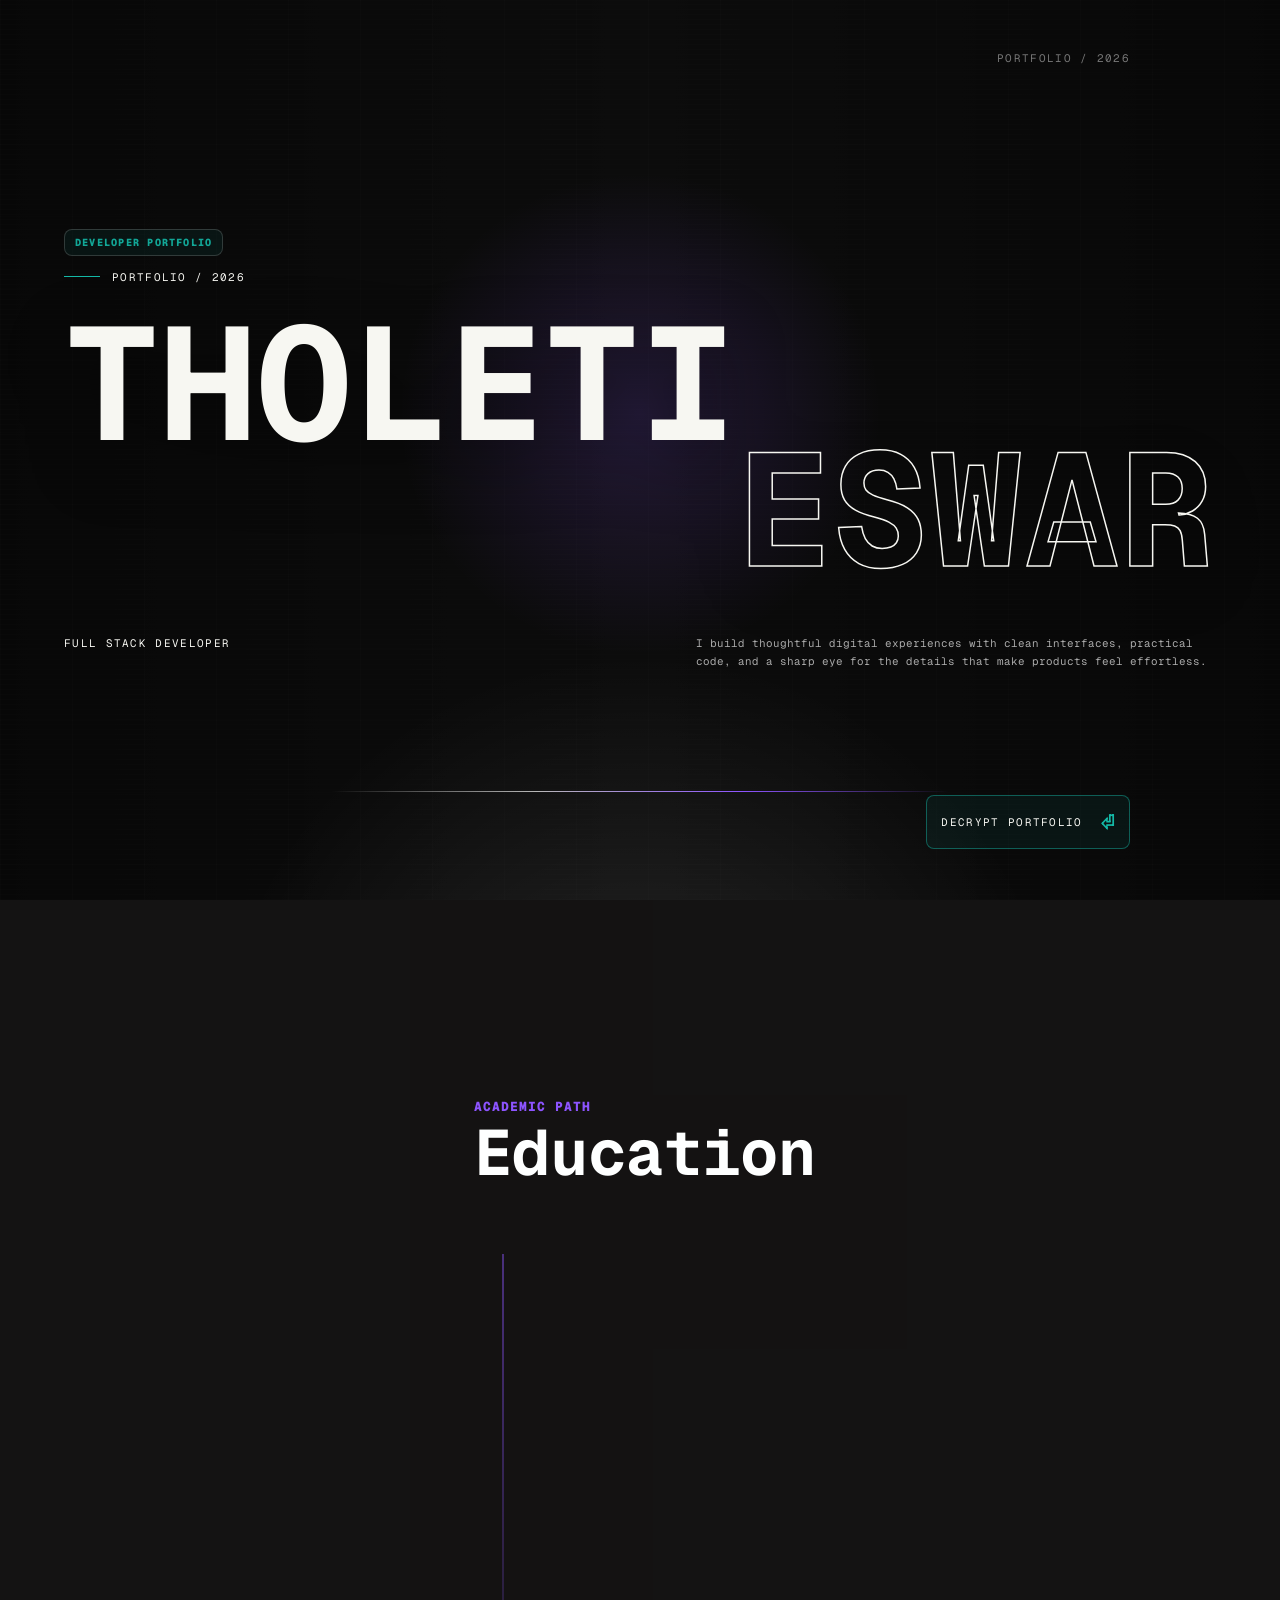
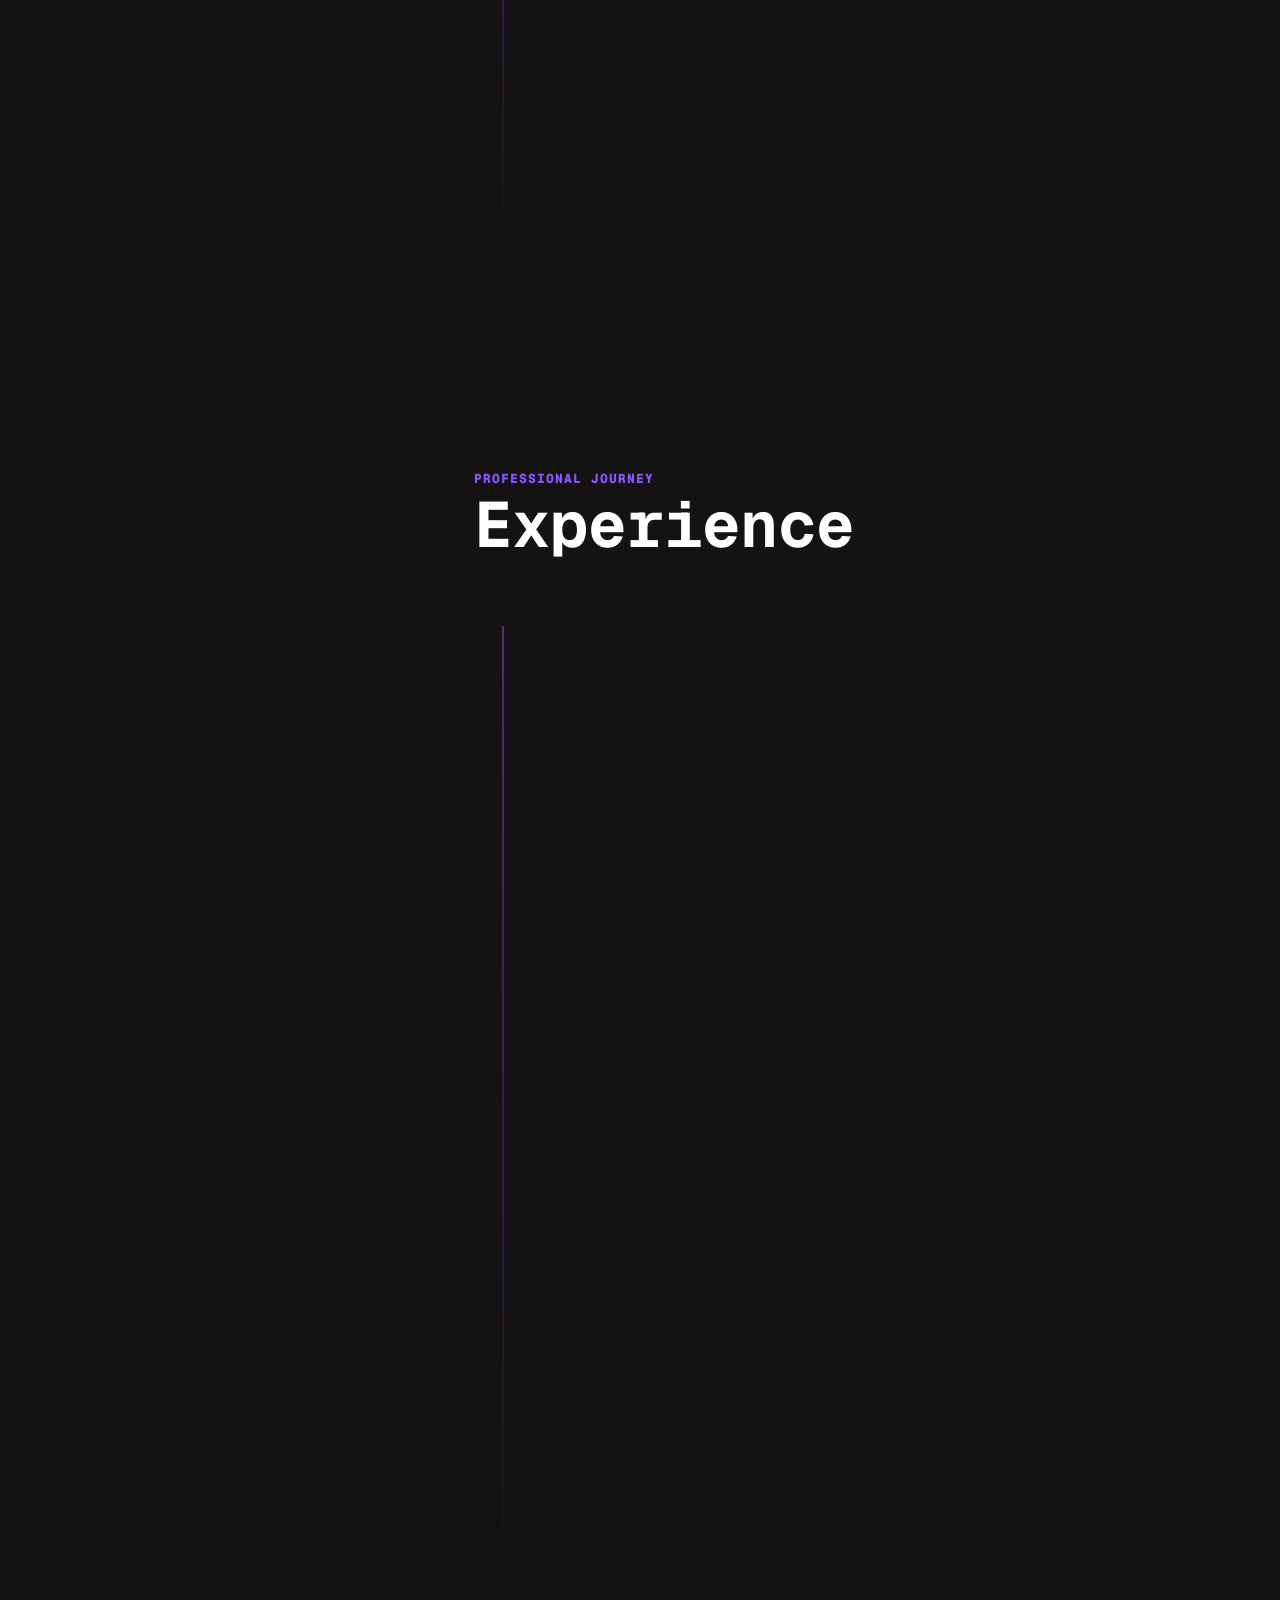
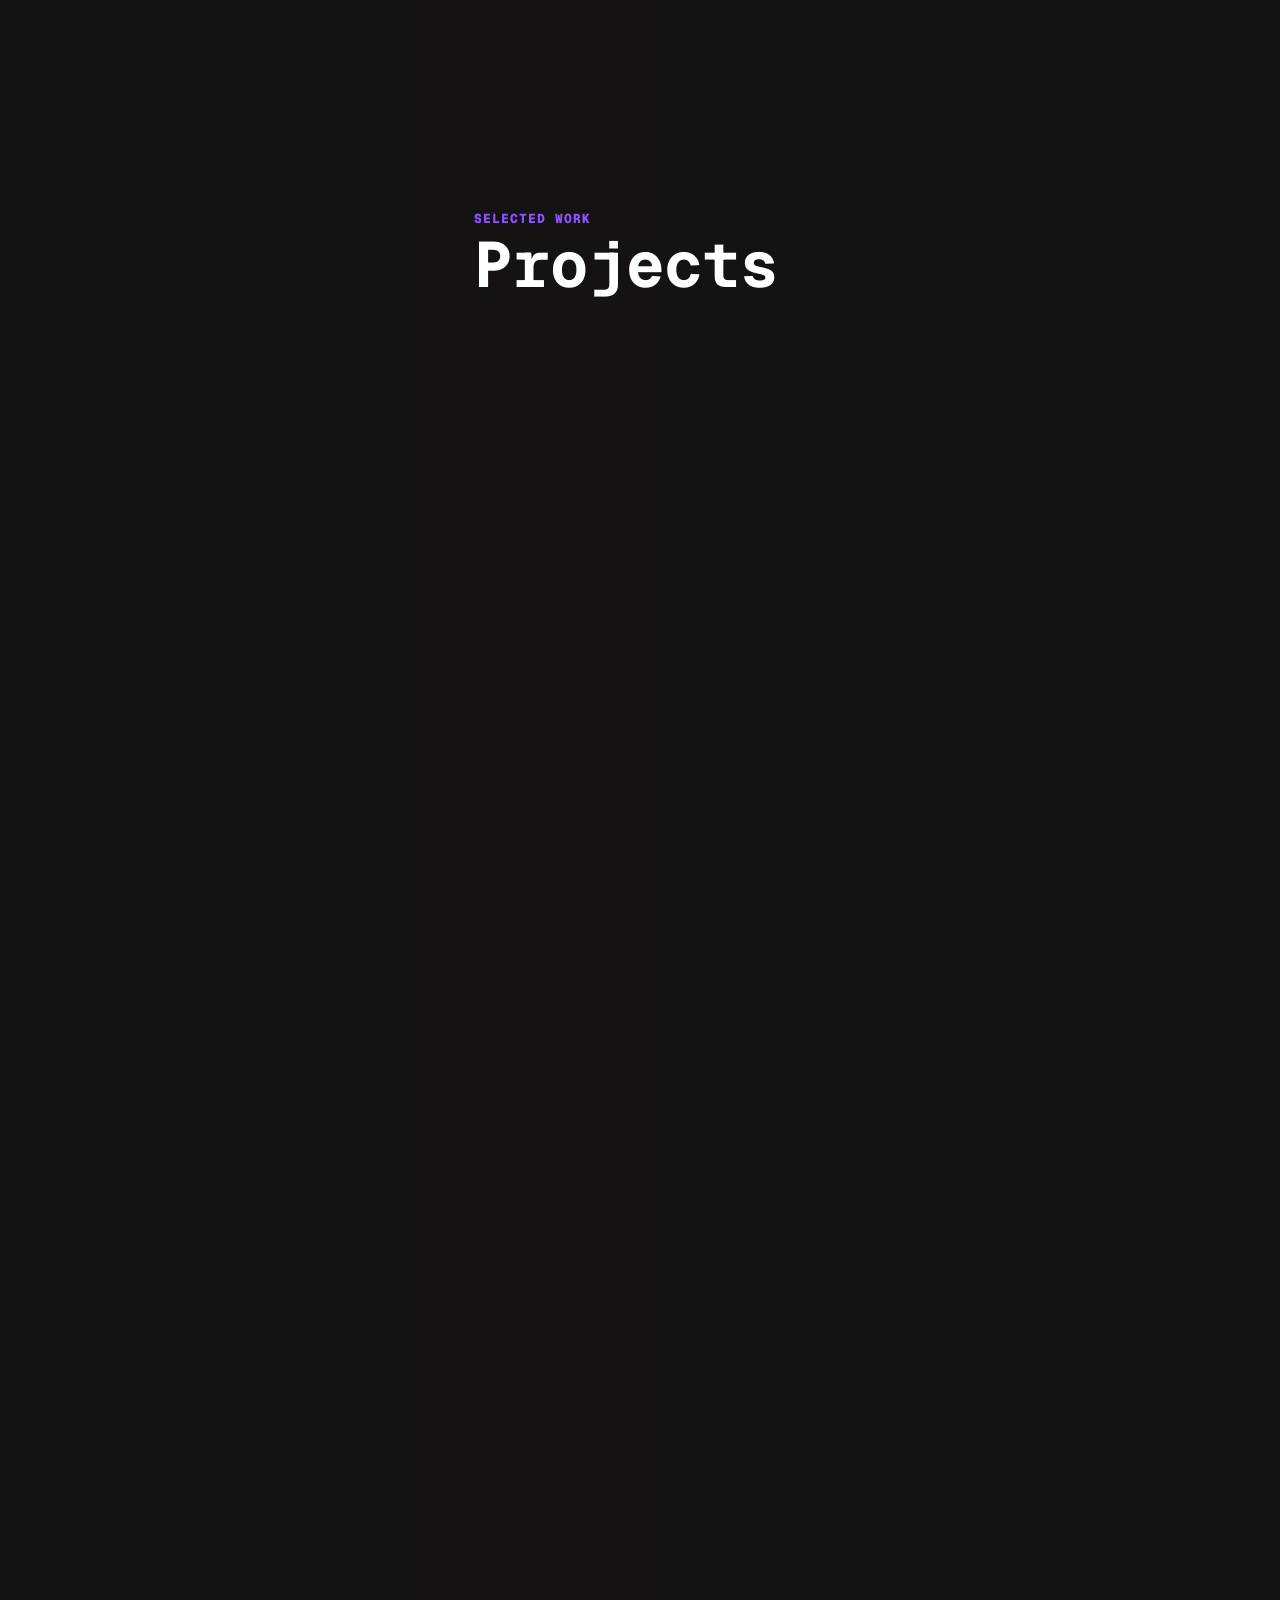
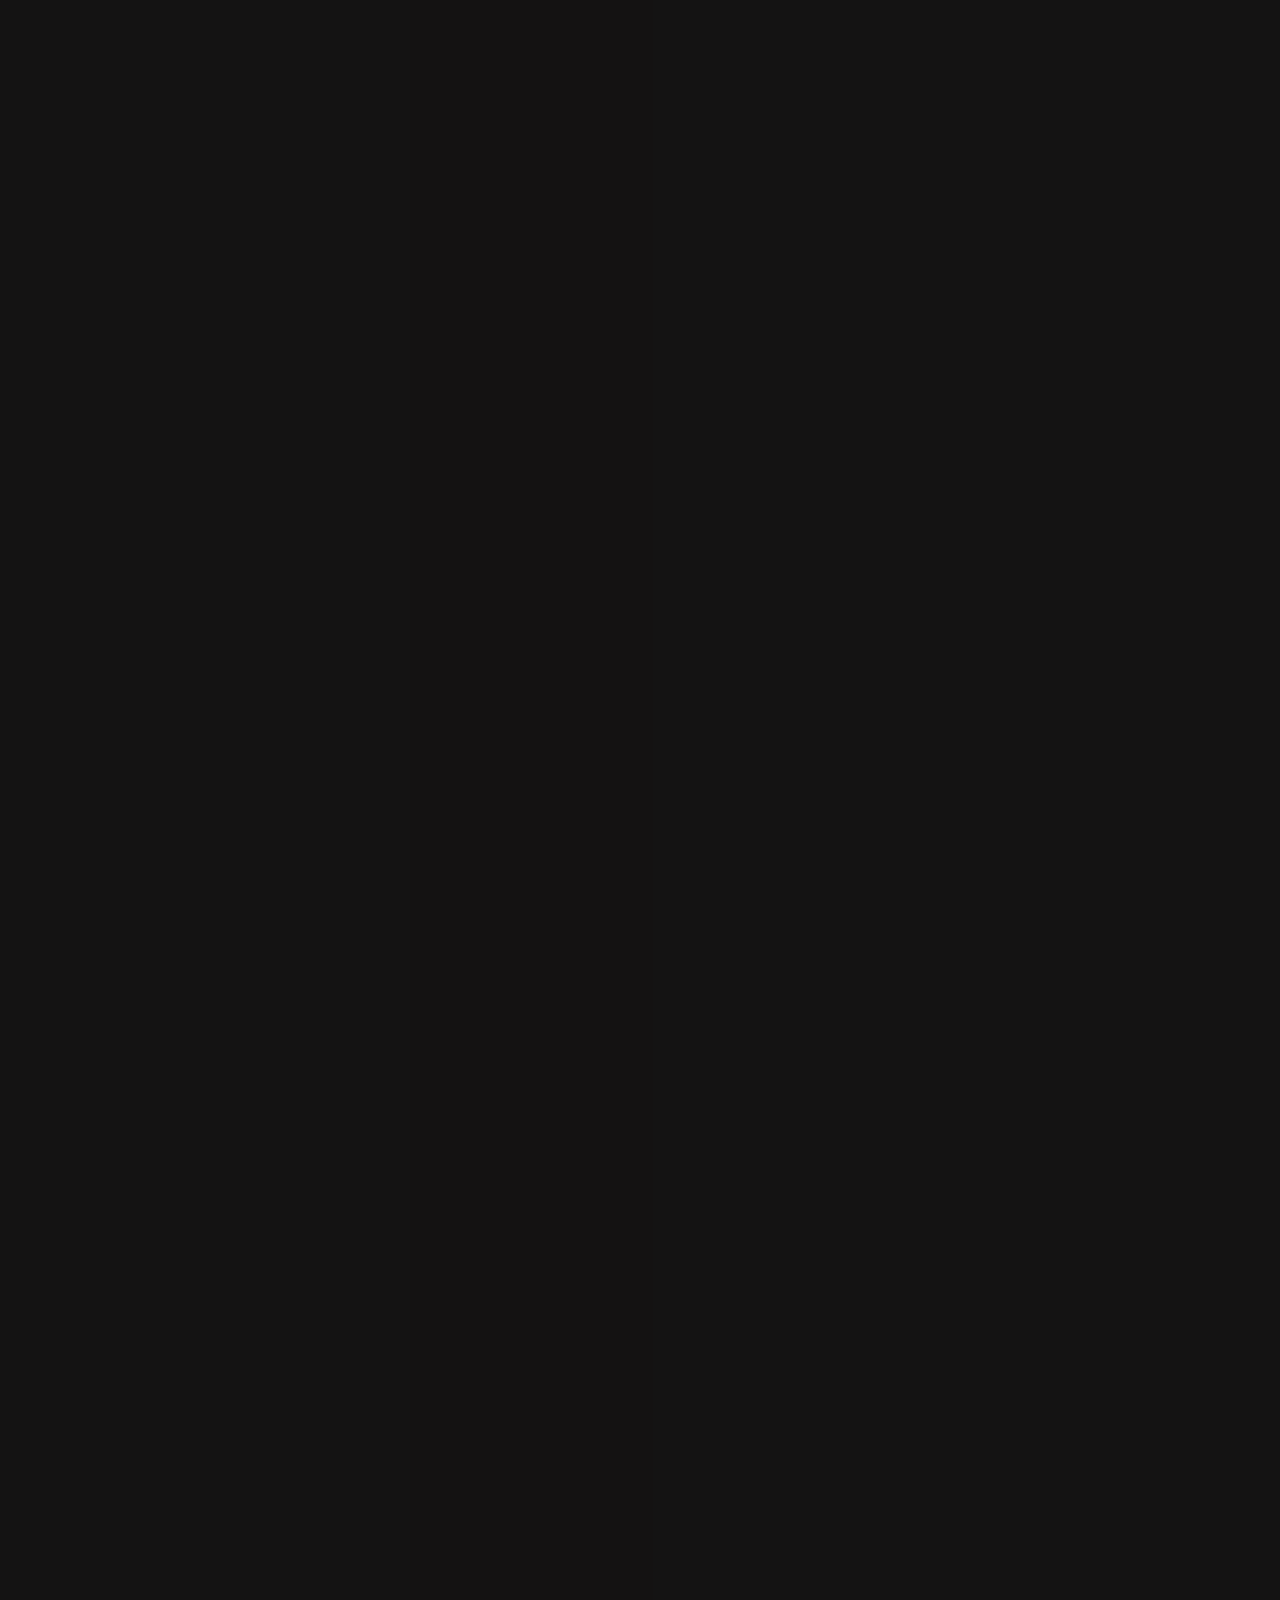
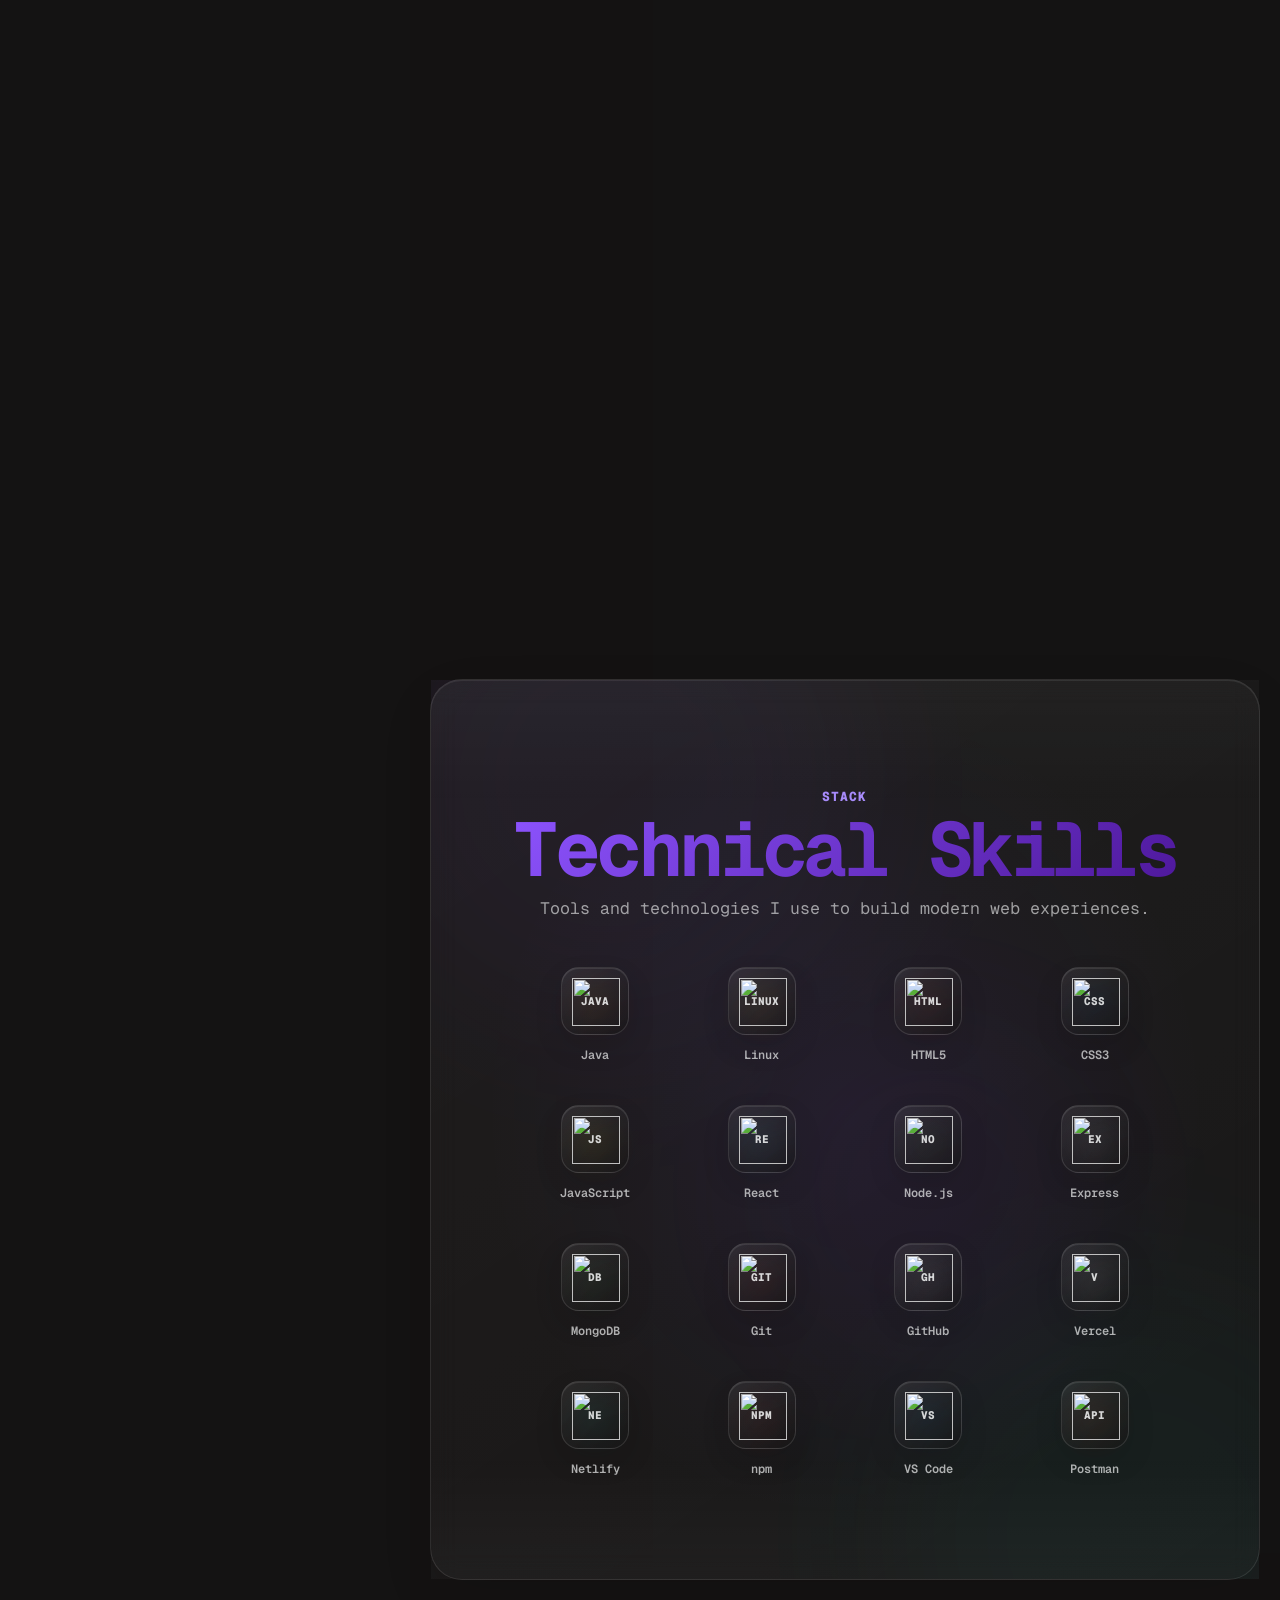
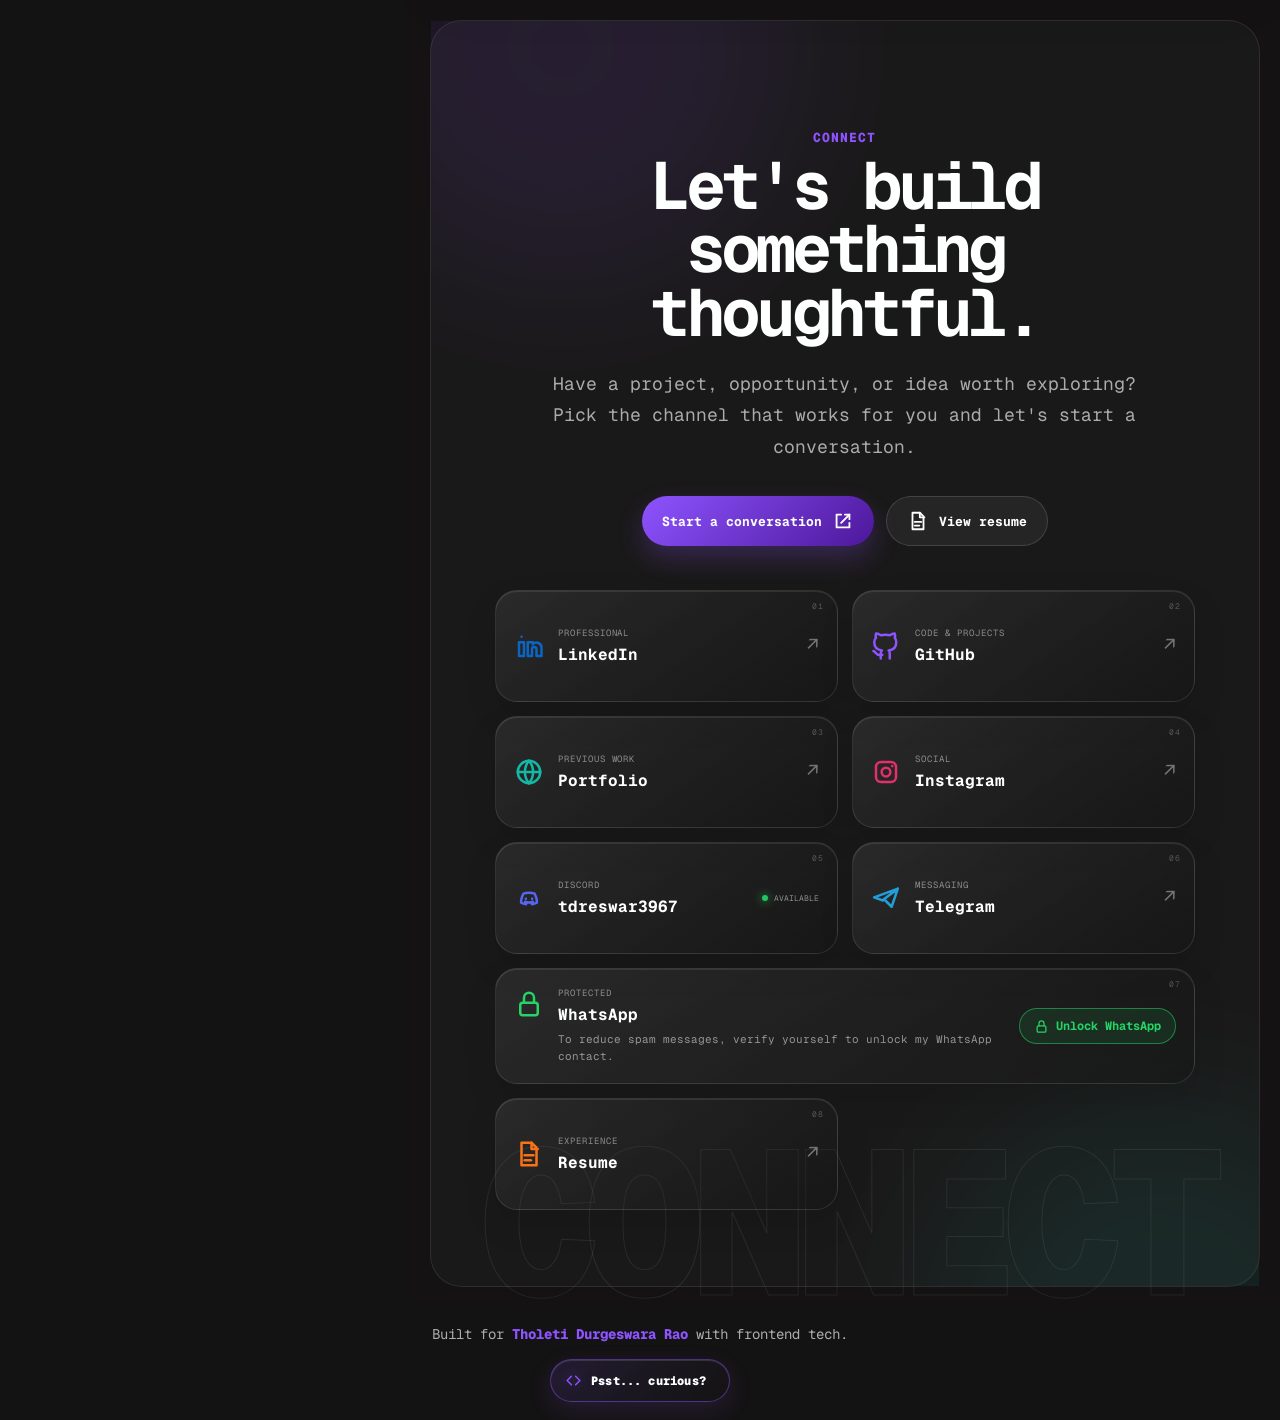
==== index.html @ 2bb083f6 "Update index.html" ====
<!DOCTYPE html>
<html lang="en">
  <head>
    <meta charset="UTF-8" />
    <meta name="viewport" content="width=device-width, initial-scale=1.0" />
    <meta
      name="description"
      content="Portfolio of Tholeti Durgeswara Rao, a web developer building clean frontend and MERN applications."
    />
    <meta name="keywords" content="//Andhralo Manchoodu,Andharo Manchi Vaaldu,Lakkavaram ki Manchodu,Eswar Tholeti, Durgesh, Tholeti Eswar, Tholeti Durgeswara Rao, Durgeswara Rao, Tholeti, Full Stack Developer, Battelanka, Java Developer, React Developer, MERN Stack Developer, Pitapuram MLA Gaari Taluka">
    <link rel="canonical" href="https://tholeti-eswar.vercel.app/" />
    <title>Tholeti Durgeswara Rao | Full Stack Dev</title>
    <link rel="preconnect" href="https://fonts.googleapis.com" />
    <link rel="preconnect" href="https://fonts.gstatic.com" crossorigin />
    <link
      href="https://fonts.googleapis.com/css2?family=Geist+Mono:wght@400;500;600;700;800&display=swap"
      rel="stylesheet"
    />
    <link rel="stylesheet" href="styles.css" />
  </head>
    <!--
      ╭──────────────────────────────────────────────────────────────╮
      │  HELLO, SOURCE EXPLORER ✦                                    │
      │  You found the layer most visitors never open.               │
      │  Curiosity is a developer superpower.                        │
      │  Open Console and try: portfolio.matrix()                     │
      ╰──────────────────────────────────────────────────────────────╯
    -->  <body class="bg-mode-particles dark">
    <section class="opening" id="opening" aria-label="Portfolio introduction">
      <div class="opening-grid" aria-hidden="true"></div>
      <div class="opening-stage-line" aria-hidden="true"></div>
      <div class="opening-index" aria-hidden="true">Portfolio / 2026</div>
      <div class="opening-content">
        <p class="opening-pretitle">Developer portfolio</p>
        <p class="opening-label"><span></span> Portfolio / 2026</p>
        <h1 class="opening-name" aria-label="Tholeti Durgeswara Rao">
          <span>Tholeti</span>
          <span>Eswar</span>
        </h1>
        <div class="opening-meta">
          <p>Full Stack Developer</p>
          <p>I build thoughtful digital experiences with clean interfaces, practical code, and a sharp eye for the details that make products feel effortless.</p>
          <!--Andhralo Manchoodu
          Andharo Manchi Vaaldu
          Lakkavaram ki Manchodu 
          -->
        </div>
      </div>
      <button class="opening-enter" id="openingEnter" type="button" aria-label="Enter portfolio">
        <span>decrypt portfolio</span>
        <span aria-hidden="true">&#9166;</span>
      </button>
      <div class="opening-challenge" id="decryptChallenge" aria-live="polite" hidden>
        <p class="challenge-eyebrow">Random decrypt challenge</p>
        <p class="challenge-prompt" id="challengePrompt">Solve the key to enter</p>
        <div class="challenge-options" id="challengeOptions" aria-label="Decrypt answer options"></div>
        <p class="challenge-feedback" id="challengeFeedback">Choose the correct key.</p>
      </div>
      <div class="opening-decrypt" aria-hidden="true">
        <span>decrypting access</span>
        <i></i><i></i><i></i>
      </div>
    </section>
    <div class="theme-background" aria-hidden="true"></div>
    <canvas class="cursor-field" id="cursorField" aria-hidden="true"></canvas>

    <svg class="icon-sprite" aria-hidden="true">
      <symbol id="icon-home" viewBox="0 0 24 24"><path d="M3 11.5 12 4l9 7.5"/><path d="M5 10.5V20h5v-6h4v6h5v-9.5"/></symbol>
      <symbol id="icon-folder" viewBox="0 0 24 24"><path d="M3 6.5A2.5 2.5 0 0 1 5.5 4H9l2.2 2.5h7.3A2.5 2.5 0 0 1 21 9v8.5a2.5 2.5 0 0 1-2.5 2.5h-13A2.5 2.5 0 0 1 3 17.5Z"/></symbol>
      <symbol id="icon-tool" viewBox="0 0 24 24"><path d="M14.5 6.5 17 4l3 3-2.5 2.5"/><path d="m14 7 3 3-8.5 8.5H5.5v-3Z"/></symbol>
      <symbol id="icon-mail" viewBox="0 0 24 24"><path d="M4 6h16v12H4Z"/><path d="m4 7 8 6 8-6"/></symbol>
      <symbol id="icon-moon" viewBox="0 0 24 24"><path d="M20 15.5A8.5 8.5 0 0 1 8.5 4 8.8 8.8 0 1 0 20 15.5Z"/></symbol>
      <symbol id="icon-linkedin" viewBox="0 0 24 24"><path d="M4 9h4v11H4Z"/><path d="M6 4.5v.1"/><path d="M11 9h4v1.7A4 4 0 0 1 22 13.5V20h-4v-5.5a1.8 1.8 0 0 0-3.6 0V20H11Z"/></symbol>
      <symbol id="icon-github" viewBox="0 0 24 24"><path d="M9 19c-5 1.5-5-2.5-7-3"/><path d="M15 22v-3.9a3.3 3.3 0 0 0-.9-2.6c3-.3 6.1-1.5 6.1-6.6A5.1 5.1 0 0 0 19 5.4 4.7 4.7 0 0 0 18.9 2s-1.1-.3-3.9 1.4a13.4 13.4 0 0 0-7 0C5.2 1.7 4.1 2 4.1 2A4.7 4.7 0 0 0 4 5.4a5.1 5.1 0 0 0-1.4 3.5c0 5.1 3.1 6.3 6.1 6.6a3.3 3.3 0 0 0-.9 2.6V22"/></symbol>
      <symbol id="icon-globe" viewBox="0 0 24 24"><circle cx="12" cy="12" r="9"/><path d="M3 12h18"/><path d="M12 3a14 14 0 0 1 0 18"/><path d="M12 3a14 14 0 0 0 0 18"/></symbol>
      <symbol id="icon-instagram" viewBox="0 0 24 24"><rect x="4" y="4" width="16" height="16" rx="4"/><circle cx="12" cy="12" r="3.5"/><path d="M17 7.2v.1"/></symbol>
      <symbol id="icon-file" viewBox="0 0 24 24"><path d="M6 3h8l4 4v14H6Z"/><path d="M14 3v5h5"/><path d="M8.5 13h7"/><path d="M8.5 17h5"/></symbol>
      <symbol id="icon-external" viewBox="0 0 24 24"><path d="M14 5h5v5"/><path d="m19 5-9 9"/><path d="M19 14v5H5V5h5"/></symbol>
      <symbol id="icon-discord" viewBox="0 0 24 24"><path d="M7.5 8.5A14 14 0 0 1 12 7.8a14 14 0 0 1 4.5.7l1.2 2.9c.5 1.4.7 2.8.6 4.3A12 12 0 0 1 14.5 17l-.8-1.3a7 7 0 0 0 1.4-.7 8.8 8.8 0 0 1-6.2 0c.4.3.9.5 1.4.7L9.5 17a12 12 0 0 1-3.8-1.3 10.8 10.8 0 0 1 .6-4.3Z"/><path d="M9.5 12.5v.1"/><path d="M14.5 12.5v.1"/></symbol>
      <symbol id="icon-code" viewBox="0 0 24 24"><path d="m9 18-6-6 6-6"/><path d="m15 6 6 6-6 6"/></symbol>
      <symbol id="icon-server" viewBox="0 0 24 24"><rect x="4" y="4" width="16" height="6" rx="2"/><rect x="4" y="14" width="16" height="6" rx="2"/><path d="M8 7h.1"/><path d="M8 17h.1"/></symbol>
      <symbol id="icon-database" viewBox="0 0 24 24"><ellipse cx="12" cy="5" rx="7" ry="3"/><path d="M5 5v6c0 1.7 3.1 3 7 3s7-1.3 7-3V5"/><path d="M5 11v6c0 1.7 3.1 3 7 3s7-1.3 7-3v-6"/></symbol>
      <symbol id="icon-cloud" viewBox="0 0 24 24"><path d="M6.5 18h10.8A4 4 0 0 0 18 10a6 6 0 0 0-11.2 2A3 3 0 0 0 6.5 18Z"/></symbol>
      <symbol id="icon-arrow-up" viewBox="0 0 24 24"><path d="m6 15 6-6 6 6"/></symbol>
      <symbol id="icon-telegram" viewBox="0 0 24 24"><path d="M21.5 4.5 2.5 11.5l7 2.5m12-9.5-5 14.5-5-5m10-9.5-12 9"/></symbol>
      <symbol id="icon-whatsapp" viewBox="0 0 24 24"><path d="M12 2a10 10 0 0 1 8.66 15l1.34 5-5.18-1.34A10 10 0 1 1 12 2Z"/><path d="M8.5 9.5c.5 1 1.5 3 3.5 4.5s3.5 1.5 4.5 1.5"/></symbol>
      <symbol id="icon-lock" viewBox="0 0 24 24"><rect x="5" y="11" width="14" height="10" rx="2"/><path d="M8 11V7a4 4 0 0 1 8 0v4"/></symbol>
    </svg>

    <div class="progress" aria-hidden="true"><span id="progressBar"></span></div>

    <header class="top-nav glass3d" aria-label="Primary navigation">
      <a class="nav-brand" href="#home" aria-label="Tholeti Durgeswara Rao | Full Stack Developer">
        <span class="brand-mark" aria-hidden="true">TE</span>
        <span class="brand-name">Tholeti Durgeswara Rao <span>| Full Stack Developer</span></span>
      </a>

      <div class="nav-actions">
        <nav class="nav-links" aria-label="Main navigation">
          <a class="nav-pill active" href="#home" data-section="home">Home</a>
          <a class="nav-pill" href="#education" data-section="education">Education</a>
          <a class="nav-pill" href="#experience" data-section="experience">Experience</a>
          <a class="nav-pill" href="#work" data-section="work">Work</a>
          <a class="nav-pill" href="#certificates" data-section="certificates">Certificates</a>
          <a class="nav-pill" href="#tools" data-section="tools">Tools</a>
          <a class="nav-pill" href="#contact" data-section="contact">Contact</a>
        </nav>

        <button id="themeToggle" class="nav-icon" type="button" aria-label="Toggle theme">
          <svg class="icon"><use href="#icon-moon"></use></svg>
        </button>

        <button id="menuToggle" class="nav-icon menu-toggle" type="button" aria-label="Toggle menu" aria-expanded="false" aria-controls="mobileMenu">
          <svg class="menu-icon" viewBox="0 0 24 24" aria-hidden="true">
            <path d="M4 7h16M4 12h16M4 17h16"></path>
          </svg>
        </button>
      </div>

      <nav class="mobile-menu" id="mobileMenu" aria-label="Mobile navigation">
        <a href="#home" data-section="home"><span>01</span>Home</a>
        <a href="#education" data-section="education"><span>02</span>Education</a>
        <a href="#experience" data-section="experience"><span>03</span>Experience</a>
        <a href="#work" data-section="work"><span>04</span>Work</a>
        <a href="#certificates" data-section="certificates"><span>05</span>Certificates</a>
        <a href="#tools" data-section="tools"><span>06</span>Tools</a>
        <a href="#contact" data-section="contact"><span>07</span>Contact</a>
      </nav>
    </header>

    <aside class="prefs" id="themePanel" aria-label="Appearance preferences">
      <button class="theme-launcher" id="themeLauncher" type="button" aria-label="Open appearance themes" aria-expanded="false" aria-controls="themePanel">
        <svg viewBox="0 0 24 24" aria-hidden="true">
          <defs>
            <linearGradient id="themeIconGradient" x1="3" y1="3" x2="21" y2="21">
              <stop offset="0" stop-color="#a78bfa"/>
              <stop offset=".52" stop-color="#22d3ee"/>
              <stop offset="1" stop-color="#fb7185"/>
            </linearGradient>
          </defs>
          <circle cx="12" cy="12" r="3.6"/>
          <path d="M12 2.5v2M12 19.5v2M2.5 12h2M19.5 12h2M5.3 5.3l1.4 1.4M17.3 17.3l1.4 1.4M18.7 5.3l-1.4 1.4M6.7 17.3l-1.4 1.4"/>
        </svg>
      </button>
      <span class="appearance-title">Appearance</span>
      <span class="palette-label">Accent gradient</span>
      <div class="swatches" aria-label="Gradient themes">
        <button class="swatch active" type="button" data-color="#8d54ff" data-dark="#4d179a" data-gradient="linear-gradient(135deg, #8d54ff, #4d179a)" style="--swatch-gradient:linear-gradient(135deg,#8d54ff,#4d179a)" aria-label="Violet gradient"></button>
        <button class="swatch" type="button" data-color="#14b8a6" data-dark="#0f766e" data-gradient="linear-gradient(135deg, #2dd4bf, #0f766e)" style="--swatch-gradient:linear-gradient(135deg,#2dd4bf,#0f766e)" aria-label="Teal gradient"></button>
        <button class="swatch" type="button" data-color="#f97316" data-dark="#c2410c" data-gradient="linear-gradient(135deg, #fb923c, #ea580c)" style="--swatch-gradient:linear-gradient(135deg,#fb923c,#ea580c)" aria-label="Sunset gradient"></button>
        <button class="swatch" type="button" data-color="#22c55e" data-dark="#15803d" data-gradient="linear-gradient(135deg, #4ade80, #15803d)" style="--swatch-gradient:linear-gradient(135deg,#4ade80,#15803d)" aria-label="Emerald gradient"></button>
        <button class="swatch" type="button" data-color="#ec4899" data-dark="#9d174d" data-gradient="linear-gradient(135deg, #f472b6, #9d174d)" style="--swatch-gradient:linear-gradient(135deg,#f472b6,#9d174d)" aria-label="Rose gradient"></button>
        <button class="swatch" type="button" data-color="#0ea5e9" data-dark="#1d4ed8" data-gradient="linear-gradient(135deg, #38bdf8, #1d4ed8)" style="--swatch-gradient:linear-gradient(135deg,#38bdf8,#1d4ed8)" aria-label="Ocean gradient"></button>
      </div>
          <span class="palette-label background-label">Background</span>
      <div class="background-modes" role="group" aria-label="Background theme">
        <button class="background-mode active" type="button" data-bg-mode="particles" data-label="Particles" aria-label="Particle background" aria-pressed="true"><svg viewBox="0 0 24 24" aria-hidden="true"><circle cx="7" cy="8" r="1.5"/><circle cx="16.5" cy="6.5" r="1"/><circle cx="17" cy="16" r="1.5"/><circle cx="8" cy="17" r="1"/><circle cx="12" cy="12" r="2"/></svg></button>
        <button class="background-mode" type="button" data-bg-mode="silk" data-label="Silk" aria-label="Silk background" aria-pressed="false"><svg viewBox="0 0 24 24" aria-hidden="true"><path d="M3 8c3-3 6 3 9 0s6 3 9 0"/><path d="M3 15c3-3 6 3 9 0s6 3 9 0"/></svg></button>
        <button class="background-mode" type="button" data-bg-mode="rays" data-label="Light rays" aria-label="Light rays background" aria-pressed="false"><svg viewBox="0 0 24 24" aria-hidden="true"><path d="m12 3-2 8h4l-2 10"/><path d="m4 6 4 5M20 6l-4 5"/></svg></button>
        <button class="background-mode" type="button" data-bg-mode="minimal" data-label="Minimal" aria-label="Minimal background" aria-pressed="false"><svg viewBox="0 0 24 24" aria-hidden="true"><circle cx="12" cy="12" r="7"/></svg></button>
      </div>    </aside>

    <main class="layout">
      <section class="profile-panel" id="profile" aria-label="Profile">
        <div class="profile-inner">
          <div class="profile-glow" aria-hidden="true"></div>

          <div class="profile-meta">
            <span>Profile / 01</span>
            <span class="profile-availability"><i></i> Available</span>
          </div>

          <div class="avatar-shell">
            <div class="avatar-ring" aria-hidden="true"></div>
            <div class="avatar">
              <img src="assets/profile.jpg" alt="Tholeti Durgeswara Rao" />
            </div>
            <span class="avatar-badge" aria-hidden="true">&lt;/&gt;</span>
          </div>

          <p class="eyebrow">Full Stack Developer</p>
          <h1 class="profile-name">Tholeti Durgeswara Rao</h1>
          <p class="intro">
            I build responsive web experiences and MERN applications with practical UI,
            clean structure, and a focus on real user flows.
          </p>

          <div class="quick-links" aria-label="Social links">
            <a class="icon-link" href="https://www.linkedin.com/in/tholeti-eswar57" target="_blank" rel="noreferrer" aria-label="LinkedIn" data-tooltip="LinkedIn"><svg class="icon"><use href="#icon-linkedin"></use></svg></a>
            <a class="icon-link" href="https://github.com/ESWAR8357" target="_blank" rel="noreferrer" aria-label="GitHub" data-tooltip="GitHub"><svg class="icon"><use href="#icon-github"></use></svg></a>
            <a class="icon-link" href="https://eswarprofile7.netlify.app" target="_blank" rel="noreferrer" aria-label="Portfolio" data-tooltip="Portfolio"><svg class="icon"><use href="#icon-globe"></use></svg></a>
            <a class="icon-link" href="https://www.instagram.com/eswar_eternal" target="_blank" rel="noreferrer" aria-label="Instagram" data-tooltip="Instagram"><svg class="icon"><use href="#icon-instagram"></use></svg></a>
            <a class="icon-link" href="https://t.me/bangaram82" target="_blank" rel="noopener noreferrer" aria-label="Telegram" data-tooltip="Telegram"><svg class="icon"><use href="#icon-telegram"></use></svg></a>
            <a class="icon-link" href="assets/Tholeti_Eswar_Resume.pdf" target="_blank" rel="noreferrer" aria-label="Resume" data-tooltip="Resume"><svg class="icon"><use href="#icon-file"></use></svg></a>
          </div>

          <div class="status-card">
            <span class="dot"></span>
            <div>
              <small>Current status</small>
              <p>Open to internships, web projects, and collaborative builds.</p>
            </div>
          </div>

          <div class="inspect-hint profile-inspect-hint" tabindex="0" role="note" aria-label="Developer tools easter egg hint">
            <svg class="icon" aria-hidden="true"><use href="#icon-code"></use></svg>
            <span class="inspect-hint-teaser">Psst... curious?</span>
            <span class="inspect-hint-reveal">Open Console with <kbd>F12</kbd> and follow the clue.</span>
          </div>        </div>
      </section>

      <div class="content">
        <section class="section hero" id="home">
          <p class="section-kicker">Hello, I am</p>
          <h2>Tholeti Durgeswara Rao</h2>
          <p>
            A developer shaping portfolio sites, placement systems, and frontend products
            that feel fast, readable, and easy to use.
          </p>
          <div class="hero-actions">
            <a class="primary-action" href="#work"><svg class="icon"><use href="#icon-folder"></use></svg><span>View Work</span></a>
            <a class="secondary-action" href="assets/Tholeti_Eswar_Resume.pdf" target="_blank" rel="noreferrer"><svg class="icon"><use href="#icon-file"></use></svg><span>Resume</span></a>
            <a class="secondary-action" href="#contact"><svg class="icon"><use href="#icon-mail"></use></svg><span>Contact Me</span></a>
          </div>
        </section>

        <section class="section education-section" id="education" aria-labelledby="educationTitle">
          <div class="section-head">
            <p class="section-kicker">Academic path</p>
            <h2 id="educationTitle">Education</h2>
          </div>

          <div class="education-timeline">
            <article class="education-card">
              <div class="education-marker" aria-hidden="true">01</div>
              <div class="education-content">
                <p class="education-period">2022 - 2026</p>
                <h3>Bachelor of Technology in Computer Science Engineering</h3>
                <p>Bonam Venkata Chalamayya Engineering College, Odalarevu</p>
                <button class="education-score magic-score" type="button" aria-label="View B.Tech CGPA 8.08">
                  <span class="score-label">CGPA</span>
                  <span class="score-teaser">View</span>
                  <span class="score-value">8.08</span>
                </button>
              </div>
            </article>

            <article class="education-card">
              <div class="education-marker" aria-hidden="true">02</div>
              <div class="education-content">
                <p class="education-period">2021 - 2022</p>
                <h3>Intermediate</h3>
                <p>SASI Junior College, Palakollu</p>
                <button class="education-score magic-score score-percent" type="button" aria-label="View Intermediate percentage 78%">
                  <span class="score-label">Percent</span>
                  <span class="score-teaser">View</span>
                  <span class="score-value">78%</span>
                </button>
              </div>
            </article>

            <article class="education-card">
              <div class="education-marker" aria-hidden="true">03</div>
              <div class="education-content">
                <p class="education-period">2019 - 2020</p>
                <h3>Secondary Education</h3>
                <p>ZPHS School, Battelanka</p>
                <button class="education-score magic-score" type="button" aria-label="View Secondary Education CGPA 9.7">
                  <span class="score-label">CGPA</span>
                  <span class="score-teaser">View</span>
                  <span class="score-value">9.7</span>
                </button>
              </div>
            </article>
          </div>
        </section>

        <section class="section experience-section" id="experience" aria-labelledby="experienceTitle">
          <div class="section-head">
            <p class="section-kicker">Professional journey</p>
            <h2 id="experienceTitle">Experience</h2>
          </div>

          <div class="experience-timeline">

            <article class="experience-card">
              <div class="experience-marker" aria-hidden="true">01</div>
              <div class="experience-content">
                <div class="experience-header">
                  <div class="experience-thumb">
                    <a href="assets/Experience/Internship Certificate Next24tech.jpg" target="_blank" rel="noreferrer" aria-label="View Next24tech internship certificate">
                      <img src="assets/Experience/Internship Certificate Next24tech.webp" alt="Next24tech Internship Certificate" loading="lazy" />
                    </a>
                  </div>
                  <div class="experience-meta">
                    <p class="experience-period">2024</p>
                    <h3>Web Development Intern</h3>
                    <p class="experience-org">Next24tech</p>
                  </div>
                </div>
                <ul class="experience-points">
                  <li>Completed an industry internship program in Web Development at Next24tech.</li>
                  <li>Gained hands-on experience building and working with web technologies.</li>
                  <li>Developed practical skills in frontend and web development workflows.</li>
                </ul>
                <div class="experience-footer">
                  <a class="experience-cert-link" href="assets/Experience/Internship Certificate Next24tech.jpg" target="_blank" rel="noreferrer">
                    <svg class="icon"><use href="#icon-external"></use></svg>
                    View Certificate
                  </a>
                </div>
              </div>
            </article>

            <article class="experience-card">
              <div class="experience-marker" aria-hidden="true">02</div>
              <div class="experience-content">
                <div class="experience-header">
                  <div class="experience-thumb">
                    <a href="assets/Experience/Internship Merit certificate IIDT.pdf" target="_blank" rel="noreferrer" aria-label="View IIDT Full Stack Development internship merit certificate">
                      <img src="assets/Experience/Internship Merit certificate IIDT.webp" alt="IIDT Full Stack Development Internship Merit Certificate" loading="lazy" />
                    </a>
                  </div>
                  <div class="experience-meta">
                    <p class="experience-period">8 Weeks &mdash; 2024</p>
                    <h3>Full Stack Development Intern</h3>
                    <p class="experience-org">IIDT &amp; APSCHE &mdash; Blackbuck Engineers</p>
                  </div>
                </div>
                <ul class="experience-points">
                  <li>Completed an 8-week Full Stack Development internship conducted by IIDT, Tirupati in partnership with Blackbuck Engineers and APSCHE.</li>
                  <li>Scored <strong>75 out of 100</strong> with a performance rating of <strong>Excellent</strong>.</li>
                  <li>Trained in full stack technologies covering both frontend and backend development.</li>
                  <li>Certificate ID: BBAPSCHEIIDT2024STM102542 &mdash; issued by IIDT &amp; APSCHE.</li>
                </ul>
                <div class="experience-footer">
                  <a class="experience-cert-link" href="assets/Experience/Internship Merit certificate IIDT.pdf" target="_blank" rel="noreferrer">
                    <svg class="icon"><use href="#icon-external"></use></svg>
                    View Certificate
                  </a>
                </div>
              </div>
            </article>

            <article class="experience-card">
              <div class="experience-marker" aria-hidden="true">03</div>
              <div class="experience-content">
                <div class="experience-header">
                  <div class="experience-thumb">
                    <a href="assets/Experience/Internship Certificate - ServiceNow.pdf" target="_blank" rel="noreferrer" aria-label="View ServiceNow Virtual Internship Program certificate">
                      <img src="assets/Experience/Internship Certificate - ServiceNow.webp" alt="ServiceNow Virtual Internship Program Certificate" loading="lazy" />
                    </a>
                  </div>
                  <div class="experience-meta">
                    <p class="experience-period">Issued October 10, 2025</p>
                    <h3>Virtual Internship Program</h3>
                    <p class="experience-org">ServiceNow &mdash; SmartBridge &amp; AICTE</p>
                  </div>
                </div>
                <ul class="experience-points">
                  <li>Completed the ServiceNow Virtual Internship Program in collaboration with SmartBridge and AICTE, Ministry of Education.</li>
                  <li>Covered modules: ServiceNow Administration Fundamentals, Introduction to Flows, Automated Test Framework (ATF), Reports, and CSA Exam Preparation.</li>
                  <li>Earned micro-certifications in Welcome to ServiceNow and Introduction to Agentic AI.</li>
                  <li>Certificate ID: SNU2006613 &mdash; issued by ServiceNow University.</li>
                </ul>
                <div class="experience-footer">
                  <a class="experience-cert-link" href="assets/Experience/Internship Certificate - ServiceNow.pdf" target="_blank" rel="noreferrer">
                    <svg class="icon"><use href="#icon-external"></use></svg>
                    View Certificate
                  </a>
                </div>
              </div>
            </article>

          </div>
        </section>

        <section class="section" id="work">
          <div class="section-head">
            <p class="section-kicker">Selected work</p>
            <h2>Projects</h2>
          </div>

          <article class="project-card">
            <div>
              <p class="project-type">MERN</p>
              <h3>Placement_Portal</h3>
              <p>
                A full-stack placement management platform designed to connect students,
                recruiters, and administrators through a structured hiring workflow.
                It focuses on posting opportunities, tracking applications, and keeping
                placement data organized in one place.
              </p>
            </div>
            <div class="project-links">
              <a href="https://placement-portal-eswar.vercel.app/" target="_blank" rel="noreferrer"><svg class="icon"><use href="#icon-external"></use></svg><span>Live</span></a>
              <a href="https://github.com/ESWAR8357/placement_portal_eswar" target="_blank" rel="noreferrer"><svg class="icon"><use href="#icon-github"></use></svg><span>GitHub</span></a>
            </div>
          </article>

          <article class="project-card">
            <div>
              <p class="project-type">REACT</p>
              <h3>15 Projects using React</h3>
              <p>
                15 Projects using REACT useful for improve knowledge on REACT.
              </p>
            </div>
            <div class="project-links">
              <a href="https://eswarprojects15.netlify.app/" target="_blank" rel="noreferrer"><svg class="icon"><use href="#icon-external"></use></svg><span>Live</span></a>
              <a href="https://github.com/ESWAR8357/Projects_15" target="_blank" rel="noreferrer"><svg class="icon"><use href="#icon-github"></use></svg><span>GitHub</span></a>
            </div>
          </article>

          <article class="project-card">
            <div>
              <p class="project-type">Frontend</p>
              <h3>E-Learn Platform</h3>
              <p>
                A full-stack placement management platform designed to Learn different Technologies
              </p>
            </div>
            <div class="project-links">
              <a href="https://eswarlearn.netlify.app/" target="_blank" rel="noreferrer"><svg class="icon"><use href="#icon-external"></use></svg><span>Live</span></a>
              <a href="https://github.com/ESWAR8357/eswarlearn" target="_blank" rel="noreferrer"><svg class="icon"><use href="#icon-github"></use></svg><span>GitHub</span></a>
            </div>
          </article>

          <article class="project-card">
            <div>
              <p class="project-type">Frontend Tech</p>
              <h3>Portfolio</h3>
              <p>
                A personal portfolio experience built to present projects, developer
                identity, and contact channels with a clean visual style and responsive
                frontend interactions.
              </p>
            </div>
            <div class="project-links">
              <a href="https://tholeti-eswar.vercel.app/" target="_blank" rel="noreferrer"><svg class="icon"><use href="#icon-external"></use></svg><span>Live</span></a>
              <a href="https://github.com/ESWAR8357/NEW_PORTFOLIO" target="_blank" rel="noreferrer"><svg class="icon"><use href="#icon-github"></use></svg><span>GitHub</span></a>
            </div>
          </article>
        </section>

        <section class="section certificates-section" id="certificates" aria-labelledby="certificatesTitle">
          <div class="section-head certificates-heading">
            <p class="section-kicker">Professional credentials</p>
            <h2 id="certificatesTitle">Certificates</h2>
            <p>Industry-recognized certifications and internships demonstrating practical skills across software development and enterprise platforms.</p>
          </div>

          <div class="certificate-grid">
            <article class="certificate-card">
              <a class="certificate-preview" href="assets/certificates/servicenow-cad.pdf" target="_blank" rel="noreferrer" aria-label="Open ServiceNow Certified Application Developer certificate">
                <img src="assets/certificates/servicenow-cad.webp" alt="ServiceNow Certified Application Developer certificate awarded to Tholeti Durgeswara Rao" loading="lazy" />
                <span class="certificate-open"><svg class="icon"><use href="#icon-external"></use></svg> View certificate</span>
              </a>
              <div class="certificate-body">
                <div class="certificate-brand"><span>ServiceNow</span><i aria-hidden="true"></i></div>
                <p class="certificate-code">CAD</p>
                <h3>Certified Application Developer</h3>
                <p>Issued January 27, 2026</p>
                <a href="assets/certificates/servicenow-cad.pdf" target="_blank" rel="noreferrer">Open PDF <span aria-hidden="true">&#8599;</span></a>
              </div>
            </article>

            <article class="certificate-card">
              <a class="certificate-preview" href="assets/certificates/servicenow-csa.pdf" target="_blank" rel="noreferrer" aria-label="Open ServiceNow Certified System Administrator certificate">
                <img src="assets/certificates/servicenow-csa.webp" alt="ServiceNow Certified System Administrator certificate awarded to Tholeti Durgeswara Rao" loading="lazy" />
                <span class="certificate-open"><svg class="icon"><use href="#icon-external"></use></svg> View certificate</span>
              </a>
              <div class="certificate-body">
                <div class="certificate-brand"><span>ServiceNow</span><i aria-hidden="true"></i></div>
                <p class="certificate-code">CSA</p>
                <h3>Certified System Administrator</h3>
                <p>Issued January 27, 2026 - Credential 27312714</p>
                <a href="assets/certificates/servicenow-csa.pdf" target="_blank" rel="noreferrer">Open PDF <span aria-hidden="true">&#8599;</span></a>
              </div>
            </article>

            <article class="certificate-card" style="--certificate-accent:#b42318">
              <a class="certificate-preview" href="assets/certificates/nptel-programming-c.pdf" target="_blank" rel="noreferrer" aria-label="Open NPTEL Problem Solving through Programming in C certificate">
                <img src="assets/certificates/nptel-programming-c.webp" alt="NPTEL Elite certificate for Problem Solving through Programming in C awarded to Tholeti Durgeswara Rao" loading="lazy" />
                <span class="certificate-open"><svg class="icon"><use href="#icon-external"></use></svg> View certificate</span>
              </a>
              <div class="certificate-body">
                <div class="certificate-brand"><span>NPTEL - IIT Kharagpur</span><i aria-hidden="true"></i></div>
                <p class="certificate-code">C</p>
                <h3>Problem Solving through Programming in C</h3>
                <p>Elite - Jan-Apr 2023 - 12 weeks - Score 60%</p>
                <a href="assets/certificates/nptel-programming-c.pdf" target="_blank" rel="noreferrer">Open PDF <span aria-hidden="true">&#8599;</span></a>
              </div>
            </article>

            <article class="certificate-card" style="--certificate-accent:#18a999">
              <a class="certificate-preview" href="assets/certificates/iidt-full-stack.pdf" target="_blank" rel="noreferrer" aria-label="Open IIDT Full Stack Development internship certificate">
                <img src="assets/certificates/iidt-full-stack.webp" alt="IIDT and APSCHE Full Stack Development internship certificate awarded to Tholeti Durgeswara Rao" loading="lazy" />
                <span class="certificate-open"><svg class="icon"><use href="#icon-external"></use></svg> View certificate</span>
              </a>
              <div class="certificate-body">
                <div class="certificate-brand"><span>IIDT - APSCHE</span><i aria-hidden="true"></i></div>
                <p class="certificate-code">FSD</p>
                <h3>Full Stack Development Internship</h3>
                <p>8 weeks - Score 75/100 - Performance: Excellent</p>
                <a href="assets/certificates/iidt-full-stack.pdf" target="_blank" rel="noreferrer">Open PDF <span aria-hidden="true">&#8599;</span></a>
              </div>
            </article>

            <article class="certificate-card" style="--certificate-accent:#5dff63">
              <a class="certificate-preview" href="assets/certificates/servicenow-virtual-internship.pdf" target="_blank" rel="noreferrer" aria-label="Open ServiceNow Virtual Internship Program certificate">
                <img src="assets/certificates/servicenow-virtual-internship.webp" alt="ServiceNow University Virtual Internship Program certificate awarded to Tholeti Durgeswara Rao" loading="lazy" />
                <span class="certificate-open"><svg class="icon"><use href="#icon-external"></use></svg> View certificate</span>
              </a>
              <div class="certificate-body">
                <div class="certificate-brand"><span>ServiceNow University</span><i aria-hidden="true"></i></div>
                <p class="certificate-code">VIP</p>
                <h3>Virtual Internship Program</h3>
                <p>Issued October 10, 2025 - Credential SNU2006613</p>
                <a href="assets/certificates/servicenow-virtual-internship.pdf" target="_blank" rel="noreferrer">Open PDF <span aria-hidden="true">&#8599;</span></a>
              </div>
            </article>

            <article class="certificate-card" style="--certificate-accent:#61dafb">
              <a class="certificate-preview" href="assets/certificates/REACTJS_GFG.pdf" target="_blank" rel="noreferrer" aria-label="Open ReactJS GeeksforGeeks certificate">
                <img src="assets/certificates/REACTJS_GFG.webp" alt="ReactJS course completion certificate by GeeksforGeeks awarded to Tholeti Durgeswara Rao" loading="lazy" />
                <span class="certificate-open"><svg class="icon"><use href="#icon-external"></use></svg> View certificate</span>
              </a>
              <div class="certificate-body">
                <div class="certificate-brand"><span>GeeksforGeeks</span><i aria-hidden="true"></i></div>
                <p class="certificate-code">GFG</p>
                <h3>ReactJS</h3>
                <p>ReactJS course completion certificate by GeeksforGeeks.</p>
                <a href="assets/certificates/REACTJS_GFG.pdf" target="_blank" rel="noreferrer">Open PDF <span aria-hidden="true">&#8599;</span></a>
              </div>
            </article>

            <article class="certificate-card" style="--certificate-accent:#ff9900">
              <a class="certificate-preview" href="assets/certificates/AWS Cloud Practitioner.pdf" target="_blank" rel="noreferrer" aria-label="Open AWS Cloud Practitioner certificate">
                <img src="assets/certificates/AWS Cloud Practitioner.webp" alt="AWS Cloud Practitioner certificate awarded to Tholeti Durgeswara Rao" loading="lazy" />
                <span class="certificate-open"><svg class="icon"><use href="#icon-external"></use></svg> View certificate</span>
              </a>
              <div class="certificate-body">
                <div class="certificate-brand"><span>Amazon Web Services</span><i aria-hidden="true"></i></div>
                <p class="certificate-code">AWS</p>
                <h3>Cloud Practitioner</h3>
                <p>AWS Cloud Practitioner certification demonstrating foundational cloud knowledge.</p>
                <a href="assets/certificates/AWS Cloud Practitioner.pdf" target="_blank" rel="noreferrer">Open PDF <span aria-hidden="true">&#8599;</span></a>
              </div>
            </article>
          </div>
        </section>
        <section class="skills-showcase" id="tools" aria-labelledby="skillsTitle">
          <div class="skills-sticky">
            <div class="skills-pointer-glow" aria-hidden="true"></div>
            <div class="skills-ambient" aria-hidden="true">
              <span></span><span></span><span></span>
            </div>

            <div class="skills-heading">
              <p class="section-kicker">Stack</p>
              <h2 id="skillsTitle">Technical Skills</h2>
              <p>Tools and technologies I use to build modern web experiences.</p>
            </div>

            <div class="skills-stage">
              <div class="skills-track">
                <a class="skill-card" href="https://dev.java/learn/" target="_blank" rel="noreferrer" style="--skill-color:#f89820">
                  <div class="skill-logo"><span>JAVA</span><img src="https://skillicons.dev/icons?i=java" alt="" loading="lazy"></div>
                  <h3>Java</h3>
                </a>
                <a class="skill-card" href="https://www.kernel.org/" target="_blank" rel="noreferrer" style="--skill-color:#fcc624">
                  <div class="skill-logo"><span>LINUX</span><img src="https://skillicons.dev/icons?i=linux" alt="" loading="lazy"></div>
                  <h3>Linux</h3>
                </a>                <a class="skill-card" href="https://developer.mozilla.org/en-US/docs/Web/HTML" target="_blank" rel="noreferrer" style="--skill-color:#e34f26">
                  <div class="skill-logo"><span>HTML</span><img src="https://skillicons.dev/icons?i=html" alt="" loading="lazy"></div>
                  <h3>HTML5</h3>
                </a>
                <a class="skill-card" href="https://developer.mozilla.org/en-US/docs/Web/CSS" target="_blank" rel="noreferrer" style="--skill-color:#1572b6">
                  <div class="skill-logo"><span>CSS</span><img src="https://skillicons.dev/icons?i=css" alt="" loading="lazy"></div>
                  <h3>CSS3</h3>
                </a>
                <a class="skill-card" href="https://developer.mozilla.org/en-US/docs/Web/JavaScript" target="_blank" rel="noreferrer" style="--skill-color:#f7df1e">
                  <div class="skill-logo"><span>JS</span><img src="https://skillicons.dev/icons?i=js" alt="" loading="lazy"></div>
                  <h3>JavaScript</h3>
                </a>
                <a class="skill-card" href="https://react.dev/" target="_blank" rel="noreferrer" style="--skill-color:#61dafb">
                  <div class="skill-logo"><span>RE</span><img src="https://skillicons.dev/icons?i=react" alt="" loading="lazy"></div>
                  <h3>React</h3>
                </a>
                <a class="skill-card" href="https://nodejs.org/" target="_blank" rel="noreferrer" style="--skill-color:#5fa04e">
                  <div class="skill-logo"><span>NO</span><img src="https://skillicons.dev/icons?i=nodejs" alt="" loading="lazy"></div>
                  <h3>Node.js</h3>
                </a>
                <a class="skill-card" href="https://expressjs.com/" target="_blank" rel="noreferrer" style="--skill-color:#eeeeee">
                  <div class="skill-logo"><span>EX</span><img src="https://skillicons.dev/icons?i=express&theme=dark" alt="" loading="lazy"></div>
                  <h3>Express</h3>
                </a>
                <a class="skill-card" href="https://www.mongodb.com/docs/" target="_blank" rel="noreferrer" style="--skill-color:#47a248">
                  <div class="skill-logo"><span>DB</span><img src="https://skillicons.dev/icons?i=mongodb" alt="" loading="lazy"></div>
                  <h3>MongoDB</h3>
                </a>
                <a class="skill-card" href="https://git-scm.com/doc" target="_blank" rel="noreferrer" style="--skill-color:#f05032">
                  <div class="skill-logo"><span>GIT</span><img src="https://skillicons.dev/icons?i=git" alt="" loading="lazy"></div>
                  <h3>Git</h3>
                </a>
                <a class="skill-card" href="https://github.com/" target="_blank" rel="noreferrer" style="--skill-color:#f5f5f5">
                  <div class="skill-logo"><span>GH</span><img src="https://skillicons.dev/icons?i=github&theme=dark" alt="" loading="lazy"></div>
                  <h3>GitHub</h3>
                </a>
                <a class="skill-card" href="https://vercel.com/docs" target="_blank" rel="noreferrer" style="--skill-color:#ffffff">
                  <div class="skill-logo"><span>V</span><img src="https://skillicons.dev/icons?i=vercel&theme=dark" alt="" loading="lazy"></div>
                  <h3>Vercel</h3>
                </a>
                <a class="skill-card" href="https://docs.netlify.com/" target="_blank" rel="noreferrer" style="--skill-color:#00c7b7">
                  <div class="skill-logo"><span>NE</span><img src="https://skillicons.dev/icons?i=netlify" alt="" loading="lazy"></div>
                  <h3>Netlify</h3>
                </a>
                <a class="skill-card" href="https://docs.npmjs.com/" target="_blank" rel="noreferrer" style="--skill-color:#cb3837">
                  <div class="skill-logo"><span>NPM</span><img src="https://skillicons.dev/icons?i=npm" alt="" loading="lazy"></div>
                  <h3>npm</h3>
                </a>
                <a class="skill-card" href="https://code.visualstudio.com/docs" target="_blank" rel="noreferrer" style="--skill-color:#007acc">
                  <div class="skill-logo"><span>VS</span><img src="https://skillicons.dev/icons?i=vscode" alt="" loading="lazy"></div>
                  <h3>VS Code</h3>
                </a>
                <a class="skill-card" href="https://learning.postman.com/docs/" target="_blank" rel="noreferrer" style="--skill-color:#ff6c37">
                  <div class="skill-logo"><span>API</span><img src="https://skillicons.dev/icons?i=postman" alt="" loading="lazy"></div>
                  <h3>Postman</h3>
                </a>
              </div>
            </div>

            <div class="skills-scroll-cue" aria-hidden="true">
              <span></span>
              Scroll to arrange
            </div>
          </div>
        </section>

        <section class="contact-showcase" id="contact" aria-labelledby="contactTitle">
          <div class="contact-sticky">
            <div class="contact-word" aria-hidden="true">CONNECT</div>
            <div class="contact-ambient" aria-hidden="true"><span></span><span></span></div>

            <div class="contact-heading">
              <p class="section-kicker">Connect</p>
              <h2 id="contactTitle">Let&apos;s build something thoughtful.</h2>
              <p>
                Have a project, opportunity, or idea worth exploring? Pick the channel
                that works for you and let&apos;s start a conversation.
              </p>
              <div class="contact-actions">
                <a class="contact-primary" href="https://www.linkedin.com/in/tholeti-eswar57" target="_blank" rel="noreferrer">
                  <span>Start a conversation</span>
                  <svg class="icon"><use href="#icon-external"></use></svg>
                </a>
                <a class="contact-secondary" href="assets/Tholeti_Eswar_Resume.pdf" target="_blank" rel="noreferrer">
                  <svg class="icon"><use href="#icon-file"></use></svg>
                  <span>View resume</span>
                </a>
              </div>
            </div>

            <div class="contact-cards">
              <a class="contact-card" href="https://www.linkedin.com/in/tholeti-eswar57" target="_blank" rel="noreferrer" style="--card-accent:#0a66c2">
                <span class="contact-card-index">01</span>
                <svg class="icon"><use href="#icon-linkedin"></use></svg>
                <div><small>Professional</small><h3>LinkedIn</h3></div>
                <span class="contact-arrow">&#8599;</span>
              </a>

              <a class="contact-card" href="https://github.com/ESWAR8357" target="_blank" rel="noreferrer" style="--card-accent:#8d54ff">
                <span class="contact-card-index">02</span>
                <svg class="icon"><use href="#icon-github"></use></svg>
                <div><small>Code &amp; projects</small><h3>GitHub</h3></div>
                <span class="contact-arrow">&#8599;</span>
              </a>

              <a class="contact-card" href="https://eswarprofile7.netlify.app" target="_blank" rel="noreferrer" style="--card-accent:#14b8a6">
                <span class="contact-card-index">03</span>
                <svg class="icon"><use href="#icon-globe"></use></svg>
                <div><small>Previous work</small><h3>Portfolio</h3></div>
                <span class="contact-arrow">&#8599;</span>
              </a>

              <a class="contact-card" href="https://www.instagram.com/eswar_eternal" target="_blank" rel="noreferrer" style="--card-accent:#e1306c">
                <span class="contact-card-index">04</span>
                <svg class="icon"><use href="#icon-instagram"></use></svg>
                <div><small>Social</small><h3>Instagram</h3></div>
                <span class="contact-arrow">&#8599;</span>
              </a>

              <div class="contact-card contact-card-static" style="--card-accent:#5865f2">
                <span class="contact-card-index">05</span>
                <svg class="icon"><use href="#icon-discord"></use></svg>
                <div><small>Discord</small><h3>tdreswar3967</h3></div>
                <span class="contact-status"><i></i> Available</span>
              </div>

              <a class="contact-card" href="https://t.me/bangaram82" target="_blank" rel="noopener noreferrer" style="--card-accent:#229ed9">
                <span class="contact-card-index">06</span>
                <svg class="icon"><use href="#icon-telegram"></use></svg>
                <div><small>Messaging</small><h3>Telegram</h3></div>
                <span class="contact-arrow">&#8599;</span>
              </a>

              <div class="contact-card contact-card-whatsapp" id="whatsappCard" style="--card-accent:#25d366">
                <span class="contact-card-index">07</span>
                <svg class="icon"><use href="#icon-lock"></use></svg>
                <div>
                  <small>Protected</small>
                  <h3>WhatsApp</h3>
                  <p class="whatsapp-desc">To reduce spam messages, verify yourself to unlock my WhatsApp contact.</p>
                </div>
                <button class="unlock-btn" id="unlockWhatsappBtn" type="button" aria-label="Unlock WhatsApp contact">
                  <svg class="icon"><use href="#icon-lock"></use></svg>
                  Unlock WhatsApp
                </button>
              </div>

              <a class="contact-card" href="assets/Tholeti_Eswar_Resume.pdf" target="_blank" rel="noreferrer" style="--card-accent:#f97316">
                <span class="contact-card-index">08</span>
                <svg class="icon"><use href="#icon-file"></use></svg>
                <div><small>Experience</small><h3>Resume</h3></div>
                <span class="contact-arrow">&#8599;</span>
              </a>
            </div>
          </div>
        </section>
      </div>
    </main>

    <button id="backTop" class="back-top icon-only" type="button" aria-label="Back to top" data-tooltip="Top">
      <svg class="icon"><use href="#icon-arrow-up"></use></svg>
    </button>

    <footer>
      <p>Built for <a href="https://github.com/ESWAR8357" target="_blank" rel="noreferrer">Tholeti Durgeswara Rao</a> with frontend tech.</p>
      <div class="inspect-hint" tabindex="0" role="note" aria-label="Developer tools easter egg hint">
        <svg class="icon" aria-hidden="true"><use href="#icon-code"></use></svg>
        <span class="inspect-hint-teaser">Psst... curious?</span>
        <span class="inspect-hint-reveal">Open Console with <kbd>F12</kbd> and follow the clue.</span>
      </div>
    </footer>

    <!-- WhatsApp Verification Modal -->
    <div class="wa-modal-overlay" id="waModalOverlay" role="dialog" aria-modal="true" aria-labelledby="waModalTitle" hidden>
      <div class="wa-modal" id="waModal">
        <h2 class="wa-modal-title" id="waModalTitle">Verify to Continue</h2>
        <p class="wa-modal-desc">This verification helps reduce spam and automated messages.<br>Enter the verification code below to unlock my WhatsApp contact.</p>
        <label class="wa-modal-label" for="waCodeInput">Verification Code</label>
        <input class="wa-modal-input" id="waCodeInput" type="text" placeholder="Enter verification code" autocomplete="off" aria-describedby="waCodeError" />
        <p class="wa-modal-error" id="waCodeError" aria-live="polite" hidden>Incorrect verification code.</p>
        <div class="wa-modal-actions">
          <button class="wa-modal-cancel" id="waModalCancel" type="button">Cancel</button>
          <button class="wa-modal-verify" id="waModalVerify" type="button">Verify</button>
        </div>
      </div>
    </div>

    <script src="script.js"></script>
  </body>
</html>
---- styles.css ----
:root {
  --dark: #141313;
  --light: #feffff;
  --muted: #737373;
  --primary: #8d54ff;
  --secondary: #4d179a;
  --panel: rgba(20, 19, 19, 0.05);
  --glass: rgba(20, 19, 19, 0.33);
  --text: var(--dark);
  --bg: var(--light);
  --soft: rgba(20, 19, 19, 0.08);
}

body.dark {
  --text: var(--light);
  --bg: var(--dark);
  --panel: rgba(254, 255, 255, 0.05);
  --glass: rgba(254, 255, 255, 0.33);
  --soft: rgba(254, 255, 255, 0.1);
}

* {
  box-sizing: border-box;
}

html {
  scroll-behavior: smooth;
}

body {
  margin: 0;
  color: var(--text);
  background: var(--bg);
  font-family: "Geist Mono", Consolas, monospace;
  transition: color 0.6s ease, background 0.6s ease;
}

.cursor-field {
  position: fixed;
  inset: 0;
  z-index: 0;
  width: 100%;
  height: 100%;
  opacity: 0.72;
  pointer-events: none;
}

body.dark .cursor-field {
  opacity: 0.95;
}

.layout,
footer {
  position: relative;
  z-index: 1;
}
body.opening-active {
  overflow: hidden;
}

.opening {
  position: fixed;
  inset: 0;
  z-index: 1000;
  display: grid;
  min-height: 100svh;
  overflow: hidden;
  color: #f7f7f2;
  background:
    radial-gradient(circle at 50% 46%, rgba(141, 84, 255, 0.18), transparent 30%),
    radial-gradient(circle at 50% 120%, rgba(255, 255, 255, 0.1), transparent 34%),
    #070707;
  will-change: opacity, transform;
  transform: scale(1);
  transition:
    opacity 0.28s cubic-bezier(0.16, 1, 0.3, 1),
    transform 0.28s cubic-bezier(0.16, 1, 0.3, 1),
    visibility 0s linear 0.28s;
}

.opening::before {
  content: "";
  position: absolute;
  inset: 0;
  z-index: 0;
  background:
    linear-gradient(90deg, transparent, rgba(255, 255, 255, 0.08), transparent),
    repeating-linear-gradient(0deg, rgba(255, 255, 255, 0.025) 0 1px, transparent 1px 5px);
  mix-blend-mode: screen;
  opacity: 0.22;
  pointer-events: none;
}

.opening::after {
  content: "";
  position: absolute;
  inset: 0;
  z-index: 4;
  background:
    radial-gradient(circle at 50% 50%, rgba(20, 184, 166, 0.6), rgba(141, 84, 255, 0.26) 20%, transparent 44%);
  opacity: 0;
  transform: scale(0.35);
  pointer-events: none;
}

.opening-grid {
  position: absolute;
  inset: 0;
  opacity: 0.12;
  background-image:
    linear-gradient(to right, rgba(255, 255, 255, 0.08) 1px, transparent 1px),
    linear-gradient(to bottom, rgba(255, 255, 255, 0.06) 1px, transparent 1px);
  background-size: 72px 72px;
  pointer-events: none;
}

.opening-stage-line {
  position: absolute;
  left: 50%;
  bottom: clamp(88px, 12vh, 132px);
  z-index: 1;
  width: min(620px, 72vw);
  height: 1px;
  background: linear-gradient(90deg, transparent, rgba(255, 255, 255, 0.7), var(--primary), transparent);
  opacity: 0;
  transform: translateX(-50%) scaleX(0);
  transform-origin: center;
  animation: openingStageLine 0.42s 0.38s cubic-bezier(0.16, 1, 0.3, 1) forwards;
}

.opening-content {
  position: relative;
  z-index: 1;
  display: flex;
  flex-direction: column;
  justify-content: center;
  width: min(1400px, 100%);
  margin: auto;
  padding: clamp(28px, 5vw, 80px);
  text-align: left;
}

.opening-pretitle {
  width: fit-content;
  margin: 0 0 14px;
  padding: 6px 10px;
  border: 1px solid rgba(255, 255, 255, 0.16);
  border-radius: 8px;
  color: rgba(20, 184, 166, 0.9);
  background: rgba(20, 184, 166, 0.07);
  font-size: clamp(10px, 0.8vw, 12px);
  font-weight: 800;
  letter-spacing: 0.12em;
  text-transform: uppercase;
  opacity: 0;
  transform: translateY(14px);
  animation: openingFadeUp 0.32s 0.12s forwards;
}

.opening-label,
.opening-meta,
.opening-enter,
.opening-challenge,
.opening-index {
  font-size: clamp(10px, 0.85vw, 13px);
  letter-spacing: 0.12em;
  text-transform: uppercase;
}

.opening-label {
  display: flex;
  align-items: center;
  gap: 12px;
  margin: 0 0 clamp(22px, 4vh, 44px);
  opacity: 0;
  transform: translateY(14px);
  animation: openingFadeUp 0.34s 0.18s forwards;
}

.opening-label span {
  width: 36px;
  height: 1px;
  background: #14b8a6;
}

.opening-name {
  display: flex;
  flex-direction: column;
  margin: 0;
  font-size: clamp(68px, 12.5vw, 190px);
  font-weight: 700;
  line-height: 0.79;
  letter-spacing: 0;
  text-transform: uppercase;
  filter: drop-shadow(0 22px 34px rgba(0, 0, 0, 0.4));
}

.opening-name span {
  display: block;
  opacity: 0;
  transform: translateY(22px);
  animation: openingRise 0.44s 0.24s cubic-bezier(0.16, 1, 0.3, 1) forwards;
}

.opening-name span:nth-child(2) {
  align-self: flex-end;
  color: transparent;
  -webkit-text-stroke: 1.5px #f7f7f2;
  animation-delay: 0.34s;
}

.opening-meta {
  display: grid;
  grid-template-columns: 1fr minmax(260px, 520px);
  gap: 32px;
  margin-top: clamp(38px, 7vh, 76px);
  opacity: 0;
  transform: translateY(18px);
  animation: openingFadeUp 0.36s 0.48s forwards;
}

.opening-meta p {
  margin: 0;
  line-height: 1.65;
}

.opening-meta p:last-child {
  color: #aaa;
  text-transform: none;
  letter-spacing: 0;
}

.opening-enter {
  position: absolute;
  right: max(24px, calc((100vw - 980px) / 2));
  bottom: clamp(24px, 4vw, 56px);
  z-index: 2;
  display: flex;
  align-items: center;
  gap: 18px;
  padding: 12px 0;
  border: 0;
  border: 1px solid rgba(20, 184, 166, 0.45);
  border-radius: 8px;
  padding: 12px 14px;
  color: inherit;
  background: rgba(20, 184, 166, 0.07);
  cursor: pointer;
  opacity: 0;
  transform: translateY(12px);
  animation: openingFadeUp 0.34s 0.58s forwards;
}

.opening-enter span:last-child {
  color: #14b8a6;
  font-size: 22px;
  transition: transform 0.25s ease;
}

.opening-enter:hover span:last-child,
.opening-enter:focus-visible span:last-child {
  transform: translateY(5px);
}

.opening-challenge {
  position: absolute;
  right: max(24px, calc((100vw - 980px) / 2));
  bottom: clamp(78px, 7vw, 112px);
  z-index: 3;
  display: grid;
  grid-template-columns: 1fr;
  gap: 10px;
  width: min(360px, calc(100% - 48px));
  padding: 14px;
  border: 1px solid rgba(20, 184, 166, 0.38);
  border-radius: 10px;
  background:
    linear-gradient(180deg, rgba(6, 14, 12, 0.9), rgba(3, 8, 7, 0.78)),
    repeating-linear-gradient(90deg, rgba(20, 184, 166, 0.06) 0 1px, transparent 1px 8px);
  color: rgba(244, 255, 252, 0.92);
  box-shadow:
    0 16px 44px rgba(0, 0, 0, 0.28),
    0 0 24px rgba(20, 184, 166, 0.1),
    inset 0 1px 0 rgba(255, 255, 255, 0.08);
  opacity: 0;
  transform: translateY(10px);
  pointer-events: none;
}

.opening-challenge[hidden] {
  display: none;
}

.opening.challenge-active .opening-challenge {
  pointer-events: auto;
  animation: challengeIn 0.36s cubic-bezier(0.16, 1, 0.3, 1) forwards;
}

.challenge-eyebrow,
.challenge-prompt,
.challenge-feedback {
  margin: 0;
}

.challenge-eyebrow {
  color: rgba(20, 184, 166, 0.86);
  font-size: 10px;
  font-weight: 900;
  letter-spacing: 0.16em;
}

.challenge-prompt {
  color: #ffffff;
  font-size: clamp(14px, 1.2vw, 17px);
  font-weight: 900;
  letter-spacing: 0;
  text-transform: none;
}

.challenge-options {
  display: grid;
  grid-template-columns: repeat(3, 1fr);
  gap: 8px;
}

.challenge-option {
  min-height: 42px;
  border: 1px solid rgba(20, 184, 166, 0.36);
  border-radius: 8px;
  color: rgba(94, 255, 219, 0.96);
  background: rgba(20, 184, 166, 0.08);
  cursor: pointer;
  font-size: 15px;
  font-weight: 900;
  transition: transform 0.18s ease, border-color 0.18s ease, background 0.18s ease, box-shadow 0.18s ease;
}

.challenge-option:hover,
.challenge-option:focus-visible {
  border-color: rgba(94, 255, 219, 0.88);
  background: rgba(20, 184, 166, 0.16);
  box-shadow: 0 0 20px rgba(20, 184, 166, 0.18);
  transform: translateY(-2px);
}

.challenge-option.is-wrong {
  border-color: rgba(255, 91, 91, 0.72);
  color: #ffb4b4;
  animation: challengeWrong 0.32s ease;
}

.challenge-feedback {
  min-height: 16px;
  color: rgba(255, 255, 255, 0.58);
  font-size: 10px;
  letter-spacing: 0.08em;
}

.opening-challenge.is-wrong {
  border-color: rgba(255, 91, 91, 0.48);
}

.opening-challenge.is-solved {
  border-color: rgba(94, 255, 219, 0.88);
  box-shadow:
    0 20px 70px rgba(0, 0, 0, 0.35),
    0 0 42px rgba(20, 184, 166, 0.28),
    inset 0 1px 0 rgba(255, 255, 255, 0.12);
}

.opening-decrypt {
  position: absolute;
  left: 50%;
  top: 50%;
  z-index: 5;
  display: inline-flex;
  align-items: center;
  gap: 10px;
  padding: 13px 16px;
  border: 1px solid rgba(20, 184, 166, 0.62);
  border-radius: 10px;
  background:
    linear-gradient(180deg, rgba(5, 12, 10, 0.94), rgba(2, 7, 6, 0.86)),
    repeating-linear-gradient(90deg, rgba(20, 184, 166, 0.08) 0 1px, transparent 1px 7px);
  color: rgba(94, 255, 219, 0.98);
  font-size: clamp(11px, 1vw, 14px);
  font-weight: 900;
  letter-spacing: 0.14em;
  text-transform: uppercase;
  opacity: 0;
  pointer-events: none;
  transform: translate(-50%, -34%) scale(0.92);
  box-shadow:
    0 0 0 1px rgba(255, 255, 255, 0.05) inset,
    0 0 34px rgba(20, 184, 166, 0.24),
    0 18px 60px rgba(0, 0, 0, 0.42);
  overflow: hidden;
}

.opening-decrypt::before {
  content: "";
  position: absolute;
  inset: -40% -25%;
  background: linear-gradient(110deg, transparent 34%, rgba(94, 255, 219, 0.34), transparent 62%);
  opacity: 0;
  transform: translateX(-55%);
}

.opening-decrypt::after {
  content: "ACCESS UNLOCKED";
  position: absolute;
  left: 50%;
  top: calc(100% + 9px);
  width: max-content;
  color: rgba(255, 255, 255, 0.62);
  font-size: 9px;
  letter-spacing: 0.18em;
  transform: translateX(-50%);
  opacity: 0;
}

.opening-decrypt i {
  width: 5px;
  height: 5px;
  border-radius: 50%;
  background: currentColor;
  opacity: 0.35;
}

.opening.is-leaving .opening-decrypt {
  animation: decryptStatus 0.58s cubic-bezier(0.16, 1, 0.3, 1) both;
}

.opening.is-leaving .opening-decrypt::before {
  animation: decryptSweep 0.48s 0.04s ease both;
}

.opening.is-leaving .opening-decrypt::after {
  animation: decryptUnlocked 0.58s 0.04s ease both;
}

.opening.is-leaving .opening-decrypt i {
  animation: decryptDot 0.34s ease infinite alternate;
}

.opening.is-leaving .opening-decrypt i:nth-child(3) {
  animation-delay: 0.08s;
}

.opening.is-leaving .opening-decrypt i:nth-child(4) {
  animation-delay: 0.16s;
}

.opening-index {
  position: absolute;
  top: clamp(24px, 4vw, 56px);
  right: max(24px, calc((100vw - 980px) / 2));
  z-index: 2;
  color: #777;
  opacity: 0;
  animation: openingFade 0.3s 0.12s forwards;
}


.opening.is-leaving {
  pointer-events: none;
  animation: openingLeave 0.62s cubic-bezier(0.16, 1, 0.3, 1) forwards;
}

.opening.is-leaving::after {
  animation: openingExitPulse 0.58s cubic-bezier(0.16, 1, 0.3, 1) forwards;
}

.opening.is-leaving .opening-content,
.opening.is-leaving .opening-enter,
.opening.is-leaving .opening-challenge,
.opening.is-leaving .opening-index,
.opening.is-leaving .opening-stage-line {
  opacity: 0;
  transform: translateY(-10px) scale(0.99);
  transition: opacity 0.18s ease, transform 0.18s ease;
}

.opening.is-hidden {
  visibility: hidden;
  pointer-events: none;
}

@keyframes openingRise {
  to {
    opacity: 1;
    transform: translateY(0);
  }
}

@keyframes openingFade {
  to {
    opacity: 1;
  }
}

@keyframes openingFadeUp {
  to {
    opacity: 1;
    transform: translateY(0);
  }
}

@keyframes challengeIn {
  to {
    opacity: 1;
    transform: translateY(0);
  }
}

@keyframes challengeWrong {
  0%,
  100% {
    transform: translateX(0);
  }

  30% {
    transform: translateX(-4px);
  }

  60% {
    transform: translateX(4px);
  }
}

@keyframes openingStageLine {
  to {
    opacity: 1;
    transform: translateX(-50%) scaleX(1);
  }
}

@keyframes openingExitPulse {
  0% {
    opacity: 0;
    transform: scale(0.3);
  }

  35% {
    opacity: 0.72;
  }

  100% {
    opacity: 0;
    transform: scale(1.5);
  }
}

@keyframes openingLeave {
  0% {
    opacity: 1;
    transform: scale(1);
  }

  68% {
    opacity: 1;
    transform: scale(1.01);
  }

  100% {
    opacity: 0;
    transform: scale(1.035);
  }
}

@keyframes decryptStatus {
  0% {
    opacity: 0;
    transform: translate(-50%, -26%) scale(0.88);
  }

  18%,
  72% {
    opacity: 1;
    transform: translate(-50%, -50%) scale(1);
  }

  100% {
    opacity: 0;
    transform: translate(-50%, -62%) scale(0.98);
  }
}

@keyframes decryptSweep {
  0% {
    opacity: 0;
    transform: translateX(-55%);
  }

  22%,
  62% {
    opacity: 1;
  }

  100% {
    opacity: 0;
    transform: translateX(55%);
  }
}

@keyframes decryptUnlocked {
  0%,
  42% {
    opacity: 0;
    transform: translate(-50%, -4px);
  }

  55%,
  78% {
    opacity: 1;
    transform: translate(-50%, 0);
  }

  100% {
    opacity: 0;
    transform: translate(-50%, -3px);
  }
}

@keyframes decryptDot {
  to {
    opacity: 1;
    transform: translateY(-2px);
  }
}

@keyframes decryptStatusMobile {
  0% {
    opacity: 0;
    transform: translate(-50%, -24%) scale(0.9);
  }

  18%,
  72% {
    opacity: 1;
    transform: translate(-50%, -50%) scale(1);
  }

  100% {
    opacity: 0;
    transform: translate(-50%, -62%) scale(0.98);
  }
}

@media (prefers-reduced-motion: reduce) {
  .opening::before,
  .opening-grid,
  .opening-stage-line,
  .opening-pretitle,
  .opening-label,
  .opening-name span,
  .opening-meta,
  .opening-enter,
  .opening-challenge,
  .opening-decrypt,
  .opening-index {
    animation: none;
  }

  .opening-grid,
  .opening-stage-line,
  .opening-pretitle,
  .opening-label,
  .opening-name span,
  .opening-meta,
  .opening-enter,
  .opening-challenge,
  .opening-decrypt,
  .opening-index {
    opacity: 1;
    transform: none;
    clip-path: none;
  }
}

a {
  color: inherit;
  text-decoration: none;
}

button {
  font: inherit;
}

.icon-sprite {
  position: absolute;
  width: 0;
  height: 0;
  overflow: hidden;
}

.icon {
  width: 22px;
  height: 22px;
  flex: none;
  fill: none;
  stroke: currentColor;
  stroke-width: 2;
  stroke-linecap: round;
  stroke-linejoin: round;
}

.progress {
  position: fixed;
  inset: 0 auto auto 0;
  z-index: 50;
  width: 100%;
  height: 4px;
  background: transparent;
}

.progress span {
  display: block;
  width: 100%;
  height: 100%;
  background: var(--primary);
  transform: scaleX(0);
  transform-origin: left;
  transition: transform 0.1s linear;
}

body.opening-active .top-nav,
body.opening-active .profile-inner,
body.opening-active .hero > *,
body.opening-active .education-card,
body.opening-active .experience-card,
body.opening-active .project-card,
body.opening-active .certificates-heading,
body.opening-active .certificate-card {
  opacity: 0;
}

body.portfolio-ready .top-nav {
  animation: portfolioNavDrop 0.44s 0.04s ease both;
}

body.portfolio-ready .profile-inner {
  animation: portfolioCardIn 0.5s 0.1s ease both;
}

body.portfolio-ready .hero .section-kicker {
  animation: portfolioRevealUp 0.42s 0.14s ease both;
}

body.portfolio-ready .hero h2 {
  animation: portfolioTitleIn 0.48s 0.18s ease both;
}

body.portfolio-ready .hero p {
  animation: portfolioRevealUp 0.42s 0.24s ease both;
}

body.portfolio-ready .hero-actions {
  animation: portfolioRevealUp 0.42s 0.3s ease both;
}

body.portfolio-ready .education-card,
body.portfolio-ready .experience-card,
body.portfolio-ready .project-card,
body.portfolio-ready .certificate-card {
  animation: portfolioRevealUp 0.42s ease both;
}

body.portfolio-ready .education-card:nth-child(1) { animation-delay: 0.12s; }
body.portfolio-ready .education-card:nth-child(2) { animation-delay: 0.18s; }
body.portfolio-ready .education-card:nth-child(3) { animation-delay: 0.24s; }

body.portfolio-ready .experience-card:nth-child(1) { animation-delay: 0.12s; }
body.portfolio-ready .experience-card:nth-child(2) { animation-delay: 0.18s; }
body.portfolio-ready .experience-card:nth-child(3) { animation-delay: 0.24s; }

body.portfolio-ready .project-card:nth-of-type(1) { animation-delay: 0.12s; }
body.portfolio-ready .project-card:nth-of-type(2) { animation-delay: 0.18s; }
body.portfolio-ready .project-card:nth-of-type(3) { animation-delay: 0.24s; }
body.portfolio-ready .project-card:nth-of-type(4) { animation-delay: 0.3s; }

body.portfolio-ready .certificate-card:nth-child(1) { animation-delay: 0.12s; }
body.portfolio-ready .certificate-card:nth-child(2) { animation-delay: 0.18s; }
body.portfolio-ready .certificate-card:nth-child(3) { animation-delay: 0.24s; }
body.portfolio-ready .certificate-card:nth-child(4) { animation-delay: 0.3s; }
body.portfolio-ready .certificate-card:nth-child(5) { animation-delay: 0.36s; }
body.portfolio-ready .certificate-card:nth-child(6) { animation-delay: 0.42s; }
body.portfolio-ready .certificate-card:nth-child(7) { animation-delay: 0.48s; }

@keyframes portfolioNavDrop {
  from {
    opacity: 0;
    transform: translateY(-10px);
  }

  to {
    opacity: 1;
    transform: translateY(0);
  }
}

@keyframes portfolioCardIn {
  from {
    opacity: 0;
    transform: translateY(12px);
  }

  to {
    opacity: 1;
    transform: translateY(0);
  }
}

@keyframes portfolioRevealUp {
  from {
    opacity: 0;
    transform: translateY(12px);
  }

  to {
    opacity: 1;
    transform: translateY(0);
  }
}

@keyframes portfolioTitleIn {
  from {
    opacity: 0;
    transform: translateY(14px);
  }

  to {
    opacity: 1;
    transform: translateY(0);
  }
}

@keyframes portfolioShimmer {
  from {
    transform: translateX(-100%);
  }

  to {
    transform: translateX(100%);
  }
}

@media (prefers-reduced-motion: reduce) {
  body.portfolio-ready .top-nav,
  body.portfolio-ready .profile-inner,
  body.portfolio-ready .hero .section-kicker,
  body.portfolio-ready .hero h2,
  body.portfolio-ready .hero p,
  body.portfolio-ready .hero-actions,
  body.portfolio-ready .education-card,
  body.portfolio-ready .project-card,
  body.portfolio-ready .certificate-card,
  .education-card:hover .education-content::before,
  .education-card:focus-within .education-content::before {
    animation: none;
  }

  body.opening-active .top-nav,
  body.opening-active .profile-inner,
  body.opening-active .hero > *,
  body.opening-active .education-card,
  body.opening-active .project-card,
  body.opening-active .certificates-heading,
  body.opening-active .certificate-card {
    opacity: 1;
  }
}

.top-nav {
  --nav-glass: color-mix(in srgb, var(--bg) 22%, transparent);
  position: sticky;
  z-index: 200;
  top: 16px;
  display: flex;
  align-items: center;
  justify-content: space-between;
  width: min(92%, 1180px);
  min-height: 64px;
  margin: 16px auto 0;
  padding: 8px 24px 8px 18px;
  border-radius: 999px;
  color: var(--text);
  background: transparent;
}

.glass3d {
  --filter-glass3d: blur(10px) brightness(0.8) saturate(1.9);
  --color-glass3d: rgba(22, 29, 27, 0.2);
  position: sticky;
  box-shadow:
    0 0 0.75px rgba(20, 26, 31, 0.2),
    0.7px 0.8px 1.2px -0.4px rgba(20, 26, 31, 0.1),
    1.3px 1.5px 2.2px -0.8px rgba(20, 26, 31, 0.1),
    2.3px 2.6px 3.9px -1.2px rgba(20, 26, 31, 0.1),
    3.9px 4.4px 6.6px -1.7px rgba(20, 26, 31, 0.1),
    6.5px 7.2px 10.9px -2.1px rgba(20, 26, 31, 0.1),
    8px 9px 14px -2.5px rgba(20, 26, 31, 0.2);
}

.glass3d::before,
.glass3d::after {
  content: "";
  position: absolute;
  inset: 0;
  overflow: hidden;
  border-radius: inherit;
  pointer-events: none;
}

.glass3d::before {
  z-index: -2;
  background-color: var(--color-glass3d);
  background-image:
    radial-gradient(circle at 20% 20%, rgba(255,255,255,0.08) 0 1px, transparent 1.5px);
  background-size: 6px 6px;
  -webkit-backdrop-filter: var(--filter-glass3d);
  backdrop-filter: var(--filter-glass3d);
}

.glass3d::after {
  z-index: -1;
  box-shadow:
    inset 2px 2px 1px -3px rgba(224,230,235,0.8),
    inset 4px 4px 2px -6px rgba(224,230,235,0.3),
    inset 1.5px 1.5px 1.5px -0.75px rgba(224,230,235,0.15),
    inset 1.5px 1.5px 0.25px rgba(224,230,235,0.03),
    inset 0 0 0.25px 0.5px rgba(224,230,235,0.03);
}

.nav-brand,
.nav-actions,
.nav-links {
  display: flex;
  align-items: center;
}

.nav-brand {
  min-width: 0;
  gap: 12px;
  outline-color: var(--primary);
}

.brand-mark {
  display: grid;
  place-items: center;
  width: 45px;
  height: 45px;
  flex: none;
  border: 1px solid color-mix(in srgb, var(--text) 18%, transparent);
  border-radius: 50%;
  color: var(--primary);
  background: color-mix(in srgb, var(--bg) 55%, transparent);
  font-size: 14px;
  font-weight: 800;
  letter-spacing: -0.08em;
}

.brand-name {
  overflow: hidden;
  color: var(--text);
  font-size: clamp(15px, 1.45vw, 22px);
  font-weight: 600;
  line-height: 1;
  white-space: nowrap;
  text-overflow: ellipsis;
}

.nav-actions {
  gap: 20px;
  margin-right: -8px;
}

.nav-links {
  gap: 14px;
  max-width: 390px;
  overflow-x: auto;
  scrollbar-width: none;
}

.nav-links::-webkit-scrollbar {
  display: none;
}

.nav-pill {
  position: relative;
  margin: 4px;
  padding: 8px 2px;
  color: color-mix(in srgb, var(--text) 82%, transparent);
  font-size: 15px;
  font-weight: 600;
  outline-color: var(--primary);
  transition: color 0.2s ease;
}

.nav-pill::after {
  content: "";
  position: absolute;
  left: 2px;
  right: 2px;
  bottom: 3px;
  height: 1px;
  background: var(--primary);
  transform: scaleX(0);
  transform-origin: right;
  transition: transform 0.25s ease;
}

.nav-pill:hover,
.nav-pill:focus-visible,
.nav-pill.active {
  color: var(--primary);
}

.nav-pill:hover::after,
.nav-pill:focus-visible::after,
.nav-pill.active::after {
  transform: scaleX(1);
  transform-origin: left;
}

.nav-icon {
  display: grid;
  place-items: center;
  width: 40px;
  height: 40px;
  flex: none;
  padding: 0;
  border: 0;
  border-radius: 50%;
  color: var(--text);
  background: transparent;
  cursor: pointer;
  outline-color: var(--primary);
  transition: color 0.2s ease, background 0.2s ease;
}

.nav-icon:hover,
.nav-icon:focus-visible {
  color: var(--primary);
  background: color-mix(in srgb, var(--text) 8%, transparent);
}

.menu-toggle {
  display: none;
}

.menu-icon {
  width: 24px;
  height: 24px;
  fill: none;
  stroke: currentColor;
  stroke-width: 1.8;
  stroke-linecap: round;
}

.mobile-menu {
  position: absolute;
  top: calc(100% + 12px);
  left: 0;
  right: 0;
  display: grid;
  padding: 12px;
  border: 1px solid color-mix(in srgb, var(--text) 12%, transparent);
  border-radius: 24px;
  background: color-mix(in srgb, var(--bg) 88%, transparent);
  box-shadow: 8px 12px 30px rgba(0,0,0,0.16);
  -webkit-backdrop-filter: blur(18px) saturate(1.4);
  backdrop-filter: blur(18px) saturate(1.4);
  opacity: 0;
  visibility: hidden;
  transform: translateY(-10px) scale(0.98);
  transform-origin: top;
  transition: opacity 0.2s ease, transform 0.2s ease, visibility 0.2s;
}

.top-nav.menu-open .mobile-menu {
  opacity: 1;
  visibility: visible;
  transform: translateY(0) scale(1);
}

.mobile-menu a {
  display: flex;
  align-items: baseline;
  gap: 18px;
  padding: 14px 12px;
  border-radius: 14px;
  font-size: 20px;
  font-weight: 600;
  transition: color 0.2s ease, background 0.2s ease;
}

.mobile-menu a:hover,
.mobile-menu a:focus-visible {
  color: var(--primary);
  background: color-mix(in srgb, var(--text) 6%, transparent);
}

.mobile-menu a span {
  color: color-mix(in srgb, var(--text) 45%, transparent);
  font-size: 10px;
  letter-spacing: 0.12em;
}
.prefs {
  position: fixed;
  z-index: 30;
  top: 20px;
  right: 20px;
  display: flex;
  flex-direction: column;
  gap: 8px;
  align-items: flex-end;
}

.pref-button,
.swatches {
  border: 0;
  border-radius: 999px;
  background: var(--glass);
  color: var(--light);
  box-shadow: 0 0 1px rgba(0, 0, 0, 0.33);
}

.pref-button {
  position: relative;
  display: grid;
  place-items: center;
  width: 42px;
  height: 42px;
  padding: 0;
  cursor: pointer;
}

.icon-only::after,
.icon-link::after {
  content: attr(data-tooltip);
  position: absolute;
  left: 50%;
  bottom: calc(100% + 8px);
  padding: 4px 8px;
  border-radius: 999px;
  background: var(--glass);
  color: var(--light);
  font-size: 12px;
  font-weight: 700;
  white-space: nowrap;
  opacity: 0;
  pointer-events: none;
  transform: translate(-50%, 6px);
  transition: opacity 0.25s ease, transform 0.25s ease;
}

.icon-only:hover::after,
.icon-only:focus-visible::after,
.icon-link:hover::after,
.icon-link:focus-visible::after {
  opacity: 1;
  transform: translate(-50%, 0);
}

.prefs .icon-only::after {
  left: auto;
  right: calc(100% + 8px);
  bottom: 50%;
  transform: translate(6px, 50%);
}

.prefs .icon-only:hover::after,
.prefs .icon-only:focus-visible::after {
  transform: translate(0, 50%);
}

.swatches {
  display: grid;
  grid-template-columns: repeat(4, 22px);
  gap: 4px;
  padding: 6px;
}

.swatch {
  width: 22px;
  height: 22px;
  border: 2px solid transparent;
  border-radius: 999px;
  background: var(--primary);
  cursor: pointer;
}

.swatch:nth-child(2) { background: #14b8a6; }
.swatch:nth-child(3) { background: #f97316; }
.swatch:nth-child(4) { background: #22c55e; }
.swatch.active {
  border-color: var(--light);
}

.layout {
  display: grid;
  grid-template-columns: 40% 60%;
  min-height: 100vh;
}

.profile-panel {
  position: fixed;
  inset: 96px auto 0 0;
  width: 40%;
  height: calc(100svh - 96px);
  min-height: 0;
  display: flex;
  align-items: center;
  justify-content: center;
  overflow-y: auto;
  padding: 24px 48px 40px;
}

.profile-inner {
  width: min(420px, 100%);
  text-align: center;
}

.avatar {
  width: 240px;
  height: 240px;
  overflow: hidden;
  margin: 0 auto 28px;
  border: 2px solid var(--primary);
  border-radius: 999px;
  background: var(--panel);
  box-shadow: 0 0 32px rgba(141, 84, 255, 0.28);
}

.avatar img {
  width: 100%;
  height: 100%;
  object-fit: cover;
  object-position: center 18%;
}

.eyebrow,
.section-kicker,
.project-type {
  margin: 0 0 8px;
  color: var(--primary);
  font-size: 13px;
  font-weight: 800;
  letter-spacing: 0.08em;
  text-transform: uppercase;
}

h1,
h2,
h3,
p {
  margin-top: 0;
}

h1 {
  margin-bottom: 16px;
  font-size: clamp(36px, 5vw, 72px);
  line-height: 0.95;
  letter-spacing: 0;
}

.intro,
.hero p,
.project-card p,
.contact p {
  color: color-mix(in srgb, var(--text) 75%, transparent);
  line-height: 1.8;
}

.quick-links {
  display: flex;
  flex-wrap: wrap;
  gap: 10px;
  justify-content: center;
  margin: 28px 0;
}

.quick-links a,
.project-links a,
.contact-list a,
.contact-list > span,
.primary-action,
.secondary-action {
  position: relative;
  overflow: hidden;
  border-radius: 8px;
  outline-color: var(--primary);
  transition: transform 0.25s ease, background 0.25s ease, color 0.25s ease;
}

.quick-links a {
  width: 42px;
  height: 42px;
  display: grid;
  place-items: center;
  padding: 0;
  background: var(--panel);
  color: var(--text);
}

.quick-links a:hover,
.quick-links a:focus-visible {
  background: var(--primary);
  color: var(--light);
}

.status-card {
  display: flex;
  gap: 12px;
  align-items: center;
  padding: 14px 16px;
  border-left: 2px solid var(--primary);
  border-radius: 8px;
  background: var(--panel);
  text-align: left;
}

.status-card p {
  margin: 0;
  color: color-mix(in srgb, var(--text) 78%, transparent);
  font-size: 13px;
  line-height: 1.6;
}

.dot {
  width: 10px;
  height: 10px;
  flex: none;
  border-radius: 999px;
  background: #22c55e;
  box-shadow: 0 0 16px #22c55e;
}

.content {
  grid-column: 2;
  min-width: 0;
}

.section {
  min-height: 100vh;
  scroll-margin-top: 64px;
  padding: 128px 10vw 96px 32px;
}

.section:not(.hero) {
  display: flex;
  flex-direction: column;
  justify-content: center;
}

.hero {
  display: flex;
  flex-direction: column;
  justify-content: center;
}

.section h2 {
  margin-bottom: 20px;
  font-size: clamp(42px, 7vw, 88px);
  line-height: 0.95;
  letter-spacing: 0;
}

.hero p {
  max-width: 680px;
  font-size: 18px;
}

.hero-actions,
.project-links {
  display: flex;
  flex-wrap: wrap;
  gap: 12px;
  margin-top: 28px;
}

.primary-action,
.secondary-action,
.project-links a {
  position: relative;
  isolation: isolate;
  display: inline-flex;
  align-items: center;
  gap: 8px;
  padding: 12px 18px;
  border: 1px solid var(--primary);
  font-weight: 800;
  overflow: hidden;
}

.primary-action,
.project-links a:hover,
.project-links a:focus-visible {
  background: var(--primary);
  color: var(--light);
}

.secondary-action,
.project-links a {
  color: var(--primary);
}

.primary-action:hover,
.secondary-action:hover,
.primary-action:focus-visible,
.secondary-action:focus-visible {
  transform: translateY(-2px);
}

.project-links a {
  min-height: 42px;
  border-color: color-mix(in srgb, var(--primary) 48%, transparent);
  background: linear-gradient(135deg, color-mix(in srgb, var(--primary) 8%, transparent), color-mix(in srgb, var(--secondary) 7%, transparent));
  box-shadow: 0 10px 24px color-mix(in srgb, var(--primary) 0%, transparent);
  transition: transform 0.24s ease, box-shadow 0.24s ease, border-color 0.24s ease, background 0.24s ease;
}

.project-links a::before {
  content: "";
  position: absolute;
  inset: -1px;
  z-index: -1;
  border-radius: inherit;
  background: conic-gradient(from var(--score-angle, 0deg), transparent, color-mix(in srgb, var(--primary) 70%, white 30%), transparent 38%);
  filter: blur(10px);
  opacity: 0;
  transition: opacity 0.24s ease;
  animation: scoreOrbit 2.4s linear infinite;
}

.project-links a::after {
  content: "";
  position: absolute;
  inset: 0;
  border-radius: inherit;
  background: linear-gradient(110deg, transparent 8%, rgba(255, 255, 255, 0.62) 34%, transparent 58%);
  opacity: 0;
  transform: translateX(-130%);
  pointer-events: none;
}

.project-links a .icon,
.project-links a span {
  position: relative;
  z-index: 1;
}

.project-links a:hover,
.project-links a:focus-visible {
  border-color: color-mix(in srgb, var(--primary) 70%, white 30%);
  background: linear-gradient(135deg, color-mix(in srgb, var(--primary) 62%, #111111 38%), color-mix(in srgb, var(--secondary) 44%, #050505 56%));
  box-shadow:
    0 16px 34px color-mix(in srgb, var(--primary) 28%, transparent),
    0 0 0 4px color-mix(in srgb, var(--primary) 12%, transparent);
  transform: translateY(-3px) scale(1.03);
}

.project-links a:hover::before,
.project-links a:focus-visible::before {
  opacity: 0.72;
}

.project-links a:hover::after,
.project-links a:focus-visible::after {
  animation: scoreShine 0.8s ease;
}

.section-head {
  margin-bottom: 32px;
}

.education-section {
  min-height: auto;
}

.education-timeline {
  position: relative;
  display: grid;
  gap: 18px;
  max-width: 880px;
}

.education-timeline::before {
  content: "";
  position: absolute;
  top: 18px;
  bottom: 18px;
  left: 28px;
  width: 2px;
  background: linear-gradient(180deg, var(--primary), transparent);
  opacity: 0.45;
}

.education-card {
  position: relative;
  display: grid;
  grid-template-columns: 58px 1fr;
  gap: 18px;
  align-items: stretch;
}

.education-card:hover .education-marker,
.education-card:focus-within .education-marker {
  background: color-mix(in srgb, var(--primary) 18%, var(--bg) 82%);
  color: color-mix(in srgb, var(--primary) 86%, var(--text) 14%);
  box-shadow: 0 0 0 4px color-mix(in srgb, var(--primary) 7%, transparent);
  transform: scale(1.02);
}

.education-marker {
  position: relative;
  z-index: 1;
  width: 58px;
  height: 58px;
  display: grid;
  place-items: center;
  border: 1px solid var(--primary);
  border-radius: 50%;
  background: var(--bg);
  color: var(--primary);
  font-size: 13px;
  font-weight: 900;
  transition: transform 0.22s ease, box-shadow 0.22s ease, background 0.22s ease, color 0.22s ease;
}

.education-content {
  position: relative;
  overflow: hidden;
  padding: 22px 24px;
  border-left: 2px solid var(--primary);
  border-radius: 8px;
  background: var(--panel);
  box-shadow: 0 20px 60px rgba(0, 0, 0, 0.05);
  transition: transform 0.28s ease, box-shadow 0.28s ease, border-color 0.28s ease;
}

.education-content::before {
  content: "";
  position: absolute;
  inset: 0;
  background: linear-gradient(110deg, transparent, color-mix(in srgb, var(--primary) 6%, transparent), transparent);
  opacity: 0;
  transform: translateX(-100%);
  transition: opacity 0.25s ease;
  pointer-events: none;
}

.education-card:hover .education-content,
.education-card:focus-within .education-content {
  border-color: color-mix(in srgb, var(--primary) 45%, transparent);
  box-shadow: 0 18px 46px color-mix(in srgb, var(--primary) 8%, rgba(0, 0, 0, 0.08));
  transform: translateY(-2px);
}

.education-card:hover .education-content::before,
.education-card:focus-within .education-content::before {
  opacity: 1;
  animation: portfolioShimmer 0.9s ease;
}

.education-period {
  margin-bottom: 8px;
  color: var(--primary);
  font-size: 13px;
  font-weight: 900;
  text-transform: uppercase;
}

.education-content h3 {
  margin-bottom: 10px;
  font-size: 24px;
}

.education-content p:last-of-type {
  margin-bottom: 14px;
}

.education-score {
  --score-glow: color-mix(in srgb, var(--primary) 58%, #ffffff 42%);
  position: relative;
  isolation: isolate;
  display: inline-flex;
  align-items: center;
  gap: 8px;
  width: 136px;
  min-height: 38px;
  padding: 8px 12px;
  border: 1px solid color-mix(in srgb, var(--primary) 48%, transparent);
  border-radius: 8px;
  background:
    linear-gradient(135deg, color-mix(in srgb, var(--primary) 8%, var(--panel) 92%), color-mix(in srgb, var(--secondary) 7%, var(--panel) 93%));
  color: var(--text);
  font: inherit;
  font-size: 14px;
  font-weight: 900;
  overflow: hidden;
  cursor: default;
  box-shadow:
    0 12px 28px rgba(0, 0, 0, 0.06),
    inset 0 1px 0 rgba(255, 255, 255, 0.18);
  transform: translateZ(0);
  transition: transform 0.22s ease, box-shadow 0.22s ease, border-color 0.22s ease, background 0.22s ease;
}

.education-score.score-percent {
  width: 142px;
}

@property --score-angle {
  syntax: "<angle>";
  inherits: false;
  initial-value: 0deg;
}

.education-score::before {
  content: "";
  position: absolute;
  inset: -1px;
  z-index: -1;
  border-radius: inherit;
  background: conic-gradient(from var(--score-angle, 0deg), transparent, var(--score-glow), transparent 38%);
  filter: blur(10px);
  opacity: 0;
  transition: opacity 0.25s ease;
  animation: scoreOrbit 2.4s linear infinite;
}

.education-score::after {
  content: "";
  position: absolute;
  inset: 0;
  border-radius: inherit;
  background: linear-gradient(110deg, transparent 8%, rgba(255, 255, 255, 0.62) 34%, transparent 58%);
  opacity: 0;
  transform: translateX(-130%);
  pointer-events: none;
}

.education-score:hover,
.education-score:focus-visible,
.education-score:active,
.education-card:hover .education-score,
.education-card:focus-within .education-score {
  border-color: color-mix(in srgb, var(--primary) 48%, transparent);
  background: linear-gradient(135deg, color-mix(in srgb, var(--primary) 38%, #111111 62%), color-mix(in srgb, var(--secondary) 26%, #050505 74%));
  box-shadow:
    0 10px 24px color-mix(in srgb, var(--primary) 13%, transparent),
    0 0 0 2px color-mix(in srgb, var(--primary) 7%, transparent);
  color: var(--light);
  transform: translateY(-1px);
}

.education-score:hover::before,
.education-score:focus-visible::before,
.education-score:active::before,
.education-card:hover .education-score::before,
.education-card:focus-within .education-score::before {
  opacity: 0.34;
}

.education-score:hover::after,
.education-score:focus-visible::after,
.education-score:active::after,
.education-card:hover .education-score::after,
.education-card:focus-within .education-score::after {
  animation: scoreShine 0.8s ease;
}

.score-label {
  position: relative;
  z-index: 1;
  color: color-mix(in srgb, var(--text) 58%, transparent);
  font-size: 11px;
  letter-spacing: 0.04em;
  text-transform: uppercase;
  transition: color 0.22s ease;
}

.score-teaser {
  position: relative;
  z-index: 1;
  color: var(--primary);
  font-size: 14px;
  line-height: 1;
  white-space: nowrap;
  transition: opacity 0.2s ease, transform 0.2s ease, max-width 0.2s ease, color 0.22s ease;
}

.score-value {
  position: relative;
  z-index: 1;
  max-width: 0;
  display: inline-flex;
  align-items: center;
  justify-content: center;
  min-width: 48px;
  min-height: 26px;
  padding: 0 9px;
  border-radius: 999px;
  background: #ffffff;
  color: #111111;
  font-size: 20px;
  font-weight: 950;
  line-height: 1;
  letter-spacing: 0;
  opacity: 0;
  overflow: hidden;
  white-space: nowrap;
  text-shadow: none;
  transform: translateY(6px) scale(0.9);
  transition: opacity 0.22s ease, transform 0.22s ease, max-width 0.22s ease;
}

.education-score:hover .score-label,
.education-score:focus-visible .score-label,
.education-score:active .score-label,
.education-card:hover .score-label,
.education-card:focus-within .score-label {
  color: rgba(255, 255, 255, 0.7);
}

.education-score:hover .score-teaser,
.education-score:focus-visible .score-teaser,
.education-score:active .score-teaser,
.education-card:hover .score-teaser,
.education-card:focus-within .score-teaser {
  max-width: 0;
  opacity: 0;
  transform: translateY(-6px) scale(0.9);
  overflow: hidden;
}

.education-score:hover .score-value,
.education-score:focus-visible .score-value,
.education-score:active .score-value,
.education-card:hover .score-value,
.education-card:focus-within .score-value {
  max-width: 74px;
  opacity: 1;
  transform: translateY(0) scale(1);
}

.score-percent .score-value {
  min-width: 52px;
}

@keyframes scoreOrbit {
  to {
    --score-angle: 360deg;
  }
}

@keyframes scoreSweep {
  0%,
  46% {
    transform: translateX(-110%);
  }

  72%,
  100% {
    transform: translateX(110%);
  }
}

@keyframes scoreShine {
  0% {
    opacity: 0;
    transform: translateX(-125%);
  }

  25%,
  70% {
    opacity: 1;
  }

  100% {
    opacity: 0;
    transform: translateX(125%);
  }
}

@media (prefers-reduced-motion: reduce) {
  .project-links a::before,
  .project-links a::after,
  .education-score,
  .education-score::before,
  .education-score::after {
    animation: none;
  }
}

.project-card {
  position: relative;
  display: grid;
  grid-template-columns: 1fr auto;
  gap: 24px;
  align-items: end;
  padding: 24px;
  border-left: 2px solid var(--primary);
  border-radius: 8px;
  background: var(--panel);
  box-shadow: 0 20px 60px rgba(0, 0, 0, 0.05);
  overflow: hidden;
  transition: transform 0.28s ease, box-shadow 0.28s ease, border-color 0.28s ease;
}

.project-card::before {
  content: "";
  position: absolute;
  inset: 0;
  background: radial-gradient(circle at 18% 0%, color-mix(in srgb, var(--primary) 16%, transparent), transparent 34%);
  opacity: 0;
  transition: opacity 0.28s ease;
  pointer-events: none;
}

.project-card:hover,
.project-card:focus-within {
  border-color: color-mix(in srgb, var(--primary) 68%, white 32%);
  box-shadow: 0 26px 70px color-mix(in srgb, var(--primary) 16%, rgba(0, 0, 0, 0.08));
  transform: translateY(-5px);
}

.project-card:hover::before,
.project-card:focus-within::before {
  opacity: 1;
}

.project-card > * {
  position: relative;
  z-index: 1;
}

.project-card + .project-card {
  margin-top: 24px;
}

.project-card h3 {
  margin-bottom: 12px;
  font-size: 28px;
}

.project-card p:last-child {
  margin-bottom: 0;
}

.tools-grid {
  display: grid;
  grid-template-columns: repeat(2, minmax(0, 1fr));
  gap: 14px;
  max-width: 680px;
}

.tools-grid span {
  min-height: 54px;
  display: flex;
  gap: 10px;
  align-items: center;
  padding: 12px 16px;
  border-left: 2px solid var(--primary);
  border-radius: 8px;
  background: var(--panel);
  font-weight: 800;
}

.contact-list {
  display: flex;
  flex-wrap: wrap;
  gap: 12px;
  margin-top: 28px;
}

.contact-list a,
.contact-list > span {
  min-height: 48px;
  display: inline-flex;
  align-items: center;
  justify-content: center;
  gap: 8px;
  padding: 12px 14px;
  background: var(--panel);
  color: var(--text);
  font-weight: 700;
}

.contact-list .icon-link {
  position: relative;
  width: 48px;
  padding: 0;
}

.discord-link .icon {
  color: var(--primary);
}

.contact-list a:hover,
.contact-list a:focus-visible {
  background: var(--primary);
  color: var(--light);
}

.resume-note {
  margin-top: 32px;
  padding: 16px;
  border-radius: 8px;
  background: var(--soft);
  color: color-mix(in srgb, var(--text) 75%, transparent);
}

.back-top {
  position: fixed;
  right: 20px;
  bottom: 20px;
  z-index: 30;
  width: 48px;
  height: 48px;
  border: 0;
  border-radius: 999px;
  background: var(--glass);
  color: var(--light);
  cursor: pointer;
  display: grid;
  place-items: center;
  padding: 0;
  opacity: 0;
  pointer-events: none;
  transform: translateY(24px);
  transition: all 0.3s ease;
}

.back-top.show {
  opacity: 1;
  pointer-events: auto;
  transform: translateY(0);
}

footer {
  padding: 18px;
  text-align: center;
  background: var(--bg);
}

footer p {
  margin: 0;
  color: color-mix(in srgb, var(--text) 75%, transparent);
  font-size: 14px;
}

footer a {
  color: var(--primary);
  font-weight: 800;
}

@media (max-width: 1024px) {
  .layout {
    grid-template-columns: 1fr;
  }

  .profile-panel {
    position: static;
    inset: auto;
    height: auto;
    overflow: visible;
    width: auto;
    min-height: calc(100svh - 84px);
    padding: 56px 24px 48px;
  }

  .content {
    grid-column: auto;
  }

  .section {
    padding: 104px 24px;
  }

  .hero {
    min-height: 80vh;
  }
}

@media (max-width: 640px) {
  .opening-index {
    top: 18px;
    right: 16px;
    font-size: 10px;
  }

  .opening-content {
    justify-content: flex-start;
    width: 100%;
    padding: 22vh 24px 28px;
  }

  .opening-label {
    align-items: flex-start;
    gap: 8px;
    line-height: 1.5;
  }

  .opening-label span {
    width: 22px;
    margin-top: 0.7em;
  }

  .opening-name {
    font-size: clamp(58px, 21vw, 92px);
    line-height: 0.82;
  }

  .opening-name span:nth-child(2) {
    align-self: flex-start;
  }

  .opening-meta {
    grid-template-columns: 1fr;
    gap: 14px;
    max-width: 92%;
    margin-top: 24px;
    font-size: 11px;
  }

  .opening-enter {
    left: 24px;
    right: auto;
    bottom: 24px;
    padding: 10px 12px;
    font-size: 10px;
  }

  .opening-challenge {
    left: 24px;
    right: 24px;
    bottom: 78px;
    grid-template-columns: 1fr;
    gap: 10px;
    width: auto;
    padding: 14px;
  }

  .challenge-prompt {
    font-size: 16px;
  }

  .challenge-option {
    min-height: 40px;
    font-size: 14px;
  }

  .challenge-options {
    min-width: 0;
  }

  .challenge-feedback {
    text-align: left;
  }

  .opening-decrypt {
    left: 50%;
    top: 50%;
    right: auto;
    bottom: auto;
    padding: 9px 10px;
    font-size: 10px;
    transform: translate(-50%, -34%) scale(0.92);
  }

  .opening.is-leaving .opening-decrypt {
    animation-name: decryptStatusMobile;
  }
  .prefs {
    top: auto;
    right: 16px;
    bottom: 16px;
  }

  .avatar {
    width: 190px;
    height: 190px;
  }

  .section h2 {
    font-size: 42px;
  }

  .project-card {
    grid-template-columns: 1fr;
  }

  .education-timeline::before {
    left: 22px;
  }

  .education-card {
    grid-template-columns: 46px 1fr;
    gap: 14px;
  }

  .education-marker {
    width: 46px;
    height: 46px;
    font-size: 12px;
  }

  .education-content {
    padding: 18px;
  }

  .education-content h3 {
    font-size: 20px;
  }

  .tools-grid {
    grid-template-columns: 1fr;
  }

  .back-top {
    left: 16px;
    right: auto;
  }
}
@media (max-width: 900px) {
  .top-nav {
    top: 10px;
    width: calc(100% - 20px);
    min-height: 56px;
    margin: 10px auto 0;
    padding: 6px 8px 6px 10px;
  }

  .brand-name {
    font-size: 16px;
  }

  .brand-name span {
    display: none;
  }

  .nav-links {
    display: none;
  }

  .nav-actions {
    gap: 4px;
    margin-right: 0;
  }

  .menu-toggle {
    display: grid;
  }
}

@media (max-width: 480px) {
  .brand-mark {
    width: 42px;
    height: 42px;
  }

  .brand-name {
    max-width: 118px;
    font-size: 14px;
  }
}
/* Dark glossy navbar */
.top-nav.glass3d {
  color: #f7f8fb;
  border: 1px solid rgba(255, 255, 255, 0.16);
  background: rgba(8, 10, 14, 0.12);
  box-shadow:
    inset 0 1px 0 rgba(255, 255, 255, 0.18),
    inset 0 -1px 0 rgba(255, 255, 255, 0.04),
    0 10px 32px rgba(0, 0, 0, 0.24),
    0 2px 8px rgba(0, 0, 0, 0.16);
}

.top-nav.glass3d::before {
  background-color: rgba(8, 10, 14, 0.62);
  background-image:
    linear-gradient(115deg, rgba(255, 255, 255, 0.13), transparent 28%, transparent 70%, rgba(141, 84, 255, 0.1)),
    radial-gradient(circle at 18% 0%, rgba(255, 255, 255, 0.16), transparent 34%),
    radial-gradient(circle at 82% 120%, rgba(20, 184, 166, 0.11), transparent 38%);
  background-size: auto;
  -webkit-backdrop-filter: blur(22px) saturate(1.7);
  backdrop-filter: blur(22px) saturate(1.7);
}

.top-nav.glass3d::after {
  background:
    linear-gradient(
      180deg,
      rgba(255, 255, 255, 0.14) 0,
      rgba(255, 255, 255, 0.035) 28%,
      transparent 54%
    );
  box-shadow:
    inset 0 1px 0 rgba(255, 255, 255, 0.22),
    inset 1px 0 0 rgba(255, 255, 255, 0.06),
    inset -1px 0 0 rgba(255, 255, 255, 0.04),
    inset 0 -1px 0 rgba(0, 0, 0, 0.3);
}

.top-nav .brand-name,
.top-nav .nav-icon {
  color: inherit;
}

.top-nav .brand-mark {
  color: #c4a7ff;
  border-color: rgba(255, 255, 255, 0.16);
  background:
    linear-gradient(145deg, rgba(255, 255, 255, 0.12), rgba(255, 255, 255, 0.035));
  box-shadow:
    inset 0 1px 0 rgba(255, 255, 255, 0.16),
    0 4px 14px rgba(0, 0, 0, 0.2);
}

.top-nav .nav-pill {
  color: rgba(247, 248, 251, 0.78);
}

.top-nav .nav-pill:hover,
.top-nav .nav-pill:focus-visible,
.top-nav .nav-pill.active {
  color: #c4a7ff;
}

.top-nav .nav-icon:hover,
.top-nav .nav-icon:focus-visible {
  color: #c4a7ff;
  background: rgba(255, 255, 255, 0.09);
}

.top-nav .mobile-menu {
  color: #f7f8fb;
  border-color: rgba(255, 255, 255, 0.14);
  background:
    linear-gradient(145deg, rgba(20, 22, 30, 0.94), rgba(8, 10, 14, 0.9));
  box-shadow:
    inset 0 1px 0 rgba(255, 255, 255, 0.12),
    0 18px 42px rgba(0, 0, 0, 0.34);
  -webkit-backdrop-filter: blur(24px) saturate(1.6);
  backdrop-filter: blur(24px) saturate(1.6);
}
/* Scroll-driven technical skills showcase */
.skills-showcase {
  position: relative;
  height: 200svh;
  scroll-margin-top: 0;
  color: #f8fafc;
  background: #06070a;
}

.skills-sticky {
  position: sticky;
  top: 0;
  display: flex;
  flex-direction: column;
  justify-content: center;
  width: 100%;
  height: 100svh;
  min-height: 660px;
  overflow: hidden;
  padding: 104px clamp(24px, 5vw, 64px) 58px;
  isolation: isolate;
}

.skills-sticky::before {
  content: "";
  position: absolute;
  inset: 0;
  z-index: -3;
  background:
    radial-gradient(circle at center, rgba(0, 0, 0, 0.55), transparent 74%),
    linear-gradient(180deg, #050609, #080910 48%, #050609);
}

.skills-sticky::after {
  content: "";
  position: absolute;
  inset: 0;
  z-index: 4;
  pointer-events: none;
  background:
    linear-gradient(180deg, #06070a 0, transparent 13%, transparent 87%, #06070a 100%);
}

.skills-ambient {
  position: absolute;
  inset: 0;
  z-index: -2;
  overflow: hidden;
  pointer-events: none;
}

.skills-ambient span {
  position: absolute;
  width: min(42vw, 520px);
  aspect-ratio: 1;
  border-radius: 50%;
  filter: blur(80px);
  opacity: 0.13;
  animation: skillsFloat 12s ease-in-out infinite alternate;
}

.skills-ambient span:nth-child(1) {
  top: -18%;
  left: -10%;
  background: #8d54ff;
}

.skills-ambient span:nth-child(2) {
  right: -16%;
  bottom: -24%;
  background: #14b8a6;
  animation-delay: -4s;
}

.skills-ambient span:nth-child(3) {
  top: 38%;
  left: 40%;
  width: min(28vw, 340px);
  background: #4d179a;
  animation-delay: -8s;
}

.skills-heading {
  position: relative;
  z-index: 2;
  margin-bottom: clamp(34px, 6vh, 66px);
  text-align: center;
}

.skills-heading .section-kicker {
  color: #a78bfa;
}

.skills-heading h2 {
  margin: 4px 0 12px;
  font-size: clamp(46px, 6vw, 76px);
  line-height: 0.95;
  letter-spacing: -0.06em;
  background: linear-gradient(100deg, #ffffff 15%, #c4a7ff 52%, #68e1d1 88%);
  -webkit-background-clip: text;
  background-clip: text;
  color: transparent;
}

.skills-heading > p:last-child {
  margin: 0;
  color: #8f96a3;
  font-size: clamp(13px, 1.3vw, 17px);
}

.skills-stage {
  position: relative;
  z-index: 2;
  display: flex;
  align-items: center;
  width: 100%;
  min-height: 260px;
  overflow: visible;
}

.skills-track {
  display: flex;
  flex-flow: row nowrap;
  align-items: center;
  gap: clamp(26px, 4vw, 52px);
  width: max-content;
  padding: 18px 0;
  will-change: transform;
}

.skill-card {
  --skill-color: #8d54ff;
  position: relative;
  display: flex;
  flex: 0 0 78px;
  flex-direction: column;
  align-items: center;
  gap: 12px;
  width: 78px;
  min-height: 108px;
  text-align: center;
  transition: transform 0.35s cubic-bezier(0.16, 1, 0.3, 1), opacity 0.3s ease;
}

.skill-card::before {
  content: "";
  position: absolute;
  top: 0;
  width: 76px;
  height: 76px;
  border-radius: 50%;
  background: var(--skill-color);
  filter: blur(22px);
  opacity: 0.08;
  transform: scale(0.65);
  transition: opacity 0.3s ease, transform 0.3s ease;
}

.skill-logo {
  position: relative;
  display: grid;
  place-items: center;
  width: 68px;
  height: 68px;
  border: 1px solid rgba(255,255,255,0.1);
  border-radius: 18px;
  color: #d7dbe2;
  background:
    linear-gradient(145deg, rgba(255,255,255,0.1), rgba(255,255,255,0.025));
  box-shadow:
    inset 0 1px 0 rgba(255,255,255,0.1),
    0 12px 26px rgba(0,0,0,0.3);
  overflow: hidden;
  transition: border-color 0.3s ease, box-shadow 0.3s ease;
}

.skill-logo span {
  font-size: 11px;
  font-weight: 800;
}

.skill-logo img {
  position: absolute;
  inset: 10px;
  width: 48px;
  height: 48px;
  object-fit: contain;
}

.skill-card h3 {
  margin: 0;
  color: #aeb4bf;
  font-size: 12px;
  font-weight: 600;
  white-space: nowrap;
  transition: color 0.3s ease;
}

.skill-card:hover {
  z-index: 3;
  transform: translateY(-10px) scale(1.08);
}

.skill-card:hover::before {
  opacity: 0.28;
  transform: scale(1.05);
}

.skill-card:hover .skill-logo {
  border-color: color-mix(in srgb, var(--skill-color) 72%, white);
  box-shadow:
    inset 0 1px 0 rgba(255,255,255,0.16),
    0 0 0 1px color-mix(in srgb, var(--skill-color) 26%, transparent),
    0 18px 38px rgba(0,0,0,0.38);
}

.skill-card:hover h3 {
  color: #ffffff;
}

.skills-showcase.is-grid .skills-stage {
  justify-content: center;
}

.skills-showcase.is-grid .skills-track {
  display: grid;
  grid-template-columns: repeat(8, 78px);
  justify-content: center;
  gap: 26px 34px;
  width: min(100%, 820px);
  transform: none !important;
  animation: skillsGridReveal 0.55s cubic-bezier(0.16, 1, 0.3, 1);
}

.skills-showcase.is-grid .skill-card {
  animation: skillCardSettle 0.55s both;
}

.skills-showcase.is-grid .skill-card:nth-child(3n+2) {
  animation-delay: 0.04s;
}

.skills-showcase.is-grid .skill-card:nth-child(3n) {
  animation-delay: 0.08s;
}

.skills-scroll-cue {
  position: absolute;
  z-index: 3;
  right: clamp(20px, 3vw, 42px);
  bottom: 24px;
  display: flex;
  align-items: center;
  gap: 10px;
  color: #686f7c;
  font-size: 10px;
  letter-spacing: 0.14em;
  text-transform: uppercase;
  transition: opacity 0.3s ease;
}

.skills-scroll-cue span {
  display: block;
  width: 34px;
  height: 1px;
  background: linear-gradient(90deg, transparent, #8d54ff);
}

.skills-showcase.is-grid .skills-scroll-cue {
  opacity: 0;
}

@keyframes skillsFloat {
  to { transform: translate3d(7%, 5%, 0) scale(1.08); }
}

@keyframes skillsGridReveal {
  from { opacity: 0.35; transform: translateY(20px) scale(0.96); }
}

@keyframes skillCardSettle {
  from { opacity: 0; transform: translateY(18px) scale(0.9); }
  to { opacity: 1; transform: translateY(0) scale(1); }
}

@media (max-width: 1500px) {
  .skills-showcase.is-grid .skills-track {
    grid-template-columns: repeat(4, 78px);
  }

  .skills-heading {
    margin-bottom: 30px;
  }
}

@media (max-width: 760px), (prefers-reduced-motion: reduce) {
  .skills-showcase {
    height: auto;
  }

  .skills-sticky {
    position: relative;
    top: auto;
    height: auto;
    min-height: 100svh;
    padding: 120px 24px 76px;
  }

  .skills-stage {
    min-height: 0;
    justify-content: center;
  }

  .skills-track,
  .skills-showcase.is-grid .skills-track {
    display: grid;
    grid-template-columns: repeat(3, minmax(72px, 1fr));
    gap: 28px 18px;
    width: min(100%, 420px);
    transform: none !important;
    animation: none;
  }

  .skill-card {
    justify-self: center;
  }

  .skills-scroll-cue {
    display: none;
  }

  .skills-ambient span {
    animation: none;
  }
}

@media (max-width: 420px) {
  .skills-heading h2 {
    font-size: 42px;
  }

  .skills-track,
  .skills-showcase.is-grid .skills-track {
    grid-template-columns: repeat(2, minmax(72px, 1fr));
  }
}
/* Transparent skills section theme integration */
.skills-showcase {
  color: var(--text);
  background: transparent;
}

.skills-sticky::before {
  background:
    radial-gradient(circle at 52% 48%, color-mix(in srgb, var(--primary) 7%, transparent), transparent 72%);
}

.skills-sticky::after {
  background: none;
}

.skills-heading h2 {
  background: linear-gradient(
    100deg,
    var(--text) 12%,
    color-mix(in srgb, var(--primary) 82%, var(--text)) 54%,
    #14b8a6 90%
  );
  -webkit-background-clip: text;
  background-clip: text;
  color: transparent;
}

.skills-heading > p:last-child {
  color: color-mix(in srgb, var(--text) 58%, transparent);
}

.skill-logo {
  color: color-mix(in srgb, var(--text) 82%, transparent);
  border-color: color-mix(in srgb, var(--text) 13%, transparent);
  background:
    linear-gradient(
      145deg,
      color-mix(in srgb, var(--text) 9%, transparent),
      color-mix(in srgb, var(--bg) 45%, transparent)
    );
  box-shadow:
    inset 0 1px 0 color-mix(in srgb, var(--text) 10%, transparent),
    0 12px 26px rgba(0, 0, 0, 0.14);
}

.skill-card h3 {
  color: color-mix(in srgb, var(--text) 68%, transparent);
}

.skill-card:hover h3 {
  color: var(--text);
}

.skills-scroll-cue {
  color: color-mix(in srgb, var(--text) 42%, transparent);
}
/* Scroll-driven contact showcase */
.contact-showcase {
  position: relative;
  height: 155svh;
  scroll-margin-top: 0;
  color: var(--text);
  background: transparent;
}

.contact-sticky {
  position: sticky;
  top: 0;
  display: grid;
  grid-template-columns: minmax(0, 0.9fr) minmax(380px, 1.1fr);
  align-items: center;
  gap: clamp(32px, 6vw, 84px);
  width: 100%;
  height: 100svh;
  min-height: 680px;
  overflow: hidden;
  padding: 110px clamp(28px, 6vw, 82px) 64px;
  isolation: isolate;
}

.contact-word {
  position: absolute;
  left: 50%;
  bottom: -0.08em;
  z-index: -3;
  color: transparent;
  font-size: clamp(110px, 16vw, 250px);
  font-weight: 800;
  line-height: 0.78;
  letter-spacing: -0.09em;
  white-space: nowrap;
  -webkit-text-stroke: 1px color-mix(in srgb, var(--text) 8%, transparent);
  transform: translateX(-50%);
  pointer-events: none;
}

.contact-ambient {
  position: absolute;
  inset: 0;
  z-index: -2;
  overflow: hidden;
  pointer-events: none;
}

.contact-ambient span {
  position: absolute;
  width: min(46vw, 560px);
  aspect-ratio: 1;
  border-radius: 50%;
  filter: blur(90px);
  opacity: 0.1;
  transform: scale(calc(0.82 + var(--contact-progress, 0) * 0.18));
  transition: transform 0.15s linear;
}

.contact-ambient span:first-child {
  top: -20%;
  left: -18%;
  background: var(--primary);
}

.contact-ambient span:last-child {
  right: -22%;
  bottom: -26%;
  background: #14b8a6;
}

.contact-heading {
  position: relative;
  z-index: 2;
  opacity: 0;
  transform: translateY(34px);
  transition: opacity 0.7s ease, transform 0.7s cubic-bezier(0.16, 1, 0.3, 1);
}

.contact-showcase.is-active .contact-heading {
  opacity: 1;
  transform: translateY(0);
}

.contact-heading h2 {
  max-width: 680px;
  margin: 8px 0 24px;
  font-size: clamp(48px, 6.4vw, 86px);
  line-height: 0.95;
  letter-spacing: -0.07em;
  text-wrap: balance;
}

.contact-heading > p:last-of-type {
  max-width: 600px;
  margin: 0;
  color: color-mix(in srgb, var(--text) 64%, transparent);
  font-size: clamp(15px, 1.45vw, 18px);
  line-height: 1.75;
}

.contact-actions {
  display: flex;
  flex-wrap: wrap;
  gap: 12px;
  margin-top: 34px;
}

.contact-primary,
.contact-secondary {
  display: inline-flex;
  align-items: center;
  justify-content: center;
  gap: 10px;
  min-height: 50px;
  padding: 0 20px;
  border-radius: 999px;
  font-size: 13px;
  font-weight: 700;
  transition: transform 0.25s ease, box-shadow 0.25s ease, background 0.25s ease;
}

.contact-primary {
  color: #fff;
  background: linear-gradient(115deg, var(--primary), color-mix(in srgb, var(--primary) 72%, #14b8a6));
  box-shadow: 0 12px 26px color-mix(in srgb, var(--primary) 24%, transparent);
}

.contact-secondary {
  border: 1px solid color-mix(in srgb, var(--text) 14%, transparent);
  background: color-mix(in srgb, var(--text) 5%, transparent);
}

.contact-primary:hover,
.contact-primary:focus-visible,
.contact-secondary:hover,
.contact-secondary:focus-visible {
  transform: translateY(-3px);
}

.contact-primary:hover,
.contact-primary:focus-visible {
  box-shadow: 0 18px 34px color-mix(in srgb, var(--primary) 35%, transparent);
}

.contact-cards {
  position: relative;
  z-index: 2;
  display: grid;
  grid-template-columns: repeat(2, minmax(0, 1fr));
  gap: 14px;
}

.contact-card {
  --card-accent: var(--primary);
  position: relative;
  display: grid;
  grid-template-columns: auto 1fr auto;
  align-items: center;
  gap: 14px;
  min-height: 112px;
  padding: 18px;
  border: 1px solid color-mix(in srgb, var(--text) 11%, transparent);
  border-radius: 22px;
  background:
    linear-gradient(
      145deg,
      color-mix(in srgb, var(--text) 8%, transparent),
      color-mix(in srgb, var(--bg) 36%, transparent)
    );
  box-shadow:
    inset 0 1px 0 color-mix(in srgb, var(--text) 9%, transparent),
    0 14px 34px rgba(0,0,0,0.1);
  opacity: 0;
  transform: translateY(34px) scale(0.96);
  transition:
    opacity 0.55s ease,
    transform 0.55s cubic-bezier(0.16, 1, 0.3, 1),
    border-color 0.25s ease,
    box-shadow 0.25s ease;
  transition-delay: calc(var(--card-order, 0) * 55ms);
  overflow: hidden;
}

.contact-card:nth-child(1) { --card-order: 1; }
.contact-card:nth-child(2) { --card-order: 2; }
.contact-card:nth-child(3) { --card-order: 3; }
.contact-card:nth-child(4) { --card-order: 4; }
.contact-card:nth-child(5) { --card-order: 5; }
.contact-card:nth-child(6) { --card-order: 6; }

.contact-card::before {
  content: "";
  position: absolute;
  inset: auto -20% -70% 30%;
  height: 130%;
  background: radial-gradient(circle, color-mix(in srgb, var(--card-accent) 22%, transparent), transparent 68%);
  opacity: 0;
  transition: opacity 0.3s ease, transform 0.3s ease;
}

.contact-showcase.is-active .contact-card {
  opacity: 1;
  transform: translateY(0) scale(1);
}

.contact-card:hover,
.contact-card:focus-visible {
  z-index: 3;
  border-color: color-mix(in srgb, var(--card-accent) 52%, transparent);
  box-shadow:
    inset 0 1px 0 color-mix(in srgb, var(--text) 12%, transparent),
    0 20px 42px rgba(0,0,0,0.16);
  transform: translateY(-7px) scale(1.015);
}

.contact-card:hover::before,
.contact-card:focus-visible::before {
  opacity: 1;
  transform: translateY(-10%);
}

.contact-card > .icon {
  position: relative;
  z-index: 1;
  width: 30px;
  height: 30px;
  color: var(--card-accent);
}

.contact-card small {
  display: block;
  margin-bottom: 5px;
  color: color-mix(in srgb, var(--text) 48%, transparent);
  font-size: 9px;
  letter-spacing: 0.11em;
  text-transform: uppercase;
}

.contact-card h3 {
  margin: 0;
  overflow: hidden;
  font-size: clamp(14px, 1.25vw, 18px);
  white-space: nowrap;
  text-overflow: ellipsis;
}

.contact-card-index {
  position: absolute;
  top: 10px;
  right: 13px;
  color: color-mix(in srgb, var(--text) 26%, transparent);
  font-size: 8px;
  letter-spacing: 0.1em;
}

.contact-arrow {
  position: relative;
  z-index: 1;
  color: color-mix(in srgb, var(--text) 40%, transparent);
  font-size: 20px;
  transition: color 0.25s ease, transform 0.25s ease;
}

.contact-card:hover .contact-arrow,
.contact-card:focus-visible .contact-arrow {
  color: var(--card-accent);
  transform: translate(3px, -3px);
}

.contact-status {
  display: flex;
  align-items: center;
  gap: 6px;
  color: color-mix(in srgb, var(--text) 50%, transparent);
  font-size: 8px;
  text-transform: uppercase;
}

.contact-status i {
  width: 6px;
  height: 6px;
  border-radius: 50%;
  background: #22c55e;
  box-shadow: 0 0 10px #22c55e;
}

@media (max-width: 1280px) {
  .contact-sticky {
    grid-template-columns: 1fr;
    align-content: center;
    gap: 36px;
    padding-inline: clamp(26px, 7vw, 72px);
  }

  .contact-heading {
    text-align: center;
  }

  .contact-heading h2,
  .contact-heading > p:last-of-type {
    margin-inline: auto;
  }

  .contact-actions {
    justify-content: center;
  }

  .contact-cards {
    width: min(100%, 760px);
    margin-inline: auto;
  }
}

@media (max-width: 760px), (prefers-reduced-motion: reduce) {
  .contact-showcase {
    height: auto;
  }

  .contact-sticky {
    position: relative;
    top: auto;
    display: block;
    height: auto;
    min-height: 100svh;
    overflow: visible;
    padding: 120px 24px 78px;
  }

  .contact-heading,
  .contact-card {
    opacity: 1;
    transform: none;
  }

  .contact-cards {
    grid-template-columns: 1fr;
    margin-top: 48px;
  }

  .contact-card {
    min-height: 104px;
  }

  .contact-word {
    display: none;
  }
}

@media (max-width: 420px) {
  .contact-heading h2 {
    font-size: 44px;
  }

  .contact-actions {
    flex-direction: column;
  }

  .contact-primary,
  .contact-secondary {
    width: 100%;
  }
}
/* Premium profile card */
.profile-inner {
  position: relative;
  width: min(430px, 100%);
  padding: clamp(22px, 3vw, 34px);
  border: 1px solid color-mix(in srgb, var(--text) 12%, transparent);
  border-radius: 32px;
  background:
    linear-gradient(
      145deg,
      color-mix(in srgb, var(--text) 8%, transparent),
      color-mix(in srgb, var(--bg) 38%, transparent)
    );
  box-shadow:
    inset 0 1px 0 color-mix(in srgb, var(--text) 11%, transparent),
    inset 0 -1px 0 color-mix(in srgb, var(--text) 3%, transparent),
    0 28px 70px rgba(0, 0, 0, 0.13);
  -webkit-backdrop-filter: blur(20px) saturate(1.35);
  backdrop-filter: blur(20px) saturate(1.35);
  overflow: hidden;
  isolation: isolate;
  animation: profileReveal 0.8s cubic-bezier(0.16, 1, 0.3, 1) both;
}

.profile-inner::before {
  content: "";
  position: absolute;
  inset: 0;
  z-index: -1;
  border-radius: inherit;
  background:
    linear-gradient(115deg, color-mix(in srgb, var(--text) 8%, transparent), transparent 28%),
    radial-gradient(circle at 85% 112%, color-mix(in srgb, var(--primary) 15%, transparent), transparent 40%);
  pointer-events: none;
}

.profile-glow {
  position: absolute;
  top: -130px;
  left: 50%;
  z-index: -2;
  width: 300px;
  height: 300px;
  border-radius: 50%;
  background: color-mix(in srgb, var(--primary) 18%, transparent);
  filter: blur(70px);
  transform: translateX(-50%);
  pointer-events: none;
}

.profile-meta {
  display: flex;
  align-items: center;
  justify-content: space-between;
  margin-bottom: 18px;
  color: color-mix(in srgb, var(--text) 42%, transparent);
  font-size: 9px;
  font-weight: 700;
  letter-spacing: 0.12em;
  text-transform: uppercase;
}

.profile-availability {
  display: flex;
  align-items: center;
  gap: 7px;
  color: color-mix(in srgb, var(--text) 60%, transparent);
}

.profile-availability i {
  width: 6px;
  height: 6px;
  border-radius: 50%;
  background: #22c55e;
  box-shadow: 0 0 10px #22c55e;
}

.avatar-shell {
  position: relative;
  width: fit-content;
  margin: 0 auto 24px;
}

.avatar-ring {
  position: absolute;
  inset: -8px;
  border-radius: 50%;
  background:
    conic-gradient(
      from 210deg,
      transparent 0 12%,
      var(--primary) 26%,
      #14b8a6 43%,
      transparent 56% 72%,
      color-mix(in srgb, var(--primary) 72%, #fff) 86%,
      transparent
    );
  opacity: 0.8;
  -webkit-mask: radial-gradient(circle, transparent 67%, #000 68%);
  mask: radial-gradient(circle, transparent 67%, #000 68%);
  filter: drop-shadow(0 0 10px color-mix(in srgb, var(--primary) 35%, transparent));
  transition: transform 0.65s cubic-bezier(0.16, 1, 0.3, 1);
}

.avatar-shell:hover .avatar-ring {
  transform: rotate(34deg) scale(1.025);
}

.profile-inner .avatar {
  position: relative;
  width: clamp(168px, 15vw, 214px);
  height: clamp(168px, 15vw, 214px);
  margin: 0;
  border: 4px solid color-mix(in srgb, var(--bg) 82%, transparent);
  box-shadow:
    0 0 0 1px color-mix(in srgb, var(--text) 13%, transparent),
    0 18px 38px rgba(0,0,0,0.2);
}

.profile-inner .avatar img {
  transition: transform 0.65s cubic-bezier(0.16, 1, 0.3, 1), filter 0.4s ease;
}

.avatar-shell:hover .avatar img {
  transform: scale(1.055);
  filter: saturate(1.08) contrast(1.03);
}

.avatar-badge {
  position: absolute;
  right: -8px;
  bottom: 16px;
  display: grid;
  place-items: center;
  width: 42px;
  height: 42px;
  border: 1px solid color-mix(in srgb, var(--text) 13%, transparent);
  border-radius: 14px;
  color: #fff;
  background: linear-gradient(145deg, var(--primary), color-mix(in srgb, var(--primary) 68%, #14b8a6));
  box-shadow:
    inset 0 1px 0 rgba(255,255,255,0.22),
    0 10px 22px color-mix(in srgb, var(--primary) 30%, transparent);
  font-size: 11px;
  font-weight: 800;
}

.profile-inner .eyebrow {
  margin-bottom: 10px;
  font-size: 10px;
  letter-spacing: 0.15em;
}

.profile-name {
  max-width: 360px;
  margin: 0 auto 16px;
  font-size: clamp(31px, 3.4vw, 49px);
  line-height: 0.94;
  letter-spacing: -0.055em;
  text-wrap: balance;
}

.profile-inner .intro {
  max-width: 350px;
  margin: 0 auto;
  font-size: 13px;
  line-height: 1.72;
}

.profile-inner .quick-links {
  gap: 9px;
  margin: 22px 0;
}

.profile-inner .quick-links a {
  width: 40px;
  height: 40px;
  border: 1px solid color-mix(in srgb, var(--text) 11%, transparent);
  border-radius: 13px;
  background:
    linear-gradient(
      145deg,
      color-mix(in srgb, var(--text) 8%, transparent),
      color-mix(in srgb, var(--bg) 42%, transparent)
    );
  box-shadow: inset 0 1px 0 color-mix(in srgb, var(--text) 8%, transparent);
}

.profile-inner .quick-links a:hover,
.profile-inner .quick-links a:focus-visible {
  border-color: color-mix(in srgb, var(--primary) 58%, transparent);
  background: var(--primary);
  box-shadow: 0 10px 20px color-mix(in srgb, var(--primary) 25%, transparent);
  transform: translateY(-4px);
}

.profile-inner .status-card {
  gap: 12px;
  margin: 0;
  padding: 14px 15px;
  border: 1px solid color-mix(in srgb, var(--text) 10%, transparent);
  border-left: 1px solid color-mix(in srgb, var(--text) 10%, transparent);
  border-radius: 16px;
  background:
    linear-gradient(
      110deg,
      color-mix(in srgb, #22c55e 8%, transparent),
      color-mix(in srgb, var(--text) 4%, transparent)
    );
  box-shadow: inset 0 1px 0 color-mix(in srgb, var(--text) 7%, transparent);
}

.profile-inner .status-card small {
  display: block;
  margin-bottom: 3px;
  color: color-mix(in srgb, var(--text) 42%, transparent);
  font-size: 8px;
  font-weight: 700;
  letter-spacing: 0.12em;
  text-transform: uppercase;
}

.profile-inner .status-card p {
  font-size: 11px;
  line-height: 1.5;
}

@keyframes profileReveal {
  from {
    opacity: 0;
    transform: translateY(22px) scale(0.98);
  }
}

@media (max-width: 1024px) {
  .profile-inner {
    width: min(460px, 100%);
  }

  .profile-inner .avatar {
    width: 200px;
    height: 200px;
  }
}

@media (max-width: 480px) {
  .profile-inner {
    padding: 20px 17px;
    border-radius: 26px;
  }

  .profile-meta {
    margin-bottom: 16px;
  }

  .profile-inner .avatar {
    width: 170px;
    height: 170px;
  }

  .profile-name {
    font-size: 33px;
  }
}

@media (prefers-reduced-motion: reduce) {
  .profile-inner {
    animation: none;
  }

  .avatar-ring,
  .profile-inner .avatar img {
    transition: none;
  }
}
/* Profile icon hover labels */
.profile-inner .quick-links .icon-link {
  overflow: visible;
}

.profile-inner .quick-links .icon-link::after {
  z-index: 20;
  bottom: calc(100% + 10px);
  padding: 6px 10px;
  border: 1px solid rgba(255,255,255,0.12);
  border-radius: 9px;
  color: #f8fafc;
  background: rgba(8, 10, 14, 0.9);
  box-shadow:
    inset 0 1px 0 rgba(255,255,255,0.1),
    0 9px 20px rgba(0,0,0,0.24);
  -webkit-backdrop-filter: blur(12px);
  backdrop-filter: blur(12px);
  font-size: 10px;
  letter-spacing: 0.04em;
  opacity: 0;
  visibility: hidden;
  transform: translate(-50%, 7px) scale(0.96);
  transition: opacity 0.18s ease, transform 0.18s ease, visibility 0s linear 0.18s;
}

.profile-inner .quick-links .icon-link:hover,
.profile-inner .quick-links .icon-link:focus-visible {
  z-index: 10;
}

.profile-inner .quick-links .icon-link:hover::after,
.profile-inner .quick-links .icon-link:focus-visible::after {
  opacity: 1;
  visibility: visible;
  transform: translate(-50%, 0) scale(1);
  transition-delay: 0s;
}
/* DevTools easter egg celebration */
.inspect-surprise {
  position: fixed;
  inset: 0;
  z-index: 5000;
  display: grid;
  place-items: center;
  overflow: hidden;
  color: #fff;
  background:
    radial-gradient(circle at 50% 45%, rgba(141,84,255,0.32), transparent 34%),
    rgba(5,6,10,0.82);
  -webkit-backdrop-filter: blur(16px);
  backdrop-filter: blur(16px);
  pointer-events: none;
  animation: inspectSurprise 3.2s both;
}

.inspect-surprise-message {
  position: relative;
  z-index: 2;
  max-width: min(760px, 88vw);
  text-align: center;
}

.inspect-surprise-message small {
  display: block;
  margin-bottom: 18px;
  color: #72e7d8;
  font-size: 11px;
  font-weight: 800;
  letter-spacing: 0.22em;
  text-transform: uppercase;
}

.inspect-surprise-message strong {
  display: block;
  font-size: clamp(48px, 9vw, 116px);
  line-height: 0.84;
  letter-spacing: -0.075em;
  text-transform: uppercase;
  text-shadow: 0 0 40px rgba(141,84,255,0.35);
}

.inspect-surprise-message em {
  display: block;
  margin-top: 24px;
  color: rgba(255,255,255,0.66);
  font-size: clamp(13px, 1.5vw, 17px);
  font-style: normal;
}

.inspect-confetti {
  --x: 50vw;
  --delay: 0s;
  --drift: 0vw;
  --hue: 260;
  position: absolute;
  top: -20px;
  left: var(--x);
  width: 8px;
  height: 18px;
  border-radius: 3px;
  background: hsl(var(--hue) 88% 64%);
  box-shadow: 0 0 12px hsl(var(--hue) 88% 64% / 0.5);
  animation: inspectConfetti 2.4s var(--delay) cubic-bezier(.2,.7,.3,1) both;
}

@keyframes inspectSurprise {
  0% { opacity: 0; }
  10%, 78% { opacity: 1; }
  100% { opacity: 0; }
}

@keyframes inspectConfetti {
  0% { transform: translate3d(0,-8vh,0) rotate(0); }
  100% { transform: translate3d(var(--drift),110vh,0) rotate(720deg); }
}

@media (prefers-reduced-motion: reduce) {
  .inspect-surprise {
    animation-duration: 1.5s;
  }

  .inspect-confetti {
    display: none;
  }
}
/* Console matrix command */
.inspect-matrix {
  position: fixed;
  inset: 0;
  z-index: 5100;
  overflow: hidden;
  color: #8dffb2;
  background:
    radial-gradient(circle at 50% 45%, rgba(34,197,94,0.12), transparent 34%),
    #020604;
  font-family: "Geist Mono", Consolas, monospace;
  pointer-events: none;
  animation: matrixOverlay 4.2s both;
}

.inspect-matrix::after {
  content: "";
  position: absolute;
  inset: 0;
  background: repeating-linear-gradient(180deg, transparent 0 3px, rgba(0,0,0,0.2) 4px);
  mix-blend-mode: multiply;
}

.inspect-matrix-title {
  position: absolute;
  inset: 0;
  z-index: 3;
  display: grid;
  place-content: center;
  padding: 24px;
  text-align: center;
}

.inspect-matrix-title small {
  margin-bottom: 14px;
  color: rgba(141,255,178,0.66);
  font-size: 10px;
  letter-spacing: 0.25em;
  text-transform: uppercase;
}

.inspect-matrix-title strong {
  font-size: clamp(52px, 11vw, 150px);
  line-height: 0.8;
  letter-spacing: -0.08em;
  text-shadow: 0 0 24px rgba(34,197,94,0.5);
}

.inspect-matrix-title em {
  margin-top: 24px;
  color: rgba(255,255,255,0.56);
  font-size: 12px;
  font-style: normal;
}

.matrix-column {
  --left: 0%;
  --speed: 3s;
  --delay: 0s;
  position: absolute;
  top: -130%;
  left: var(--left);
  width: 16px;
  color: rgba(71,255,132,0.38);
  font-size: 13px;
  line-height: 1.1;
  overflow-wrap: anywhere;
  text-shadow: 0 0 8px rgba(34,197,94,0.6);
  animation: matrixRain var(--speed) var(--delay) linear infinite;
}

@keyframes matrixRain {
  to { transform: translateY(250vh); }
}

@keyframes matrixOverlay {
  0% { opacity: 0; }
  8%, 84% { opacity: 1; }
  100% { opacity: 0; }
}

@media (prefers-reduced-motion: reduce) {
  .matrix-column {
    animation: none;
    top: 0;
    opacity: 0.25;
  }

  .inspect-matrix {
    animation-duration: 2s;
  }
}
/* Subtle DevTools easter egg hint */
.inspect-hint {
  display: inline-flex;
  align-items: center;
  gap: 9px;
  max-width: 180px;
  margin-top: 13px;
  padding: 8px 12px;
  border: 1px solid color-mix(in srgb, var(--text) 11%, transparent);
  border-radius: 999px;
  color: color-mix(in srgb, var(--text) 52%, transparent);
  background:
    linear-gradient(
      145deg,
      color-mix(in srgb, var(--text) 6%, transparent),
      color-mix(in srgb, var(--bg) 36%, transparent)
    );
  box-shadow: inset 0 1px 0 color-mix(in srgb, var(--text) 7%, transparent);
  font-size: 10px;
  cursor: help;
  outline-color: var(--primary);
  overflow: hidden;
  transition: max-width 0.45s cubic-bezier(0.16, 1, 0.3, 1), border-color 0.25s ease, color 0.25s ease;
}

.inspect-hint .icon {
  width: 15px;
  height: 15px;
  color: var(--primary);
}

.inspect-hint-teaser {
  flex: none;
  font-weight: 700;
  white-space: nowrap;
}

.inspect-hint-reveal {
  max-width: 0;
  opacity: 0;
  white-space: nowrap;
  transform: translateX(-8px);
  transition: max-width 0.45s cubic-bezier(0.16, 1, 0.3, 1), opacity 0.25s ease, transform 0.35s ease;
}

.inspect-hint:hover,
.inspect-hint:focus-visible {
  max-width: 520px;
  border-color: color-mix(in srgb, var(--primary) 42%, transparent);
  color: color-mix(in srgb, var(--text) 72%, transparent);
}

.inspect-hint:hover .inspect-hint-reveal,
.inspect-hint:focus-visible .inspect-hint-reveal {
  max-width: 340px;
  opacity: 1;
  transform: translateX(0);
}

.inspect-hint kbd {
  display: inline-block;
  margin-inline: 3px;
  padding: 2px 6px;
  border: 1px solid color-mix(in srgb, var(--text) 18%, transparent);
  border-bottom-width: 2px;
  border-radius: 5px;
  color: var(--text);
  background: color-mix(in srgb, var(--bg) 72%, transparent);
  font: inherit;
  font-weight: 800;
}

@media (max-width: 760px) {
  .inspect-hint {
    display: none;
  }
}
/* Footer theme integration and stronger inspect hint */
footer {
  border-top: 1px solid color-mix(in srgb, var(--text) 8%, transparent);
  background: transparent;
  -webkit-backdrop-filter: none;
  backdrop-filter: none;
}

footer p {
  color: color-mix(in srgb, var(--text) 66%, transparent);
}

.inspect-hint {
  max-width: 196px;
  margin-top: 16px;
  padding: 10px 14px;
  border-color: color-mix(in srgb, var(--primary) 46%, transparent);
  color: var(--text);
  background:
    linear-gradient(
      135deg,
      color-mix(in srgb, var(--primary) 14%, transparent),
      color-mix(in srgb, var(--bg) 42%, transparent)
    );
  box-shadow:
    inset 0 1px 0 color-mix(in srgb, var(--text) 12%, transparent),
    0 8px 24px color-mix(in srgb, var(--primary) 14%, transparent);
  font-size: 11px;
}

.inspect-hint .icon {
  width: 17px;
  height: 17px;
  filter: drop-shadow(0 0 7px color-mix(in srgb, var(--primary) 48%, transparent));
}

.inspect-hint-teaser {
  color: var(--text);
  font-size: 12px;
  font-weight: 900;
  letter-spacing: 0.015em;
}

.inspect-hint:hover,
.inspect-hint:focus-visible {
  max-width: 540px;
  border-color: var(--primary);
  box-shadow:
    inset 0 1px 0 color-mix(in srgb, var(--text) 14%, transparent),
    0 12px 30px color-mix(in srgb, var(--primary) 22%, transparent);
}
/* Profile hint placement and clean footer */
footer {
  border-top: 0;
}

.profile-inspect-hint {
  display: inline-flex;
  width: auto;
  margin: 18px auto 0;
}

.profile-inspect-hint:hover,
.profile-inspect-hint:focus-visible {
  max-width: 100%;
}

.profile-inspect-hint .inspect-hint-reveal {
  white-space: normal;
  text-align: left;
}
/* Stable profile hint and profile-safe desktop navigation */
.profile-inspect-hint,
.profile-inspect-hint:hover,
.profile-inspect-hint:focus-visible {
  position: relative;
  width: 196px;
  max-width: 196px;
  justify-content: center;
  overflow: visible;
}

.profile-inspect-hint .inspect-hint-reveal {
  position: absolute;
  left: 50%;
  bottom: calc(100% + 9px);
  width: max-content;
  max-width: 280px;
  padding: 7px 10px;
  border: 1px solid rgba(255,255,255,0.12);
  border-radius: 9px;
  color: #f8fafc;
  background: rgba(8,10,14,0.92);
  box-shadow: 0 10px 24px rgba(0,0,0,0.24);
  -webkit-backdrop-filter: blur(12px);
  backdrop-filter: blur(12px);
  white-space: nowrap;
  opacity: 0;
  visibility: hidden;
  transform: translate(-50%, 7px) scale(0.96);
  transition: opacity 0.18s ease, transform 0.18s ease, visibility 0s linear 0.18s;
}

.profile-inspect-hint:hover .inspect-hint-reveal,
.profile-inspect-hint:focus-visible .inspect-hint-reveal {
  max-width: 280px;
  opacity: 1;
  visibility: visible;
  transform: translate(-50%, 0) scale(1);
  transition-delay: 0s;
}

@media (min-width: 1025px) {
  .top-nav {
    width: min(calc(60% - 48px), 920px);
    margin: 16px 24px 0 auto;
  }
}

@media (max-width: 1024px) {
  .top-nav {
    width: calc(100% - 24px);
    margin-inline: auto;
  }
}
@media (min-width: 1025px) and (max-width: 1500px) {
  .top-nav .brand-name {
    max-width: 180px;
    font-size: 15px;
  }

  .top-nav .brand-name span {
    display: none;
  }

  .top-nav .nav-actions {
    gap: 12px;
  }

  .top-nav .nav-links {
    gap: 10px;
  }
}
/* Linked skills, cursor spotlight, and overlap isolation */
.skills-showcase {
  z-index: 2;
  isolation: isolate;
}

.skills-sticky {
  background: var(--bg);
}

.skills-pointer-glow {
  --pointer-x: 50%;
  --pointer-y: 50%;
  position: absolute;
  left: var(--pointer-x);
  top: var(--pointer-y);
  z-index: -1;
  width: min(460px, 46vw);
  aspect-ratio: 1;
  border-radius: 50%;
  background:
    radial-gradient(
      circle,
      color-mix(in srgb, var(--primary) 16%, transparent) 0,
      color-mix(in srgb, #14b8a6 8%, transparent) 34%,
      transparent 70%
    );
  filter: blur(18px);
  opacity: 0;
  transform: translate(-50%, -50%) scale(0.84);
  pointer-events: none;
  transition: opacity 0.24s ease, transform 0.32s cubic-bezier(0.16, 1, 0.3, 1);
  will-change: left, top, transform;
}

.skills-sticky.is-pointer-active .skills-pointer-glow {
  opacity: 1;
  transform: translate(-50%, -50%) scale(1);
}

.skill-card {
  color: inherit;
  cursor: pointer;
  outline-color: var(--skill-color);
}

.skill-card .skill-logo {
  transition:
    transform 0.32s cubic-bezier(0.16, 1, 0.3, 1),
    border-color 0.3s ease,
    box-shadow 0.3s ease;
}

.skill-card:hover .skill-logo,
.skill-card:focus-visible .skill-logo {
  transform: perspective(400px) rotateX(7deg) rotateY(-7deg) scale(1.05);
}

.skill-card:focus-visible {
  border-radius: 18px;
  outline: 2px solid var(--skill-color);
  outline-offset: 8px;
}

#work {
  position: relative;
  z-index: 1;
  isolation: isolate;
}

@media (max-width: 760px), (prefers-reduced-motion: reduce) {
  .skills-pointer-glow {
    display: none;
  }
}
/* Unified large-screen profile and content layout */
@media (min-width: 1025px) {
  .layout {
    grid-template-columns: clamp(400px, 36vw, 620px) minmax(0, 1fr);
    background: color-mix(in srgb, var(--bg) 94%, transparent);
  }

  .profile-panel {
    width: clamp(400px, 36vw, 620px);
    background: color-mix(in srgb, var(--bg) 94%, transparent);
  }

  .content {
    grid-column: 2;
    background: color-mix(in srgb, var(--bg) 94%, transparent);
  }

  .skills-sticky {
    background: color-mix(in srgb, var(--bg) 94%, transparent);
  }

  .top-nav {
    width: min(calc(100vw - clamp(400px, 36vw, 620px) - 48px), 1100px);
    margin-right: 24px;
  }

  .layout::after {
    content: "";
    position: fixed;
    top: 96px;
    bottom: 0;
    left: clamp(400px, 36vw, 620px);
    z-index: 0;
    width: 180px;
    background:
      linear-gradient(
        90deg,
        color-mix(in srgb, var(--primary) 3%, transparent),
        transparent
      );
    transform: translateX(-50%);
    pointer-events: none;
  }

  .profile-panel,
  .content {
    position: relative;
    z-index: 1;
  }

  .profile-panel {
    position: fixed;
  }
}
/* Visible gradient accent palette */
:root {
  --accent-gradient: linear-gradient(135deg, var(--primary), var(--secondary));
}

.prefs {
  z-index: 260;
  top: 94px;
  right: 24px;
  gap: 7px;
}

.palette-label {
  align-self: flex-end;
  padding-right: 8px;
  color: color-mix(in srgb, var(--text) 48%, transparent);
  font-size: 8px;
  font-weight: 800;
  letter-spacing: 0.14em;
  text-transform: uppercase;
}

.prefs .swatches {
  grid-template-columns: repeat(6, 24px);
  gap: 5px;
  padding: 7px;
  border: 1px solid color-mix(in srgb, var(--text) 12%, transparent);
  background:
    linear-gradient(
      145deg,
      color-mix(in srgb, var(--text) 8%, transparent),
      color-mix(in srgb, var(--bg) 54%, transparent)
    );
  box-shadow:
    inset 0 1px 0 color-mix(in srgb, var(--text) 10%, transparent),
    0 12px 28px rgba(0,0,0,0.13);
  -webkit-backdrop-filter: blur(18px) saturate(1.4);
  backdrop-filter: blur(18px) saturate(1.4);
}

.prefs .swatch {
  width: 24px;
  height: 24px;
  border: 2px solid transparent;
  background: var(--swatch-gradient);
  box-shadow: 0 4px 10px rgba(0,0,0,0.16);
  transition: transform 0.22s ease, border-color 0.22s ease, box-shadow 0.22s ease;
}

.prefs .swatch:hover,
.prefs .swatch:focus-visible {
  z-index: 2;
  transform: translateY(-3px) scale(1.12);
}

.prefs .swatch.active {
  border-color: var(--text);
  box-shadow:
    0 0 0 2px var(--bg),
    0 0 0 4px color-mix(in srgb, var(--primary) 42%, transparent);
  transform: scale(1.08);
}

.progress span,
.nav-pill::after,
.primary-action,
.contact-primary,
.avatar-badge {
  background: var(--accent-gradient);
}

.hero h2,
.profile-name {
  background: var(--accent-gradient);
  -webkit-background-clip: text;
  background-clip: text;
  color: transparent;
}

@media (max-width: 640px) {
  .prefs {
    top: auto;
    right: 12px;
    bottom: 12px;
  }

  .palette-label {
    display: none;
  }

  .prefs .swatches {
    grid-template-columns: repeat(3, 24px);
  }
}
/* Mouse interaction performance pass */
.skills-pointer-glow {
  left: 0;
  top: 0;
  filter: blur(10px);
  transform:
    translate3d(var(--pointer-x), var(--pointer-y), 0)
    translate(-50%, -50%)
    scale(0.84);
  will-change: transform, opacity;
}

.skills-sticky.is-pointer-active .skills-pointer-glow {
  transform:
    translate3d(var(--pointer-x), var(--pointer-y), 0)
    translate(-50%, -50%)
    scale(1);
}

.cursor-field {
  contain: strict;
}

.skill-card,
.contact-card,
.profile-inner .quick-links a,
.inspect-hint {
  backface-visibility: hidden;
}
/* Lightweight Silk, Light Rays, Particles, and Minimal themes */
.theme-background {
  position: fixed;
  inset: 0;
  z-index: 0;
  overflow: hidden;
  opacity: 0;
  pointer-events: none;
  transition: opacity 0.45s ease;
  contain: strict;
}

.theme-background::before,
.theme-background::after {
  content: "";
  position: absolute;
  pointer-events: none;
}

body.bg-mode-particles .cursor-field { opacity: 0.72; }
body.dark.bg-mode-particles .cursor-field { opacity: 0.95; }

body.bg-mode-silk .cursor-field,
body.bg-mode-rays .cursor-field,
body.bg-mode-minimal .cursor-field { opacity: 0; }

body.bg-mode-silk .theme-background,
body.bg-mode-rays .theme-background { opacity: 1; }

body.bg-mode-silk .theme-background::before {
  inset: -24%;
  background:
    radial-gradient(ellipse at 18% 42%, color-mix(in srgb, var(--primary) 26%, transparent), transparent 42%),
    radial-gradient(ellipse at 76% 28%, color-mix(in srgb, #14b8a6 18%, transparent), transparent 40%),
    radial-gradient(ellipse at 62% 82%, color-mix(in srgb, var(--secondary) 22%, transparent), transparent 46%),
    repeating-linear-gradient(118deg, transparent 0 9%, color-mix(in srgb, var(--primary) 5%, transparent) 12%, transparent 17% 28%);
  filter: blur(26px) saturate(1.15);
  transform: translate3d(-2%, -1%, 0) rotate(-3deg) scale(1.04);
  animation: silkDrift 18s ease-in-out infinite alternate;
}

body.bg-mode-silk .theme-background::after {
  inset: 0;
  background: linear-gradient(115deg, transparent 8%, color-mix(in srgb, var(--text) 4%, transparent) 34%, transparent 58%, color-mix(in srgb, var(--primary) 5%, transparent) 78%, transparent);
  opacity: 0.72;
}

body.bg-mode-rays .theme-background::before {
  top: -18%;
  left: 50%;
  width: min(1300px, 120vw);
  height: 120vh;
  background: repeating-conic-gradient(from 198deg at 50% 0%, color-mix(in srgb, var(--primary) 15%, transparent) 0deg 3deg, transparent 5deg 13deg, color-mix(in srgb, #14b8a6 7%, transparent) 15deg 17deg, transparent 19deg 28deg);
  -webkit-mask-image: linear-gradient(to bottom, rgba(0,0,0,0.9), transparent 78%);
  mask-image: linear-gradient(to bottom, rgba(0,0,0,0.9), transparent 78%);
  filter: blur(5px);
  transform: translateX(-50%) perspective(700px) rotateX(6deg);
  transform-origin: top center;
  animation: raysBreathe 7s ease-in-out infinite alternate;
}

body.bg-mode-rays .theme-background::after {
  inset: 0;
  background: radial-gradient(ellipse at 50% 0%, color-mix(in srgb, var(--primary) 18%, transparent), transparent 54%);
}

body.bg-mode-minimal .theme-background,
body.bg-mode-minimal .cursor-field { display: none; }

.background-label { margin-top: 2px; }

.background-modes {
  display: grid;
  grid-template-columns: repeat(4, 30px);
  gap: 5px;
  padding: 6px;
  border: 1px solid color-mix(in srgb, var(--text) 12%, transparent);
  border-radius: 999px;
  background: linear-gradient(145deg, color-mix(in srgb, var(--text) 8%, transparent), color-mix(in srgb, var(--bg) 54%, transparent));
  box-shadow: inset 0 1px 0 color-mix(in srgb, var(--text) 10%, transparent), 0 12px 28px rgba(0,0,0,0.12);
  -webkit-backdrop-filter: blur(18px) saturate(1.4);
  backdrop-filter: blur(18px) saturate(1.4);
}

.background-mode {
  display: grid;
  place-items: center;
  width: 30px;
  height: 30px;
  padding: 0;
  border: 1px solid transparent;
  border-radius: 50%;
  color: color-mix(in srgb, var(--text) 62%, transparent);
  background: color-mix(in srgb, var(--text) 6%, transparent);
  cursor: pointer;
  transition: color 0.2s ease, background 0.2s ease, transform 0.2s ease, border-color 0.2s ease;
}

.background-mode span { font-size: 14px; line-height: 1; }
.background-mode:hover,
.background-mode:focus-visible { color: var(--primary); transform: translateY(-2px); }

.background-mode.active {
  color: #fff;
  border-color: color-mix(in srgb, var(--text) 18%, transparent);
  background: var(--accent-gradient);
  box-shadow: 0 6px 15px color-mix(in srgb, var(--primary) 24%, transparent);
}

@keyframes silkDrift {
  to { transform: translate3d(3%, 2%, 0) rotate(3deg) scale(1.08); }
}

@keyframes raysBreathe {
  to { opacity: 0.68; transform: translateX(-50%) perspective(700px) rotateX(8deg) scaleX(1.04); }
}

@media (max-width: 640px) {
  .background-modes { grid-template-columns: repeat(4, 28px); }
  .background-mode { width: 28px; height: 28px; }
}

@media (prefers-reduced-motion: reduce) {
  body.bg-mode-silk .theme-background::before,
  body.bg-mode-rays .theme-background::before { animation: none; }
}
/* Theme visibility through unified surfaces */
@media (min-width: 1025px) {
  body.bg-mode-silk .layout,
  body.bg-mode-silk .profile-panel,
  body.bg-mode-silk .content,
  body.bg-mode-rays .layout,
  body.bg-mode-rays .profile-panel,
  body.bg-mode-rays .content {
    background: color-mix(in srgb, var(--bg) 80%, transparent);
  }

  body.bg-mode-silk .skills-sticky,
  body.bg-mode-rays .skills-sticky {
    background: color-mix(in srgb, var(--bg) 93%, transparent);
  }

  body.bg-mode-minimal .layout,
  body.bg-mode-minimal .profile-panel,
  body.bg-mode-minimal .content,
  body.bg-mode-minimal .skills-sticky {
    background: var(--bg);
  }
}

@media (max-width: 760px) {
  body.bg-mode-silk .theme-background::before,
  body.bg-mode-rays .theme-background::before {
    animation: none;
  }
}
/* Professional appearance control refinement */
.prefs {
  align-items: stretch;
  gap: 7px;
  min-width: 190px;
  padding: 11px;
  border: 1px solid color-mix(in srgb, var(--text) 11%, transparent);
  border-radius: 22px;
  background:
    linear-gradient(
      145deg,
      color-mix(in srgb, var(--text) 7%, transparent),
      color-mix(in srgb, var(--bg) 68%, transparent)
    );
  box-shadow:
    inset 0 1px 0 color-mix(in srgb, var(--text) 10%, transparent),
    0 16px 38px rgba(0,0,0,0.13);
  -webkit-backdrop-filter: blur(22px) saturate(1.35);
  backdrop-filter: blur(22px) saturate(1.35);
}

.appearance-title {
  color: var(--text);
  font-size: 11px;
  font-weight: 850;
  letter-spacing: -0.01em;
}

.palette-label {
  align-self: flex-start;
  padding: 0;
  color: color-mix(in srgb, var(--text) 42%, transparent);
  font-size: 7px;
  letter-spacing: 0.16em;
}

.prefs .swatches,
.prefs .background-modes {
  border: 0;
  background: transparent;
  box-shadow: none;
  -webkit-backdrop-filter: none;
  backdrop-filter: none;
}

.prefs .swatches {
  grid-template-columns: repeat(6, 22px);
  gap: 6px;
  padding: 2px 0 5px;
}

.prefs .swatch {
  width: 22px;
  height: 22px;
  box-shadow: 0 3px 8px rgba(0,0,0,0.14);
}

.prefs .background-modes {
  grid-template-columns: repeat(4, 34px);
  gap: 7px;
  padding: 2px 0 0;
}

.prefs .background-mode {
  position: relative;
  width: 34px;
  height: 34px;
  border-color: color-mix(in srgb, var(--text) 8%, transparent);
  border-radius: 11px;
  background: color-mix(in srgb, var(--text) 5%, transparent);
}

.background-mode svg {
  width: 18px;
  height: 18px;
  fill: none;
  stroke: currentColor;
  stroke-width: 1.6;
  stroke-linecap: round;
  stroke-linejoin: round;
}

.background-mode svg circle:not(:last-child) {
  fill: currentColor;
  stroke: none;
}

.background-mode::after {
  content: attr(data-label);
  position: absolute;
  right: calc(100% + 9px);
  top: 50%;
  z-index: 20;
  padding: 5px 8px;
  border: 1px solid rgba(255,255,255,0.1);
  border-radius: 7px;
  color: #f8fafc;
  background: rgba(8,10,14,0.92);
  box-shadow: 0 8px 20px rgba(0,0,0,0.2);
  font-size: 9px;
  font-weight: 700;
  white-space: nowrap;
  opacity: 0;
  visibility: hidden;
  transform: translate(5px, -50%);
  transition: opacity 0.18s ease, transform 0.18s ease, visibility 0s linear 0.18s;
  pointer-events: none;
}

.background-mode:hover::after,
.background-mode:focus-visible::after {
  opacity: 1;
  visibility: visible;
  transform: translate(0, -50%);
  transition-delay: 0s;
}

.background-mode.active {
  border-color: color-mix(in srgb, var(--primary) 42%, transparent);
  box-shadow:
    inset 0 1px 0 rgba(255,255,255,0.16),
    0 7px 16px color-mix(in srgb, var(--primary) 18%, transparent);
}

body.bg-mode-silk .theme-background::before {
  opacity: 0.82;
}

body.bg-mode-rays .theme-background::before {
  opacity: 0.78;
}

@media (max-width: 640px) {
  .prefs {
    min-width: 0;
    padding: 8px;
    border-radius: 18px;
  }

  .appearance-title,
  .prefs .palette-label {
    display: none;
  }

  .prefs .swatches {
    grid-template-columns: repeat(3, 22px);
  }

  .prefs .background-modes {
    grid-template-columns: repeat(4, 30px);
  }

  .prefs .background-mode {
    width: 30px;
    height: 30px;
  }

  .background-mode::after {
    display: none;
  }
}
/* Richer theme artwork */
.theme-background {
  transition: opacity 0.65s ease;
}

body.bg-mode-particles .theme-background {
  opacity: 1;
  background:
    radial-gradient(circle at 72% 42%, color-mix(in srgb, var(--primary) 13%, transparent), transparent 28%),
    radial-gradient(circle at 52% 78%, color-mix(in srgb, #14b8a6 7%, transparent), transparent 30%),
    linear-gradient(125deg, transparent 35%, color-mix(in srgb, var(--secondary) 4%, transparent), transparent 70%);
}

body.bg-mode-particles .theme-background::before {
  inset: 0;
  background-image:
    radial-gradient(circle at 15% 22%, color-mix(in srgb, var(--text) 22%, transparent) 0 0.6px, transparent 1px),
    radial-gradient(circle at 78% 68%, color-mix(in srgb, var(--primary) 30%, transparent) 0 0.8px, transparent 1.2px);
  background-size: 72px 72px, 112px 112px;
  opacity: 0.42;
}

body.bg-mode-silk .theme-background {
  background:
    radial-gradient(ellipse at 48% 36%, color-mix(in srgb, var(--primary) 9%, transparent), transparent 44%),
    linear-gradient(145deg, color-mix(in srgb, var(--secondary) 4%, transparent), transparent 48%, color-mix(in srgb, #14b8a6 4%, transparent));
}

body.bg-mode-silk .theme-background::before {
  background:
    radial-gradient(ellipse at 12% 38%, color-mix(in srgb, var(--primary) 34%, transparent), transparent 38%),
    radial-gradient(ellipse at 82% 24%, color-mix(in srgb, #14b8a6 22%, transparent), transparent 36%),
    radial-gradient(ellipse at 62% 84%, color-mix(in srgb, var(--secondary) 30%, transparent), transparent 42%),
    repeating-linear-gradient(
      118deg,
      transparent 0 7%,
      color-mix(in srgb, var(--text) 5%, transparent) 10%,
      color-mix(in srgb, var(--primary) 8%, transparent) 12%,
      transparent 16% 27%
    );
  filter: blur(22px) saturate(1.22);
}

body.bg-mode-silk .theme-background::after {
  inset: -20%;
  background:
    repeating-linear-gradient(
      102deg,
      transparent 0 32px,
      color-mix(in srgb, var(--text) 3%, transparent) 34px,
      transparent 37px 74px
    ),
    linear-gradient(
      120deg,
      transparent 16%,
      color-mix(in srgb, var(--text) 7%, transparent) 36%,
      transparent 48%,
      color-mix(in srgb, var(--primary) 7%, transparent) 68%,
      transparent 82%
    );
  opacity: 0.72;
  transform: rotate(-4deg);
  -webkit-mask-image: radial-gradient(ellipse at center, #000 18%, transparent 76%);
  mask-image: radial-gradient(ellipse at center, #000 18%, transparent 76%);
}

body.bg-mode-rays .theme-background {
  background:
    radial-gradient(ellipse at 50% -8%, color-mix(in srgb, var(--primary) 22%, transparent), transparent 42%),
    radial-gradient(circle at 86% 68%, color-mix(in srgb, #14b8a6 6%, transparent), transparent 27%);
}

body.bg-mode-rays .theme-background::before {
  background:
    repeating-conic-gradient(
      from 198deg at 50% 0%,
      color-mix(in srgb, var(--primary) 20%, transparent) 0deg 2.6deg,
      transparent 4.5deg 12deg,
      color-mix(in srgb, #14b8a6 10%, transparent) 14deg 16deg,
      transparent 18deg 28deg
    );
  filter: blur(4px) saturate(1.15);
}

body.bg-mode-rays .theme-background::after {
  inset: 0;
  background:
    radial-gradient(circle at 50% 3%, color-mix(in srgb, var(--text) 34%, transparent) 0 2px, transparent 4px),
    radial-gradient(circle at 27% 28%, color-mix(in srgb, var(--primary) 18%, transparent) 0 1px, transparent 3px),
    radial-gradient(circle at 76% 34%, color-mix(in srgb, #14b8a6 16%, transparent) 0 1px, transparent 3px),
    radial-gradient(ellipse at 50% 0%, color-mix(in srgb, var(--primary) 22%, transparent), transparent 58%);
  filter: drop-shadow(0 0 16px color-mix(in srgb, var(--primary) 18%, transparent));
}

body.bg-mode-minimal {
  background:
    linear-gradient(var(--bg), var(--bg)),
    radial-gradient(circle at 75% 22%, color-mix(in srgb, var(--primary) 3%, transparent), transparent 34%);
}

@media (min-width: 1025px) {
  body.bg-mode-silk .layout,
  body.bg-mode-silk .profile-panel,
  body.bg-mode-silk .content {
    background: color-mix(in srgb, var(--bg) 74%, transparent);
  }

  body.bg-mode-rays .layout,
  body.bg-mode-rays .profile-panel,
  body.bg-mode-rays .content {
    background: color-mix(in srgb, var(--bg) 78%, transparent);
  }
}

@media (max-width: 760px), (prefers-reduced-motion: reduce) {
  body.bg-mode-silk .theme-background::after {
    transform: none;
  }
}
/* Theme-integrated Technical Skills section */
.skills-showcase {
  color: var(--text);
  background: transparent;
}

.skills-sticky {
  color: var(--text);
  background: color-mix(in srgb, var(--bg) 88%, transparent);
  -webkit-backdrop-filter: blur(10px) saturate(1.08);
  backdrop-filter: blur(10px) saturate(1.08);
}

.skills-sticky::before {
  background:
    radial-gradient(
      ellipse at 50% 48%,
      color-mix(in srgb, var(--primary) 7%, transparent),
      transparent 62%
    );
}

.skills-sticky::after {
  display: block;
  background:
    linear-gradient(
      180deg,
      color-mix(in srgb, var(--bg) 94%, transparent) 0,
      transparent 13%,
      transparent 87%,
      color-mix(in srgb, var(--bg) 94%, transparent) 100%
    );
}

.skills-ambient {
  opacity: 0.36;
}

.skills-heading h2 {
  background: var(--accent-gradient);
  -webkit-background-clip: text;
  background-clip: text;
  color: transparent;
}

.skills-heading > p:last-child {
  color: color-mix(in srgb, var(--text) 58%, transparent);
}

.skill-logo {
  border-color: color-mix(in srgb, var(--text) 12%, transparent);
  background:
    linear-gradient(
      145deg,
      color-mix(in srgb, var(--text) 8%, transparent),
      color-mix(in srgb, var(--bg) 52%, transparent)
    );
  box-shadow:
    inset 0 1px 0 color-mix(in srgb, var(--text) 9%, transparent),
    0 12px 28px rgba(0,0,0,0.12);
}

.skill-card h3 {
  color: color-mix(in srgb, var(--text) 68%, transparent);
}

body.bg-mode-particles .skills-sticky {
  background: color-mix(in srgb, var(--bg) 88%, transparent);
}

body.bg-mode-silk .skills-sticky {
  background: color-mix(in srgb, var(--bg) 76%, transparent);
}

body.bg-mode-rays .skills-sticky {
  background: color-mix(in srgb, var(--bg) 80%, transparent);
}

body.bg-mode-minimal .skills-sticky {
  background: var(--bg);
  -webkit-backdrop-filter: none;
  backdrop-filter: none;
}

body.bg-mode-silk .skills-ambient,
body.bg-mode-rays .skills-ambient,
body.bg-mode-minimal .skills-ambient {
  display: none;
}

body.bg-mode-silk .skills-sticky::before {
  background:
    linear-gradient(
      118deg,
      transparent 12%,
      color-mix(in srgb, var(--primary) 8%, transparent) 38%,
      transparent 58%,
      color-mix(in srgb, #14b8a6 5%, transparent) 76%,
      transparent
    );
}

body.bg-mode-rays .skills-sticky::before {
  background:
    radial-gradient(
      ellipse at 50% 0%,
      color-mix(in srgb, var(--primary) 13%, transparent),
      transparent 58%
    );
}

body.bg-mode-minimal .skills-sticky::before {
  background: none;
}

@media (max-width: 760px) {
  .skills-sticky {
    background: color-mix(in srgb, var(--bg) 94%, transparent);
    -webkit-backdrop-filter: blur(7px);
    backdrop-filter: blur(7px);
  }
}
/* Padded transparent Skills surface */
.skills-showcase {
  padding: 24px;
  background: transparent;
}

.skills-showcase .skills-sticky {
  top: 24px;
  height: calc(100svh - 48px);
  min-height: 620px;
  border: 1px solid color-mix(in srgb, var(--text) 10%, transparent);
  border-radius: 32px;
  background:
    linear-gradient(
      145deg,
      color-mix(in srgb, var(--text) 5%, transparent),
      color-mix(in srgb, var(--text) 2%, transparent)
    );
  box-shadow:
    inset 0 1px 0 color-mix(in srgb, var(--text) 8%, transparent),
    0 20px 54px rgba(0,0,0,0.08);
  -webkit-backdrop-filter: blur(14px) saturate(1.08);
  backdrop-filter: blur(14px) saturate(1.08);
}

.skills-showcase .skills-sticky::after {
  background:
    linear-gradient(
      180deg,
      color-mix(in srgb, var(--text) 3%, transparent),
      transparent 14%,
      transparent 86%,
      color-mix(in srgb, var(--text) 3%, transparent)
    );
}

body.bg-mode-particles .skills-showcase .skills-sticky,
body.bg-mode-silk .skills-showcase .skills-sticky,
body.bg-mode-rays .skills-showcase .skills-sticky {
  background:
    linear-gradient(
      145deg,
      color-mix(in srgb, var(--text) 5%, transparent),
      color-mix(in srgb, var(--text) 2%, transparent)
    );
}

body.bg-mode-minimal .skills-showcase .skills-sticky {
  background: color-mix(in srgb, var(--text) 3%, transparent);
}

@media (max-width: 760px) {
  .skills-showcase {
    padding: 12px;
  }

  .skills-showcase .skills-sticky {
    top: 0;
    height: auto;
    min-height: calc(100svh - 24px);
    border-radius: 24px;
    padding-inline: 18px;
  }
}

/* Responsive layout stabilization */
html,
body {
  max-width: 100%;
  overflow-x: clip;
}

.layout,
.content,
.section,
.skills-showcase,
.contact-showcase {
  min-width: 0;
}

.section {
  padding-inline: clamp(32px, 5vw, 80px);
}

@media (min-width: 1025px) and (max-width: 1500px) {
  .layout {
    grid-template-columns: clamp(360px, 32vw, 440px) minmax(0, 1fr);
  }

  .profile-panel {
    inset: 88px auto 0 0;
    width: clamp(360px, 32vw, 440px);
    height: calc(100svh - 88px);
    padding: 16px 24px 24px;
  }

  .content {
    grid-column: 2;
    width: 100%;
  }

  .top-nav {
    width: calc(100vw - clamp(360px, 32vw, 440px) - 36px);
    max-width: none;
    margin-right: 18px;
  }

  .layout::after {
    left: clamp(360px, 32vw, 440px);
  }

  .section {
    min-height: 100svh;
    padding: 120px clamp(36px, 5vw, 72px) 80px;
  }

  .section h2 {
    font-size: clamp(46px, 5vw, 70px);
  }

  .project-card {
    gap: 18px;
    padding: 22px;
  }

  .skills-showcase,
  .contact-showcase {
    height: auto;
    padding: 20px;
  }

  .skills-showcase .skills-sticky,
  .contact-sticky {
    position: relative;
    top: auto;
    height: auto;
    min-height: 0;
    overflow: visible;
  }

  .skills-showcase .skills-sticky {
    padding: 108px clamp(34px, 5vw, 64px) 72px;
  }

  .skills-stage {
    min-height: 0;
    justify-content: center;
  }

  .skills-track,
  .skills-showcase.is-grid .skills-track {
    display: grid;
    grid-template-columns: repeat(4, minmax(72px, 1fr));
    gap: 30px clamp(24px, 4vw, 46px);
    width: min(100%, 620px);
    transform: none !important;
    animation: none;
  }

  .skill-card {
    justify-self: center;
  }

  .skills-scroll-cue {
    display: none;
  }

  .contact-sticky {
    display: block;
    padding: 108px clamp(34px, 5vw, 64px) 76px;
    border: 1px solid color-mix(in srgb, var(--text) 9%, transparent);
    border-radius: 32px;
    background: color-mix(in srgb, var(--text) 3%, transparent);
  }

  .contact-heading {
    max-width: 760px;
    margin-inline: auto;
    text-align: center;
    opacity: 1;
    transform: none;
  }

  .contact-heading h2 {
    margin-inline: auto;
    font-size: clamp(48px, 5.2vw, 68px);
  }

  .contact-heading > p:last-of-type {
    margin-inline: auto;
  }

  .contact-actions {
    justify-content: center;
  }

  .contact-cards {
    grid-template-columns: repeat(2, minmax(0, 1fr));
    width: min(100%, 820px);
    margin: 44px auto 0;
  }

  .contact-card {
    opacity: 1;
    transform: none;
  }
}

@media (min-width: 1025px) and (max-height: 820px) {
  .profile-panel {
    align-items: flex-start;
  }

  .profile-inner {
    padding: 18px 22px;
    border-radius: 26px;
  }

  .profile-meta {
    margin-bottom: 10px;
  }

  .avatar-shell {
    margin-bottom: 14px;
  }

  .profile-inner .avatar {
    width: 140px;
    height: 140px;
  }

  .profile-name {
    margin-bottom: 10px;
    font-size: 31px;
  }

  .profile-inner .intro {
    font-size: 11px;
    line-height: 1.55;
  }

  .profile-inner .quick-links {
    margin: 13px 0;
  }

  .profile-inner .quick-links a {
    width: 36px;
    height: 36px;
  }

  .profile-inner .status-card {
    padding: 10px 12px;
  }

  .profile-inspect-hint,
  .profile-inspect-hint:hover,
  .profile-inspect-hint:focus-visible {
    min-height: 36px;
    margin-top: 10px;
  }
}

@media (min-width: 761px) and (max-width: 1024px) {
  .profile-panel {
    min-height: auto;
    padding: 112px 32px 64px;
  }

  .section {
    min-height: auto;
    padding: 108px clamp(34px, 7vw, 72px) 82px;
  }

  .hero {
    min-height: 78svh;
  }

  .skills-showcase,
  .contact-showcase {
    height: auto;
    padding: 18px;
  }

  .skills-showcase .skills-sticky,
  .contact-sticky {
    position: relative;
    top: auto;
    height: auto;
    min-height: 0;
    overflow: visible;
  }

  .skills-showcase .skills-sticky {
    padding: 104px 36px 72px;
  }

  .skills-stage {
    min-height: 0;
    justify-content: center;
  }

  .skills-track,
  .skills-showcase.is-grid .skills-track {
    display: grid;
    grid-template-columns: repeat(4, minmax(72px, 1fr));
    gap: 28px 22px;
    width: min(100%, 600px);
    transform: none !important;
  }

  .skills-scroll-cue {
    display: none;
  }

  .contact-sticky {
    display: block;
    padding: 104px 38px 72px;
  }

  .contact-heading,
  .contact-card {
    opacity: 1;
    transform: none;
  }

  .contact-cards {
    grid-template-columns: repeat(2, minmax(0, 1fr));
    margin-top: 42px;
  }
}

@media (max-width: 760px) {
  .profile-panel {
    min-height: auto;
    padding: 104px 14px 48px;
  }

  .section {
    min-height: auto;
    padding: 96px 18px 64px;
  }

  .hero {
    min-height: 76svh;
  }

  .project-card {
    gap: 16px;
    padding: 19px;
  }

  .skills-heading {
    margin-bottom: 38px;
  }

  .contact-sticky {
    padding-inline: 18px;
  }
}
/* One-button appearance menu */
.prefs {
  width: 54px;
  min-width: 54px;
  height: 54px;
  padding: 0;
  gap: 7px;
  align-items: stretch;
  overflow: hidden;
  transition: width .34s cubic-bezier(.16,1,.3,1), height .34s cubic-bezier(.16,1,.3,1), padding .34s cubic-bezier(.16,1,.3,1), border-radius .34s ease, box-shadow .34s ease;
}

.theme-launcher {
  position: absolute;
  top: 5px;
  right: 5px;
  z-index: 3;
  display: grid;
  place-items: center;
  width: 44px;
  height: 44px;
  padding: 0;
  border: 1px solid color-mix(in srgb, var(--text) 12%, transparent);
  border-radius: 15px;
  color: var(--text);
  background: linear-gradient(145deg, color-mix(in srgb, var(--text) 9%, transparent), color-mix(in srgb, var(--bg) 58%, transparent));
  box-shadow: inset 0 1px 0 color-mix(in srgb, var(--text) 11%, transparent);
  cursor: pointer;
  transition: color .22s ease, border-color .22s ease, transform .22s ease;
}

.theme-launcher svg {
  width: 21px;
  height: 21px;
  fill: none;
  stroke: currentColor;
  stroke-width: 1.7;
  stroke-linecap: round;
  stroke-linejoin: round;
}

.theme-launcher span {
  position: absolute;
  right: calc(100% + 10px);
  padding: 5px 8px;
  border-radius: 8px;
  color: #f8fafc;
  background: rgba(8,10,14,.92);
  font-size: 9px;
  font-weight: 750;
  white-space: nowrap;
  opacity: 0;
  pointer-events: none;
  transform: translateX(5px);
  transition: opacity .18s ease, transform .18s ease;
}

.prefs:not(:hover):not(:focus-within):not(.is-open) .theme-launcher:hover span {
  opacity: 1;
  transform: translateX(0);
}

.theme-launcher:hover,
.theme-launcher:focus-visible,
.prefs.is-open .theme-launcher {
  border-color: color-mix(in srgb, var(--primary) 48%, transparent);
  color: var(--primary);
  transform: scale(1.04);
}

.prefs > :not(.theme-launcher) {
  opacity: 0;
  visibility: hidden;
  transform: translateY(-8px);
  pointer-events: none;
  transition: opacity .18s ease, transform .24s ease, visibility 0s linear .24s;
}

.prefs:hover,
.prefs:focus-within,
.prefs.is-open {
  width: 190px;
  height: 218px;
  padding: 62px 11px 11px;
  border-radius: 22px;
  box-shadow: inset 0 1px 0 color-mix(in srgb, var(--text) 10%, transparent), 0 22px 48px rgba(0,0,0,.18);
}

.prefs:hover > :not(.theme-launcher),
.prefs:focus-within > :not(.theme-launcher),
.prefs.is-open > :not(.theme-launcher) {
  opacity: 1;
  visibility: visible;
  transform: translateY(0);
  pointer-events: auto;
  transition-delay: .08s;
}

@media (max-width: 640px) {
  .prefs {
    top: auto;
    right: 16px;
    bottom: 16px;
    width: 52px;
    min-width: 52px;
    height: 52px;
    padding: 0;
  }

  .theme-launcher {
    top: auto;
    right: 4px;
    bottom: 4px;
  }

  .prefs:hover,
  .prefs:focus-within,
  .prefs.is-open {
    width: 174px;
    height: 178px;
    padding: 10px 10px 62px;
  }
}

@media (prefers-reduced-motion: reduce) {
  .prefs,
  .theme-launcher,
  .prefs > :not(.theme-launcher) {
    transition-duration: .01ms;
  }
}
/* Polished theme launcher artwork */
.theme-launcher svg > circle,
.theme-launcher svg > path {
  stroke: url(#themeIconGradient);
}

.theme-launcher svg {
  width: 23px;
  height: 23px;
  filter: drop-shadow(0 0 7px color-mix(in srgb, var(--primary) 38%, transparent));
  transition: transform .35s cubic-bezier(.16,1,.3,1), filter .25s ease;
}

.theme-launcher:hover svg,
.theme-launcher:focus-visible svg,
.prefs.is-open .theme-launcher svg {
  transform: rotate(18deg) scale(1.08);
  filter: drop-shadow(0 0 10px color-mix(in srgb, var(--primary) 58%, transparent));
}
/* Continuous desktop header */
@media (min-width: 901px) {
  .top-nav {
    width: min(calc(100% - 32px), 1480px);
    max-width: 1480px;
    min-height: 64px;
    margin: 14px auto 0;
    padding-inline: 18px;
    border-radius: 22px;
  }

  .top-nav .brand-name {
    max-width: none;
  }

  .profile-panel {
    inset-block-start: 94px;
    height: calc(100svh - 94px);
  }
}

@media (min-width: 1200px) and (max-width: 1500px) {
  .top-nav .brand-name span {
    display: inline;
  }
}

@media (min-width: 901px) and (max-width: 1199px) {
  .top-nav .brand-name {
    font-size: 14px;
  }

  .top-nav .brand-name span {
    display: none;
  }

  .top-nav .nav-links {
    gap: 6px;
  }

  .top-nav .nav-pill {
    padding-inline: 11px;
  }
}
/* Keep interactive background effects visible through the page */
.section,
.contact-showcase,
.skills-showcase {
  background-color: transparent;
}

@media (min-width: 1025px) {
  body.bg-mode-particles .layout,
  body.bg-mode-particles .profile-panel,
  body.bg-mode-particles .content {
    background: color-mix(in srgb, var(--bg) 60%, transparent);
  }

  body.bg-mode-silk .layout,
  body.bg-mode-silk .profile-panel,
  body.bg-mode-silk .content {
    background: color-mix(in srgb, var(--bg) 48%, transparent);
  }

  body.bg-mode-rays .layout,
  body.bg-mode-rays .profile-panel,
  body.bg-mode-rays .content {
    background: color-mix(in srgb, var(--bg) 52%, transparent);
  }

  body.bg-mode-minimal .layout,
  body.bg-mode-minimal .profile-panel,
  body.bg-mode-minimal .content {
    background: var(--bg);
  }
}

body.bg-mode-particles .cursor-field {
  opacity: .92;
}

body.dark.bg-mode-particles .cursor-field {
  opacity: 1;
}
/* Professional certificates */
.certificates-section {
  position: relative;
  min-height: 100svh;
  isolation: isolate;
}

.certificates-heading {
  max-width: 760px;
}

.certificates-heading > p:last-child {
  max-width: 680px;
  color: color-mix(in srgb, var(--text) 64%, transparent);
  line-height: 1.75;
}

.certificate-grid {
  display: grid;
  grid-template-columns: repeat(2, minmax(0, 1fr));
  gap: clamp(18px, 2.4vw, 30px);
  width: 100%;
  max-width: 1040px;
}

.certificate-card {
  position: relative;
  overflow: hidden;
  border: 1px solid color-mix(in srgb, var(--text) 11%, transparent);
  border-radius: 26px;
  background: linear-gradient(145deg, color-mix(in srgb, var(--text) 7%, transparent), color-mix(in srgb, var(--bg) 48%, transparent));
  box-shadow: inset 0 1px 0 color-mix(in srgb, var(--text) 9%, transparent), 0 22px 50px rgba(0,0,0,.1);
  transition: transform .35s cubic-bezier(.16,1,.3,1), border-color .3s ease, box-shadow .3s ease;
}

.certificate-card:hover,
.certificate-card:focus-within {
  border-color: color-mix(in srgb, #81b5a1 55%, transparent);
  box-shadow: inset 0 1px 0 color-mix(in srgb, var(--text) 12%, transparent), 0 28px 62px rgba(0,0,0,.16);
  transform: translateY(-8px);
}

.certificate-preview {
  position: relative;
  display: block;
  aspect-ratio: 1.414 / 1;
  overflow: hidden;
  background: #06364a;
}

.certificate-preview::after {
  content: "";
  position: absolute;
  inset: 0;
  background: linear-gradient(180deg, transparent 58%, rgba(2,18,28,.78));
  opacity: 0;
  transition: opacity .3s ease;
}

.certificate-preview img {
  width: 100%;
  height: 100%;
  display: block;
  object-fit: cover;
  transition: transform .55s cubic-bezier(.16,1,.3,1), filter .3s ease;
}

.certificate-card:hover .certificate-preview img,
.certificate-card:focus-within .certificate-preview img {
  transform: scale(1.035);
  filter: saturate(1.05) contrast(1.02);
}

.certificate-card:hover .certificate-preview::after,
.certificate-card:focus-within .certificate-preview::after {
  opacity: 1;
}

.certificate-open {
  position: absolute;
  left: 18px;
  bottom: 16px;
  z-index: 2;
  display: inline-flex;
  align-items: center;
  gap: 8px;
  color: #fff;
  font-size: 11px;
  font-weight: 800;
  opacity: 0;
  transform: translateY(8px);
  transition: opacity .3s ease, transform .3s ease;
}

.certificate-open .icon {
  width: 16px;
  height: 16px;
}

.certificate-card:hover .certificate-open,
.certificate-card:focus-within .certificate-open {
  opacity: 1;
  transform: translateY(0);
}

.certificate-body {
  position: relative;
  min-height: 210px;
  padding: 24px;
}

.certificate-brand {
  display: flex;
  align-items: center;
  gap: 9px;
  margin-bottom: 22px;
  color: color-mix(in srgb, var(--text) 62%, transparent);
  font-size: 10px;
  font-weight: 800;
  letter-spacing: .08em;
  text-transform: uppercase;
}

.certificate-brand i {
  width: 8px;
  height: 8px;
  border-radius: 50%;
  background: #81b5a1;
  box-shadow: 0 0 12px rgba(129,181,161,.5);
}

.certificate-code {
  position: absolute;
  top: 20px;
  right: 22px;
  margin: 0;
  color: color-mix(in srgb, var(--text) 22%, transparent);
  font-size: 34px;
  font-weight: 850;
  letter-spacing: -.06em;
}

.certificate-body h3 {
  max-width: 360px;
  margin-bottom: 10px;
  font-size: clamp(20px, 2vw, 28px);
  line-height: 1.12;
  letter-spacing: -.035em;
}

.certificate-body > p:not(.certificate-code) {
  min-height: 38px;
  margin-bottom: 18px;
  color: color-mix(in srgb, var(--text) 55%, transparent);
  font-size: 11px;
  line-height: 1.55;
}

.certificate-body > a {
  display: inline-flex;
  gap: 7px;
  align-items: center;
  color: #81b5a1;
  font-size: 11px;
  font-weight: 800;
}

.certificate-body > a:hover,
.certificate-body > a:focus-visible {
  color: var(--primary);
}

@media (max-width: 760px) {
  .certificates-section {
    padding-top: 104px;
  }

  .certificate-grid {
    grid-template-columns: 1fr;
  }

  .certificate-card:hover,
  .certificate-card:focus-within {
    transform: translateY(-4px);
  }

  .certificate-open {
    opacity: 1;
    transform: none;
  }

  .certificate-preview::after {
    opacity: .72;
  }
}

@media (prefers-reduced-motion: reduce) {
  .certificate-card,
  .certificate-preview img,
  .certificate-open {
    transition-duration: .01ms;
  }
}
/* Expanded certificate collection */
.certificate-grid {
  grid-template-columns: repeat(auto-fit, minmax(min(100%, 280px), 1fr));
  max-width: 1120px;
}

.certificate-card {
  --certificate-accent: #81b5a1;
}

.certificate-card:hover,
.certificate-card:focus-within {
  border-color: color-mix(in srgb, var(--certificate-accent) 58%, transparent);
}

.certificate-preview {
  aspect-ratio: 1.45 / 1;
  background: #fff;
}

.certificate-preview img {
  object-fit: contain;
}

.certificate-brand i {
  background: var(--certificate-accent);
  box-shadow: 0 0 12px color-mix(in srgb, var(--certificate-accent) 55%, transparent);
}

.certificate-body > a {
  color: var(--certificate-accent);
}

@media (min-width: 1025px) and (max-width: 1500px) {
  .certificates-section {
    min-height: auto;
  }

  .certificate-grid {
    grid-template-columns: repeat(2, minmax(0, 1fr));
  }
}

/* WhatsApp protected card */
.contact-card-whatsapp {
  grid-column: 1 / -1;
  display: grid;
  grid-template-columns: auto 1fr auto;
  align-items: start;
  gap: 14px;
  cursor: default;
}

.contact-card-whatsapp > .icon {
  margin-top: 2px;
}

.whatsapp-desc {
  margin: 6px 0 0;
  color: color-mix(in srgb, var(--text) 52%, transparent);
  font-size: 11px;
  line-height: 1.55;
  white-space: normal;
}

.unlock-btn {
  position: relative;
  z-index: 2;
  display: inline-flex;
  align-items: center;
  gap: 7px;
  align-self: center;
  padding: 9px 14px;
  border: 1px solid color-mix(in srgb, #25d366 52%, transparent);
  border-radius: 999px;
  color: #25d366;
  background: color-mix(in srgb, #25d366 10%, transparent);
  font: inherit;
  font-size: 12px;
  font-weight: 700;
  cursor: pointer;
  white-space: nowrap;
  transition: background 0.22s ease, border-color 0.22s ease, transform 0.22s ease, box-shadow 0.22s ease;
  outline-color: #25d366;
}

.unlock-btn .icon {
  width: 15px;
  height: 15px;
}

.unlock-btn:hover,
.unlock-btn:focus-visible {
  background: color-mix(in srgb, #25d366 22%, transparent);
  border-color: #25d366;
  box-shadow: 0 8px 20px color-mix(in srgb, #25d366 22%, transparent);
  transform: translateY(-2px);
}

/* WhatsApp unlocked state */
.contact-card-whatsapp.is-unlocked {
  cursor: pointer;
  grid-template-columns: auto 1fr auto;
  align-items: center;
}

.contact-card-whatsapp.is-unlocked .whatsapp-desc,
.contact-card-whatsapp.is-unlocked .unlock-btn {
  display: none;
}

.contact-card-whatsapp.is-unlocked .wa-unlocked-label {
  display: block;
}

.wa-unlocked-label {
  display: none;
  margin: 4px 0 0;
  color: color-mix(in srgb, var(--text) 52%, transparent);
  font-size: 10px;
  letter-spacing: 0.06em;
}

@keyframes waUnlock {
  0% { opacity: 0; transform: scale(0.94) translateY(6px); }
  100% { opacity: 1; transform: scale(1) translateY(0); }
}

.contact-card-whatsapp.is-unlocked {
  animation: waUnlock 0.38s cubic-bezier(0.16, 1, 0.3, 1);
}

/* Verification modal */
.wa-modal-overlay {
  position: fixed;
  inset: 0;
  z-index: 2000;
  display: grid;
  place-items: center;
  padding: 24px;
  background: rgba(0, 0, 0, 0.62);
  -webkit-backdrop-filter: blur(8px);
  backdrop-filter: blur(8px);
  animation: waOverlayIn 0.22s ease;
}

.wa-modal-overlay[hidden] {
  display: none;
}

@keyframes waOverlayIn {
  from { opacity: 0; }
  to { opacity: 1; }
}

.wa-modal {
  width: min(460px, 100%);
  padding: 32px;
  border: 1px solid color-mix(in srgb, var(--text) 13%, transparent);
  border-radius: 24px;
  background: var(--bg);
  box-shadow:
    inset 0 1px 0 color-mix(in srgb, var(--text) 10%, transparent),
    0 28px 70px rgba(0, 0, 0, 0.32);
  animation: waModalIn 0.3s cubic-bezier(0.16, 1, 0.3, 1);
}

@keyframes waModalIn {
  from { opacity: 0; transform: translateY(18px) scale(0.97); }
  to { opacity: 1; transform: translateY(0) scale(1); }
}

.wa-modal-title {
  margin: 0 0 10px;
  font-size: clamp(22px, 3vw, 28px);
  letter-spacing: -0.04em;
}

.wa-modal-desc {
  margin: 0 0 22px;
  color: color-mix(in srgb, var(--text) 64%, transparent);
  font-size: 13px;
  line-height: 1.7;
}

.wa-modal-label {
  display: block;
  margin-bottom: 8px;
  color: color-mix(in srgb, var(--text) 58%, transparent);
  font-size: 10px;
  font-weight: 800;
  letter-spacing: 0.12em;
  text-transform: uppercase;
}

.wa-modal-input {
  width: 100%;
  padding: 12px 14px;
  border: 1px solid color-mix(in srgb, var(--text) 16%, transparent);
  border-radius: 10px;
  color: var(--text);
  background: color-mix(in srgb, var(--text) 5%, transparent);
  font: inherit;
  font-size: 15px;
  outline-color: var(--primary);
  transition: border-color 0.2s ease, box-shadow 0.2s ease;
}

.wa-modal-input:focus {
  border-color: color-mix(in srgb, var(--primary) 58%, transparent);
  box-shadow: 0 0 0 3px color-mix(in srgb, var(--primary) 14%, transparent);
}

.wa-modal-input.is-error {
  border-color: #ef4444;
  box-shadow: 0 0 0 3px rgba(239, 68, 68, 0.14);
  animation: waShake 0.32s ease;
}

@keyframes waShake {
  0%, 100% { transform: translateX(0); }
  25% { transform: translateX(-5px); }
  75% { transform: translateX(5px); }
}

.wa-modal-error {
  margin: 8px 0 0;
  color: #ef4444;
  font-size: 12px;
  font-weight: 700;
}

.wa-modal-error[hidden] {
  display: none;
}

.wa-modal-actions {
  display: flex;
  justify-content: flex-end;
  gap: 10px;
  margin-top: 24px;
}

.wa-modal-cancel,
.wa-modal-verify {
  padding: 10px 20px;
  border-radius: 999px;
  font: inherit;
  font-size: 13px;
  font-weight: 700;
  cursor: pointer;
  transition: background 0.2s ease, transform 0.2s ease, box-shadow 0.2s ease;
}

.wa-modal-cancel {
  border: 1px solid color-mix(in srgb, var(--text) 16%, transparent);
  color: var(--text);
  background: color-mix(in srgb, var(--text) 6%, transparent);
  outline-color: var(--primary);
}

.wa-modal-cancel:hover,
.wa-modal-cancel:focus-visible {
  background: color-mix(in srgb, var(--text) 12%, transparent);
}

.wa-modal-verify {
  border: 0;
  color: #fff;
  background: var(--accent-gradient);
  box-shadow: 0 8px 20px color-mix(in srgb, var(--primary) 28%, transparent);
  outline-color: var(--primary);
}

.wa-modal-verify:hover,
.wa-modal-verify:focus-visible {
  transform: translateY(-2px);
  box-shadow: 0 12px 26px color-mix(in srgb, var(--primary) 38%, transparent);
}

@media (max-width: 480px) {
  .wa-modal {
    padding: 22px 18px;
    border-radius: 18px;
  }

  .contact-card-whatsapp {
    grid-template-columns: auto 1fr;
  }

  .unlock-btn {
    grid-column: 1 / -1;
    justify-content: center;
  }
}


/* Certificate cards without preview images */
.certificate-preview-pdf {
  display: flex;
  align-items: center;
  justify-content: center;
  background: linear-gradient(145deg, color-mix(in srgb, var(--certificate-accent) 14%, var(--bg)), color-mix(in srgb, var(--certificate-accent) 5%, var(--bg)));
  border-bottom: 1px solid color-mix(in srgb, var(--certificate-accent) 18%, transparent);
}

.certificate-pdf-placeholder {
  display: flex;
  flex-direction: column;
  align-items: center;
  justify-content: center;
  gap: 12px;
  width: 100%;
  height: 100%;
  padding: 24px;
  color: color-mix(in srgb, var(--certificate-accent) 90%, white);
  text-align: center;
  transition: opacity 0.3s ease;
}

.certificate-pdf-placeholder .icon {
  width: 48px;
  height: 48px;
  opacity: 0.9;
}

.certificate-pdf-placeholder span {
  font-size: 18px;
  font-weight: 800;
  letter-spacing: -0.03em;
  opacity: 0.92;
}

.certificate-pdf-placeholder small {
  font-size: 10px;
  font-weight: 700;
  letter-spacing: 0.12em;
  text-transform: uppercase;
  opacity: 0.52;
}

.certificate-card:hover .certificate-pdf-placeholder,
.certificate-card:focus-within .certificate-pdf-placeholder {
  opacity: 0.25;
}

/* Experience section */
.experience-section {
  min-height: auto;
}

.experience-timeline {
  position: relative;
  display: grid;
  gap: 18px;
  max-width: 880px;
}

.experience-timeline::before {
  content: "";
  position: absolute;
  top: 18px;
  bottom: 18px;
  left: 28px;
  width: 2px;
  background: linear-gradient(180deg, var(--primary), transparent);
  opacity: 0.45;
}

.experience-card {
  position: relative;
  display: grid;
  grid-template-columns: 58px 1fr;
  gap: 18px;
  align-items: stretch;
}

.experience-marker {
  position: relative;
  z-index: 1;
  width: 58px;
  height: 58px;
  display: grid;
  place-items: center;
  border: 1px solid var(--primary);
  border-radius: 50%;
  background: var(--bg);
  color: var(--primary);
  font-size: 13px;
  font-weight: 900;
  flex: none;
  transition: transform 0.22s ease, box-shadow 0.22s ease, background 0.22s ease, color 0.22s ease;
}

.experience-card:hover .experience-marker,
.experience-card:focus-within .experience-marker {
  background: color-mix(in srgb, var(--primary) 18%, var(--bg) 82%);
  color: color-mix(in srgb, var(--primary) 86%, var(--text) 14%);
  box-shadow: 0 0 0 4px color-mix(in srgb, var(--primary) 7%, transparent);
  transform: scale(1.02);
}

.experience-content {
  position: relative;
  overflow: hidden;
  padding: 22px 24px;
  border-left: 2px solid var(--primary);
  border-radius: 8px;
  background: var(--panel);
  box-shadow: 0 20px 60px rgba(0, 0, 0, 0.05);
  transition: transform 0.28s ease, box-shadow 0.28s ease, border-color 0.28s ease;
}

.experience-content::before {
  content: "";
  position: absolute;
  inset: 0;
  background: linear-gradient(110deg, transparent, color-mix(in srgb, var(--primary) 6%, transparent), transparent);
  opacity: 0;
  transform: translateX(-100%);
  transition: opacity 0.25s ease;
  pointer-events: none;
}

.experience-card:hover .experience-content,
.experience-card:focus-within .experience-content {
  border-color: color-mix(in srgb, var(--primary) 45%, transparent);
  box-shadow: 0 18px 46px color-mix(in srgb, var(--primary) 8%, rgba(0, 0, 0, 0.08));
  transform: translateY(-2px);
}

.experience-card:hover .experience-content::before,
.experience-card:focus-within .experience-content::before {
  opacity: 1;
  animation: portfolioShimmer 0.9s ease;
}

.experience-header {
  display: flex;
  gap: 18px;
  align-items: flex-start;
  margin-bottom: 16px;
}

.experience-thumb {
  flex: none;
  width: 90px;
  height: 64px;
  border-radius: 8px;
  overflow: hidden;
  border: 1px solid color-mix(in srgb, var(--text) 12%, transparent);
  background: var(--panel);
  transition: transform 0.28s ease, box-shadow 0.28s ease;
}

.experience-thumb a {
  display: block;
  width: 100%;
  height: 100%;
}

.experience-thumb img {
  width: 100%;
  height: 100%;
  object-fit: cover;
  object-position: top center;
  transition: transform 0.4s ease;
}

.experience-card:hover .experience-thumb {
  box-shadow: 0 8px 20px color-mix(in srgb, var(--primary) 18%, transparent);
  transform: scale(1.03);
}

.experience-card:hover .experience-thumb img {
  transform: scale(1.06);
}

.experience-meta {
  flex: 1;
  min-width: 0;
}

.experience-period {
  margin-bottom: 6px;
  color: var(--primary);
  font-size: 13px;
  font-weight: 900;
  text-transform: uppercase;
}

.experience-content h3 {
  margin-bottom: 4px;
  font-size: 22px;
  line-height: 1.15;
}

.experience-org {
  margin: 0;
  color: color-mix(in srgb, var(--text) 62%, transparent);
  font-size: 13px;
  font-weight: 700;
}

.experience-points {
  margin: 0 0 16px;
  padding-left: 18px;
  display: grid;
  gap: 6px;
}

.experience-points li {
  color: color-mix(in srgb, var(--text) 75%, transparent);
  font-size: 14px;
  line-height: 1.7;
}

.experience-points li strong {
  color: var(--text);
  font-weight: 800;
}

.experience-footer {
  display: flex;
  gap: 10px;
  flex-wrap: wrap;
}

.experience-cert-link {
  display: inline-flex;
  align-items: center;
  gap: 7px;
  padding: 8px 14px;
  border: 1px solid color-mix(in srgb, var(--primary) 48%, transparent);
  border-radius: 8px;
  color: var(--primary);
  background: color-mix(in srgb, var(--primary) 7%, transparent);
  font-size: 12px;
  font-weight: 800;
  transition: background 0.22s ease, border-color 0.22s ease, transform 0.22s ease;
  outline-color: var(--primary);
}

.experience-cert-link .icon {
  width: 14px;
  height: 14px;
}

.experience-cert-link:hover,
.experience-cert-link:focus-visible {
  background: var(--primary);
  color: var(--light);
  transform: translateY(-2px);
}

@media (max-width: 640px) {
  .experience-timeline::before {
    left: 22px;
  }

  .experience-card {
    grid-template-columns: 46px 1fr;
    gap: 14px;
  }

  .experience-marker {
    width: 46px;
    height: 46px;
    font-size: 12px;
  }

  .experience-content {
    padding: 18px;
  }

  .experience-content h3 {
    font-size: 18px;
  }

  .experience-header {
    flex-direction: column;
    gap: 12px;
  }

  .experience-thumb {
    width: 100%;
    height: 120px;
  }
}

@media (prefers-reduced-motion: reduce) {
  .experience-card:hover .experience-content::before,
  .experience-card:focus-within .experience-content::before {
    animation: none;
  }
}
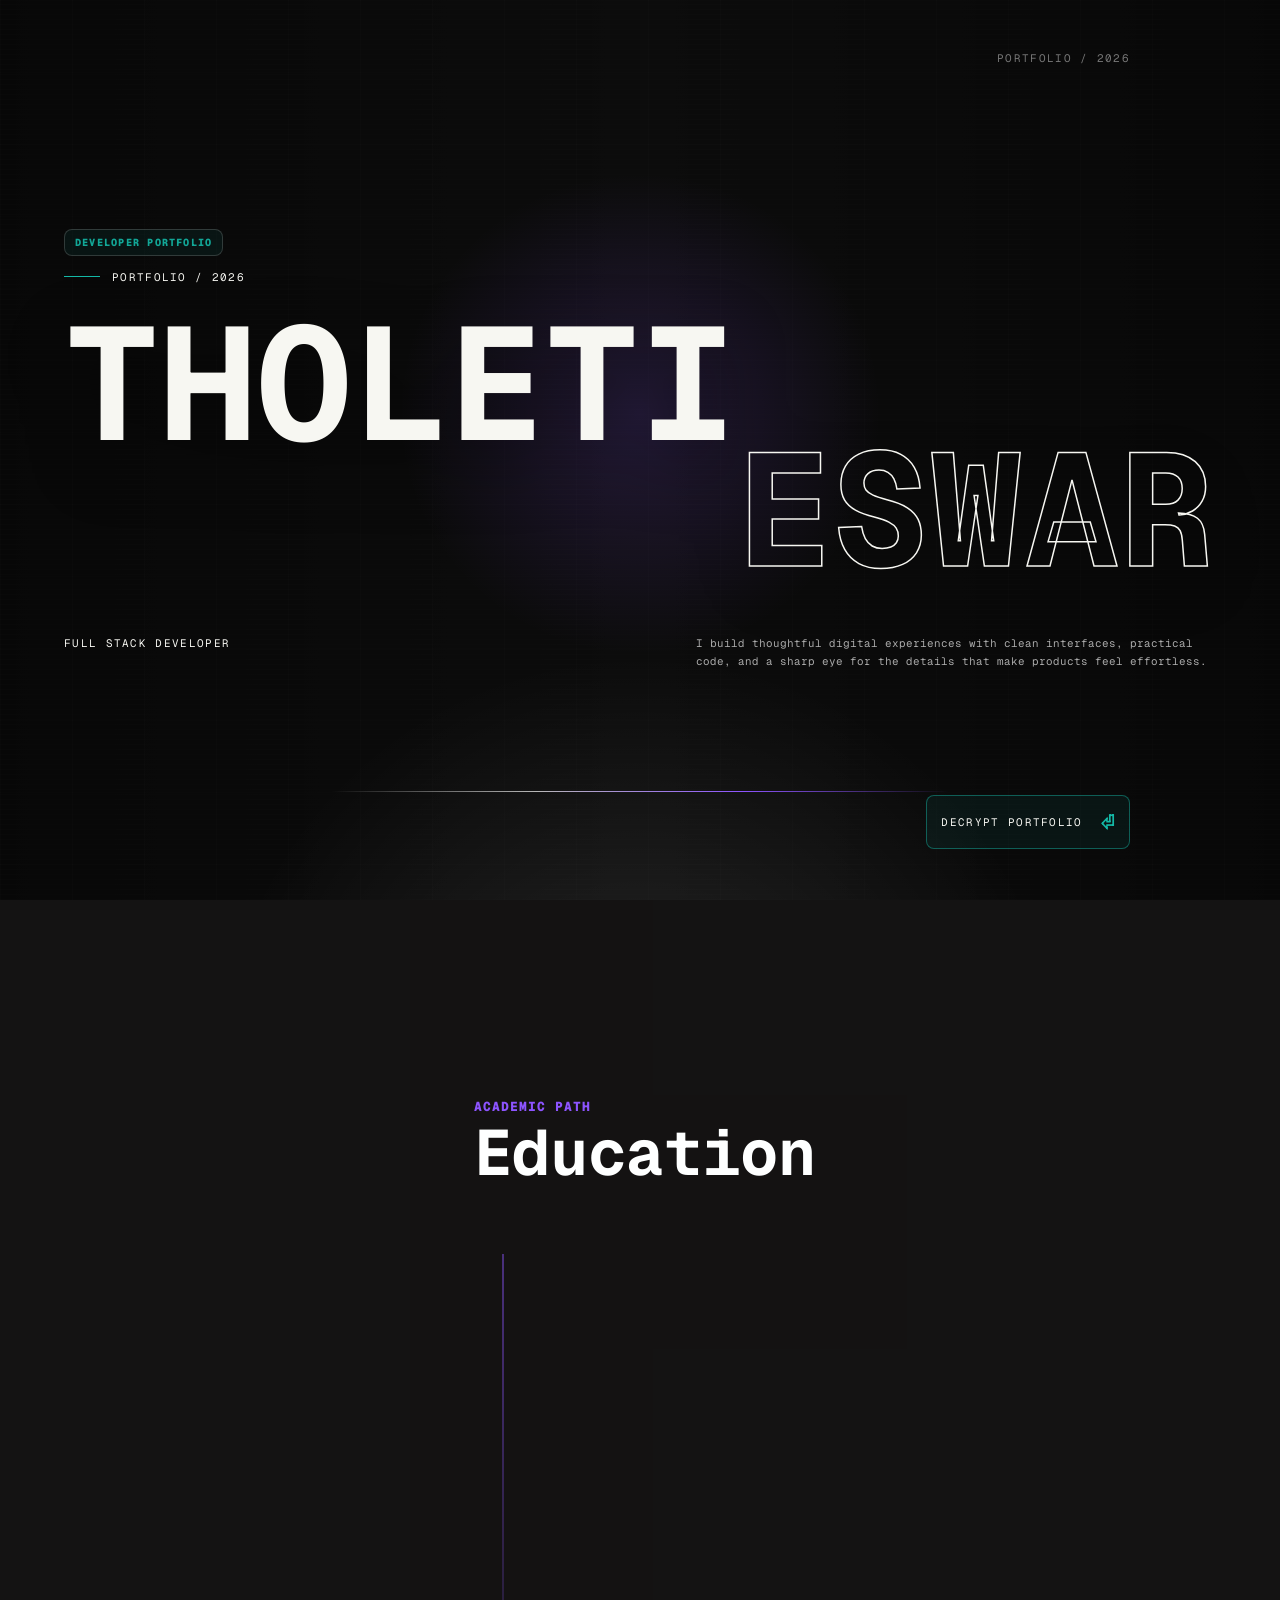
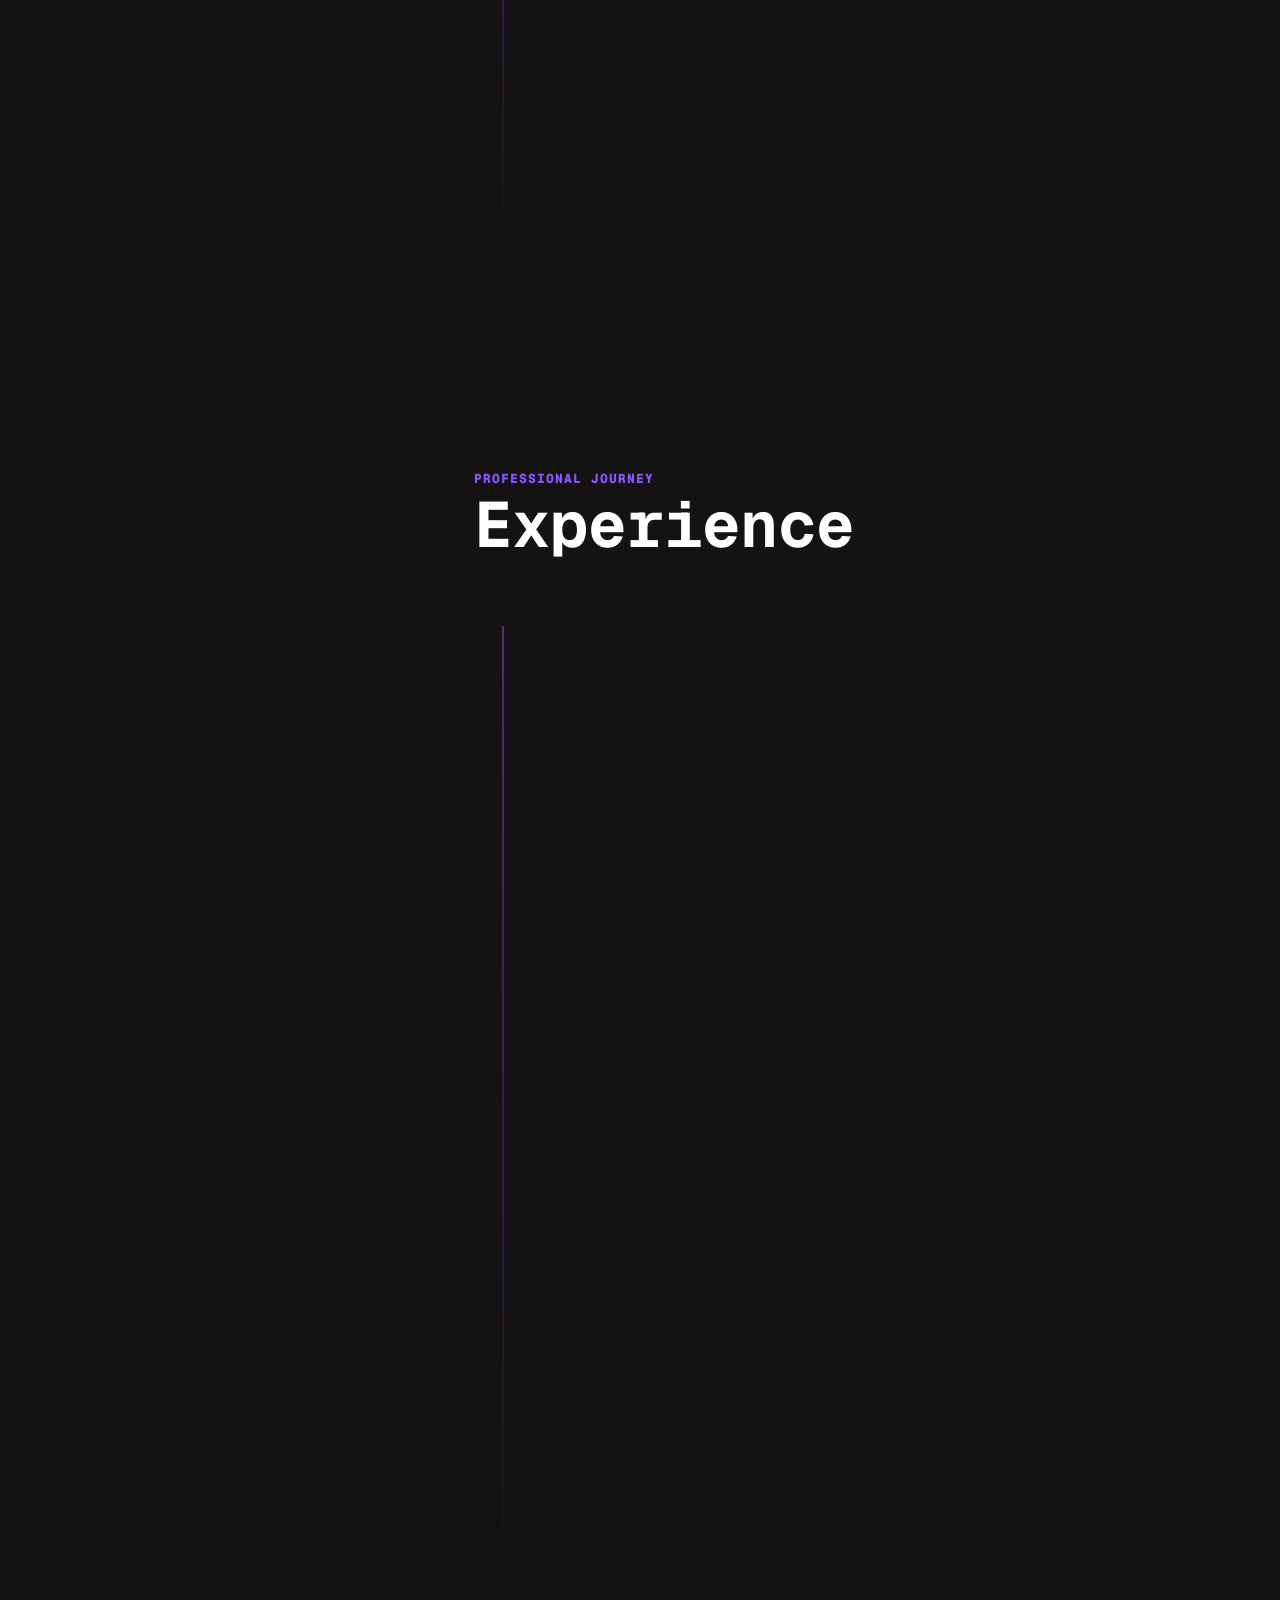
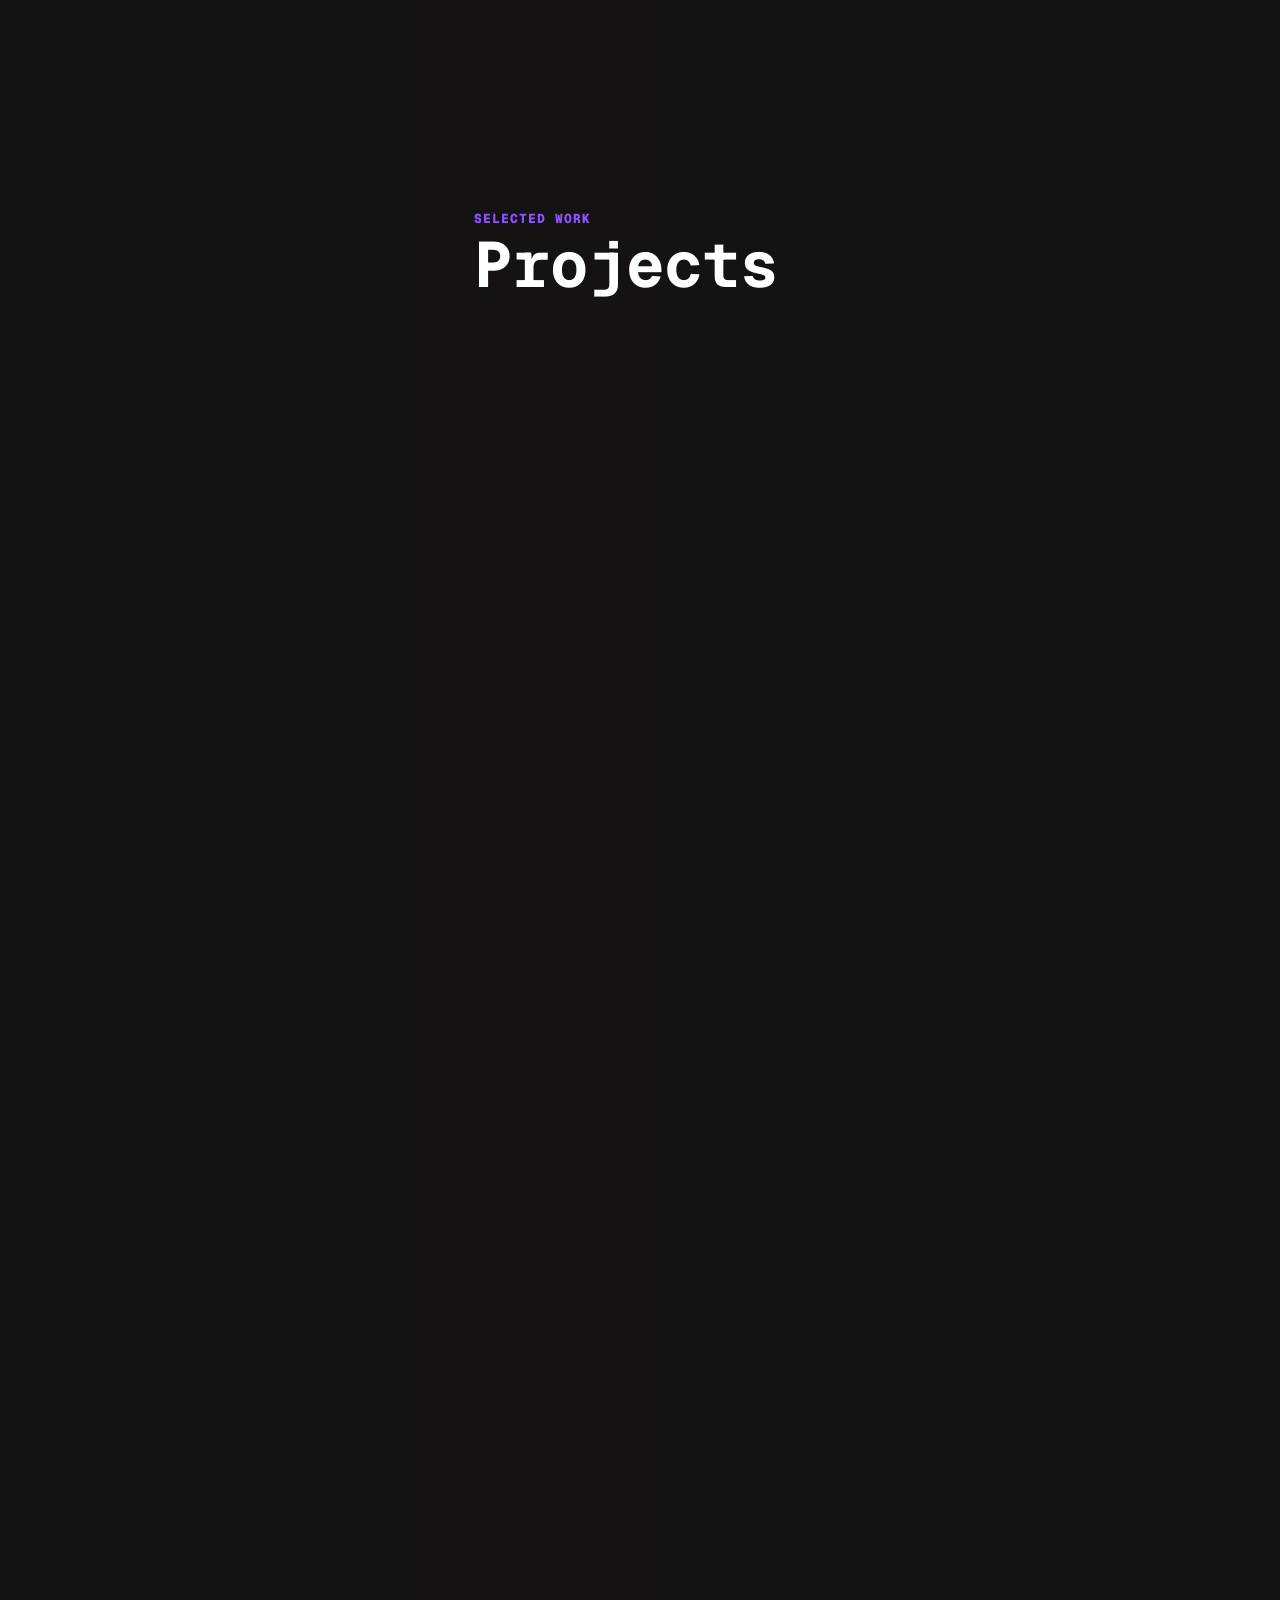
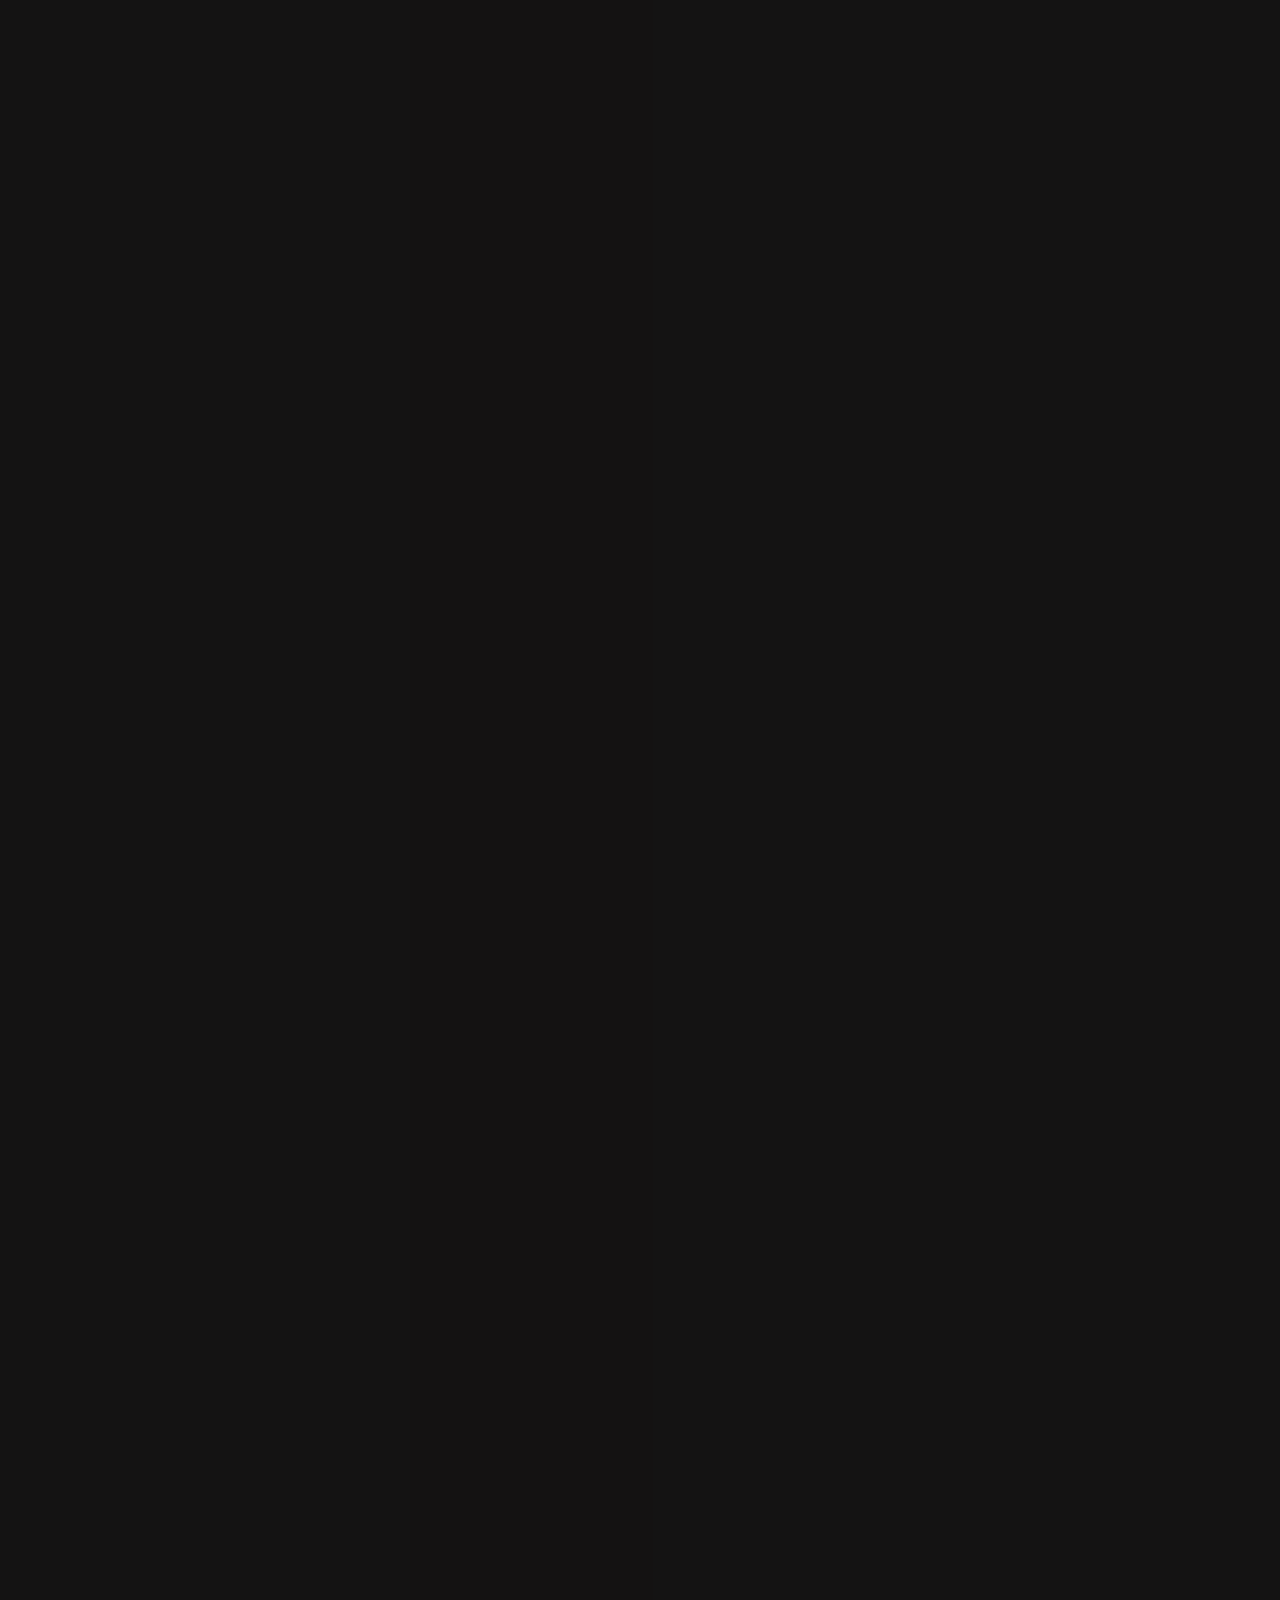
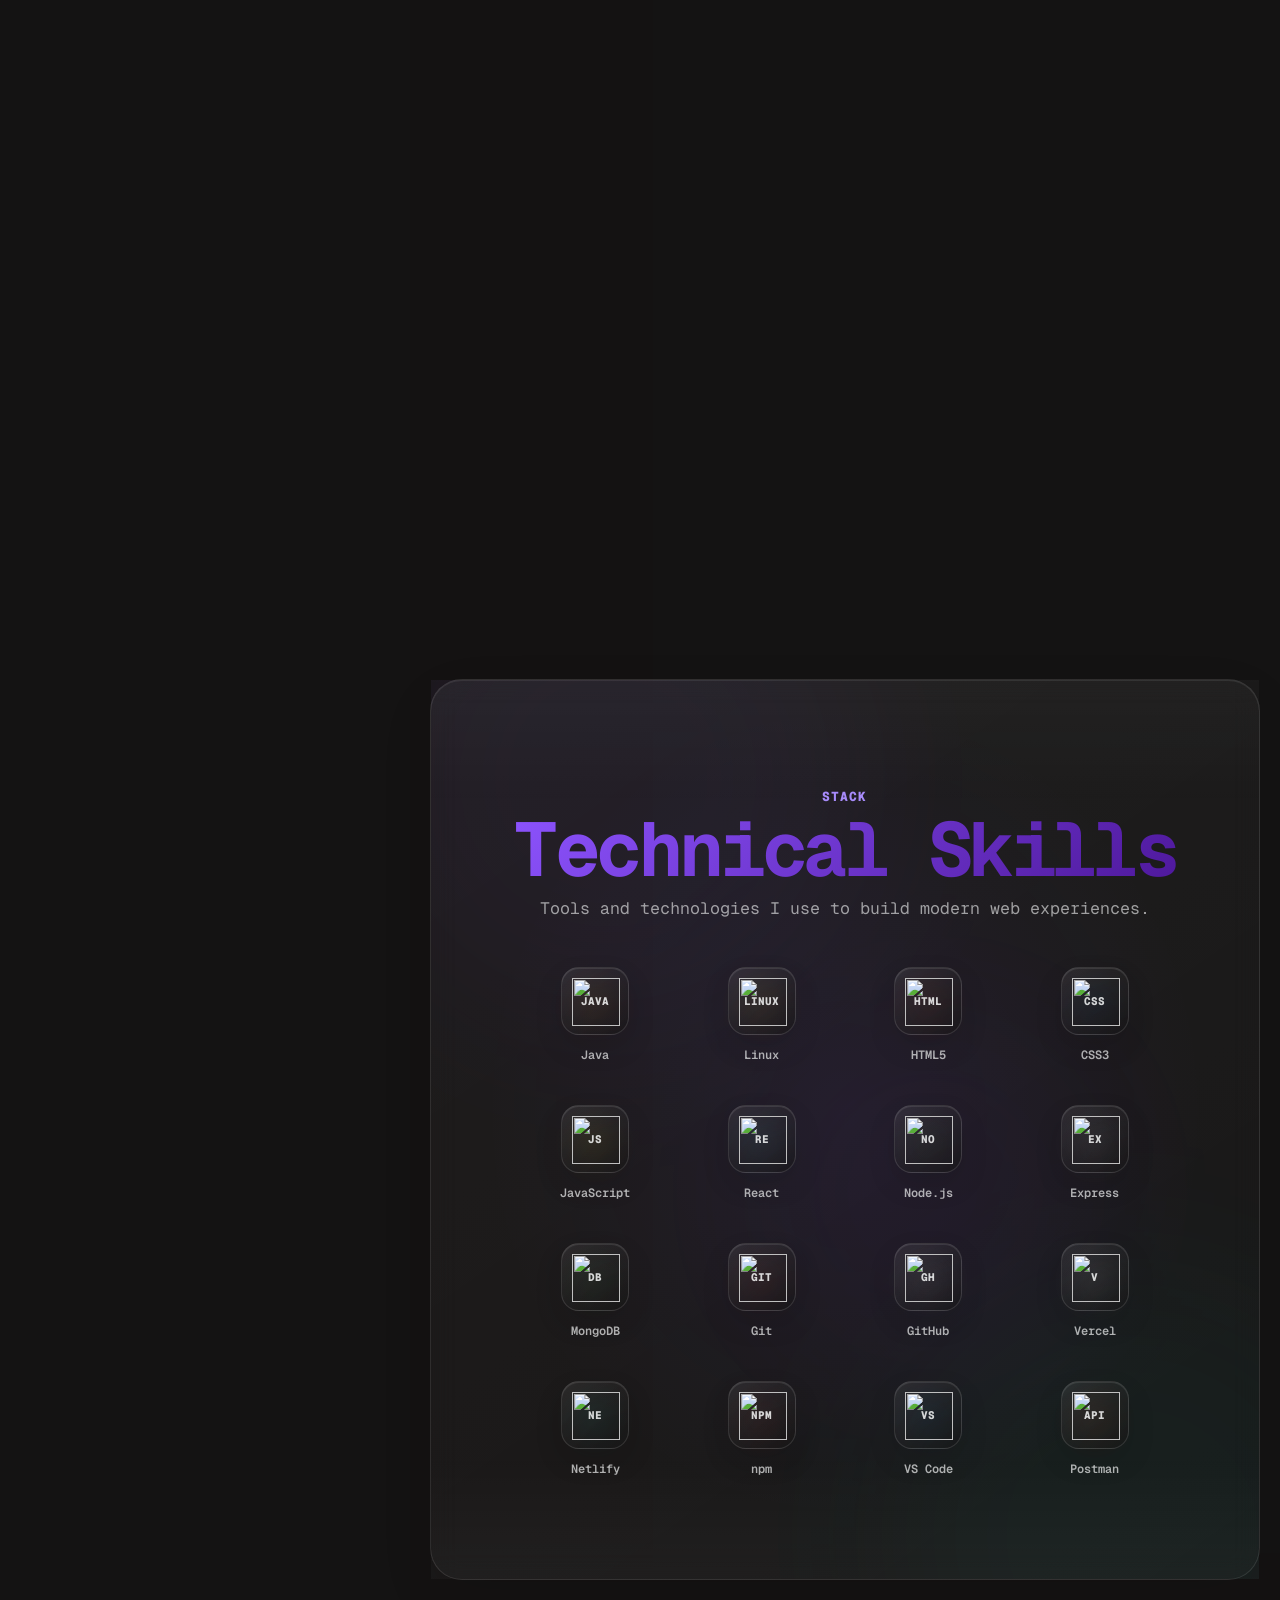
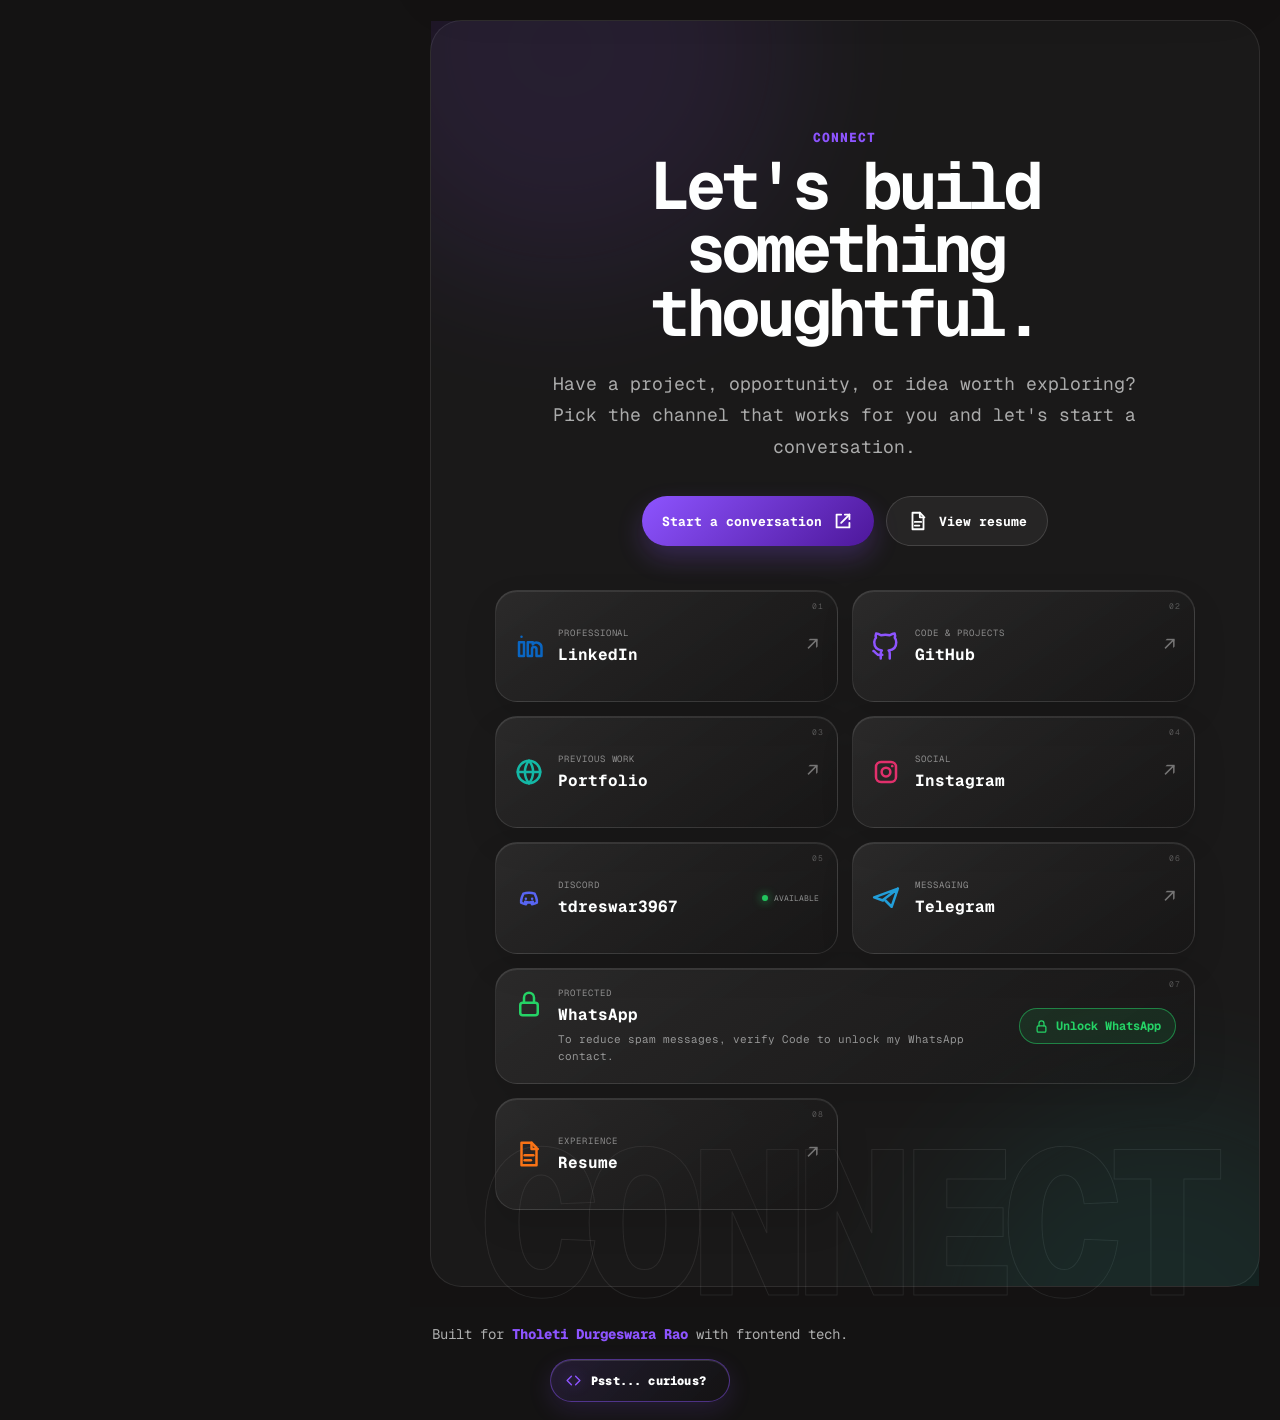
==== commit 13aec98b: "Update meta keywords and WhatsApp description" ====
--- a/index.html
+++ b/index.html
@@ -7,7 +7,7 @@
       name="description"
       content="Portfolio of Tholeti Durgeswara Rao, a web developer building clean frontend and MERN applications."
     />
-    <meta name="keywords" content="//Andhralo Manchoodu,Andharo Manchi Vaaldu,Lakkavaram ki Manchodu,Eswar Tholeti, Durgesh, Tholeti Eswar, Tholeti Durgeswara Rao, Durgeswara Rao, Tholeti, Full Stack Developer, Battelanka, Java Developer, React Developer, MERN Stack Developer, Pitapuram MLA Gaari Taluka">
+    <meta name="keywords" content="Eswar Tholeti, Durgesh, Tholeti Eswar, Tholeti Durgeswara Rao, Durgeswara Rao, Tholeti, Full Stack Developer, Battelanka, Java Developer, React Developer, MERN Stack Developer, Pitapuram MLA Gaari Taluka">
     <link rel="canonical" href="https://tholeti-eswar.vercel.app/" />
     <title>Tholeti Durgeswara Rao | Full Stack Dev</title>
     <link rel="preconnect" href="https://fonts.googleapis.com" />
@@ -677,7 +677,7 @@
                 <span class="contact-arrow">&#8599;</span>
               </a>
 
-              <a class="contact-card" href="https://eswarprofile7.netlify.app" target="_blank" rel="noreferrer" style="--card-accent:#14b8a6">
+              <a class="contact-card" href="https://tholeti-eswar.vercel.app" target="_blank" rel="noreferrer" style="--card-accent:#14b8a6">
                 <span class="contact-card-index">03</span>
                 <svg class="icon"><use href="#icon-globe"></use></svg>
                 <div><small>Previous work</small><h3>Portfolio</h3></div>
@@ -711,7 +711,7 @@
                 <div>
                   <small>Protected</small>
                   <h3>WhatsApp</h3>
-                  <p class="whatsapp-desc">To reduce spam messages, verify yourself to unlock my WhatsApp contact.</p>
+                  <p class="whatsapp-desc">To reduce spam messages, verify Code to unlock my WhatsApp contact.</p>
                 </div>
                 <button class="unlock-btn" id="unlockWhatsappBtn" type="button" aria-label="Unlock WhatsApp contact">
                   <svg class="icon"><use href="#icon-lock"></use></svg>
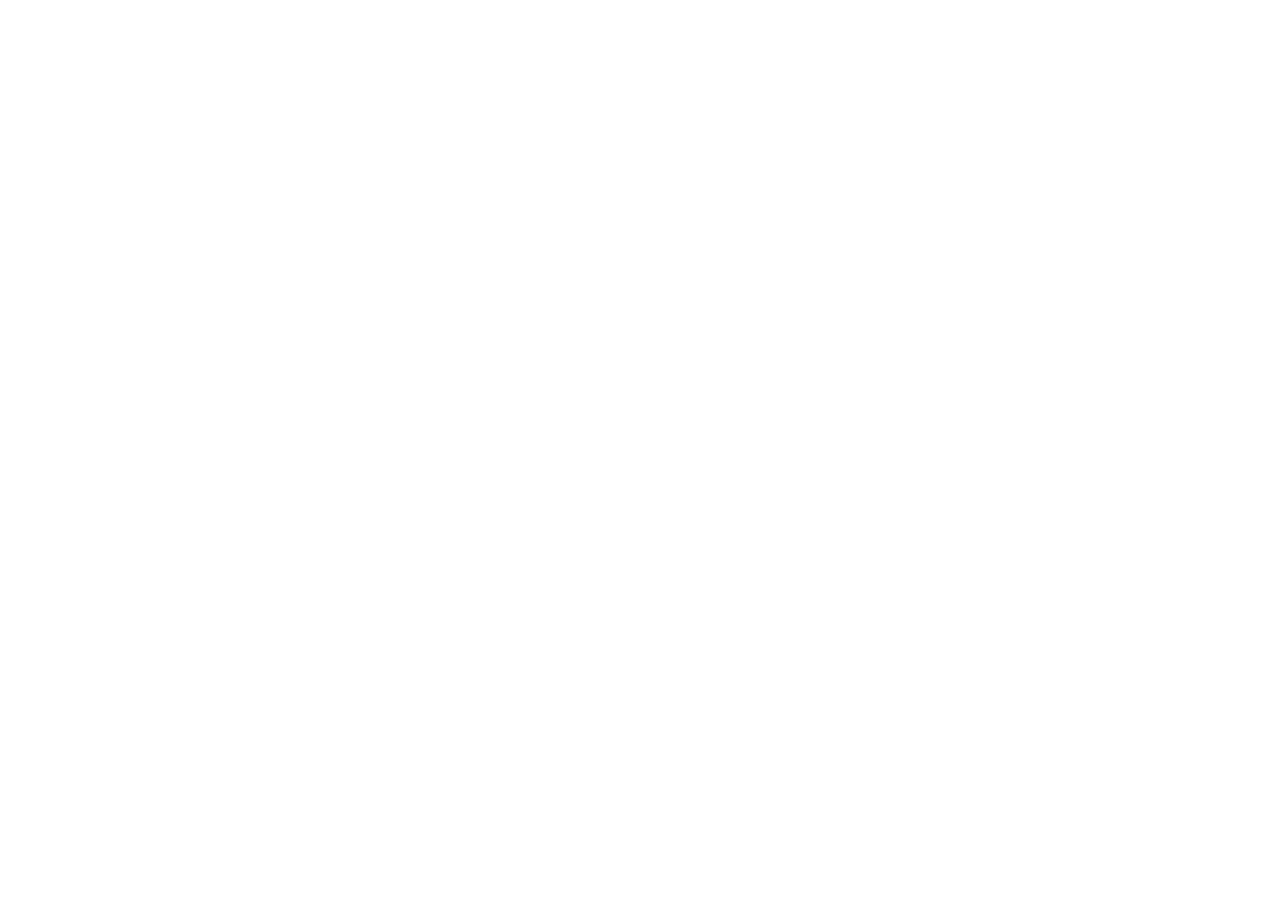
==== commit 50284803: "Add the new Java Full Stack certificate to the Experience section and link it to the uploaded PDF." ====
--- a/index.html
+++ b/index.html
@@ -7,758 +7,4 @@
       name="description"
       content="Portfolio of Tholeti Durgeswara Rao, a web developer building clean frontend and MERN applications."
     />
-    <meta name="keywords" content="Eswar Tholeti, Durgesh, Tholeti Eswar, Tholeti Durgeswara Rao, Durgeswara Rao, Tholeti, Full Stack Developer, Battelanka, Java Developer, React Developer, MERN Stack Developer, Pitapuram MLA Gaari Taluka">
-    <link rel="canonical" href="https://tholeti-eswar.vercel.app/" />
-    <title>Tholeti Durgeswara Rao | Full Stack Dev</title>
-    <link rel="preconnect" href="https://fonts.googleapis.com" />
-    <link rel="preconnect" href="https://fonts.gstatic.com" crossorigin />
-    <link
-      href="https://fonts.googleapis.com/css2?family=Geist+Mono:wght@400;500;600;700;800&display=swap"
-      rel="stylesheet"
-    />
-    <link rel="stylesheet" href="styles.css" />
-  </head>
-    <!--
-      ╭──────────────────────────────────────────────────────────────╮
-      │  HELLO, SOURCE EXPLORER ✦                                    │
-      │  You found the layer most visitors never open.               │
-      │  Curiosity is a developer superpower.                        │
-      │  Open Console and try: portfolio.matrix()                     │
-      ╰──────────────────────────────────────────────────────────────╯
-    -->  <body class="bg-mode-particles dark">
-    <section class="opening" id="opening" aria-label="Portfolio introduction">
-      <div class="opening-grid" aria-hidden="true"></div>
-      <div class="opening-stage-line" aria-hidden="true"></div>
-      <div class="opening-index" aria-hidden="true">Portfolio / 2026</div>
-      <div class="opening-content">
-        <p class="opening-pretitle">Developer portfolio</p>
-        <p class="opening-label"><span></span> Portfolio / 2026</p>
-        <h1 class="opening-name" aria-label="Tholeti Durgeswara Rao">
-          <span>Tholeti</span>
-          <span>Eswar</span>
-        </h1>
-        <div class="opening-meta">
-          <p>Full Stack Developer</p>
-          <p>I build thoughtful digital experiences with clean interfaces, practical code, and a sharp eye for the details that make products feel effortless.</p>
-          <!--Andhralo Manchoodu
-          Andharo Manchi Vaaldu
-          Lakkavaram ki Manchodu 
-          -->
-        </div>
-      </div>
-      <button class="opening-enter" id="openingEnter" type="button" aria-label="Enter portfolio">
-        <span>decrypt portfolio</span>
-        <span aria-hidden="true">&#9166;</span>
-      </button>
-      <div class="opening-challenge" id="decryptChallenge" aria-live="polite" hidden>
-        <p class="challenge-eyebrow">Random decrypt challenge</p>
-        <p class="challenge-prompt" id="challengePrompt">Solve the key to enter</p>
-        <div class="challenge-options" id="challengeOptions" aria-label="Decrypt answer options"></div>
-        <p class="challenge-feedback" id="challengeFeedback">Choose the correct key.</p>
-      </div>
-      <div class="opening-decrypt" aria-hidden="true">
-        <span>decrypting access</span>
-        <i></i><i></i><i></i>
-      </div>
-    </section>
-    <div class="theme-background" aria-hidden="true"></div>
-    <canvas class="cursor-field" id="cursorField" aria-hidden="true"></canvas>
-
-    <svg class="icon-sprite" aria-hidden="true">
-      <symbol id="icon-home" viewBox="0 0 24 24"><path d="M3 11.5 12 4l9 7.5"/><path d="M5 10.5V20h5v-6h4v6h5v-9.5"/></symbol>
-      <symbol id="icon-folder" viewBox="0 0 24 24"><path d="M3 6.5A2.5 2.5 0 0 1 5.5 4H9l2.2 2.5h7.3A2.5 2.5 0 0 1 21 9v8.5a2.5 2.5 0 0 1-2.5 2.5h-13A2.5 2.5 0 0 1 3 17.5Z"/></symbol>
-      <symbol id="icon-tool" viewBox="0 0 24 24"><path d="M14.5 6.5 17 4l3 3-2.5 2.5"/><path d="m14 7 3 3-8.5 8.5H5.5v-3Z"/></symbol>
-      <symbol id="icon-mail" viewBox="0 0 24 24"><path d="M4 6h16v12H4Z"/><path d="m4 7 8 6 8-6"/></symbol>
-      <symbol id="icon-moon" viewBox="0 0 24 24"><path d="M20 15.5A8.5 8.5 0 0 1 8.5 4 8.8 8.8 0 1 0 20 15.5Z"/></symbol>
-      <symbol id="icon-linkedin" viewBox="0 0 24 24"><path d="M4 9h4v11H4Z"/><path d="M6 4.5v.1"/><path d="M11 9h4v1.7A4 4 0 0 1 22 13.5V20h-4v-5.5a1.8 1.8 0 0 0-3.6 0V20H11Z"/></symbol>
-      <symbol id="icon-github" viewBox="0 0 24 24"><path d="M9 19c-5 1.5-5-2.5-7-3"/><path d="M15 22v-3.9a3.3 3.3 0 0 0-.9-2.6c3-.3 6.1-1.5 6.1-6.6A5.1 5.1 0 0 0 19 5.4 4.7 4.7 0 0 0 18.9 2s-1.1-.3-3.9 1.4a13.4 13.4 0 0 0-7 0C5.2 1.7 4.1 2 4.1 2A4.7 4.7 0 0 0 4 5.4a5.1 5.1 0 0 0-1.4 3.5c0 5.1 3.1 6.3 6.1 6.6a3.3 3.3 0 0 0-.9 2.6V22"/></symbol>
-      <symbol id="icon-globe" viewBox="0 0 24 24"><circle cx="12" cy="12" r="9"/><path d="M3 12h18"/><path d="M12 3a14 14 0 0 1 0 18"/><path d="M12 3a14 14 0 0 0 0 18"/></symbol>
-      <symbol id="icon-instagram" viewBox="0 0 24 24"><rect x="4" y="4" width="16" height="16" rx="4"/><circle cx="12" cy="12" r="3.5"/><path d="M17 7.2v.1"/></symbol>
-      <symbol id="icon-file" viewBox="0 0 24 24"><path d="M6 3h8l4 4v14H6Z"/><path d="M14 3v5h5"/><path d="M8.5 13h7"/><path d="M8.5 17h5"/></symbol>
-      <symbol id="icon-external" viewBox="0 0 24 24"><path d="M14 5h5v5"/><path d="m19 5-9 9"/><path d="M19 14v5H5V5h5"/></symbol>
-      <symbol id="icon-discord" viewBox="0 0 24 24"><path d="M7.5 8.5A14 14 0 0 1 12 7.8a14 14 0 0 1 4.5.7l1.2 2.9c.5 1.4.7 2.8.6 4.3A12 12 0 0 1 14.5 17l-.8-1.3a7 7 0 0 0 1.4-.7 8.8 8.8 0 0 1-6.2 0c.4.3.9.5 1.4.7L9.5 17a12 12 0 0 1-3.8-1.3 10.8 10.8 0 0 1 .6-4.3Z"/><path d="M9.5 12.5v.1"/><path d="M14.5 12.5v.1"/></symbol>
-      <symbol id="icon-code" viewBox="0 0 24 24"><path d="m9 18-6-6 6-6"/><path d="m15 6 6 6-6 6"/></symbol>
-      <symbol id="icon-server" viewBox="0 0 24 24"><rect x="4" y="4" width="16" height="6" rx="2"/><rect x="4" y="14" width="16" height="6" rx="2"/><path d="M8 7h.1"/><path d="M8 17h.1"/></symbol>
-      <symbol id="icon-database" viewBox="0 0 24 24"><ellipse cx="12" cy="5" rx="7" ry="3"/><path d="M5 5v6c0 1.7 3.1 3 7 3s7-1.3 7-3V5"/><path d="M5 11v6c0 1.7 3.1 3 7 3s7-1.3 7-3v-6"/></symbol>
-      <symbol id="icon-cloud" viewBox="0 0 24 24"><path d="M6.5 18h10.8A4 4 0 0 0 18 10a6 6 0 0 0-11.2 2A3 3 0 0 0 6.5 18Z"/></symbol>
-      <symbol id="icon-arrow-up" viewBox="0 0 24 24"><path d="m6 15 6-6 6 6"/></symbol>
-      <symbol id="icon-telegram" viewBox="0 0 24 24"><path d="M21.5 4.5 2.5 11.5l7 2.5m12-9.5-5 14.5-5-5m10-9.5-12 9"/></symbol>
-      <symbol id="icon-whatsapp" viewBox="0 0 24 24"><path d="M12 2a10 10 0 0 1 8.66 15l1.34 5-5.18-1.34A10 10 0 1 1 12 2Z"/><path d="M8.5 9.5c.5 1 1.5 3 3.5 4.5s3.5 1.5 4.5 1.5"/></symbol>
-      <symbol id="icon-lock" viewBox="0 0 24 24"><rect x="5" y="11" width="14" height="10" rx="2"/><path d="M8 11V7a4 4 0 0 1 8 0v4"/></symbol>
-    </svg>
-
-    <div class="progress" aria-hidden="true"><span id="progressBar"></span></div>
-
-    <header class="top-nav glass3d" aria-label="Primary navigation">
-      <a class="nav-brand" href="#home" aria-label="Tholeti Durgeswara Rao | Full Stack Developer">
-        <span class="brand-mark" aria-hidden="true">TE</span>
-        <span class="brand-name">Tholeti Durgeswara Rao <span>| Full Stack Developer</span></span>
-      </a>
-
-      <div class="nav-actions">
-        <nav class="nav-links" aria-label="Main navigation">
-          <a class="nav-pill active" href="#home" data-section="home">Home</a>
-          <a class="nav-pill" href="#education" data-section="education">Education</a>
-          <a class="nav-pill" href="#experience" data-section="experience">Experience</a>
-          <a class="nav-pill" href="#work" data-section="work">Work</a>
-          <a class="nav-pill" href="#certificates" data-section="certificates">Certificates</a>
-          <a class="nav-pill" href="#tools" data-section="tools">Tools</a>
-          <a class="nav-pill" href="#contact" data-section="contact">Contact</a>
-        </nav>
-
-        <button id="themeToggle" class="nav-icon" type="button" aria-label="Toggle theme">
-          <svg class="icon"><use href="#icon-moon"></use></svg>
-        </button>
-
-        <button id="menuToggle" class="nav-icon menu-toggle" type="button" aria-label="Toggle menu" aria-expanded="false" aria-controls="mobileMenu">
-          <svg class="menu-icon" viewBox="0 0 24 24" aria-hidden="true">
-            <path d="M4 7h16M4 12h16M4 17h16"></path>
-          </svg>
-        </button>
-      </div>
-
-      <nav class="mobile-menu" id="mobileMenu" aria-label="Mobile navigation">
-        <a href="#home" data-section="home"><span>01</span>Home</a>
-        <a href="#education" data-section="education"><span>02</span>Education</a>
-        <a href="#experience" data-section="experience"><span>03</span>Experience</a>
-        <a href="#work" data-section="work"><span>04</span>Work</a>
-        <a href="#certificates" data-section="certificates"><span>05</span>Certificates</a>
-        <a href="#tools" data-section="tools"><span>06</span>Tools</a>
-        <a href="#contact" data-section="contact"><span>07</span>Contact</a>
-      </nav>
-    </header>
-
-    <aside class="prefs" id="themePanel" aria-label="Appearance preferences">
-      <button class="theme-launcher" id="themeLauncher" type="button" aria-label="Open appearance themes" aria-expanded="false" aria-controls="themePanel">
-        <svg viewBox="0 0 24 24" aria-hidden="true">
-          <defs>
-            <linearGradient id="themeIconGradient" x1="3" y1="3" x2="21" y2="21">
-              <stop offset="0" stop-color="#a78bfa"/>
-              <stop offset=".52" stop-color="#22d3ee"/>
-              <stop offset="1" stop-color="#fb7185"/>
-            </linearGradient>
-          </defs>
-          <circle cx="12" cy="12" r="3.6"/>
-          <path d="M12 2.5v2M12 19.5v2M2.5 12h2M19.5 12h2M5.3 5.3l1.4 1.4M17.3 17.3l1.4 1.4M18.7 5.3l-1.4 1.4M6.7 17.3l-1.4 1.4"/>
-        </svg>
-      </button>
-      <span class="appearance-title">Appearance</span>
-      <span class="palette-label">Accent gradient</span>
-      <div class="swatches" aria-label="Gradient themes">
-        <button class="swatch active" type="button" data-color="#8d54ff" data-dark="#4d179a" data-gradient="linear-gradient(135deg, #8d54ff, #4d179a)" style="--swatch-gradient:linear-gradient(135deg,#8d54ff,#4d179a)" aria-label="Violet gradient"></button>
-        <button class="swatch" type="button" data-color="#14b8a6" data-dark="#0f766e" data-gradient="linear-gradient(135deg, #2dd4bf, #0f766e)" style="--swatch-gradient:linear-gradient(135deg,#2dd4bf,#0f766e)" aria-label="Teal gradient"></button>
-        <button class="swatch" type="button" data-color="#f97316" data-dark="#c2410c" data-gradient="linear-gradient(135deg, #fb923c, #ea580c)" style="--swatch-gradient:linear-gradient(135deg,#fb923c,#ea580c)" aria-label="Sunset gradient"></button>
-        <button class="swatch" type="button" data-color="#22c55e" data-dark="#15803d" data-gradient="linear-gradient(135deg, #4ade80, #15803d)" style="--swatch-gradient:linear-gradient(135deg,#4ade80,#15803d)" aria-label="Emerald gradient"></button>
-        <button class="swatch" type="button" data-color="#ec4899" data-dark="#9d174d" data-gradient="linear-gradient(135deg, #f472b6, #9d174d)" style="--swatch-gradient:linear-gradient(135deg,#f472b6,#9d174d)" aria-label="Rose gradient"></button>
-        <button class="swatch" type="button" data-color="#0ea5e9" data-dark="#1d4ed8" data-gradient="linear-gradient(135deg, #38bdf8, #1d4ed8)" style="--swatch-gradient:linear-gradient(135deg,#38bdf8,#1d4ed8)" aria-label="Ocean gradient"></button>
-      </div>
-          <span class="palette-label background-label">Background</span>
-      <div class="background-modes" role="group" aria-label="Background theme">
-        <button class="background-mode active" type="button" data-bg-mode="particles" data-label="Particles" aria-label="Particle background" aria-pressed="true"><svg viewBox="0 0 24 24" aria-hidden="true"><circle cx="7" cy="8" r="1.5"/><circle cx="16.5" cy="6.5" r="1"/><circle cx="17" cy="16" r="1.5"/><circle cx="8" cy="17" r="1"/><circle cx="12" cy="12" r="2"/></svg></button>
-        <button class="background-mode" type="button" data-bg-mode="silk" data-label="Silk" aria-label="Silk background" aria-pressed="false"><svg viewBox="0 0 24 24" aria-hidden="true"><path d="M3 8c3-3 6 3 9 0s6 3 9 0"/><path d="M3 15c3-3 6 3 9 0s6 3 9 0"/></svg></button>
-        <button class="background-mode" type="button" data-bg-mode="rays" data-label="Light rays" aria-label="Light rays background" aria-pressed="false"><svg viewBox="0 0 24 24" aria-hidden="true"><path d="m12 3-2 8h4l-2 10"/><path d="m4 6 4 5M20 6l-4 5"/></svg></button>
-        <button class="background-mode" type="button" data-bg-mode="minimal" data-label="Minimal" aria-label="Minimal background" aria-pressed="false"><svg viewBox="0 0 24 24" aria-hidden="true"><circle cx="12" cy="12" r="7"/></svg></button>
-      </div>    </aside>
-
-    <main class="layout">
-      <section class="profile-panel" id="profile" aria-label="Profile">
-        <div class="profile-inner">
-          <div class="profile-glow" aria-hidden="true"></div>
-
-          <div class="profile-meta">
-            <span>Profile / 01</span>
-            <span class="profile-availability"><i></i> Available</span>
-          </div>
-
-          <div class="avatar-shell">
-            <div class="avatar-ring" aria-hidden="true"></div>
-            <div class="avatar">
-              <img src="assets/profile.jpg" alt="Tholeti Durgeswara Rao" />
-            </div>
-            <span class="avatar-badge" aria-hidden="true">&lt;/&gt;</span>
-          </div>
-
-          <p class="eyebrow">Full Stack Developer</p>
-          <h1 class="profile-name">Tholeti Durgeswara Rao</h1>
-          <p class="intro">
-            I build responsive web experiences and MERN applications with practical UI,
-            clean structure, and a focus on real user flows.
-          </p>
-
-          <div class="quick-links" aria-label="Social links">
-            <a class="icon-link" href="https://www.linkedin.com/in/tholeti-eswar57" target="_blank" rel="noreferrer" aria-label="LinkedIn" data-tooltip="LinkedIn"><svg class="icon"><use href="#icon-linkedin"></use></svg></a>
-            <a class="icon-link" href="https://github.com/ESWAR8357" target="_blank" rel="noreferrer" aria-label="GitHub" data-tooltip="GitHub"><svg class="icon"><use href="#icon-github"></use></svg></a>
-            <a class="icon-link" href="https://eswarprofile7.netlify.app" target="_blank" rel="noreferrer" aria-label="Portfolio" data-tooltip="Portfolio"><svg class="icon"><use href="#icon-globe"></use></svg></a>
-            <a class="icon-link" href="https://www.instagram.com/eswar_eternal" target="_blank" rel="noreferrer" aria-label="Instagram" data-tooltip="Instagram"><svg class="icon"><use href="#icon-instagram"></use></svg></a>
-            <a class="icon-link" href="https://t.me/bangaram82" target="_blank" rel="noopener noreferrer" aria-label="Telegram" data-tooltip="Telegram"><svg class="icon"><use href="#icon-telegram"></use></svg></a>
-            <a class="icon-link" href="assets/Tholeti_Eswar_Resume.pdf" target="_blank" rel="noreferrer" aria-label="Resume" data-tooltip="Resume"><svg class="icon"><use href="#icon-file"></use></svg></a>
-          </div>
-
-          <div class="status-card">
-            <span class="dot"></span>
-            <div>
-              <small>Current status</small>
-              <p>Open to internships, web projects, and collaborative builds.</p>
-            </div>
-          </div>
-
-          <div class="inspect-hint profile-inspect-hint" tabindex="0" role="note" aria-label="Developer tools easter egg hint">
-            <svg class="icon" aria-hidden="true"><use href="#icon-code"></use></svg>
-            <span class="inspect-hint-teaser">Psst... curious?</span>
-            <span class="inspect-hint-reveal">Open Console with <kbd>F12</kbd> and follow the clue.</span>
-          </div>        </div>
-      </section>
-
-      <div class="content">
-        <section class="section hero" id="home">
-          <p class="section-kicker">Hello, I am</p>
-          <h2>Tholeti Durgeswara Rao</h2>
-          <p>
-            A developer shaping portfolio sites, placement systems, and frontend products
-            that feel fast, readable, and easy to use.
-          </p>
-          <div class="hero-actions">
-            <a class="primary-action" href="#work"><svg class="icon"><use href="#icon-folder"></use></svg><span>View Work</span></a>
-            <a class="secondary-action" href="assets/Tholeti_Eswar_Resume.pdf" target="_blank" rel="noreferrer"><svg class="icon"><use href="#icon-file"></use></svg><span>Resume</span></a>
-            <a class="secondary-action" href="#contact"><svg class="icon"><use href="#icon-mail"></use></svg><span>Contact Me</span></a>
-          </div>
-        </section>
-
-        <section class="section education-section" id="education" aria-labelledby="educationTitle">
-          <div class="section-head">
-            <p class="section-kicker">Academic path</p>
-            <h2 id="educationTitle">Education</h2>
-          </div>
-
-          <div class="education-timeline">
-            <article class="education-card">
-              <div class="education-marker" aria-hidden="true">01</div>
-              <div class="education-content">
-                <p class="education-period">2022 - 2026</p>
-                <h3>Bachelor of Technology in Computer Science Engineering</h3>
-                <p>Bonam Venkata Chalamayya Engineering College, Odalarevu</p>
-                <button class="education-score magic-score" type="button" aria-label="View B.Tech CGPA 8.08">
-                  <span class="score-label">CGPA</span>
-                  <span class="score-teaser">View</span>
-                  <span class="score-value">8.08</span>
-                </button>
-              </div>
-            </article>
-
-            <article class="education-card">
-              <div class="education-marker" aria-hidden="true">02</div>
-              <div class="education-content">
-                <p class="education-period">2021 - 2022</p>
-                <h3>Intermediate</h3>
-                <p>SASI Junior College, Palakollu</p>
-                <button class="education-score magic-score score-percent" type="button" aria-label="View Intermediate percentage 78%">
-                  <span class="score-label">Percent</span>
-                  <span class="score-teaser">View</span>
-                  <span class="score-value">78%</span>
-                </button>
-              </div>
-            </article>
-
-            <article class="education-card">
-              <div class="education-marker" aria-hidden="true">03</div>
-              <div class="education-content">
-                <p class="education-period">2019 - 2020</p>
-                <h3>Secondary Education</h3>
-                <p>ZPHS School, Battelanka</p>
-                <button class="education-score magic-score" type="button" aria-label="View Secondary Education CGPA 9.7">
-                  <span class="score-label">CGPA</span>
-                  <span class="score-teaser">View</span>
-                  <span class="score-value">9.7</span>
-                </button>
-              </div>
-            </article>
-          </div>
-        </section>
-
-        <section class="section experience-section" id="experience" aria-labelledby="experienceTitle">
-          <div class="section-head">
-            <p class="section-kicker">Professional journey</p>
-            <h2 id="experienceTitle">Experience</h2>
-          </div>
-
-          <div class="experience-timeline">
-
-            <article class="experience-card">
-              <div class="experience-marker" aria-hidden="true">01</div>
-              <div class="experience-content">
-                <div class="experience-header">
-                  <div class="experience-thumb">
-                    <a href="assets/Experience/Internship Certificate Next24tech.jpg" target="_blank" rel="noreferrer" aria-label="View Next24tech internship certificate">
-                      <img src="assets/Experience/Internship Certificate Next24tech.webp" alt="Next24tech Internship Certificate" loading="lazy" />
-                    </a>
-                  </div>
-                  <div class="experience-meta">
-                    <p class="experience-period">2024</p>
-                    <h3>Web Development Intern</h3>
-                    <p class="experience-org">Next24tech</p>
-                  </div>
-                </div>
-                <ul class="experience-points">
-                  <li>Completed an industry internship program in Web Development at Next24tech.</li>
-                  <li>Gained hands-on experience building and working with web technologies.</li>
-                  <li>Developed practical skills in frontend and web development workflows.</li>
-                </ul>
-                <div class="experience-footer">
-                  <a class="experience-cert-link" href="assets/Experience/Internship Certificate Next24tech.jpg" target="_blank" rel="noreferrer">
-                    <svg class="icon"><use href="#icon-external"></use></svg>
-                    View Certificate
-                  </a>
-                </div>
-              </div>
-            </article>
-
-            <article class="experience-card">
-              <div class="experience-marker" aria-hidden="true">02</div>
-              <div class="experience-content">
-                <div class="experience-header">
-                  <div class="experience-thumb">
-                    <a href="assets/Experience/Internship Merit certificate IIDT.pdf" target="_blank" rel="noreferrer" aria-label="View IIDT Full Stack Development internship merit certificate">
-                      <img src="assets/Experience/Internship Merit certificate IIDT.webp" alt="IIDT Full Stack Development Internship Merit Certificate" loading="lazy" />
-                    </a>
-                  </div>
-                  <div class="experience-meta">
-                    <p class="experience-period">8 Weeks &mdash; 2024</p>
-                    <h3>Full Stack Development Intern</h3>
-                    <p class="experience-org">IIDT &amp; APSCHE &mdash; Blackbuck Engineers</p>
-                  </div>
-                </div>
-                <ul class="experience-points">
-                  <li>Completed an 8-week Full Stack Development internship conducted by IIDT, Tirupati in partnership with Blackbuck Engineers and APSCHE.</li>
-                  <li>Scored <strong>75 out of 100</strong> with a performance rating of <strong>Excellent</strong>.</li>
-                  <li>Trained in full stack technologies covering both frontend and backend development.</li>
-                  <li>Certificate ID: BBAPSCHEIIDT2024STM102542 &mdash; issued by IIDT &amp; APSCHE.</li>
-                </ul>
-                <div class="experience-footer">
-                  <a class="experience-cert-link" href="assets/Experience/Internship Merit certificate IIDT.pdf" target="_blank" rel="noreferrer">
-                    <svg class="icon"><use href="#icon-external"></use></svg>
-                    View Certificate
-                  </a>
-                </div>
-              </div>
-            </article>
-
-            <article class="experience-card">
-              <div class="experience-marker" aria-hidden="true">03</div>
-              <div class="experience-content">
-                <div class="experience-header">
-                  <div class="experience-thumb">
-                    <a href="assets/Experience/Internship Certificate - ServiceNow.pdf" target="_blank" rel="noreferrer" aria-label="View ServiceNow Virtual Internship Program certificate">
-                      <img src="assets/Experience/Internship Certificate - ServiceNow.webp" alt="ServiceNow Virtual Internship Program Certificate" loading="lazy" />
-                    </a>
-                  </div>
-                  <div class="experience-meta">
-                    <p class="experience-period">Issued October 10, 2025</p>
-                    <h3>Virtual Internship Program</h3>
-                    <p class="experience-org">ServiceNow &mdash; SmartBridge &amp; AICTE</p>
-                  </div>
-                </div>
-                <ul class="experience-points">
-                  <li>Completed the ServiceNow Virtual Internship Program in collaboration with SmartBridge and AICTE, Ministry of Education.</li>
-                  <li>Covered modules: ServiceNow Administration Fundamentals, Introduction to Flows, Automated Test Framework (ATF), Reports, and CSA Exam Preparation.</li>
-                  <li>Earned micro-certifications in Welcome to ServiceNow and Introduction to Agentic AI.</li>
-                  <li>Certificate ID: SNU2006613 &mdash; issued by ServiceNow University.</li>
-                </ul>
-                <div class="experience-footer">
-                  <a class="experience-cert-link" href="assets/Experience/Internship Certificate - ServiceNow.pdf" target="_blank" rel="noreferrer">
-                    <svg class="icon"><use href="#icon-external"></use></svg>
-                    View Certificate
-                  </a>
-                </div>
-              </div>
-            </article>
-
-          </div>
-        </section>
-
-        <section class="section" id="work">
-          <div class="section-head">
-            <p class="section-kicker">Selected work</p>
-            <h2>Projects</h2>
-          </div>
-
-          <article class="project-card">
-            <div>
-              <p class="project-type">MERN</p>
-              <h3>Placement_Portal</h3>
-              <p>
-                A full-stack placement management platform designed to connect students,
-                recruiters, and administrators through a structured hiring workflow.
-                It focuses on posting opportunities, tracking applications, and keeping
-                placement data organized in one place.
-              </p>
-            </div>
-            <div class="project-links">
-              <a href="https://placement-portal-eswar.vercel.app/" target="_blank" rel="noreferrer"><svg class="icon"><use href="#icon-external"></use></svg><span>Live</span></a>
-              <a href="https://github.com/ESWAR8357/placement_portal_eswar" target="_blank" rel="noreferrer"><svg class="icon"><use href="#icon-github"></use></svg><span>GitHub</span></a>
-            </div>
-          </article>
-
-          <article class="project-card">
-            <div>
-              <p class="project-type">REACT</p>
-              <h3>15 Projects using React</h3>
-              <p>
-                15 Projects using REACT useful for improve knowledge on REACT.
-              </p>
-            </div>
-            <div class="project-links">
-              <a href="https://eswarprojects15.netlify.app/" target="_blank" rel="noreferrer"><svg class="icon"><use href="#icon-external"></use></svg><span>Live</span></a>
-              <a href="https://github.com/ESWAR8357/Projects_15" target="_blank" rel="noreferrer"><svg class="icon"><use href="#icon-github"></use></svg><span>GitHub</span></a>
-            </div>
-          </article>
-
-          <article class="project-card">
-            <div>
-              <p class="project-type">Frontend</p>
-              <h3>E-Learn Platform</h3>
-              <p>
-                A full-stack placement management platform designed to Learn different Technologies
-              </p>
-            </div>
-            <div class="project-links">
-              <a href="https://eswarlearn.netlify.app/" target="_blank" rel="noreferrer"><svg class="icon"><use href="#icon-external"></use></svg><span>Live</span></a>
-              <a href="https://github.com/ESWAR8357/eswarlearn" target="_blank" rel="noreferrer"><svg class="icon"><use href="#icon-github"></use></svg><span>GitHub</span></a>
-            </div>
-          </article>
-
-          <article class="project-card">
-            <div>
-              <p class="project-type">Frontend Tech</p>
-              <h3>Portfolio</h3>
-              <p>
-                A personal portfolio experience built to present projects, developer
-                identity, and contact channels with a clean visual style and responsive
-                frontend interactions.
-              </p>
-            </div>
-            <div class="project-links">
-              <a href="https://tholeti-eswar.vercel.app/" target="_blank" rel="noreferrer"><svg class="icon"><use href="#icon-external"></use></svg><span>Live</span></a>
-              <a href="https://github.com/ESWAR8357/NEW_PORTFOLIO" target="_blank" rel="noreferrer"><svg class="icon"><use href="#icon-github"></use></svg><span>GitHub</span></a>
-            </div>
-          </article>
-        </section>
-
-        <section class="section certificates-section" id="certificates" aria-labelledby="certificatesTitle">
-          <div class="section-head certificates-heading">
-            <p class="section-kicker">Professional credentials</p>
-            <h2 id="certificatesTitle">Certificates</h2>
-            <p>Industry-recognized certifications and internships demonstrating practical skills across software development and enterprise platforms.</p>
-          </div>
-
-          <div class="certificate-grid">
-            <article class="certificate-card">
-              <a class="certificate-preview" href="assets/certificates/servicenow-cad.pdf" target="_blank" rel="noreferrer" aria-label="Open ServiceNow Certified Application Developer certificate">
-                <img src="assets/certificates/servicenow-cad.webp" alt="ServiceNow Certified Application Developer certificate awarded to Tholeti Durgeswara Rao" loading="lazy" />
-                <span class="certificate-open"><svg class="icon"><use href="#icon-external"></use></svg> View certificate</span>
-              </a>
-              <div class="certificate-body">
-                <div class="certificate-brand"><span>ServiceNow</span><i aria-hidden="true"></i></div>
-                <p class="certificate-code">CAD</p>
-                <h3>Certified Application Developer</h3>
-                <p>Issued January 27, 2026</p>
-                <a href="assets/certificates/servicenow-cad.pdf" target="_blank" rel="noreferrer">Open PDF <span aria-hidden="true">&#8599;</span></a>
-              </div>
-            </article>
-
-            <article class="certificate-card">
-              <a class="certificate-preview" href="assets/certificates/servicenow-csa.pdf" target="_blank" rel="noreferrer" aria-label="Open ServiceNow Certified System Administrator certificate">
-                <img src="assets/certificates/servicenow-csa.webp" alt="ServiceNow Certified System Administrator certificate awarded to Tholeti Durgeswara Rao" loading="lazy" />
-                <span class="certificate-open"><svg class="icon"><use href="#icon-external"></use></svg> View certificate</span>
-              </a>
-              <div class="certificate-body">
-                <div class="certificate-brand"><span>ServiceNow</span><i aria-hidden="true"></i></div>
-                <p class="certificate-code">CSA</p>
-                <h3>Certified System Administrator</h3>
-                <p>Issued January 27, 2026 - Credential 27312714</p>
-                <a href="assets/certificates/servicenow-csa.pdf" target="_blank" rel="noreferrer">Open PDF <span aria-hidden="true">&#8599;</span></a>
-              </div>
-            </article>
-
-            <article class="certificate-card" style="--certificate-accent:#b42318">
-              <a class="certificate-preview" href="assets/certificates/nptel-programming-c.pdf" target="_blank" rel="noreferrer" aria-label="Open NPTEL Problem Solving through Programming in C certificate">
-                <img src="assets/certificates/nptel-programming-c.webp" alt="NPTEL Elite certificate for Problem Solving through Programming in C awarded to Tholeti Durgeswara Rao" loading="lazy" />
-                <span class="certificate-open"><svg class="icon"><use href="#icon-external"></use></svg> View certificate</span>
-              </a>
-              <div class="certificate-body">
-                <div class="certificate-brand"><span>NPTEL - IIT Kharagpur</span><i aria-hidden="true"></i></div>
-                <p class="certificate-code">C</p>
-                <h3>Problem Solving through Programming in C</h3>
-                <p>Elite - Jan-Apr 2023 - 12 weeks - Score 60%</p>
-                <a href="assets/certificates/nptel-programming-c.pdf" target="_blank" rel="noreferrer">Open PDF <span aria-hidden="true">&#8599;</span></a>
-              </div>
-            </article>
-
-            <article class="certificate-card" style="--certificate-accent:#18a999">
-              <a class="certificate-preview" href="assets/certificates/iidt-full-stack.pdf" target="_blank" rel="noreferrer" aria-label="Open IIDT Full Stack Development internship certificate">
-                <img src="assets/certificates/iidt-full-stack.webp" alt="IIDT and APSCHE Full Stack Development internship certificate awarded to Tholeti Durgeswara Rao" loading="lazy" />
-                <span class="certificate-open"><svg class="icon"><use href="#icon-external"></use></svg> View certificate</span>
-              </a>
-              <div class="certificate-body">
-                <div class="certificate-brand"><span>IIDT - APSCHE</span><i aria-hidden="true"></i></div>
-                <p class="certificate-code">FSD</p>
-                <h3>Full Stack Development Internship</h3>
-                <p>8 weeks - Score 75/100 - Performance: Excellent</p>
-                <a href="assets/certificates/iidt-full-stack.pdf" target="_blank" rel="noreferrer">Open PDF <span aria-hidden="true">&#8599;</span></a>
-              </div>
-            </article>
-
-            <article class="certificate-card" style="--certificate-accent:#5dff63">
-              <a class="certificate-preview" href="assets/certificates/servicenow-virtual-internship.pdf" target="_blank" rel="noreferrer" aria-label="Open ServiceNow Virtual Internship Program certificate">
-                <img src="assets/certificates/servicenow-virtual-internship.webp" alt="ServiceNow University Virtual Internship Program certificate awarded to Tholeti Durgeswara Rao" loading="lazy" />
-                <span class="certificate-open"><svg class="icon"><use href="#icon-external"></use></svg> View certificate</span>
-              </a>
-              <div class="certificate-body">
-                <div class="certificate-brand"><span>ServiceNow University</span><i aria-hidden="true"></i></div>
-                <p class="certificate-code">VIP</p>
-                <h3>Virtual Internship Program</h3>
-                <p>Issued October 10, 2025 - Credential SNU2006613</p>
-                <a href="assets/certificates/servicenow-virtual-internship.pdf" target="_blank" rel="noreferrer">Open PDF <span aria-hidden="true">&#8599;</span></a>
-              </div>
-            </article>
-
-            <article class="certificate-card" style="--certificate-accent:#61dafb">
-              <a class="certificate-preview" href="assets/certificates/REACTJS_GFG.pdf" target="_blank" rel="noreferrer" aria-label="Open ReactJS GeeksforGeeks certificate">
-                <img src="assets/certificates/REACTJS_GFG.webp" alt="ReactJS course completion certificate by GeeksforGeeks awarded to Tholeti Durgeswara Rao" loading="lazy" />
-                <span class="certificate-open"><svg class="icon"><use href="#icon-external"></use></svg> View certificate</span>
-              </a>
-              <div class="certificate-body">
-                <div class="certificate-brand"><span>GeeksforGeeks</span><i aria-hidden="true"></i></div>
-                <p class="certificate-code">GFG</p>
-                <h3>ReactJS</h3>
-                <p>ReactJS course completion certificate by GeeksforGeeks.</p>
-                <a href="assets/certificates/REACTJS_GFG.pdf" target="_blank" rel="noreferrer">Open PDF <span aria-hidden="true">&#8599;</span></a>
-              </div>
-            </article>
-
-            <article class="certificate-card" style="--certificate-accent:#ff9900">
-              <a class="certificate-preview" href="assets/certificates/AWS Cloud Practitioner.pdf" target="_blank" rel="noreferrer" aria-label="Open AWS Cloud Practitioner certificate">
-                <img src="assets/certificates/AWS Cloud Practitioner.webp" alt="AWS Cloud Practitioner certificate awarded to Tholeti Durgeswara Rao" loading="lazy" />
-                <span class="certificate-open"><svg class="icon"><use href="#icon-external"></use></svg> View certificate</span>
-              </a>
-              <div class="certificate-body">
-                <div class="certificate-brand"><span>Amazon Web Services</span><i aria-hidden="true"></i></div>
-                <p class="certificate-code">AWS</p>
-                <h3>Cloud Practitioner</h3>
-                <p>AWS Cloud Practitioner certification demonstrating foundational cloud knowledge.</p>
-                <a href="assets/certificates/AWS Cloud Practitioner.pdf" target="_blank" rel="noreferrer">Open PDF <span aria-hidden="true">&#8599;</span></a>
-              </div>
-            </article>
-          </div>
-        </section>
-        <section class="skills-showcase" id="tools" aria-labelledby="skillsTitle">
-          <div class="skills-sticky">
-            <div class="skills-pointer-glow" aria-hidden="true"></div>
-            <div class="skills-ambient" aria-hidden="true">
-              <span></span><span></span><span></span>
-            </div>
-
-            <div class="skills-heading">
-              <p class="section-kicker">Stack</p>
-              <h2 id="skillsTitle">Technical Skills</h2>
-              <p>Tools and technologies I use to build modern web experiences.</p>
-            </div>
-
-            <div class="skills-stage">
-              <div class="skills-track">
-                <a class="skill-card" href="https://dev.java/learn/" target="_blank" rel="noreferrer" style="--skill-color:#f89820">
-                  <div class="skill-logo"><span>JAVA</span><img src="https://skillicons.dev/icons?i=java" alt="" loading="lazy"></div>
-                  <h3>Java</h3>
-                </a>
-                <a class="skill-card" href="https://www.kernel.org/" target="_blank" rel="noreferrer" style="--skill-color:#fcc624">
-                  <div class="skill-logo"><span>LINUX</span><img src="https://skillicons.dev/icons?i=linux" alt="" loading="lazy"></div>
-                  <h3>Linux</h3>
-                </a>                <a class="skill-card" href="https://developer.mozilla.org/en-US/docs/Web/HTML" target="_blank" rel="noreferrer" style="--skill-color:#e34f26">
-                  <div class="skill-logo"><span>HTML</span><img src="https://skillicons.dev/icons?i=html" alt="" loading="lazy"></div>
-                  <h3>HTML5</h3>
-                </a>
-                <a class="skill-card" href="https://developer.mozilla.org/en-US/docs/Web/CSS" target="_blank" rel="noreferrer" style="--skill-color:#1572b6">
-                  <div class="skill-logo"><span>CSS</span><img src="https://skillicons.dev/icons?i=css" alt="" loading="lazy"></div>
-                  <h3>CSS3</h3>
-                </a>
-                <a class="skill-card" href="https://developer.mozilla.org/en-US/docs/Web/JavaScript" target="_blank" rel="noreferrer" style="--skill-color:#f7df1e">
-                  <div class="skill-logo"><span>JS</span><img src="https://skillicons.dev/icons?i=js" alt="" loading="lazy"></div>
-                  <h3>JavaScript</h3>
-                </a>
-                <a class="skill-card" href="https://react.dev/" target="_blank" rel="noreferrer" style="--skill-color:#61dafb">
-                  <div class="skill-logo"><span>RE</span><img src="https://skillicons.dev/icons?i=react" alt="" loading="lazy"></div>
-                  <h3>React</h3>
-                </a>
-                <a class="skill-card" href="https://nodejs.org/" target="_blank" rel="noreferrer" style="--skill-color:#5fa04e">
-                  <div class="skill-logo"><span>NO</span><img src="https://skillicons.dev/icons?i=nodejs" alt="" loading="lazy"></div>
-                  <h3>Node.js</h3>
-                </a>
-                <a class="skill-card" href="https://expressjs.com/" target="_blank" rel="noreferrer" style="--skill-color:#eeeeee">
-                  <div class="skill-logo"><span>EX</span><img src="https://skillicons.dev/icons?i=express&theme=dark" alt="" loading="lazy"></div>
-                  <h3>Express</h3>
-                </a>
-                <a class="skill-card" href="https://www.mongodb.com/docs/" target="_blank" rel="noreferrer" style="--skill-color:#47a248">
-                  <div class="skill-logo"><span>DB</span><img src="https://skillicons.dev/icons?i=mongodb" alt="" loading="lazy"></div>
-                  <h3>MongoDB</h3>
-                </a>
-                <a class="skill-card" href="https://git-scm.com/doc" target="_blank" rel="noreferrer" style="--skill-color:#f05032">
-                  <div class="skill-logo"><span>GIT</span><img src="https://skillicons.dev/icons?i=git" alt="" loading="lazy"></div>
-                  <h3>Git</h3>
-                </a>
-                <a class="skill-card" href="https://github.com/" target="_blank" rel="noreferrer" style="--skill-color:#f5f5f5">
-                  <div class="skill-logo"><span>GH</span><img src="https://skillicons.dev/icons?i=github&theme=dark" alt="" loading="lazy"></div>
-                  <h3>GitHub</h3>
-                </a>
-                <a class="skill-card" href="https://vercel.com/docs" target="_blank" rel="noreferrer" style="--skill-color:#ffffff">
-                  <div class="skill-logo"><span>V</span><img src="https://skillicons.dev/icons?i=vercel&theme=dark" alt="" loading="lazy"></div>
-                  <h3>Vercel</h3>
-                </a>
-                <a class="skill-card" href="https://docs.netlify.com/" target="_blank" rel="noreferrer" style="--skill-color:#00c7b7">
-                  <div class="skill-logo"><span>NE</span><img src="https://skillicons.dev/icons?i=netlify" alt="" loading="lazy"></div>
-                  <h3>Netlify</h3>
-                </a>
-                <a class="skill-card" href="https://docs.npmjs.com/" target="_blank" rel="noreferrer" style="--skill-color:#cb3837">
-                  <div class="skill-logo"><span>NPM</span><img src="https://skillicons.dev/icons?i=npm" alt="" loading="lazy"></div>
-                  <h3>npm</h3>
-                </a>
-                <a class="skill-card" href="https://code.visualstudio.com/docs" target="_blank" rel="noreferrer" style="--skill-color:#007acc">
-                  <div class="skill-logo"><span>VS</span><img src="https://skillicons.dev/icons?i=vscode" alt="" loading="lazy"></div>
-                  <h3>VS Code</h3>
-                </a>
-                <a class="skill-card" href="https://learning.postman.com/docs/" target="_blank" rel="noreferrer" style="--skill-color:#ff6c37">
-                  <div class="skill-logo"><span>API</span><img src="https://skillicons.dev/icons?i=postman" alt="" loading="lazy"></div>
-                  <h3>Postman</h3>
-                </a>
-              </div>
-            </div>
-
-            <div class="skills-scroll-cue" aria-hidden="true">
-              <span></span>
-              Scroll to arrange
-            </div>
-          </div>
-        </section>
-
-        <section class="contact-showcase" id="contact" aria-labelledby="contactTitle">
-          <div class="contact-sticky">
-            <div class="contact-word" aria-hidden="true">CONNECT</div>
-            <div class="contact-ambient" aria-hidden="true"><span></span><span></span></div>
-
-            <div class="contact-heading">
-              <p class="section-kicker">Connect</p>
-              <h2 id="contactTitle">Let&apos;s build something thoughtful.</h2>
-              <p>
-                Have a project, opportunity, or idea worth exploring? Pick the channel
-                that works for you and let&apos;s start a conversation.
-              </p>
-              <div class="contact-actions">
-                <a class="contact-primary" href="https://www.linkedin.com/in/tholeti-eswar57" target="_blank" rel="noreferrer">
-                  <span>Start a conversation</span>
-                  <svg class="icon"><use href="#icon-external"></use></svg>
-                </a>
-                <a class="contact-secondary" href="assets/Tholeti_Eswar_Resume.pdf" target="_blank" rel="noreferrer">
-                  <svg class="icon"><use href="#icon-file"></use></svg>
-                  <span>View resume</span>
-                </a>
-              </div>
-            </div>
-
-            <div class="contact-cards">
-              <a class="contact-card" href="https://www.linkedin.com/in/tholeti-eswar57" target="_blank" rel="noreferrer" style="--card-accent:#0a66c2">
-                <span class="contact-card-index">01</span>
-                <svg class="icon"><use href="#icon-linkedin"></use></svg>
-                <div><small>Professional</small><h3>LinkedIn</h3></div>
-                <span class="contact-arrow">&#8599;</span>
-              </a>
-
-              <a class="contact-card" href="https://github.com/ESWAR8357" target="_blank" rel="noreferrer" style="--card-accent:#8d54ff">
-                <span class="contact-card-index">02</span>
-                <svg class="icon"><use href="#icon-github"></use></svg>
-                <div><small>Code &amp; projects</small><h3>GitHub</h3></div>
-                <span class="contact-arrow">&#8599;</span>
-              </a>
-
-              <a class="contact-card" href="https://tholeti-eswar.vercel.app" target="_blank" rel="noreferrer" style="--card-accent:#14b8a6">
-                <span class="contact-card-index">03</span>
-                <svg class="icon"><use href="#icon-globe"></use></svg>
-                <div><small>Previous work</small><h3>Portfolio</h3></div>
-                <span class="contact-arrow">&#8599;</span>
-              </a>
-
-              <a class="contact-card" href="https://www.instagram.com/eswar_eternal" target="_blank" rel="noreferrer" style="--card-accent:#e1306c">
-                <span class="contact-card-index">04</span>
-                <svg class="icon"><use href="#icon-instagram"></use></svg>
-                <div><small>Social</small><h3>Instagram</h3></div>
-                <span class="contact-arrow">&#8599;</span>
-              </a>
-
-              <div class="contact-card contact-card-static" style="--card-accent:#5865f2">
-                <span class="contact-card-index">05</span>
-                <svg class="icon"><use href="#icon-discord"></use></svg>
-                <div><small>Discord</small><h3>tdreswar3967</h3></div>
-                <span class="contact-status"><i></i> Available</span>
-              </div>
-
-              <a class="contact-card" href="https://t.me/bangaram82" target="_blank" rel="noopener noreferrer" style="--card-accent:#229ed9">
-                <span class="contact-card-index">06</span>
-                <svg class="icon"><use href="#icon-telegram"></use></svg>
-                <div><small>Messaging</small><h3>Telegram</h3></div>
-                <span class="contact-arrow">&#8599;</span>
-              </a>
-
-              <div class="contact-card contact-card-whatsapp" id="whatsappCard" style="--card-accent:#25d366">
-                <span class="contact-card-index">07</span>
-                <svg class="icon"><use href="#icon-lock"></use></svg>
-                <div>
-                  <small>Protected</small>
-                  <h3>WhatsApp</h3>
-                  <p class="whatsapp-desc">To reduce spam messages, verify Code to unlock my WhatsApp contact.</p>
-                </div>
-                <button class="unlock-btn" id="unlockWhatsappBtn" type="button" aria-label="Unlock WhatsApp contact">
-                  <svg class="icon"><use href="#icon-lock"></use></svg>
-                  Unlock WhatsApp
-                </button>
-              </div>
-
-              <a class="contact-card" href="assets/Tholeti_Eswar_Resume.pdf" target="_blank" rel="noreferrer" style="--card-accent:#f97316">
-                <span class="contact-card-index">08</span>
-                <svg class="icon"><use href="#icon-file"></use></svg>
-                <div><small>Experience</small><h3>Resume</h3></div>
-                <span class="contact-arrow">&#8599;</span>
-              </a>
-            </div>
-          </div>
-        </section>
-      </div>
-    </main>
-
-    <button id="backTop" class="back-top icon-only" type="button" aria-label="Back to top" data-tooltip="Top">
-      <svg class="icon"><use href="#icon-arrow-up"></use></svg>
-    </button>
-
-    <footer>
-      <p>Built for <a href="https://github.com/ESWAR8357" target="_blank" rel="noreferrer">Tholeti Durgeswara Rao</a> with frontend tech.</p>
-      <div class="inspect-hint" tabindex="0" role="note" aria-label="Developer tools easter egg hint">
-        <svg class="icon" aria-hidden="true"><use href="#icon-code"></use></svg>
-        <span class="inspect-hint-teaser">Psst... curious?</span>
-        <span class="inspect-hint-reveal">Open Console with <kbd>F12</kbd> and follow the clue.</span>
-      </div>
-    </footer>
-
-    <!-- WhatsApp Verification Modal -->
-    <div class="wa-modal-overlay" id="waModalOverlay" role="dialog" aria-modal="true" aria-labelledby="waModalTitle" hidden>
-      <div class="wa-modal" id="waModal">
-        <h2 class="wa-modal-title" id="waModalTitle">Verify to Continue</h2>
-        <p class="wa-modal-desc">This verification helps reduce spam and automated messages.<br>Enter the verification code below to unlock my WhatsApp contact.</p>
-        <label class="wa-modal-label" for="waCodeInput">Verification Code</label>
-        <input class="wa-modal-input" id="waCodeInput" type="text" placeholder="Enter verification code" autocomplete="off" aria-describedby="waCodeError" />
-        <p class="wa-modal-error" id="waCodeError" aria-live="polite" hidden>Incorrect verification code.</p>
-        <div class="wa-modal-actions">
-          <button class="wa-modal-cancel" id="waModalCancel" type="button">Cancel</button>
-          <button class="wa-modal-verify" id="waModalVerify" type="button">Verify</button>
-        </div>
-      </div>
-    </div>
-
-    <script src="script.js"></script>
-  </body>
-</html>
+    <meta name="keywords" content="Eswar Tholeti, Durgesh, Tholeti Eswar, Tholeti Durgeswara Rao, Durgeswara Rao, Tholeti, Full Stack Developer, Battelanka, Java Developer, React Developer, MERN S[...
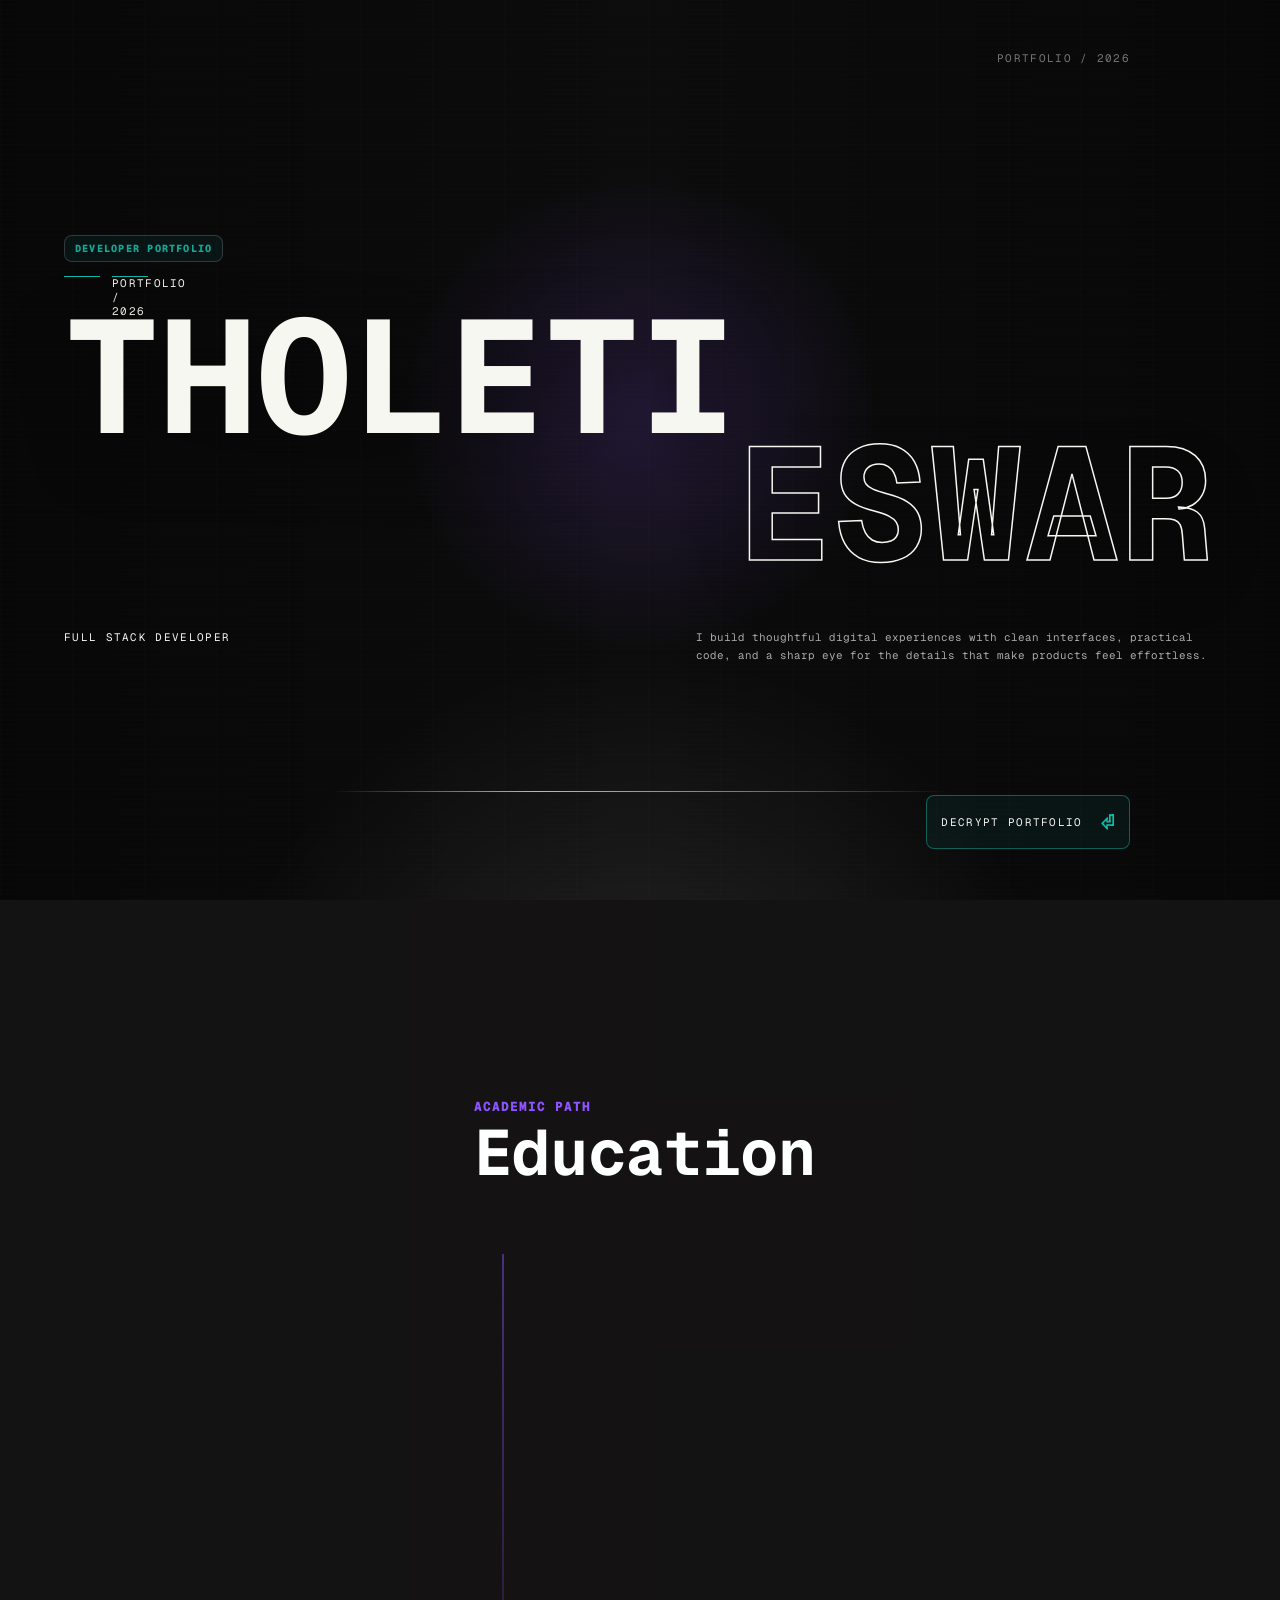
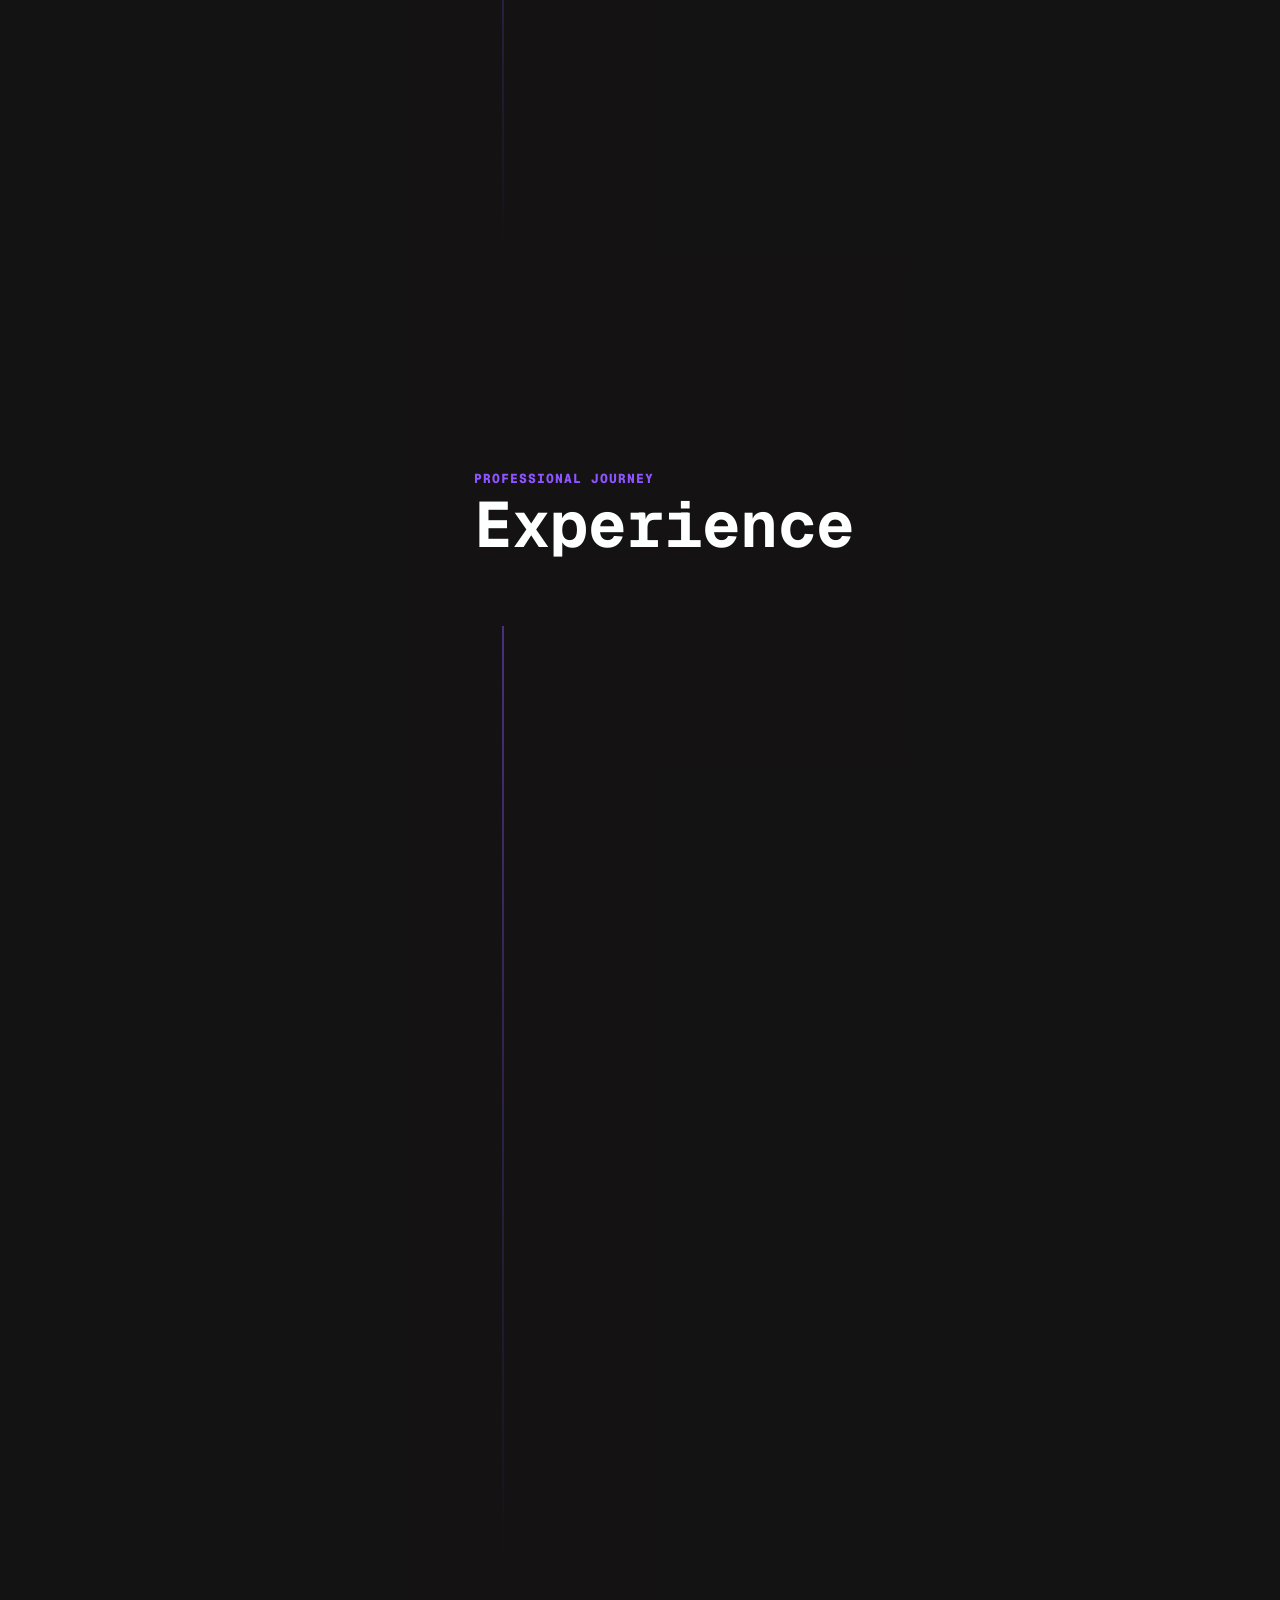
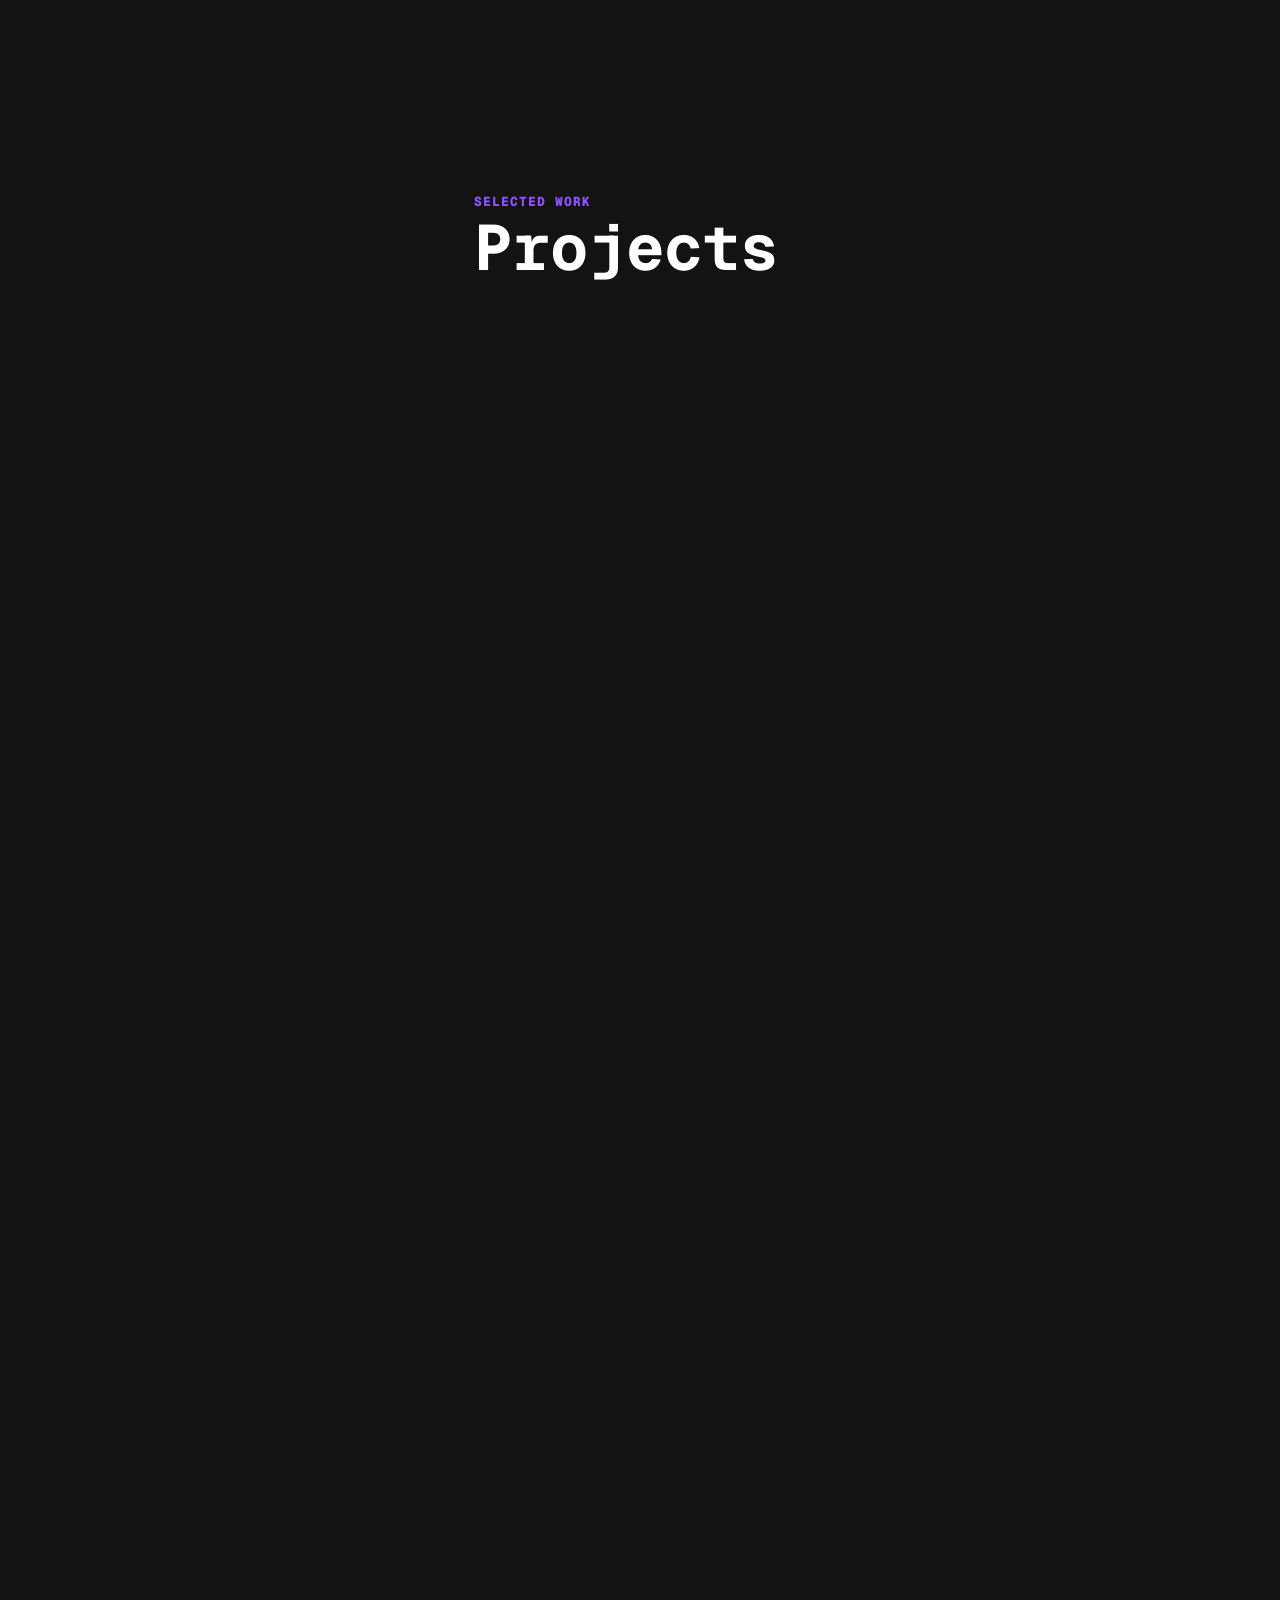
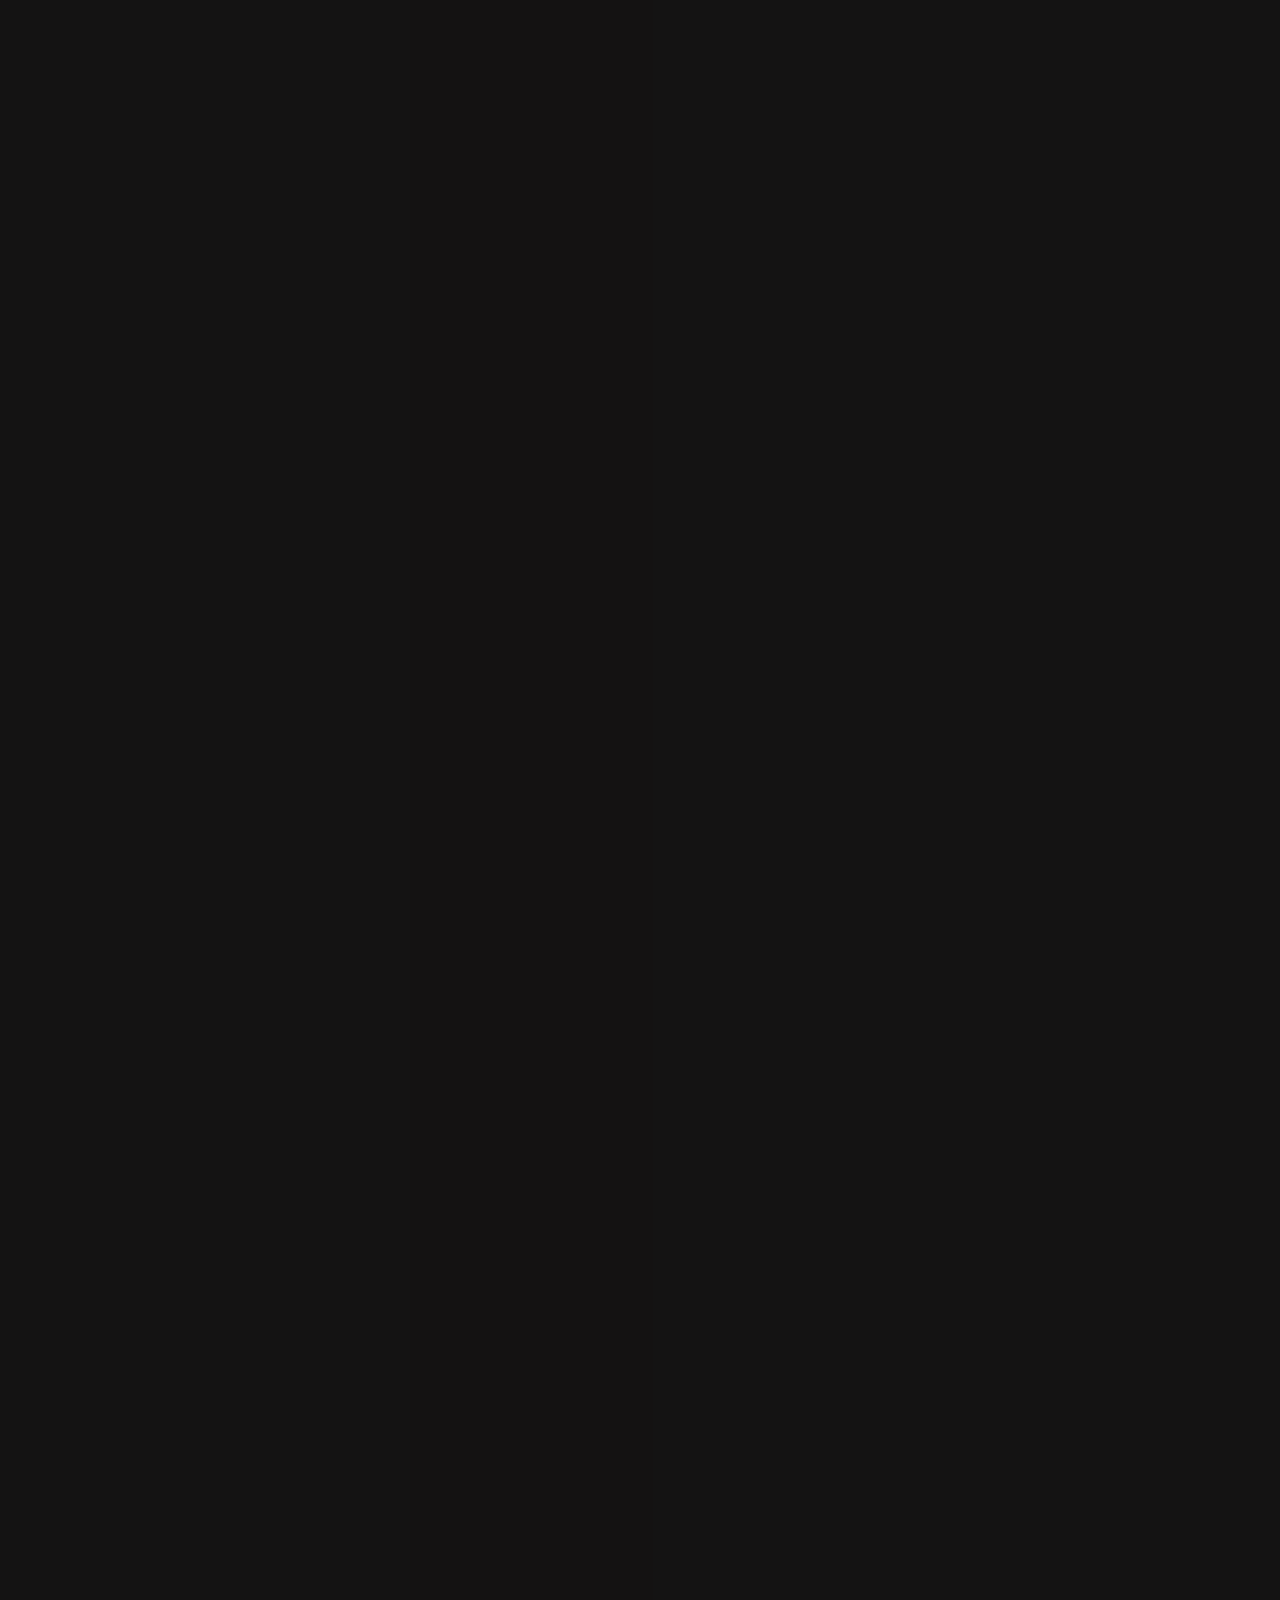
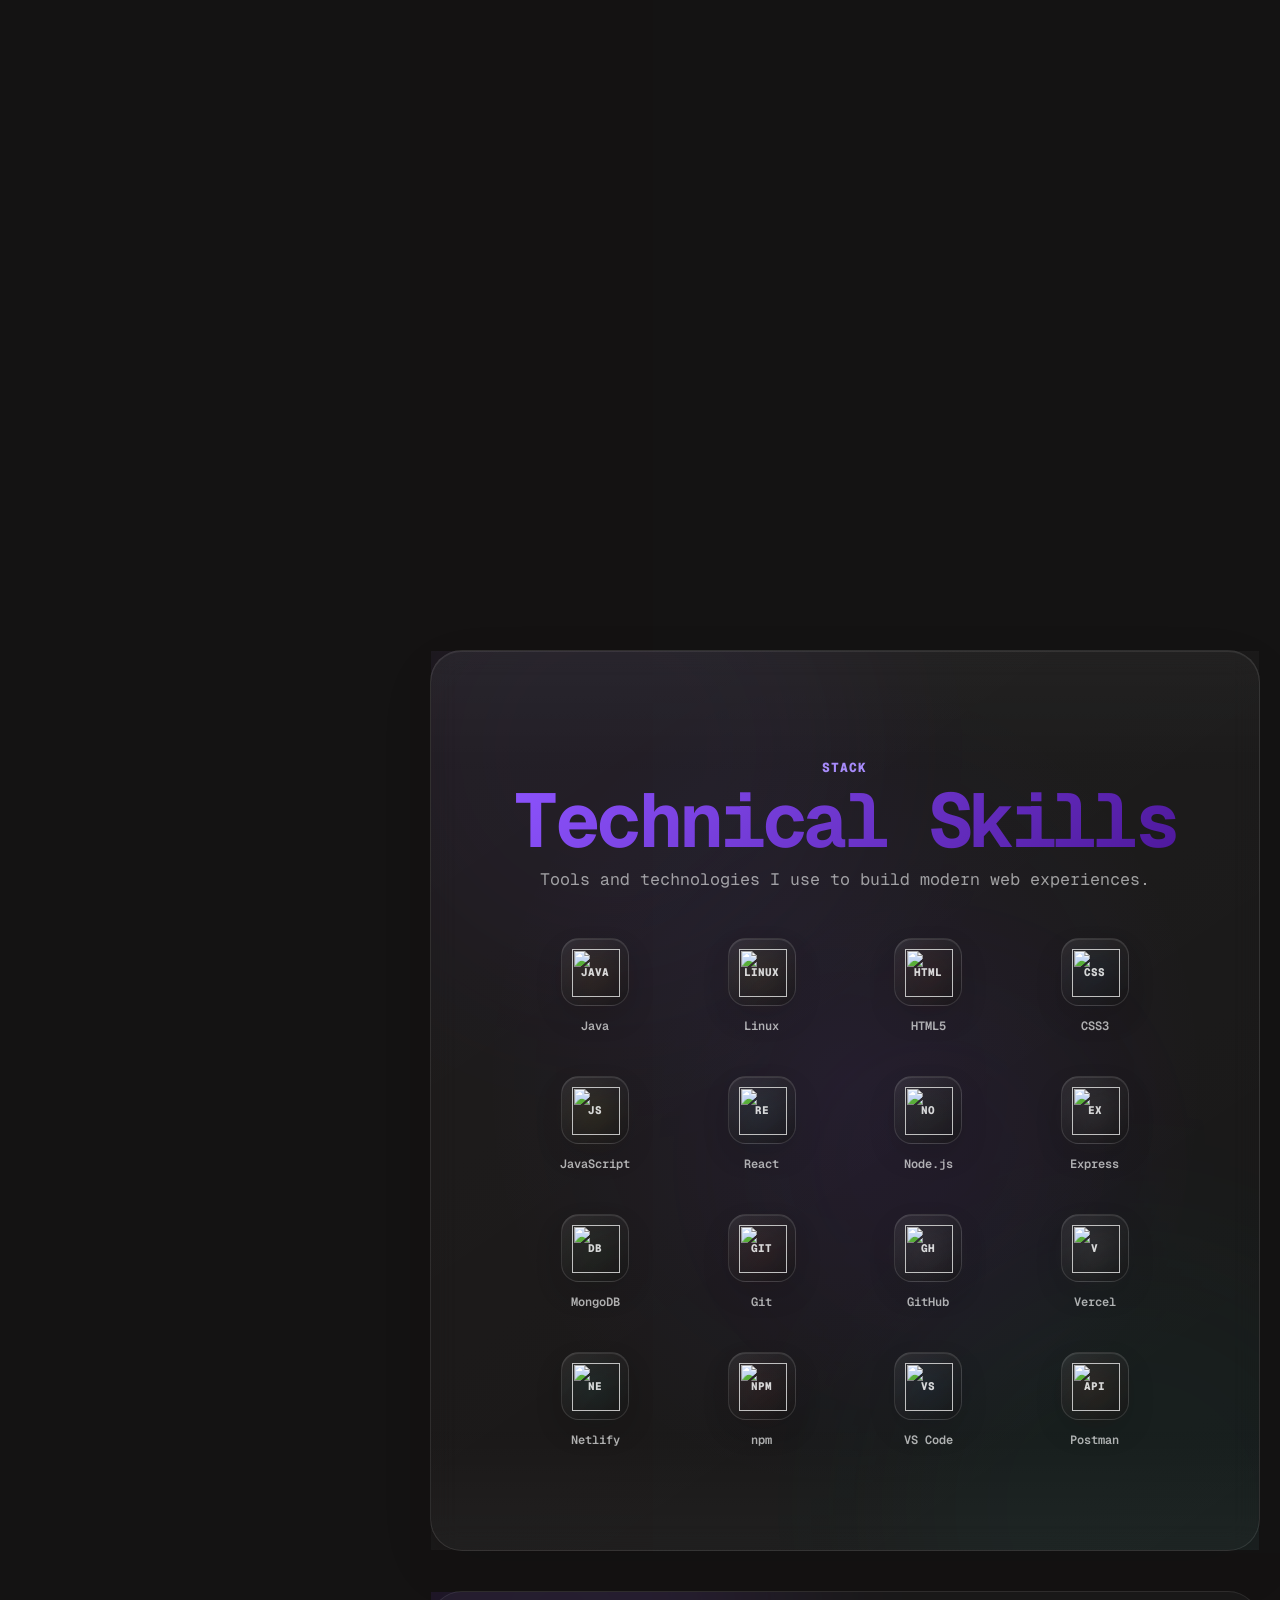
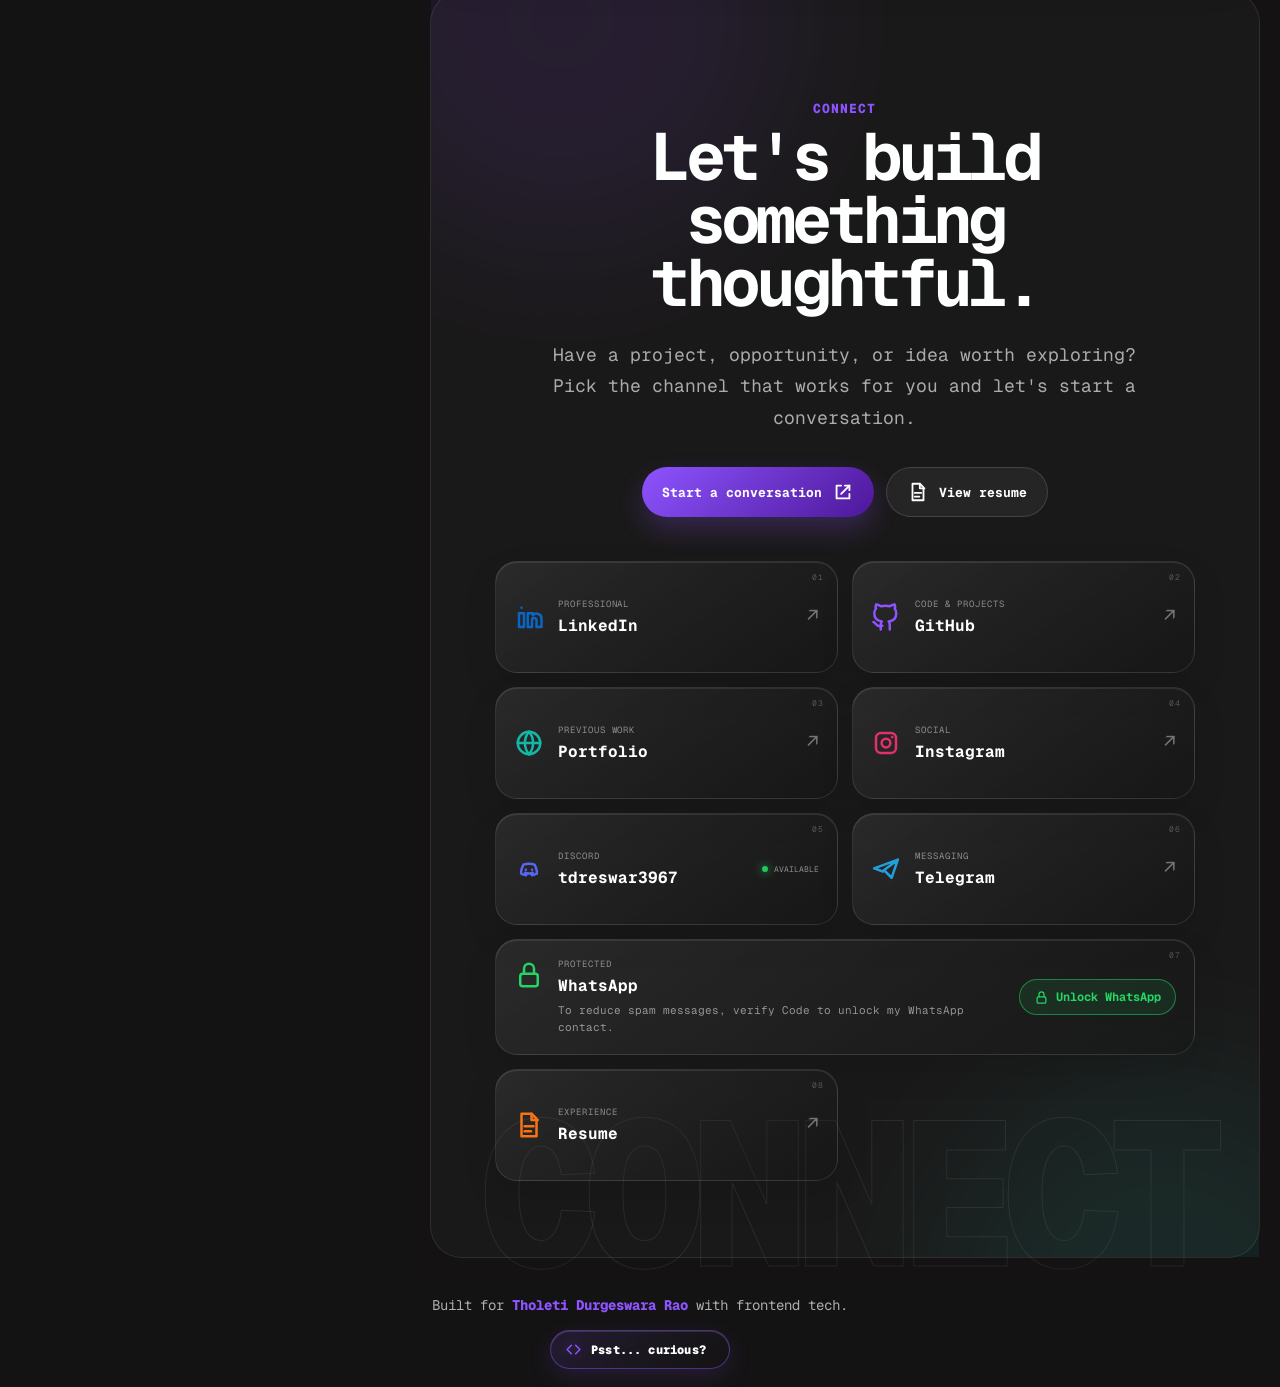
==== commit 26bfada8: "Added JAVA Certificate and Added Translation file as content" ====
--- a/index.html
+++ b/index.html
@@ -5,6 +5,758 @@
     <meta name="viewport" content="width=device-width, initial-scale=1.0" />
     <meta
       name="description"
-      content="Portfolio of Tholeti Durgeswara Rao, a web developer building clean frontend and MERN applications."
+      data-content-content="meta.description"
     />
-    <meta name="keywords" content="Eswar Tholeti, Durgesh, Tholeti Eswar, Tholeti Durgeswara Rao, Durgeswara Rao, Tholeti, Full Stack Developer, Battelanka, Java Developer, React Developer, MERN S[...+    <meta name="keywords" content="Eswar Tholeti, Durgesh, Tholeti Eswar, Tholeti Durgeswara Rao, Durgeswara Rao, Tholeti, Full Stack Developer, Battelanka, Java Developer, React Developer, MERN Stack Developer, Pitapuram MLA Gaari Taluka">
+    <link rel="canonical" href="https://tholeti-eswar.vercel.app/" />
+    <title data-content="meta.title"></title>
+    <link rel="preconnect" href="https://fonts.googleapis.com" />
+    <link rel="preconnect" href="https://fonts.gstatic.com" crossorigin />
+    <link
+      href="https://fonts.googleapis.com/css2?family=Geist+Mono:wght@400;500;600;700;800&display=swap"
+      rel="stylesheet"
+    />
+    <link rel="stylesheet" href="styles.css" />
+  </head>
+    <!--
+      ╭──────────────────────────────────────────────────────────────╮
+      │  HELLO, SOURCE EXPLORER ✦                                    │
+      │  You found the layer most visitors never open.               │
+      │  Curiosity is a developer superpower.                        │
+      │  Open Console and try: portfolio.matrix()                     │
+      ╰──────────────────────────────────────────────────────────────╯
+    -->  <body class="bg-mode-particles dark">
+    <section class="opening" id="opening" data-content-aria-label="opening.ariaLabel">
+      <div class="opening-grid" aria-hidden="true"></div>
+      <div class="opening-stage-line" aria-hidden="true"></div>
+      <div class="opening-index" aria-hidden="true" data-content="opening.index"></div>
+      <div class="opening-content">
+        <p class="opening-pretitle" data-content="opening.pretitle"></p>
+        <p class="opening-label"><span></span><span data-content="opening.label"></span></p>
+        <h1 class="opening-name" data-content-aria-label="opening.fullName">
+          <span data-content="opening.firstName"></span>
+          <span data-content="opening.lastName"></span>
+        </h1>
+        <div class="opening-meta">
+          <p data-content="opening.role"></p>
+          <p data-content="opening.description"></p>
+          <!--Andhralo Manchoodu
+          Andharo Manchi Vaaldu
+          Lakkavaram ki Manchodu 
+          -->
+        </div>
+      </div>
+      <button class="opening-enter" id="openingEnter" type="button" data-content-aria-label="opening.enterLabel" disabled>
+        <span data-content="opening.enter"></span>
+        <span aria-hidden="true">&#9166;</span>
+      </button>
+      <div class="opening-challenge" id="decryptChallenge" aria-live="polite" hidden>
+        <p class="challenge-eyebrow" data-content="opening.challengeEyebrow"></p>
+        <p class="challenge-prompt" id="challengePrompt" data-content="opening.challengePrompt"></p>
+        <div class="challenge-options" id="challengeOptions" data-content-aria-label="opening.challengeOptions"></div>
+        <p class="challenge-feedback" id="challengeFeedback" data-content="opening.challengeFeedback"></p>
+      </div>
+      <div class="opening-decrypt" aria-hidden="true">
+        <span data-content="opening.decrypting"></span>
+        <i></i><i></i><i></i>
+      </div>
+    </section>
+    <div class="theme-background" aria-hidden="true"></div>
+    <canvas class="cursor-field" id="cursorField" aria-hidden="true"></canvas>
+
+    <svg class="icon-sprite" aria-hidden="true">
+      <symbol id="icon-home" viewBox="0 0 24 24"><path d="M3 11.5 12 4l9 7.5"/><path d="M5 10.5V20h5v-6h4v6h5v-9.5"/></symbol>
+      <symbol id="icon-folder" viewBox="0 0 24 24"><path d="M3 6.5A2.5 2.5 0 0 1 5.5 4H9l2.2 2.5h7.3A2.5 2.5 0 0 1 21 9v8.5a2.5 2.5 0 0 1-2.5 2.5h-13A2.5 2.5 0 0 1 3 17.5Z"/></symbol>
+      <symbol id="icon-tool" viewBox="0 0 24 24"><path d="M14.5 6.5 17 4l3 3-2.5 2.5"/><path d="m14 7 3 3-8.5 8.5H5.5v-3Z"/></symbol>
+      <symbol id="icon-mail" viewBox="0 0 24 24"><path d="M4 6h16v12H4Z"/><path d="m4 7 8 6 8-6"/></symbol>
+      <symbol id="icon-moon" viewBox="0 0 24 24"><path d="M20 15.5A8.5 8.5 0 0 1 8.5 4 8.8 8.8 0 1 0 20 15.5Z"/></symbol>
+      <symbol id="icon-linkedin" viewBox="0 0 24 24"><path d="M4 9h4v11H4Z"/><path d="M6 4.5v.1"/><path d="M11 9h4v1.7A4 4 0 0 1 22 13.5V20h-4v-5.5a1.8 1.8 0 0 0-3.6 0V20H11Z"/></symbol>
+      <symbol id="icon-github" viewBox="0 0 24 24"><path d="M9 19c-5 1.5-5-2.5-7-3"/><path d="M15 22v-3.9a3.3 3.3 0 0 0-.9-2.6c3-.3 6.1-1.5 6.1-6.6A5.1 5.1 0 0 0 19 5.4 4.7 4.7 0 0 0 18.9 2s-1.1-.3-3.9 1.4a13.4 13.4 0 0 0-7 0C5.2 1.7 4.1 2 4.1 2A4.7 4.7 0 0 0 4 5.4a5.1 5.1 0 0 0-1.4 3.5c0 5.1 3.1 6.3 6.1 6.6a3.3 3.3 0 0 0-.9 2.6V22"/></symbol>
+      <symbol id="icon-globe" viewBox="0 0 24 24"><circle cx="12" cy="12" r="9"/><path d="M3 12h18"/><path d="M12 3a14 14 0 0 1 0 18"/><path d="M12 3a14 14 0 0 0 0 18"/></symbol>
+      <symbol id="icon-instagram" viewBox="0 0 24 24"><rect x="4" y="4" width="16" height="16" rx="4"/><circle cx="12" cy="12" r="3.5"/><path d="M17 7.2v.1"/></symbol>
+      <symbol id="icon-file" viewBox="0 0 24 24"><path d="M6 3h8l4 4v14H6Z"/><path d="M14 3v5h5"/><path d="M8.5 13h7"/><path d="M8.5 17h5"/></symbol>
+      <symbol id="icon-external" viewBox="0 0 24 24"><path d="M14 5h5v5"/><path d="m19 5-9 9"/><path d="M19 14v5H5V5h5"/></symbol>
+      <symbol id="icon-discord" viewBox="0 0 24 24"><path d="M7.5 8.5A14 14 0 0 1 12 7.8a14 14 0 0 1 4.5.7l1.2 2.9c.5 1.4.7 2.8.6 4.3A12 12 0 0 1 14.5 17l-.8-1.3a7 7 0 0 0 1.4-.7 8.8 8.8 0 0 1-6.2 0c.4.3.9.5 1.4.7L9.5 17a12 12 0 0 1-3.8-1.3 10.8 10.8 0 0 1 .6-4.3Z"/><path d="M9.5 12.5v.1"/><path d="M14.5 12.5v.1"/></symbol>
+      <symbol id="icon-code" viewBox="0 0 24 24"><path d="m9 18-6-6 6-6"/><path d="m15 6 6 6-6 6"/></symbol>
+      <symbol id="icon-server" viewBox="0 0 24 24"><rect x="4" y="4" width="16" height="6" rx="2"/><rect x="4" y="14" width="16" height="6" rx="2"/><path d="M8 7h.1"/><path d="M8 17h.1"/></symbol>
+      <symbol id="icon-database" viewBox="0 0 24 24"><ellipse cx="12" cy="5" rx="7" ry="3"/><path d="M5 5v6c0 1.7 3.1 3 7 3s7-1.3 7-3V5"/><path d="M5 11v6c0 1.7 3.1 3 7 3s7-1.3 7-3v-6"/></symbol>
+      <symbol id="icon-cloud" viewBox="0 0 24 24"><path d="M6.5 18h10.8A4 4 0 0 0 18 10a6 6 0 0 0-11.2 2A3 3 0 0 0 6.5 18Z"/></symbol>
+      <symbol id="icon-arrow-up" viewBox="0 0 24 24"><path d="m6 15 6-6 6 6"/></symbol>
+      <symbol id="icon-telegram" viewBox="0 0 24 24"><path d="M21.5 4.5 2.5 11.5l7 2.5m12-9.5-5 14.5-5-5m10-9.5-12 9"/></symbol>
+      <symbol id="icon-whatsapp" viewBox="0 0 24 24"><path d="M12 2a10 10 0 0 1 8.66 15l1.34 5-5.18-1.34A10 10 0 1 1 12 2Z"/><path d="M8.5 9.5c.5 1 1.5 3 3.5 4.5s3.5 1.5 4.5 1.5"/></symbol>
+      <symbol id="icon-lock" viewBox="0 0 24 24"><rect x="5" y="11" width="14" height="10" rx="2"/><path d="M8 11V7a4 4 0 0 1 8 0v4"/></symbol>
+    </svg>
+
+    <div class="progress" aria-hidden="true"><span id="progressBar"></span></div>
+
+    <header class="top-nav glass3d" data-content-aria-label="navigation.primary">
+      <a class="nav-brand" href="#home" data-content-aria-label="navigation.brandLabel">
+        <span class="brand-mark" aria-hidden="true" data-content="navigation.brandMark"></span>
+        <span class="brand-name"><span data-content="navigation.brandName"></span> <span data-content="navigation.brandRole"></span></span>
+      </a>
+
+      <div class="nav-actions">
+        <nav class="nav-links" data-content-aria-label="navigation.main">
+          <a class="nav-pill active" href="#home" data-section="home" data-content="navigation.items.0.label"></a>
+          <a class="nav-pill" href="#education" data-section="education" data-content="navigation.items.1.label"></a>
+          <a class="nav-pill" href="#experience" data-section="experience" data-content="navigation.items.2.label"></a>
+          <a class="nav-pill" href="#work" data-section="work" data-content="navigation.items.3.label"></a>
+          <a class="nav-pill" href="#certificates" data-section="certificates" data-content="navigation.items.4.label"></a>
+          <a class="nav-pill" href="#tools" data-section="tools" data-content="navigation.items.5.label"></a>
+          <a class="nav-pill" href="#contact" data-section="contact" data-content="navigation.items.6.label"></a>
+        </nav>
+
+        <button id="themeToggle" class="nav-icon" type="button" data-content-aria-label="navigation.themeToggle">
+          <svg class="icon"><use href="#icon-moon"></use></svg>
+        </button>
+
+        <button id="menuToggle" class="nav-icon menu-toggle" type="button" data-content-aria-label="navigation.menuToggle" aria-expanded="false" aria-controls="mobileMenu">
+          <svg class="menu-icon" viewBox="0 0 24 24" aria-hidden="true">
+            <path d="M4 7h16M4 12h16M4 17h16"></path>
+          </svg>
+        </button>
+      </div>
+
+      <nav class="mobile-menu" id="mobileMenu" data-content-aria-label="navigation.mobile">
+        <a href="#home" data-section="home"><span data-content="navigation.items.0.number"></span><span data-content="navigation.items.0.label"></span></a>
+        <a href="#education" data-section="education"><span data-content="navigation.items.1.number"></span><span data-content="navigation.items.1.label"></span></a>
+        <a href="#experience" data-section="experience"><span data-content="navigation.items.2.number"></span><span data-content="navigation.items.2.label"></span></a>
+        <a href="#work" data-section="work"><span data-content="navigation.items.3.number"></span><span data-content="navigation.items.3.label"></span></a>
+        <a href="#certificates" data-section="certificates"><span data-content="navigation.items.4.number"></span><span data-content="navigation.items.4.label"></span></a>
+        <a href="#tools" data-section="tools"><span data-content="navigation.items.5.number"></span><span data-content="navigation.items.5.label"></span></a>
+        <a href="#contact" data-section="contact"><span data-content="navigation.items.6.number"></span><span data-content="navigation.items.6.label"></span></a>
+      </nav>
+    </header>
+
+    <aside class="prefs" id="themePanel" data-content-aria-label="appearance.ariaLabel">
+      <button class="theme-launcher" id="themeLauncher" type="button" data-content-aria-label="appearance.open" aria-expanded="false" aria-controls="themePanel">
+        <svg viewBox="0 0 24 24" aria-hidden="true">
+          <defs>
+            <linearGradient id="themeIconGradient" x1="3" y1="3" x2="21" y2="21">
+              <stop offset="0" stop-color="#a78bfa"/>
+              <stop offset=".52" stop-color="#22d3ee"/>
+              <stop offset="1" stop-color="#fb7185"/>
+            </linearGradient>
+          </defs>
+          <circle cx="12" cy="12" r="3.6"/>
+          <path d="M12 2.5v2M12 19.5v2M2.5 12h2M19.5 12h2M5.3 5.3l1.4 1.4M17.3 17.3l1.4 1.4M18.7 5.3l-1.4 1.4M6.7 17.3l-1.4 1.4"/>
+        </svg>
+      </button>
+      <span class="appearance-title" data-content="appearance.title"></span>
+      <span class="palette-label" data-content="appearance.accent"></span>
+      <div class="swatches" data-content-aria-label="appearance.gradientThemes">
+        <button class="swatch active" type="button" data-color="#8d54ff" data-dark="#4d179a" data-gradient="linear-gradient(135deg, #8d54ff, #4d179a)" style="--swatch-gradient:linear-gradient(135deg,#8d54ff,#4d179a)" data-content-aria-label="appearance.swatches.0"></button>
+        <button class="swatch" type="button" data-color="#14b8a6" data-dark="#0f766e" data-gradient="linear-gradient(135deg, #2dd4bf, #0f766e)" style="--swatch-gradient:linear-gradient(135deg,#2dd4bf,#0f766e)" data-content-aria-label="appearance.swatches.1"></button>
+        <button class="swatch" type="button" data-color="#f97316" data-dark="#c2410c" data-gradient="linear-gradient(135deg, #fb923c, #ea580c)" style="--swatch-gradient:linear-gradient(135deg,#fb923c,#ea580c)" data-content-aria-label="appearance.swatches.2"></button>
+        <button class="swatch" type="button" data-color="#22c55e" data-dark="#15803d" data-gradient="linear-gradient(135deg, #4ade80, #15803d)" style="--swatch-gradient:linear-gradient(135deg,#4ade80,#15803d)" data-content-aria-label="appearance.swatches.3"></button>
+        <button class="swatch" type="button" data-color="#ec4899" data-dark="#9d174d" data-gradient="linear-gradient(135deg, #f472b6, #9d174d)" style="--swatch-gradient:linear-gradient(135deg,#f472b6,#9d174d)" data-content-aria-label="appearance.swatches.4"></button>
+        <button class="swatch" type="button" data-color="#0ea5e9" data-dark="#1d4ed8" data-gradient="linear-gradient(135deg, #38bdf8, #1d4ed8)" style="--swatch-gradient:linear-gradient(135deg,#38bdf8,#1d4ed8)" data-content-aria-label="appearance.swatches.5"></button>
+      </div>
+      <span class="palette-label background-label" data-content="appearance.background"></span>
+      <div class="background-modes" role="group" data-content-aria-label="appearance.backgroundTheme">
+        <button class="background-mode active" type="button" data-bg-mode="particles" data-content-data-label="appearance.modes.0.label" data-content-aria-label="appearance.modes.0.ariaLabel" aria-pressed="true"><svg viewBox="0 0 24 24" aria-hidden="true"><circle cx="7" cy="8" r="1.5"/><circle cx="16.5" cy="6.5" r="1"/><circle cx="17" cy="16" r="1.5"/><circle cx="8" cy="17" r="1"/><circle cx="12" cy="12" r="2"/></svg></button>
+        <button class="background-mode" type="button" data-bg-mode="silk" data-content-data-label="appearance.modes.1.label" data-content-aria-label="appearance.modes.1.ariaLabel" aria-pressed="false"><svg viewBox="0 0 24 24" aria-hidden="true"><path d="M3 8c3-3 6 3 9 0s6 3 9 0"/><path d="M3 15c3-3 6 3 9 0s6 3 9 0"/></svg></button>
+        <button class="background-mode" type="button" data-bg-mode="rays" data-content-data-label="appearance.modes.2.label" data-content-aria-label="appearance.modes.2.ariaLabel" aria-pressed="false"><svg viewBox="0 0 24 24" aria-hidden="true"><path d="m12 3-2 8h4l-2 10"/><path d="m4 6 4 5M20 6l-4 5"/></svg></button>
+        <button class="background-mode" type="button" data-bg-mode="minimal" data-content-data-label="appearance.modes.3.label" data-content-aria-label="appearance.modes.3.ariaLabel" aria-pressed="false"><svg viewBox="0 0 24 24" aria-hidden="true"><circle cx="12" cy="12" r="7"/></svg></button>
+      </div>    </aside>
+
+    <main class="layout">
+      <section class="profile-panel" id="profile" data-content-aria-label="profile.ariaLabel">
+        <div class="profile-inner">
+          <div class="profile-glow" aria-hidden="true"></div>
+
+          <div class="profile-meta">
+            <span data-content="profile.index"></span>
+            <span class="profile-availability"><i></i><span data-content="profile.availability"></span></span>
+          </div>
+
+          <div class="avatar-shell">
+            <div class="avatar-ring" aria-hidden="true"></div>
+            <div class="avatar">
+              <img src="assets/profile.jpg" data-content-alt="profile.imageAlt" />
+            </div>
+            <span class="avatar-badge" aria-hidden="true">&lt;/&gt;</span>
+          </div>
+
+          <p class="eyebrow" data-content="profile.role"></p>
+          <h1 class="profile-name" data-content="profile.name"></h1>
+          <p class="intro" data-content="profile.intro"></p>
+
+          <div class="quick-links" data-content-aria-label="profile.socialLinks">
+            <a class="icon-link" href="https://www.linkedin.com/in/tholeti-eswar57" target="_blank" rel="noreferrer" data-content-aria-label="profile.social.0" data-content-data-tooltip="profile.social.0"><svg class="icon"><use href="#icon-linkedin"></use></svg></a>
+            <a class="icon-link" href="https://github.com/ESWAR8357" target="_blank" rel="noreferrer" data-content-aria-label="profile.social.1" data-content-data-tooltip="profile.social.1"><svg class="icon"><use href="#icon-github"></use></svg></a>
+            <a class="icon-link" href="https://eswarprofile7.netlify.app" target="_blank" rel="noreferrer" data-content-aria-label="profile.social.2" data-content-data-tooltip="profile.social.2"><svg class="icon"><use href="#icon-globe"></use></svg></a>
+            <a class="icon-link" href="https://www.instagram.com/eswar_eternal" target="_blank" rel="noreferrer" data-content-aria-label="profile.social.3" data-content-data-tooltip="profile.social.3"><svg class="icon"><use href="#icon-instagram"></use></svg></a>
+            <a class="icon-link" href="https://t.me/bangaram82" target="_blank" rel="noopener noreferrer" data-content-aria-label="profile.social.4" data-content-data-tooltip="profile.social.4"><svg class="icon"><use href="#icon-telegram"></use></svg></a>
+            <a class="icon-link" href="assets/Tholeti_Eswar_Resume.pdf" target="_blank" rel="noreferrer" data-content-aria-label="profile.social.5" data-content-data-tooltip="profile.social.5"><svg class="icon"><use href="#icon-file"></use></svg></a>
+          </div>
+
+          <div class="status-card">
+            <span class="dot"></span>
+            <div>
+              <small data-content="profile.statusTitle"></small>
+              <p data-content="profile.status"></p>
+            </div>
+          </div>
+
+          <div class="inspect-hint profile-inspect-hint" tabindex="0" role="note" data-content-aria-label="profile.inspectLabel">
+            <svg class="icon" aria-hidden="true"><use href="#icon-code"></use></svg>
+            <span class="inspect-hint-teaser" data-content="profile.inspectTeaser"></span>
+            <span class="inspect-hint-reveal"><span data-content="profile.inspectReveal"></span></span>
+          </div>        </div>
+      </section>
+
+      <div class="content">
+        <section class="section hero" id="home">
+          <p class="section-kicker" data-content="hero.kicker"></p>
+          <h2 data-content="hero.name"></h2>
+          <p data-content="hero.description"></p>
+          <div class="hero-actions">
+            <a class="primary-action" href="#work"><svg class="icon"><use href="#icon-folder"></use></svg><span data-content="hero.viewWork"></span></a>
+            <a class="secondary-action" href="assets/Tholeti_Eswar_Resume.pdf" target="_blank" rel="noreferrer"><svg class="icon"><use href="#icon-file"></use></svg><span data-content="hero.resume"></span></a>
+            <a class="secondary-action" href="#contact"><svg class="icon"><use href="#icon-mail"></use></svg><span data-content="hero.contact"></span></a>
+          </div>
+        </section>
+
+        <section class="section education-section" id="education" aria-labelledby="educationTitle">
+          <div class="section-head">
+            <p class="section-kicker" data-content="education.kicker"></p>
+            <h2 id="educationTitle" data-content="education.title"></h2>
+          </div>
+
+          <div class="education-timeline">
+            <article class="education-card">
+              <div class="education-marker" aria-hidden="true" data-content="education.items.0.marker"></div>
+              <div class="education-content">
+                <p class="education-period" data-content="education.items.0.period"></p>
+                <h3 data-content="education.items.0.degree"></h3>
+                <p data-content="education.items.0.school"></p>
+                <button class="education-score magic-score" type="button" data-content-aria-label="education.items.0.scoreAriaLabel">
+                  <span class="score-label" data-content="education.items.0.scoreLabel"></span>
+                  <span class="score-teaser" data-content="education.items.0.scoreTeaser"></span>
+                  <span class="score-value" data-content="education.items.0.score"></span>
+                </button>
+              </div>
+            </article>
+
+            <article class="education-card">
+              <div class="education-marker" aria-hidden="true" data-content="education.items.1.marker"></div>
+              <div class="education-content">
+                <p class="education-period" data-content="education.items.1.period"></p>
+                <h3 data-content="education.items.1.degree"></h3>
+                <p data-content="education.items.1.school"></p>
+                <button class="education-score magic-score score-percent" type="button" data-content-aria-label="education.items.1.scoreAriaLabel">
+                  <span class="score-label" data-content="education.items.1.scoreLabel"></span>
+                  <span class="score-teaser" data-content="education.items.1.scoreTeaser"></span>
+                  <span class="score-value" data-content="education.items.1.score"></span>
+                </button>
+              </div>
+            </article>
+
+            <article class="education-card">
+              <div class="education-marker" aria-hidden="true" data-content="education.items.2.marker"></div>
+              <div class="education-content">
+                <p class="education-period" data-content="education.items.2.period"></p>
+                <h3 data-content="education.items.2.degree"></h3>
+                <p data-content="education.items.2.school"></p>
+                <button class="education-score magic-score" type="button" data-content-aria-label="education.items.2.scoreAriaLabel">
+                  <span class="score-label" data-content="education.items.2.scoreLabel"></span>
+                  <span class="score-teaser" data-content="education.items.2.scoreTeaser"></span>
+                  <span class="score-value" data-content="education.items.2.score"></span>
+                </button>
+              </div>
+            </article>
+          </div>
+        </section>
+
+        <section class="section experience-section" id="experience" aria-labelledby="experienceTitle">
+          <div class="section-head">
+            <p class="section-kicker" data-content="experience.kicker"></p>
+            <h2 id="experienceTitle" data-content="experience.title"></h2>
+          </div>
+
+          <div class="experience-timeline">
+
+            <article class="experience-card">
+              <div class="experience-marker" aria-hidden="true" data-content="experience.items.0.marker"></div>
+              <div class="experience-content">
+                <div class="experience-header">
+                  <div class="experience-thumb">
+                    <a href="assets/certificates/FULL_STACK_JAVA_Development_Talent_shine.pdf" target="_blank" rel="noreferrer" data-content-aria-label="experience.items.0.certificateLabel">
+                      <img src="assets/certificates/FULL_STACK_JAVA_Development_Talent_shine.webp" data-content-alt="experience.items.0.imageAlt" loading="lazy" />
+                    </a>
+                  </div>
+                  <div class="experience-meta">
+                    <p class="experience-period" data-content="experience.items.0.period"></p>
+                    <h3 data-content="experience.items.0.title"></h3>
+                    <p class="experience-org" data-content="experience.items.0.organization"></p>
+                  </div>
+                </div>
+                <ul class="experience-points">
+                  <li data-content="experience.items.0.description"></li>
+                </ul>
+                <div class="experience-footer">
+                  <a class="experience-cert-link" href="assets/certificates/FULL_STACK_JAVA_Development_Talent_shine.pdf" target="_blank" rel="noreferrer">
+                    <svg class="icon"><use href="#icon-external"></use></svg>
+                    <span data-content="experience.viewCertificate"></span>
+                  </a>
+                </div>
+              </div>
+            </article>
+
+            <article class="experience-card">
+              <div class="experience-marker" aria-hidden="true" data-content="experience.items.1.marker"></div>
+              <div class="experience-content">
+                <div class="experience-header">
+                  <div class="experience-thumb">
+                    <a href="assets/Experience/Internship Certificate - ServiceNow.pdf" target="_blank" rel="noreferrer" data-content-aria-label="experience.items.1.certificateLabel">
+                      <img src="assets/Experience/Internship Certificate - ServiceNow.webp" data-content-alt="experience.items.1.imageAlt" loading="lazy" />
+                    </a>
+                  </div>
+                  <div class="experience-meta">
+                    <p class="experience-period" data-content="experience.items.1.period"></p>
+                    <h3 data-content="experience.items.1.title"></h3>
+                    <p class="experience-org" data-content="experience.items.1.organization"></p>
+                  </div>
+                </div>
+                <ul class="experience-points">
+                  <li data-content="experience.items.1.description"></li>
+                </ul>
+                <div class="experience-footer">
+                  <a class="experience-cert-link" href="assets/Experience/Internship Certificate - ServiceNow.pdf" target="_blank" rel="noreferrer">
+                    <svg class="icon"><use href="#icon-external"></use></svg>
+                    <span data-content="experience.viewCertificate"></span>
+                  </a>
+                </div>
+              </div>
+            </article>
+
+            <article class="experience-card">
+              <div class="experience-marker" aria-hidden="true" data-content="experience.items.2.marker"></div>
+              <div class="experience-content">
+                <div class="experience-header">
+                  <div class="experience-thumb">
+                    <a href="assets/Experience/Internship Certificate Next24tech.jpg" target="_blank" rel="noreferrer" data-content-aria-label="experience.items.2.certificateLabel">
+                      <img src="assets/Experience/Internship Certificate Next24tech.webp" data-content-alt="experience.items.2.imageAlt" loading="lazy" />
+                    </a>
+                  </div>
+                  <div class="experience-meta">
+                    <p class="experience-period" data-content="experience.items.2.period"></p>
+                    <h3 data-content="experience.items.2.title"></h3>
+                    <p class="experience-org" data-content="experience.items.2.organization"></p>
+                  </div>
+                </div>
+                <ul class="experience-points">
+                  <li data-content="experience.items.2.description"></li>
+                </ul>
+                <div class="experience-footer">
+                  <a class="experience-cert-link" href="assets/Experience/Internship Certificate Next24tech.jpg" target="_blank" rel="noreferrer">
+                    <svg class="icon"><use href="#icon-external"></use></svg>
+                    <span data-content="experience.viewCertificate"></span>
+                  </a>
+                </div>
+              </div>
+            </article>
+
+            <article class="experience-card">
+              <div class="experience-marker" aria-hidden="true" data-content="experience.items.3.marker"></div>
+              <div class="experience-content">
+                <div class="experience-header">
+                  <div class="experience-thumb">
+                    <a href="assets/Experience/Internship Merit certificate IIDT.pdf" target="_blank" rel="noreferrer" data-content-aria-label="experience.items.3.certificateLabel">
+                      <img src="assets/Experience/Internship Merit certificate IIDT.webp" data-content-alt="experience.items.3.imageAlt" loading="lazy" />
+                    </a>
+                  </div>
+                  <div class="experience-meta">
+                    <p class="experience-period" data-content="experience.items.3.period"></p>
+                    <h3 data-content="experience.items.3.title"></h3>
+                    <p class="experience-org" data-content="experience.items.3.organization"></p>
+                  </div>
+                </div>
+                <ul class="experience-points">
+                  <li data-content="experience.items.3.description"></li>
+                </ul>
+                <div class="experience-footer">
+                  <a class="experience-cert-link" href="assets/Experience/Internship Merit certificate IIDT.pdf" target="_blank" rel="noreferrer">
+                    <svg class="icon"><use href="#icon-external"></use></svg>
+                    <span data-content="experience.viewCertificate"></span>
+                  </a>
+                </div>
+              </div>
+            </article>
+
+          </div>
+        </section>
+
+        <section class="section projects-section" id="work">
+          <div class="section-head">
+            <p class="section-kicker" data-content="projects.kicker"></p>
+            <h2 data-content="projects.title"></h2>
+          </div>
+
+          <article class="project-card">
+            <div>
+              <p class="project-type" data-content="projects.items.0.type"></p>
+              <h3 data-content="projects.items.0.title"></h3>
+              <p data-content="projects.items.0.description"></p>
+            </div>
+            <div class="project-links">
+              <a href="https://placement-portal-eswar.vercel.app/" target="_blank" rel="noreferrer"><svg class="icon"><use href="#icon-external"></use></svg><span data-content="projects.live"></span></a>
+              <a href="https://github.com/ESWAR8357/placement_portal_eswar" target="_blank" rel="noreferrer"><svg class="icon"><use href="#icon-github"></use></svg><span data-content="projects.github"></span></a>
+            </div>
+          </article>
+
+          <article class="project-card">
+            <div>
+              <p class="project-type" data-content="projects.items.1.type"></p>
+              <h3 data-content="projects.items.1.title"></h3>
+              <p data-content="projects.items.1.description"></p>
+            </div>
+            <div class="project-links">
+              <a href="https://eswarprojects15.netlify.app/" target="_blank" rel="noreferrer"><svg class="icon"><use href="#icon-external"></use></svg><span data-content="projects.live"></span></a>
+              <a href="https://github.com/ESWAR8357/Projects_15" target="_blank" rel="noreferrer"><svg class="icon"><use href="#icon-github"></use></svg><span data-content="projects.github"></span></a>
+            </div>
+          </article>
+
+          <article class="project-card">
+            <div>
+              <p class="project-type" data-content="projects.items.2.type"></p>
+              <h3 data-content="projects.items.2.title"></h3>
+              <p data-content="projects.items.2.description"></p>
+            </div>
+            <div class="project-links">
+              <a href="https://eswarlearn.netlify.app/" target="_blank" rel="noreferrer"><svg class="icon"><use href="#icon-external"></use></svg><span data-content="projects.live"></span></a>
+              <a href="https://github.com/ESWAR8357/eswarlearn" target="_blank" rel="noreferrer"><svg class="icon"><use href="#icon-github"></use></svg><span data-content="projects.github"></span></a>
+            </div>
+          </article>
+
+          <article class="project-card">
+            <div>
+              <p class="project-type" data-content="projects.items.3.type"></p>
+              <h3 data-content="projects.items.3.title"></h3>
+              <p data-content="projects.items.3.description"></p>
+            </div>
+            <div class="project-links">
+              <a href="https://tholeti-eswar.vercel.app/" target="_blank" rel="noreferrer"><svg class="icon"><use href="#icon-external"></use></svg><span data-content="projects.live"></span></a>
+              <a href="https://github.com/ESWAR8357/NEW_PORTFOLIO" target="_blank" rel="noreferrer"><svg class="icon"><use href="#icon-github"></use></svg><span data-content="projects.github"></span></a>
+            </div>
+          </article>
+        </section>
+
+        <section class="section certificates-section" id="certificates" aria-labelledby="certificatesTitle">
+          <div class="section-head certificates-heading">
+            <p class="section-kicker" data-content="certificates.kicker"></p>
+            <h2 id="certificatesTitle" data-content="certificates.title"></h2>
+            <p data-content="certificates.description"></p>
+          </div>
+
+          <div class="certificate-grid">
+            <article class="certificate-card">
+              <a class="certificate-preview" href="assets/certificates/AWS Cloud Practitioner.pdf" target="_blank" rel="noreferrer" data-content-aria-label="certificates.items.0.ariaLabel">
+                <img src="assets/certificates/AWS Cloud Practitioner.webp" data-content-alt="certificates.items.0.imageAlt" loading="lazy" />
+                <span class="certificate-open"><svg class="icon"><use href="#icon-external"></use></svg><span data-content="certificates.view"></span></span>
+              </a>
+              <div class="certificate-body">
+                <div class="certificate-brand"><span data-content="certificates.items.0.brand"></span><i aria-hidden="true"></i></div>
+                <p class="certificate-code" data-content="certificates.items.0.code"></p>
+                <h3 data-content="certificates.items.0.title"></h3>
+                <p data-content="certificates.items.0.description"></p>
+                <a href="assets/certificates/AWS Cloud Practitioner.pdf" target="_blank" rel="noreferrer"><span data-content="certificates.openPdf"></span> <span aria-hidden="true">&#8599;</span></a>
+              </div>
+            </article>
+
+            <article class="certificate-card">
+              <a class="certificate-preview" href="assets/certificates/servicenow-cad.pdf" target="_blank" rel="noreferrer" data-content-aria-label="certificates.items.1.ariaLabel">
+                <img src="assets/certificates/servicenow-cad.webp" data-content-alt="certificates.items.1.imageAlt" loading="lazy" />
+                <span class="certificate-open"><svg class="icon"><use href="#icon-external"></use></svg><span data-content="certificates.view"></span></span>
+              </a>
+              <div class="certificate-body">
+                <div class="certificate-brand"><span data-content="certificates.items.1.brand"></span><i aria-hidden="true"></i></div>
+                <p class="certificate-code" data-content="certificates.items.1.code"></p>
+                <h3 data-content="certificates.items.1.title"></h3>
+                <p data-content="certificates.items.1.description"></p>
+                <a href="assets/certificates/servicenow-cad.pdf" target="_blank" rel="noreferrer"><span data-content="certificates.openPdf"></span> <span aria-hidden="true">&#8599;</span></a>
+              </div>
+            </article>
+
+            <article class="certificate-card">
+              <a class="certificate-preview" href="assets/certificates/servicenow-csa.pdf" target="_blank" rel="noreferrer" data-content-aria-label="certificates.items.2.ariaLabel">
+                <img src="assets/certificates/servicenow-csa.webp" data-content-alt="certificates.items.2.imageAlt" loading="lazy" />
+                <span class="certificate-open"><svg class="icon"><use href="#icon-external"></use></svg><span data-content="certificates.view"></span></span>
+              </a>
+              <div class="certificate-body">
+                <div class="certificate-brand"><span data-content="certificates.items.2.brand"></span><i aria-hidden="true"></i></div>
+                <p class="certificate-code" data-content="certificates.items.2.code"></p>
+                <h3 data-content="certificates.items.2.title"></h3>
+                <p data-content="certificates.items.2.description"></p>
+                <a href="assets/certificates/servicenow-csa.pdf" target="_blank" rel="noreferrer"><span data-content="certificates.openPdf"></span> <span aria-hidden="true">&#8599;</span></a>
+              </div>
+            </article>
+
+            <article class="certificate-card" style="--certificate-accent:#5dff63">
+              <a class="certificate-preview" href="assets/certificates/servicenow-virtual-internship.pdf" target="_blank" rel="noreferrer" data-content-aria-label="certificates.items.3.ariaLabel">
+                <img src="assets/certificates/servicenow-virtual-internship.webp" data-content-alt="certificates.items.3.imageAlt" loading="lazy" />
+                <span class="certificate-open"><svg class="icon"><use href="#icon-external"></use></svg><span data-content="certificates.view"></span></span>
+              </a>
+              <div class="certificate-body">
+                <div class="certificate-brand"><span data-content="certificates.items.3.brand"></span><i aria-hidden="true"></i></div>
+                <p class="certificate-code" data-content="certificates.items.3.code"></p>
+                <h3 data-content="certificates.items.3.title"></h3>
+                <p data-content="certificates.items.3.description"></p>
+                <a href="assets/certificates/servicenow-virtual-internship.pdf" target="_blank" rel="noreferrer"><span data-content="certificates.openPdf"></span> <span aria-hidden="true">&#8599;</span></a>
+              </div>
+            </article>
+
+            <article class="certificate-card" style="--certificate-accent:#18a999">
+              <a class="certificate-preview" href="assets/certificates/iidt-full-stack.pdf" target="_blank" rel="noreferrer" data-content-aria-label="certificates.items.4.ariaLabel">
+                <img src="assets/certificates/iidt-full-stack.webp" data-content-alt="certificates.items.4.imageAlt" loading="lazy" />
+                <span class="certificate-open"><svg class="icon"><use href="#icon-external"></use></svg><span data-content="certificates.view"></span></span>
+              </a>
+              <div class="certificate-body">
+                <div class="certificate-brand"><span data-content="certificates.items.4.brand"></span><i aria-hidden="true"></i></div>
+                <p class="certificate-code" data-content="certificates.items.4.code"></p>
+                <h3 data-content="certificates.items.4.title"></h3>
+                <p data-content="certificates.items.4.description"></p>
+                <a href="assets/certificates/iidt-full-stack.pdf" target="_blank" rel="noreferrer"><span data-content="certificates.openPdf"></span> <span aria-hidden="true">&#8599;</span></a>
+              </div>
+            </article>
+
+            <article class="certificate-card" style="--certificate-accent:#b42318">
+              <a class="certificate-preview" href="assets/certificates/nptel-programming-c.pdf" target="_blank" rel="noreferrer" data-content-aria-label="certificates.items.5.ariaLabel">
+                <img src="assets/certificates/nptel-programming-c.webp" data-content-alt="certificates.items.5.imageAlt" loading="lazy" />
+                <span class="certificate-open"><svg class="icon"><use href="#icon-external"></use></svg><span data-content="certificates.view"></span></span>
+              </a>
+              <div class="certificate-body">
+                <div class="certificate-brand"><span data-content="certificates.items.5.brand"></span><i aria-hidden="true"></i></div>
+                <p class="certificate-code" data-content="certificates.items.5.code"></p>
+                <h3 data-content="certificates.items.5.title"></h3>
+                <p data-content="certificates.items.5.description"></p>
+                <a href="assets/certificates/nptel-programming-c.pdf" target="_blank" rel="noreferrer"><span data-content="certificates.openPdf"></span> <span aria-hidden="true">&#8599;</span></a>
+              </div>
+            </article>
+
+            <article class="certificate-card" style="--certificate-accent:#61dafb">
+              <a class="certificate-preview" href="assets/certificates/REACTJS_GFG.pdf" target="_blank" rel="noreferrer" data-content-aria-label="certificates.items.6.ariaLabel">
+                <img src="assets/certificates/REACTJS_GFG.webp" data-content-alt="certificates.items.6.imageAlt" loading="lazy" />
+                <span class="certificate-open"><svg class="icon"><use href="#icon-external"></use></svg><span data-content="certificates.view"></span></span>
+              </a>
+              <div class="certificate-body">
+                <div class="certificate-brand"><span data-content="certificates.items.6.brand"></span><i aria-hidden="true"></i></div>
+                <p class="certificate-code" data-content="certificates.items.6.code"></p>
+                <h3 data-content="certificates.items.6.title"></h3>
+                <p data-content="certificates.items.6.description"></p>
+                <a href="assets/certificates/REACTJS_GFG.pdf" target="_blank" rel="noreferrer"><span data-content="certificates.openPdf"></span> <span aria-hidden="true">&#8599;</span></a>
+              </div>
+            </article>
+          </div>
+        </section>
+        <section class="skills-showcase" id="tools" aria-labelledby="skillsTitle">
+          <div class="skills-sticky">
+            <div class="skills-pointer-glow" aria-hidden="true"></div>
+            <div class="skills-ambient" aria-hidden="true">
+              <span></span><span></span><span></span>
+            </div>
+
+            <div class="skills-heading">
+              <p class="section-kicker" data-content="skills.kicker"></p>
+              <h2 id="skillsTitle" data-content="skills.title"></h2>
+              <p data-content="skills.description"></p>
+            </div>
+
+            <div class="skills-stage">
+              <div class="skills-track">
+                <a class="skill-card" href="https://dev.java/learn/" target="_blank" rel="noreferrer" style="--skill-color:#f89820">
+                  <div class="skill-logo"><span data-content="skills.items.0.short"></span><img src="https://skillicons.dev/icons?i=java" alt="" loading="lazy"></div>
+                  <h3 data-content="skills.items.0.name"></h3>
+                </a>
+                <a class="skill-card" href="https://www.kernel.org/" target="_blank" rel="noreferrer" style="--skill-color:#fcc624">
+                  <div class="skill-logo"><span data-content="skills.items.1.short"></span><img src="https://skillicons.dev/icons?i=linux" alt="" loading="lazy"></div>
+                  <h3 data-content="skills.items.1.name"></h3>
+                </a>                <a class="skill-card" href="https://developer.mozilla.org/en-US/docs/Web/HTML" target="_blank" rel="noreferrer" style="--skill-color:#e34f26">
+                  <div class="skill-logo"><span data-content="skills.items.2.short"></span><img src="https://skillicons.dev/icons?i=html" alt="" loading="lazy"></div>
+                  <h3 data-content="skills.items.2.name"></h3>
+                </a>
+                <a class="skill-card" href="https://developer.mozilla.org/en-US/docs/Web/CSS" target="_blank" rel="noreferrer" style="--skill-color:#1572b6">
+                  <div class="skill-logo"><span data-content="skills.items.3.short"></span><img src="https://skillicons.dev/icons?i=css" alt="" loading="lazy"></div>
+                  <h3 data-content="skills.items.3.name"></h3>
+                </a>
+                <a class="skill-card" href="https://developer.mozilla.org/en-US/docs/Web/JavaScript" target="_blank" rel="noreferrer" style="--skill-color:#f7df1e">
+                  <div class="skill-logo"><span data-content="skills.items.4.short"></span><img src="https://skillicons.dev/icons?i=js" alt="" loading="lazy"></div>
+                  <h3 data-content="skills.items.4.name"></h3>
+                </a>
+                <a class="skill-card" href="https://react.dev/" target="_blank" rel="noreferrer" style="--skill-color:#61dafb">
+                  <div class="skill-logo"><span data-content="skills.items.5.short"></span><img src="https://skillicons.dev/icons?i=react" alt="" loading="lazy"></div>
+                  <h3 data-content="skills.items.5.name"></h3>
+                </a>
+                <a class="skill-card" href="https://nodejs.org/" target="_blank" rel="noreferrer" style="--skill-color:#5fa04e">
+                  <div class="skill-logo"><span data-content="skills.items.6.short"></span><img src="https://skillicons.dev/icons?i=nodejs" alt="" loading="lazy"></div>
+                  <h3 data-content="skills.items.6.name"></h3>
+                </a>
+                <a class="skill-card" href="https://expressjs.com/" target="_blank" rel="noreferrer" style="--skill-color:#eeeeee">
+                  <div class="skill-logo"><span data-content="skills.items.7.short"></span><img src="https://skillicons.dev/icons?i=express&theme=dark" alt="" loading="lazy"></div>
+                  <h3 data-content="skills.items.7.name"></h3>
+                </a>
+                <a class="skill-card" href="https://www.mongodb.com/docs/" target="_blank" rel="noreferrer" style="--skill-color:#47a248">
+                  <div class="skill-logo"><span data-content="skills.items.8.short"></span><img src="https://skillicons.dev/icons?i=mongodb" alt="" loading="lazy"></div>
+                  <h3 data-content="skills.items.8.name"></h3>
+                </a>
+                <a class="skill-card" href="https://git-scm.com/doc" target="_blank" rel="noreferrer" style="--skill-color:#f05032">
+                  <div class="skill-logo"><span data-content="skills.items.9.short"></span><img src="https://skillicons.dev/icons?i=git" alt="" loading="lazy"></div>
+                  <h3 data-content="skills.items.9.name"></h3>
+                </a>
+                <a class="skill-card" href="https://github.com/" target="_blank" rel="noreferrer" style="--skill-color:#f5f5f5">
+                  <div class="skill-logo"><span data-content="skills.items.10.short"></span><img src="https://skillicons.dev/icons?i=github&theme=dark" alt="" loading="lazy"></div>
+                  <h3 data-content="skills.items.10.name"></h3>
+                </a>
+                <a class="skill-card" href="https://vercel.com/docs" target="_blank" rel="noreferrer" style="--skill-color:#ffffff">
+                  <div class="skill-logo"><span data-content="skills.items.11.short"></span><img src="https://skillicons.dev/icons?i=vercel&theme=dark" alt="" loading="lazy"></div>
+                  <h3 data-content="skills.items.11.name"></h3>
+                </a>
+                <a class="skill-card" href="https://docs.netlify.com/" target="_blank" rel="noreferrer" style="--skill-color:#00c7b7">
+                  <div class="skill-logo"><span data-content="skills.items.12.short"></span><img src="https://skillicons.dev/icons?i=netlify" alt="" loading="lazy"></div>
+                  <h3 data-content="skills.items.12.name"></h3>
+                </a>
+                <a class="skill-card" href="https://docs.npmjs.com/" target="_blank" rel="noreferrer" style="--skill-color:#cb3837">
+                  <div class="skill-logo"><span data-content="skills.items.13.short"></span><img src="https://skillicons.dev/icons?i=npm" alt="" loading="lazy"></div>
+                  <h3 data-content="skills.items.13.name"></h3>
+                </a>
+                <a class="skill-card" href="https://code.visualstudio.com/docs" target="_blank" rel="noreferrer" style="--skill-color:#007acc">
+                  <div class="skill-logo"><span data-content="skills.items.14.short"></span><img src="https://skillicons.dev/icons?i=vscode" alt="" loading="lazy"></div>
+                  <h3 data-content="skills.items.14.name"></h3>
+                </a>
+                <a class="skill-card" href="https://learning.postman.com/docs/" target="_blank" rel="noreferrer" style="--skill-color:#ff6c37">
+                  <div class="skill-logo"><span data-content="skills.items.15.short"></span><img src="https://skillicons.dev/icons?i=postman" alt="" loading="lazy"></div>
+                  <h3 data-content="skills.items.15.name"></h3>
+                </a>
+              </div>
+            </div>
+
+            <div class="skills-scroll-cue" aria-hidden="true">
+              <span></span>
+              <span data-content="skills.scrollCue"></span>
+            </div>
+          </div>
+        </section>
+
+        <section class="contact-showcase" id="contact" aria-labelledby="contactTitle">
+          <div class="contact-sticky">
+            <div class="contact-word" aria-hidden="true" data-content="contact.backgroundWord"></div>
+            <div class="contact-ambient" aria-hidden="true"><span></span><span></span></div>
+
+            <div class="contact-heading">
+              <p class="section-kicker" data-content="contact.kicker"></p>
+              <h2 id="contactTitle" data-content="contact.title"></h2>
+              <p data-content="contact.description"></p>
+              <div class="contact-actions">
+                <a class="contact-primary" href="https://www.linkedin.com/in/tholeti-eswar57" target="_blank" rel="noreferrer">
+                  <span data-content="contact.startConversation"></span>
+                  <svg class="icon"><use href="#icon-external"></use></svg>
+                </a>
+                <a class="contact-secondary" href="assets/Tholeti_Eswar_Resume.pdf" target="_blank" rel="noreferrer">
+                  <svg class="icon"><use href="#icon-file"></use></svg>
+                  <span data-content="contact.viewResume"></span>
+                </a>
+              </div>
+            </div>
+
+            <div class="contact-cards">
+              <a class="contact-card" href="https://www.linkedin.com/in/tholeti-eswar57" target="_blank" rel="noreferrer" style="--card-accent:#0a66c2">
+                <span class="contact-card-index" data-content="contact.cards.0.index"></span>
+                <svg class="icon"><use href="#icon-linkedin"></use></svg>
+                <div><small data-content="contact.cards.0.category"></small><h3 data-content="contact.cards.0.name"></h3></div>
+                <span class="contact-arrow">&#8599;</span>
+              </a>
+
+              <a class="contact-card" href="https://github.com/ESWAR8357" target="_blank" rel="noreferrer" style="--card-accent:#8d54ff">
+                <span class="contact-card-index" data-content="contact.cards.1.index"></span>
+                <svg class="icon"><use href="#icon-github"></use></svg>
+                <div><small data-content="contact.cards.1.category"></small><h3 data-content="contact.cards.1.name"></h3></div>
+                <span class="contact-arrow">&#8599;</span>
+              </a>
+
+              <a class="contact-card" href="https://tholeti-eswar.vercel.app" target="_blank" rel="noreferrer" style="--card-accent:#14b8a6">
+                <span class="contact-card-index" data-content="contact.cards.2.index"></span>
+                <svg class="icon"><use href="#icon-globe"></use></svg>
+                <div><small data-content="contact.cards.2.category"></small><h3 data-content="contact.cards.2.name"></h3></div>
+                <span class="contact-arrow">&#8599;</span>
+              </a>
+
+              <a class="contact-card" href="https://www.instagram.com/eswar_eternal" target="_blank" rel="noreferrer" style="--card-accent:#e1306c">
+                <span class="contact-card-index" data-content="contact.cards.3.index"></span>
+                <svg class="icon"><use href="#icon-instagram"></use></svg>
+                <div><small data-content="contact.cards.3.category"></small><h3 data-content="contact.cards.3.name"></h3></div>
+                <span class="contact-arrow">&#8599;</span>
+              </a>
+
+              <div class="contact-card contact-card-static" style="--card-accent:#5865f2">
+                <span class="contact-card-index" data-content="contact.cards.4.index"></span>
+                <svg class="icon"><use href="#icon-discord"></use></svg>
+                <div><small data-content="contact.cards.4.category"></small><h3 data-content="contact.cards.4.name"></h3></div>
+                <span class="contact-status"><i></i> <span data-content="contact.cards.4.status"></span></span>
+              </div>
+
+              <a class="contact-card" href="https://t.me/bangaram82" target="_blank" rel="noopener noreferrer" style="--card-accent:#229ed9">
+                <span class="contact-card-index" data-content="contact.cards.5.index"></span>
+                <svg class="icon"><use href="#icon-telegram"></use></svg>
+                <div><small data-content="contact.cards.5.category"></small><h3 data-content="contact.cards.5.name"></h3></div>
+                <span class="contact-arrow">&#8599;</span>
+              </a>
+
+              <div class="contact-card contact-card-whatsapp" id="whatsappCard" style="--card-accent:#25d366">
+                <span class="contact-card-index" data-content="contact.cards.6.index"></span>
+                <svg class="icon"><use href="#icon-lock"></use></svg>
+                <div>
+                  <small data-content="contact.cards.6.category"></small>
+                  <h3 data-content="contact.cards.6.name"></h3>
+                  <p class="whatsapp-desc" data-content="contact.cards.6.description"></p>
+                </div>
+                <button class="unlock-btn" id="unlockWhatsappBtn" type="button" data-content-aria-label="contact.cards.6.unlockAriaLabel">
+                  <svg class="icon"><use href="#icon-lock"></use></svg>
+                  <span data-content="contact.cards.6.unlockLabel"></span>
+                </button>
+              </div>
+
+              <a class="contact-card" href="assets/Tholeti_Eswar_Resume.pdf" target="_blank" rel="noreferrer" style="--card-accent:#f97316">
+                <span class="contact-card-index" data-content="contact.cards.7.index"></span>
+                <svg class="icon"><use href="#icon-file"></use></svg>
+                <div><small data-content="contact.cards.7.category"></small><h3 data-content="contact.cards.7.name"></h3></div>
+                <span class="contact-arrow">&#8599;</span>
+              </a>
+            </div>
+          </div>
+        </section>
+      </div>
+    </main>
+
+    <button id="backTop" class="back-top icon-only" type="button" data-content-aria-label="interface.backToTop" data-content-data-tooltip="interface.topTooltip">
+      <svg class="icon"><use href="#icon-arrow-up"></use></svg>
+    </button>
+
+    <footer>
+      <p><span data-content="footer.builtFor"></span> <a href="https://github.com/ESWAR8357" target="_blank" rel="noreferrer" data-content="profile.name"></a> <span data-content="footer.withTech"></span></p>
+      <div class="inspect-hint" tabindex="0" role="note" data-content-aria-label="footer.inspectLabel">
+        <svg class="icon" aria-hidden="true"><use href="#icon-code"></use></svg>
+        <span class="inspect-hint-teaser" data-content="footer.inspectTeaser"></span>
+        <span class="inspect-hint-reveal" data-content="footer.inspectReveal"></span>
+      </div>
+    </footer>
+
+    <!-- WhatsApp Verification Modal -->
+    <div class="wa-modal-overlay" id="waModalOverlay" role="dialog" aria-modal="true" aria-labelledby="waModalTitle" hidden>
+      <div class="wa-modal" id="waModal">
+        <h2 class="wa-modal-title" id="waModalTitle" data-content="modal.title"></h2>
+        <p class="wa-modal-desc" data-content="modal.description"></p>
+        <label class="wa-modal-label" for="waCodeInput" data-content="modal.label"></label>
+        <input class="wa-modal-input" id="waCodeInput" type="text" data-content-placeholder="modal.placeholder" autocomplete="off" aria-describedby="waCodeError" />
+        <p class="wa-modal-error" id="waCodeError" aria-live="polite" hidden data-content="modal.error"></p>
+        <div class="wa-modal-actions">
+          <button class="wa-modal-cancel" id="waModalCancel" type="button" data-content="modal.cancel"></button>
+          <button class="wa-modal-verify" id="waModalVerify" type="button" data-content="modal.verify"></button>
+        </div>
+      </div>
+    </div>
+
+    <script src="content.js"></script>
+    <script src="script.js"></script>
+  </body>
+</html>
--- a/styles.css
+++ b/styles.css
@@ -0,0 +1,5933 @@
+:root {
+  --dark: #141313;
+  --light: #feffff;
+  --muted: #737373;
+  --primary: #8d54ff;
+  --secondary: #4d179a;
+  --panel: rgba(20, 19, 19, 0.05);
+  --glass: rgba(20, 19, 19, 0.33);
+  --text: var(--dark);
+  --bg: var(--light);
+  --soft: rgba(20, 19, 19, 0.08);
+}
+
+body.dark {
+  --text: var(--light);
+  --bg: var(--dark);
+  --panel: rgba(254, 255, 255, 0.05);
+  --glass: rgba(254, 255, 255, 0.33);
+  --soft: rgba(254, 255, 255, 0.1);
+}
+
+* {
+  box-sizing: border-box;
+}
+
+html {
+  scroll-behavior: smooth;
+}
+
+body {
+  margin: 0;
+  color: var(--text);
+  background: var(--bg);
+  font-family: "Geist Mono", Consolas, monospace;
+  transition: color 0.6s ease, background 0.6s ease;
+}
+
+.cursor-field {
+  position: fixed;
+  inset: 0;
+  z-index: 0;
+  width: 100%;
+  height: 100%;
+  opacity: 0.72;
+  pointer-events: none;
+}
+
+body.dark .cursor-field {
+  opacity: 0.95;
+}
+
+.layout,
+footer {
+  position: relative;
+  z-index: 1;
+}
+body.opening-active {
+  overflow: hidden;
+}
+
+.opening {
+  position: fixed;
+  inset: 0;
+  z-index: 1000;
+  display: grid;
+  min-height: 100svh;
+  overflow: hidden;
+  color: #f7f7f2;
+  background:
+    radial-gradient(circle at 50% 46%, rgba(141, 84, 255, 0.18), transparent 30%),
+    radial-gradient(circle at 50% 120%, rgba(255, 255, 255, 0.1), transparent 34%),
+    #070707;
+  will-change: opacity, transform;
+  transform: scale(1);
+  transition:
+    opacity 0.28s cubic-bezier(0.16, 1, 0.3, 1),
+    transform 0.28s cubic-bezier(0.16, 1, 0.3, 1),
+    visibility 0s linear 0.28s;
+}
+
+.opening::before {
+  content: "";
+  position: absolute;
+  inset: 0;
+  z-index: 0;
+  background:
+    linear-gradient(90deg, transparent, rgba(255, 255, 255, 0.08), transparent),
+    repeating-linear-gradient(0deg, rgba(255, 255, 255, 0.025) 0 1px, transparent 1px 5px);
+  mix-blend-mode: screen;
+  opacity: 0.22;
+  pointer-events: none;
+}
+
+.opening::after {
+  content: "";
+  position: absolute;
+  inset: 0;
+  z-index: 4;
+  background:
+    radial-gradient(circle at 50% 50%, rgba(20, 184, 166, 0.6), rgba(141, 84, 255, 0.26) 20%, transparent 44%);
+  opacity: 0;
+  transform: scale(0.35);
+  pointer-events: none;
+}
+
+.opening-grid {
+  position: absolute;
+  inset: 0;
+  opacity: 0.12;
+  background-image:
+    linear-gradient(to right, rgba(255, 255, 255, 0.08) 1px, transparent 1px),
+    linear-gradient(to bottom, rgba(255, 255, 255, 0.06) 1px, transparent 1px);
+  background-size: 72px 72px;
+  pointer-events: none;
+}
+
+.opening-stage-line {
+  position: absolute;
+  left: 50%;
+  bottom: clamp(88px, 12vh, 132px);
+  z-index: 1;
+  width: min(620px, 72vw);
+  height: 1px;
+  background: linear-gradient(90deg, transparent, rgba(255, 255, 255, 0.7), var(--primary), transparent);
+  opacity: 0;
+  transform: translateX(-50%) scaleX(0);
+  transform-origin: center;
+  animation: openingStageLine 0.42s 0.38s cubic-bezier(0.16, 1, 0.3, 1) forwards;
+}
+
+.opening-content {
+  position: relative;
+  z-index: 1;
+  display: flex;
+  flex-direction: column;
+  justify-content: center;
+  width: min(1400px, 100%);
+  margin: auto;
+  padding: clamp(28px, 5vw, 80px);
+  text-align: left;
+}
+
+.opening-pretitle {
+  width: fit-content;
+  margin: 0 0 14px;
+  padding: 6px 10px;
+  border: 1px solid rgba(255, 255, 255, 0.16);
+  border-radius: 8px;
+  color: rgba(20, 184, 166, 0.9);
+  background: rgba(20, 184, 166, 0.07);
+  font-size: clamp(10px, 0.8vw, 12px);
+  font-weight: 800;
+  letter-spacing: 0.12em;
+  text-transform: uppercase;
+  opacity: 0;
+  transform: translateY(14px);
+  animation: openingFadeUp 0.32s 0.12s forwards;
+}
+
+.opening-label,
+.opening-meta,
+.opening-enter,
+.opening-challenge,
+.opening-index {
+  font-size: clamp(10px, 0.85vw, 13px);
+  letter-spacing: 0.12em;
+  text-transform: uppercase;
+}
+
+.opening-label {
+  display: flex;
+  align-items: center;
+  gap: 12px;
+  margin: 0 0 clamp(22px, 4vh, 44px);
+  opacity: 0;
+  transform: translateY(14px);
+  animation: openingFadeUp 0.34s 0.18s forwards;
+}
+
+.opening-label span {
+  width: 36px;
+  height: 1px;
+  background: #14b8a6;
+}
+
+.opening-name {
+  display: flex;
+  flex-direction: column;
+  margin: 0;
+  font-size: clamp(68px, 12.5vw, 190px);
+  font-weight: 700;
+  line-height: 0.79;
+  letter-spacing: 0;
+  text-transform: uppercase;
+  filter: drop-shadow(0 22px 34px rgba(0, 0, 0, 0.4));
+}
+
+.opening-name span {
+  display: block;
+  opacity: 0;
+  transform: translateY(22px);
+  animation: openingRise 0.44s 0.24s cubic-bezier(0.16, 1, 0.3, 1) forwards;
+}
+
+.opening-name span:nth-child(2) {
+  align-self: flex-end;
+  color: transparent;
+  -webkit-text-stroke: 1.5px #f7f7f2;
+  animation-delay: 0.34s;
+}
+
+.opening-meta {
+  display: grid;
+  grid-template-columns: 1fr minmax(260px, 520px);
+  gap: 32px;
+  margin-top: clamp(38px, 7vh, 76px);
+  opacity: 0;
+  transform: translateY(18px);
+  animation: openingFadeUp 0.36s 0.48s forwards;
+}
+
+.opening-meta p {
+  margin: 0;
+  line-height: 1.65;
+}
+
+.opening-meta p:last-child {
+  color: #aaa;
+  text-transform: none;
+  letter-spacing: 0;
+}
+
+.opening-enter {
+  position: absolute;
+  right: max(24px, calc((100vw - 980px) / 2));
+  bottom: clamp(24px, 4vw, 56px);
+  z-index: 2;
+  display: flex;
+  align-items: center;
+  gap: 18px;
+  padding: 12px 0;
+  border: 0;
+  border: 1px solid rgba(20, 184, 166, 0.45);
+  border-radius: 8px;
+  padding: 12px 14px;
+  color: inherit;
+  background: rgba(20, 184, 166, 0.07);
+  cursor: pointer;
+  opacity: 0;
+  transform: translateY(12px);
+  animation: openingFadeUp 0.34s 0.58s forwards;
+}
+
+.opening-enter span:last-child {
+  color: #14b8a6;
+  font-size: 22px;
+  transition: transform 0.25s ease;
+}
+
+.opening-enter:hover span:last-child,
+.opening-enter:focus-visible span:last-child {
+  transform: translateY(5px);
+}
+
+.opening-challenge {
+  position: absolute;
+  right: max(24px, calc((100vw - 980px) / 2));
+  bottom: clamp(78px, 7vw, 112px);
+  z-index: 3;
+  display: grid;
+  grid-template-columns: 1fr;
+  gap: 10px;
+  width: min(360px, calc(100% - 48px));
+  padding: 14px;
+  border: 1px solid rgba(20, 184, 166, 0.38);
+  border-radius: 10px;
+  background:
+    linear-gradient(180deg, rgba(6, 14, 12, 0.9), rgba(3, 8, 7, 0.78)),
+    repeating-linear-gradient(90deg, rgba(20, 184, 166, 0.06) 0 1px, transparent 1px 8px);
+  color: rgba(244, 255, 252, 0.92);
+  box-shadow:
+    0 16px 44px rgba(0, 0, 0, 0.28),
+    0 0 24px rgba(20, 184, 166, 0.1),
+    inset 0 1px 0 rgba(255, 255, 255, 0.08);
+  opacity: 0;
+  transform: translateY(10px);
+  pointer-events: none;
+}
+
+.opening-challenge[hidden] {
+  display: none;
+}
+
+.opening.challenge-active .opening-challenge {
+  pointer-events: auto;
+  animation: challengeIn 0.36s cubic-bezier(0.16, 1, 0.3, 1) forwards;
+}
+
+.challenge-eyebrow,
+.challenge-prompt,
+.challenge-feedback {
+  margin: 0;
+}
+
+.challenge-eyebrow {
+  color: rgba(20, 184, 166, 0.86);
+  font-size: 10px;
+  font-weight: 900;
+  letter-spacing: 0.16em;
+}
+
+.challenge-prompt {
+  color: #ffffff;
+  font-size: clamp(14px, 1.2vw, 17px);
+  font-weight: 900;
+  letter-spacing: 0;
+  text-transform: none;
+}
+
+.challenge-options {
+  display: grid;
+  grid-template-columns: repeat(3, 1fr);
+  gap: 8px;
+}
+
+.challenge-option {
+  min-height: 42px;
+  border: 1px solid rgba(20, 184, 166, 0.36);
+  border-radius: 8px;
+  color: rgba(94, 255, 219, 0.96);
+  background: rgba(20, 184, 166, 0.08);
+  cursor: pointer;
+  font-size: 15px;
+  font-weight: 900;
+  transition: transform 0.18s ease, border-color 0.18s ease, background 0.18s ease, box-shadow 0.18s ease;
+}
+
+.challenge-option:hover,
+.challenge-option:focus-visible {
+  border-color: rgba(94, 255, 219, 0.88);
+  background: rgba(20, 184, 166, 0.16);
+  box-shadow: 0 0 20px rgba(20, 184, 166, 0.18);
+  transform: translateY(-2px);
+}
+
+.challenge-option.is-wrong {
+  border-color: rgba(255, 91, 91, 0.72);
+  color: #ffb4b4;
+  animation: challengeWrong 0.32s ease;
+}
+
+.challenge-feedback {
+  min-height: 16px;
+  color: rgba(255, 255, 255, 0.58);
+  font-size: 10px;
+  letter-spacing: 0.08em;
+}
+
+.opening-challenge.is-wrong {
+  border-color: rgba(255, 91, 91, 0.48);
+}
+
+.opening-challenge.is-solved {
+  border-color: rgba(94, 255, 219, 0.88);
+  box-shadow:
+    0 20px 70px rgba(0, 0, 0, 0.35),
+    0 0 42px rgba(20, 184, 166, 0.28),
+    inset 0 1px 0 rgba(255, 255, 255, 0.12);
+}
+
+.opening-decrypt {
+  position: absolute;
+  left: 50%;
+  top: 50%;
+  z-index: 5;
+  display: inline-flex;
+  align-items: center;
+  gap: 10px;
+  padding: 13px 16px;
+  border: 1px solid rgba(20, 184, 166, 0.62);
+  border-radius: 10px;
+  background:
+    linear-gradient(180deg, rgba(5, 12, 10, 0.94), rgba(2, 7, 6, 0.86)),
+    repeating-linear-gradient(90deg, rgba(20, 184, 166, 0.08) 0 1px, transparent 1px 7px);
+  color: rgba(94, 255, 219, 0.98);
+  font-size: clamp(11px, 1vw, 14px);
+  font-weight: 900;
+  letter-spacing: 0.14em;
+  text-transform: uppercase;
+  opacity: 0;
+  pointer-events: none;
+  transform: translate(-50%, -34%) scale(0.92);
+  box-shadow:
+    0 0 0 1px rgba(255, 255, 255, 0.05) inset,
+    0 0 34px rgba(20, 184, 166, 0.24),
+    0 18px 60px rgba(0, 0, 0, 0.42);
+  overflow: hidden;
+}
+
+.opening-decrypt::before {
+  content: "";
+  position: absolute;
+  inset: -40% -25%;
+  background: linear-gradient(110deg, transparent 34%, rgba(94, 255, 219, 0.34), transparent 62%);
+  opacity: 0;
+  transform: translateX(-55%);
+}
+
+.opening-decrypt::after {
+  content: "ACCESS UNLOCKED";
+  position: absolute;
+  left: 50%;
+  top: calc(100% + 9px);
+  width: max-content;
+  color: rgba(255, 255, 255, 0.62);
+  font-size: 9px;
+  letter-spacing: 0.18em;
+  transform: translateX(-50%);
+  opacity: 0;
+}
+
+.opening-decrypt i {
+  width: 5px;
+  height: 5px;
+  border-radius: 50%;
+  background: currentColor;
+  opacity: 0.35;
+}
+
+.opening.is-leaving .opening-decrypt {
+  animation: decryptStatus 0.58s cubic-bezier(0.16, 1, 0.3, 1) both;
+}
+
+.opening.is-leaving .opening-decrypt::before {
+  animation: decryptSweep 0.48s 0.04s ease both;
+}
+
+.opening.is-leaving .opening-decrypt::after {
+  animation: decryptUnlocked 0.58s 0.04s ease both;
+}
+
+.opening.is-leaving .opening-decrypt i {
+  animation: decryptDot 0.34s ease infinite alternate;
+}
+
+.opening.is-leaving .opening-decrypt i:nth-child(3) {
+  animation-delay: 0.08s;
+}
+
+.opening.is-leaving .opening-decrypt i:nth-child(4) {
+  animation-delay: 0.16s;
+}
+
+.opening-index {
+  position: absolute;
+  top: clamp(24px, 4vw, 56px);
+  right: max(24px, calc((100vw - 980px) / 2));
+  z-index: 2;
+  color: #777;
+  opacity: 0;
+  animation: openingFade 0.3s 0.12s forwards;
+}
+
+
+.opening.is-leaving {
+  pointer-events: none;
+  animation: openingLeave 0.62s cubic-bezier(0.16, 1, 0.3, 1) forwards;
+}
+
+.opening.is-leaving::after {
+  animation: openingExitPulse 0.58s cubic-bezier(0.16, 1, 0.3, 1) forwards;
+}
+
+.opening.is-leaving .opening-content,
+.opening.is-leaving .opening-enter,
+.opening.is-leaving .opening-challenge,
+.opening.is-leaving .opening-index,
+.opening.is-leaving .opening-stage-line {
+  opacity: 0;
+  transform: translateY(-10px) scale(0.99);
+  transition: opacity 0.18s ease, transform 0.18s ease;
+}
+
+.opening.is-hidden {
+  visibility: hidden;
+  pointer-events: none;
+}
+
+@keyframes openingRise {
+  to {
+    opacity: 1;
+    transform: translateY(0);
+  }
+}
+
+@keyframes openingFade {
+  to {
+    opacity: 1;
+  }
+}
+
+@keyframes openingFadeUp {
+  to {
+    opacity: 1;
+    transform: translateY(0);
+  }
+}
+
+@keyframes challengeIn {
+  to {
+    opacity: 1;
+    transform: translateY(0);
+  }
+}
+
+@keyframes challengeWrong {
+  0%,
+  100% {
+    transform: translateX(0);
+  }
+
+  30% {
+    transform: translateX(-4px);
+  }
+
+  60% {
+    transform: translateX(4px);
+  }
+}
+
+@keyframes openingStageLine {
+  to {
+    opacity: 1;
+    transform: translateX(-50%) scaleX(1);
+  }
+}
+
+@keyframes openingExitPulse {
+  0% {
+    opacity: 0;
+    transform: scale(0.3);
+  }
+
+  35% {
+    opacity: 0.72;
+  }
+
+  100% {
+    opacity: 0;
+    transform: scale(1.5);
+  }
+}
+
+@keyframes openingLeave {
+  0% {
+    opacity: 1;
+    transform: scale(1);
+  }
+
+  68% {
+    opacity: 1;
+    transform: scale(1.01);
+  }
+
+  100% {
+    opacity: 0;
+    transform: scale(1.035);
+  }
+}
+
+@keyframes decryptStatus {
+  0% {
+    opacity: 0;
+    transform: translate(-50%, -26%) scale(0.88);
+  }
+
+  18%,
+  72% {
+    opacity: 1;
+    transform: translate(-50%, -50%) scale(1);
+  }
+
+  100% {
+    opacity: 0;
+    transform: translate(-50%, -62%) scale(0.98);
+  }
+}
+
+@keyframes decryptSweep {
+  0% {
+    opacity: 0;
+    transform: translateX(-55%);
+  }
+
+  22%,
+  62% {
+    opacity: 1;
+  }
+
+  100% {
+    opacity: 0;
+    transform: translateX(55%);
+  }
+}
+
+@keyframes decryptUnlocked {
+  0%,
+  42% {
+    opacity: 0;
+    transform: translate(-50%, -4px);
+  }
+
+  55%,
+  78% {
+    opacity: 1;
+    transform: translate(-50%, 0);
+  }
+
+  100% {
+    opacity: 0;
+    transform: translate(-50%, -3px);
+  }
+}
+
+@keyframes decryptDot {
+  to {
+    opacity: 1;
+    transform: translateY(-2px);
+  }
+}
+
+@keyframes decryptStatusMobile {
+  0% {
+    opacity: 0;
+    transform: translate(-50%, -24%) scale(0.9);
+  }
+
+  18%,
+  72% {
+    opacity: 1;
+    transform: translate(-50%, -50%) scale(1);
+  }
+
+  100% {
+    opacity: 0;
+    transform: translate(-50%, -62%) scale(0.98);
+  }
+}
+
+@media (prefers-reduced-motion: reduce) {
+  .opening::before,
+  .opening-grid,
+  .opening-stage-line,
+  .opening-pretitle,
+  .opening-label,
+  .opening-name span,
+  .opening-meta,
+  .opening-enter,
+  .opening-challenge,
+  .opening-decrypt,
+  .opening-index {
+    animation: none;
+  }
+
+  .opening-grid,
+  .opening-stage-line,
+  .opening-pretitle,
+  .opening-label,
+  .opening-name span,
+  .opening-meta,
+  .opening-enter,
+  .opening-challenge,
+  .opening-decrypt,
+  .opening-index {
+    opacity: 1;
+    transform: none;
+    clip-path: none;
+  }
+}
+
+a {
+  color: inherit;
+  text-decoration: none;
+}
+
+button {
+  font: inherit;
+}
+
+.icon-sprite {
+  position: absolute;
+  width: 0;
+  height: 0;
+  overflow: hidden;
+}
+
+.icon {
+  width: 22px;
+  height: 22px;
+  flex: none;
+  fill: none;
+  stroke: currentColor;
+  stroke-width: 2;
+  stroke-linecap: round;
+  stroke-linejoin: round;
+}
+
+.progress {
+  position: fixed;
+  inset: 0 auto auto 0;
+  z-index: 50;
+  width: 100%;
+  height: 4px;
+  background: transparent;
+}
+
+.progress span {
+  display: block;
+  width: 100%;
+  height: 100%;
+  background: var(--primary);
+  transform: scaleX(0);
+  transform-origin: left;
+  transition: transform 0.1s linear;
+}
+
+body.opening-active .top-nav,
+body.opening-active .profile-inner,
+body.opening-active .hero > *,
+body.opening-active .education-card,
+body.opening-active .experience-card,
+body.opening-active .project-card,
+body.opening-active .certificates-heading,
+body.opening-active .certificate-card {
+  opacity: 0;
+}
+
+body.portfolio-ready .top-nav {
+  animation: portfolioNavDrop 0.44s 0.04s ease both;
+}
+
+body.portfolio-ready .profile-inner {
+  animation: portfolioCardIn 0.5s 0.1s ease both;
+}
+
+body.portfolio-ready .hero .section-kicker {
+  animation: portfolioRevealUp 0.42s 0.14s ease both;
+}
+
+body.portfolio-ready .hero h2 {
+  animation: portfolioTitleIn 0.48s 0.18s ease both;
+}
+
+body.portfolio-ready .hero p {
+  animation: portfolioRevealUp 0.42s 0.24s ease both;
+}
+
+body.portfolio-ready .hero-actions {
+  animation: portfolioRevealUp 0.42s 0.3s ease both;
+}
+
+body.portfolio-ready .education-card,
+body.portfolio-ready .experience-card,
+body.portfolio-ready .project-card,
+body.portfolio-ready .certificate-card {
+  animation: portfolioRevealUp 0.42s ease both;
+}
+
+body.portfolio-ready .education-card:nth-child(1) { animation-delay: 0.12s; }
+body.portfolio-ready .education-card:nth-child(2) { animation-delay: 0.18s; }
+body.portfolio-ready .education-card:nth-child(3) { animation-delay: 0.24s; }
+
+body.portfolio-ready .experience-card:nth-child(1) { animation-delay: 0.12s; }
+body.portfolio-ready .experience-card:nth-child(2) { animation-delay: 0.18s; }
+body.portfolio-ready .experience-card:nth-child(3) { animation-delay: 0.24s; }
+
+body.portfolio-ready .project-card:nth-of-type(1) { animation-delay: 0.12s; }
+body.portfolio-ready .project-card:nth-of-type(2) { animation-delay: 0.18s; }
+body.portfolio-ready .project-card:nth-of-type(3) { animation-delay: 0.24s; }
+body.portfolio-ready .project-card:nth-of-type(4) { animation-delay: 0.3s; }
+
+body.portfolio-ready .certificate-card:nth-child(1) { animation-delay: 0.12s; }
+body.portfolio-ready .certificate-card:nth-child(2) { animation-delay: 0.18s; }
+body.portfolio-ready .certificate-card:nth-child(3) { animation-delay: 0.24s; }
+body.portfolio-ready .certificate-card:nth-child(4) { animation-delay: 0.3s; }
+body.portfolio-ready .certificate-card:nth-child(5) { animation-delay: 0.36s; }
+body.portfolio-ready .certificate-card:nth-child(6) { animation-delay: 0.42s; }
+body.portfolio-ready .certificate-card:nth-child(7) { animation-delay: 0.48s; }
+
+@keyframes portfolioNavDrop {
+  from {
+    opacity: 0;
+    transform: translateY(-10px);
+  }
+
+  to {
+    opacity: 1;
+    transform: translateY(0);
+  }
+}
+
+@keyframes portfolioCardIn {
+  from {
+    opacity: 0;
+    transform: translateY(12px);
+  }
+
+  to {
+    opacity: 1;
+    transform: translateY(0);
+  }
+}
+
+@keyframes portfolioRevealUp {
+  from {
+    opacity: 0;
+    transform: translateY(12px);
+  }
+
+  to {
+    opacity: 1;
+    transform: translateY(0);
+  }
+}
+
+@keyframes portfolioTitleIn {
+  from {
+    opacity: 0;
+    transform: translateY(14px);
+  }
+
+  to {
+    opacity: 1;
+    transform: translateY(0);
+  }
+}
+
+@keyframes portfolioShimmer {
+  from {
+    transform: translateX(-100%);
+  }
+
+  to {
+    transform: translateX(100%);
+  }
+}
+
+@media (prefers-reduced-motion: reduce) {
+  body.portfolio-ready .top-nav,
+  body.portfolio-ready .profile-inner,
+  body.portfolio-ready .hero .section-kicker,
+  body.portfolio-ready .hero h2,
+  body.portfolio-ready .hero p,
+  body.portfolio-ready .hero-actions,
+  body.portfolio-ready .education-card,
+  body.portfolio-ready .project-card,
+  body.portfolio-ready .certificate-card,
+  .education-card:hover .education-content::before,
+  .education-card:focus-within .education-content::before {
+    animation: none;
+  }
+
+  body.opening-active .top-nav,
+  body.opening-active .profile-inner,
+  body.opening-active .hero > *,
+  body.opening-active .education-card,
+  body.opening-active .project-card,
+  body.opening-active .certificates-heading,
+  body.opening-active .certificate-card {
+    opacity: 1;
+  }
+}
+
+.top-nav {
+  --nav-glass: color-mix(in srgb, var(--bg) 22%, transparent);
+  position: sticky;
+  z-index: 200;
+  top: 16px;
+  display: flex;
+  align-items: center;
+  justify-content: space-between;
+  width: min(92%, 1180px);
+  min-height: 64px;
+  margin: 16px auto 0;
+  padding: 8px 24px 8px 18px;
+  border-radius: 999px;
+  color: var(--text);
+  background: transparent;
+}
+
+.glass3d {
+  --filter-glass3d: blur(10px) brightness(0.8) saturate(1.9);
+  --color-glass3d: rgba(22, 29, 27, 0.2);
+  position: sticky;
+  box-shadow:
+    0 0 0.75px rgba(20, 26, 31, 0.2),
+    0.7px 0.8px 1.2px -0.4px rgba(20, 26, 31, 0.1),
+    1.3px 1.5px 2.2px -0.8px rgba(20, 26, 31, 0.1),
+    2.3px 2.6px 3.9px -1.2px rgba(20, 26, 31, 0.1),
+    3.9px 4.4px 6.6px -1.7px rgba(20, 26, 31, 0.1),
+    6.5px 7.2px 10.9px -2.1px rgba(20, 26, 31, 0.1),
+    8px 9px 14px -2.5px rgba(20, 26, 31, 0.2);
+}
+
+.glass3d::before,
+.glass3d::after {
+  content: "";
+  position: absolute;
+  inset: 0;
+  overflow: hidden;
+  border-radius: inherit;
+  pointer-events: none;
+}
+
+.glass3d::before {
+  z-index: -2;
+  background-color: var(--color-glass3d);
+  background-image:
+    radial-gradient(circle at 20% 20%, rgba(255,255,255,0.08) 0 1px, transparent 1.5px);
+  background-size: 6px 6px;
+  -webkit-backdrop-filter: var(--filter-glass3d);
+  backdrop-filter: var(--filter-glass3d);
+}
+
+.glass3d::after {
+  z-index: -1;
+  box-shadow:
+    inset 2px 2px 1px -3px rgba(224,230,235,0.8),
+    inset 4px 4px 2px -6px rgba(224,230,235,0.3),
+    inset 1.5px 1.5px 1.5px -0.75px rgba(224,230,235,0.15),
+    inset 1.5px 1.5px 0.25px rgba(224,230,235,0.03),
+    inset 0 0 0.25px 0.5px rgba(224,230,235,0.03);
+}
+
+.nav-brand,
+.nav-actions,
+.nav-links {
+  display: flex;
+  align-items: center;
+}
+
+.nav-brand {
+  min-width: 0;
+  gap: 12px;
+  outline-color: var(--primary);
+}
+
+.brand-mark {
+  display: grid;
+  place-items: center;
+  width: 45px;
+  height: 45px;
+  flex: none;
+  border: 1px solid color-mix(in srgb, var(--text) 18%, transparent);
+  border-radius: 50%;
+  color: var(--primary);
+  background: color-mix(in srgb, var(--bg) 55%, transparent);
+  font-size: 14px;
+  font-weight: 800;
+  letter-spacing: -0.08em;
+}
+
+.brand-name {
+  overflow: hidden;
+  color: var(--text);
+  font-size: clamp(15px, 1.45vw, 22px);
+  font-weight: 600;
+  line-height: 1;
+  white-space: nowrap;
+  text-overflow: ellipsis;
+}
+
+.nav-actions {
+  gap: 20px;
+  margin-right: -8px;
+}
+
+.nav-links {
+  gap: 14px;
+  max-width: 390px;
+  overflow-x: auto;
+  scrollbar-width: none;
+}
+
+.nav-links::-webkit-scrollbar {
+  display: none;
+}
+
+.nav-pill {
+  position: relative;
+  margin: 4px;
+  padding: 8px 2px;
+  color: color-mix(in srgb, var(--text) 82%, transparent);
+  font-size: 15px;
+  font-weight: 600;
+  outline-color: var(--primary);
+  transition: color 0.2s ease;
+}
+
+.nav-pill::after {
+  content: "";
+  position: absolute;
+  left: 2px;
+  right: 2px;
+  bottom: 3px;
+  height: 1px;
+  background: var(--primary);
+  transform: scaleX(0);
+  transform-origin: right;
+  transition: transform 0.25s ease;
+}
+
+.nav-pill:hover,
+.nav-pill:focus-visible,
+.nav-pill.active {
+  color: var(--primary);
+}
+
+.nav-pill:hover::after,
+.nav-pill:focus-visible::after,
+.nav-pill.active::after {
+  transform: scaleX(1);
+  transform-origin: left;
+}
+
+.nav-icon {
+  display: grid;
+  place-items: center;
+  width: 40px;
+  height: 40px;
+  flex: none;
+  padding: 0;
+  border: 0;
+  border-radius: 50%;
+  color: var(--text);
+  background: transparent;
+  cursor: pointer;
+  outline-color: var(--primary);
+  transition: color 0.2s ease, background 0.2s ease;
+}
+
+.nav-icon:hover,
+.nav-icon:focus-visible {
+  color: var(--primary);
+  background: color-mix(in srgb, var(--text) 8%, transparent);
+}
+
+.menu-toggle {
+  display: none;
+}
+
+.menu-icon {
+  width: 24px;
+  height: 24px;
+  fill: none;
+  stroke: currentColor;
+  stroke-width: 1.8;
+  stroke-linecap: round;
+}
+
+.mobile-menu {
+  position: absolute;
+  top: calc(100% + 12px);
+  left: 0;
+  right: 0;
+  display: grid;
+  padding: 12px;
+  border: 1px solid color-mix(in srgb, var(--text) 12%, transparent);
+  border-radius: 24px;
+  background: color-mix(in srgb, var(--bg) 88%, transparent);
+  box-shadow: 8px 12px 30px rgba(0,0,0,0.16);
+  -webkit-backdrop-filter: blur(18px) saturate(1.4);
+  backdrop-filter: blur(18px) saturate(1.4);
+  opacity: 0;
+  visibility: hidden;
+  transform: translateY(-10px) scale(0.98);
+  transform-origin: top;
+  transition: opacity 0.2s ease, transform 0.2s ease, visibility 0.2s;
+}
+
+.top-nav.menu-open .mobile-menu {
+  opacity: 1;
+  visibility: visible;
+  transform: translateY(0) scale(1);
+}
+
+.mobile-menu a {
+  display: flex;
+  align-items: baseline;
+  gap: 18px;
+  padding: 14px 12px;
+  border-radius: 14px;
+  font-size: 20px;
+  font-weight: 600;
+  transition: color 0.2s ease, background 0.2s ease;
+}
+
+.mobile-menu a:hover,
+.mobile-menu a:focus-visible {
+  color: var(--primary);
+  background: color-mix(in srgb, var(--text) 6%, transparent);
+}
+
+.mobile-menu a span {
+  color: color-mix(in srgb, var(--text) 45%, transparent);
+  font-size: 10px;
+  letter-spacing: 0.12em;
+}
+.prefs {
+  position: fixed;
+  z-index: 30;
+  top: 20px;
+  right: 20px;
+  display: flex;
+  flex-direction: column;
+  gap: 8px;
+  align-items: flex-end;
+}
+
+.pref-button,
+.swatches {
+  border: 0;
+  border-radius: 999px;
+  background: var(--glass);
+  color: var(--light);
+  box-shadow: 0 0 1px rgba(0, 0, 0, 0.33);
+}
+
+.pref-button {
+  position: relative;
+  display: grid;
+  place-items: center;
+  width: 42px;
+  height: 42px;
+  padding: 0;
+  cursor: pointer;
+}
+
+.icon-only::after,
+.icon-link::after {
+  content: attr(data-tooltip);
+  position: absolute;
+  left: 50%;
+  bottom: calc(100% + 8px);
+  padding: 4px 8px;
+  border-radius: 999px;
+  background: var(--glass);
+  color: var(--light);
+  font-size: 12px;
+  font-weight: 700;
+  white-space: nowrap;
+  opacity: 0;
+  pointer-events: none;
+  transform: translate(-50%, 6px);
+  transition: opacity 0.25s ease, transform 0.25s ease;
+}
+
+.icon-only:hover::after,
+.icon-only:focus-visible::after,
+.icon-link:hover::after,
+.icon-link:focus-visible::after {
+  opacity: 1;
+  transform: translate(-50%, 0);
+}
+
+.prefs .icon-only::after {
+  left: auto;
+  right: calc(100% + 8px);
+  bottom: 50%;
+  transform: translate(6px, 50%);
+}
+
+.prefs .icon-only:hover::after,
+.prefs .icon-only:focus-visible::after {
+  transform: translate(0, 50%);
+}
+
+.swatches {
+  display: grid;
+  grid-template-columns: repeat(4, 22px);
+  gap: 4px;
+  padding: 6px;
+}
+
+.swatch {
+  width: 22px;
+  height: 22px;
+  border: 2px solid transparent;
+  border-radius: 999px;
+  background: var(--primary);
+  cursor: pointer;
+}
+
+.swatch:nth-child(2) { background: #14b8a6; }
+.swatch:nth-child(3) { background: #f97316; }
+.swatch:nth-child(4) { background: #22c55e; }
+.swatch.active {
+  border-color: var(--light);
+}
+
+.layout {
+  display: grid;
+  grid-template-columns: 40% 60%;
+  min-height: 100vh;
+}
+
+.profile-panel {
+  position: fixed;
+  inset: 96px auto 0 0;
+  width: 40%;
+  height: calc(100svh - 96px);
+  min-height: 0;
+  display: flex;
+  align-items: center;
+  justify-content: center;
+  overflow-y: auto;
+  padding: 24px 48px 40px;
+}
+
+.profile-inner {
+  width: min(420px, 100%);
+  text-align: center;
+}
+
+.avatar {
+  width: 240px;
+  height: 240px;
+  overflow: hidden;
+  margin: 0 auto 28px;
+  border: 2px solid var(--primary);
+  border-radius: 999px;
+  background: var(--panel);
+  box-shadow: 0 0 32px rgba(141, 84, 255, 0.28);
+}
+
+.avatar img {
+  width: 100%;
+  height: 100%;
+  object-fit: cover;
+  object-position: center 18%;
+}
+
+.eyebrow,
+.section-kicker,
+.project-type {
+  margin: 0 0 8px;
+  color: var(--primary);
+  font-size: 13px;
+  font-weight: 800;
+  letter-spacing: 0.08em;
+  text-transform: uppercase;
+}
+
+h1,
+h2,
+h3,
+p {
+  margin-top: 0;
+}
+
+h1 {
+  margin-bottom: 16px;
+  font-size: clamp(36px, 5vw, 72px);
+  line-height: 0.95;
+  letter-spacing: 0;
+}
+
+.intro,
+.hero p,
+.project-card p,
+.contact p {
+  color: color-mix(in srgb, var(--text) 75%, transparent);
+  line-height: 1.8;
+}
+
+.quick-links {
+  display: flex;
+  flex-wrap: wrap;
+  gap: 10px;
+  justify-content: center;
+  margin: 28px 0;
+}
+
+.quick-links a,
+.project-links a,
+.contact-list a,
+.contact-list > span,
+.primary-action,
+.secondary-action {
+  position: relative;
+  overflow: hidden;
+  border-radius: 8px;
+  outline-color: var(--primary);
+  transition: transform 0.25s ease, background 0.25s ease, color 0.25s ease;
+}
+
+.quick-links a {
+  width: 42px;
+  height: 42px;
+  display: grid;
+  place-items: center;
+  padding: 0;
+  background: var(--panel);
+  color: var(--text);
+}
+
+.quick-links a:hover,
+.quick-links a:focus-visible {
+  background: var(--primary);
+  color: var(--light);
+}
+
+.status-card {
+  display: flex;
+  gap: 12px;
+  align-items: center;
+  padding: 14px 16px;
+  border-left: 2px solid var(--primary);
+  border-radius: 8px;
+  background: var(--panel);
+  text-align: left;
+}
+
+.status-card p {
+  margin: 0;
+  color: color-mix(in srgb, var(--text) 78%, transparent);
+  font-size: 13px;
+  line-height: 1.6;
+}
+
+.dot {
+  width: 10px;
+  height: 10px;
+  flex: none;
+  border-radius: 999px;
+  background: #22c55e;
+  box-shadow: 0 0 16px #22c55e;
+}
+
+.content {
+  grid-column: 2;
+  min-width: 0;
+}
+
+.section {
+  min-height: 100vh;
+  scroll-margin-top: 64px;
+  padding: 128px 10vw 96px 32px;
+}
+
+.section:not(.hero) {
+  display: flex;
+  flex-direction: column;
+  justify-content: center;
+}
+
+.hero {
+  display: flex;
+  flex-direction: column;
+  justify-content: center;
+}
+
+.section h2 {
+  margin-bottom: 20px;
+  font-size: clamp(42px, 7vw, 88px);
+  line-height: 0.95;
+  letter-spacing: 0;
+}
+
+.hero p {
+  max-width: 680px;
+  font-size: 18px;
+}
+
+.hero-actions,
+.project-links {
+  display: flex;
+  flex-wrap: wrap;
+  gap: 12px;
+  margin-top: 28px;
+}
+
+.primary-action,
+.secondary-action,
+.project-links a {
+  position: relative;
+  isolation: isolate;
+  display: inline-flex;
+  align-items: center;
+  gap: 8px;
+  padding: 12px 18px;
+  border: 1px solid var(--primary);
+  font-weight: 800;
+  overflow: hidden;
+}
+
+.primary-action,
+.project-links a:hover,
+.project-links a:focus-visible {
+  background: var(--primary);
+  color: var(--light);
+}
+
+.secondary-action,
+.project-links a {
+  color: var(--primary);
+}
+
+.primary-action:hover,
+.secondary-action:hover,
+.primary-action:focus-visible,
+.secondary-action:focus-visible {
+  transform: translateY(-2px);
+}
+
+.project-links a {
+  min-height: 42px;
+  border-color: color-mix(in srgb, var(--primary) 48%, transparent);
+  background: linear-gradient(135deg, color-mix(in srgb, var(--primary) 8%, transparent), color-mix(in srgb, var(--secondary) 7%, transparent));
+  box-shadow: 0 10px 24px color-mix(in srgb, var(--primary) 0%, transparent);
+  transition: transform 0.24s ease, box-shadow 0.24s ease, border-color 0.24s ease, background 0.24s ease;
+}
+
+.project-links a::before {
+  content: "";
+  position: absolute;
+  inset: -1px;
+  z-index: -1;
+  border-radius: inherit;
+  background: conic-gradient(from var(--score-angle, 0deg), transparent, color-mix(in srgb, var(--primary) 70%, white 30%), transparent 38%);
+  filter: blur(10px);
+  opacity: 0;
+  transition: opacity 0.24s ease;
+  animation: scoreOrbit 2.4s linear infinite;
+}
+
+.project-links a::after {
+  content: "";
+  position: absolute;
+  inset: 0;
+  border-radius: inherit;
+  background: linear-gradient(110deg, transparent 8%, rgba(255, 255, 255, 0.62) 34%, transparent 58%);
+  opacity: 0;
+  transform: translateX(-130%);
+  pointer-events: none;
+}
+
+.project-links a .icon,
+.project-links a span {
+  position: relative;
+  z-index: 1;
+}
+
+.project-links a:hover,
+.project-links a:focus-visible {
+  border-color: color-mix(in srgb, var(--primary) 70%, white 30%);
+  background: linear-gradient(135deg, color-mix(in srgb, var(--primary) 62%, #111111 38%), color-mix(in srgb, var(--secondary) 44%, #050505 56%));
+  box-shadow:
+    0 16px 34px color-mix(in srgb, var(--primary) 28%, transparent),
+    0 0 0 4px color-mix(in srgb, var(--primary) 12%, transparent);
+  transform: translateY(-3px) scale(1.03);
+}
+
+.project-links a:hover::before,
+.project-links a:focus-visible::before {
+  opacity: 0.72;
+}
+
+.project-links a:hover::after,
+.project-links a:focus-visible::after {
+  animation: scoreShine 0.8s ease;
+}
+
+.section-head {
+  margin-bottom: 32px;
+}
+
+.projects-section .section-head {
+  margin-bottom: 20px;
+}
+
+.education-section {
+  min-height: auto;
+}
+
+.education-timeline {
+  position: relative;
+  display: grid;
+  gap: 18px;
+  max-width: 880px;
+}
+
+.education-timeline::before {
+  content: "";
+  position: absolute;
+  top: 18px;
+  bottom: 18px;
+  left: 28px;
+  width: 2px;
+  background: linear-gradient(180deg, var(--primary), transparent);
+  opacity: 0.45;
+}
+
+.education-card {
+  position: relative;
+  display: grid;
+  grid-template-columns: 58px 1fr;
+  gap: 18px;
+  align-items: stretch;
+}
+
+.education-card:hover .education-marker,
+.education-card:focus-within .education-marker {
+  background: color-mix(in srgb, var(--primary) 18%, var(--bg) 82%);
+  color: color-mix(in srgb, var(--primary) 86%, var(--text) 14%);
+  box-shadow: 0 0 0 4px color-mix(in srgb, var(--primary) 7%, transparent);
+  transform: scale(1.02);
+}
+
+.education-marker {
+  position: relative;
+  z-index: 1;
+  width: 58px;
+  height: 58px;
+  display: grid;
+  place-items: center;
+  border: 1px solid var(--primary);
+  border-radius: 50%;
+  background: var(--bg);
+  color: var(--primary);
+  font-size: 13px;
+  font-weight: 900;
+  transition: transform 0.22s ease, box-shadow 0.22s ease, background 0.22s ease, color 0.22s ease;
+}
+
+.education-content {
+  position: relative;
+  overflow: hidden;
+  padding: 22px 24px;
+  border-left: 2px solid var(--primary);
+  border-radius: 8px;
+  background: var(--panel);
+  box-shadow: 0 20px 60px rgba(0, 0, 0, 0.05);
+  transition: transform 0.28s ease, box-shadow 0.28s ease, border-color 0.28s ease;
+}
+
+.education-content::before {
+  content: "";
+  position: absolute;
+  inset: 0;
+  background: linear-gradient(110deg, transparent, color-mix(in srgb, var(--primary) 6%, transparent), transparent);
+  opacity: 0;
+  transform: translateX(-100%);
+  transition: opacity 0.25s ease;
+  pointer-events: none;
+}
+
+.education-card:hover .education-content,
+.education-card:focus-within .education-content {
+  border-color: color-mix(in srgb, var(--primary) 45%, transparent);
+  box-shadow: 0 18px 46px color-mix(in srgb, var(--primary) 8%, rgba(0, 0, 0, 0.08));
+  transform: translateY(-2px);
+}
+
+.education-card:hover .education-content::before,
+.education-card:focus-within .education-content::before {
+  opacity: 1;
+  animation: portfolioShimmer 0.9s ease;
+}
+
+.education-period {
+  margin-bottom: 8px;
+  color: var(--primary);
+  font-size: 13px;
+  font-weight: 900;
+  text-transform: uppercase;
+}
+
+.education-content h3 {
+  margin-bottom: 10px;
+  font-size: 24px;
+}
+
+.education-content p:last-of-type {
+  margin-bottom: 14px;
+}
+
+.education-score {
+  --score-glow: color-mix(in srgb, var(--primary) 58%, #ffffff 42%);
+  position: relative;
+  isolation: isolate;
+  display: inline-flex;
+  align-items: center;
+  gap: 8px;
+  width: 136px;
+  min-height: 38px;
+  padding: 8px 12px;
+  border: 1px solid color-mix(in srgb, var(--primary) 48%, transparent);
+  border-radius: 8px;
+  background:
+    linear-gradient(135deg, color-mix(in srgb, var(--primary) 8%, var(--panel) 92%), color-mix(in srgb, var(--secondary) 7%, var(--panel) 93%));
+  color: var(--text);
+  font: inherit;
+  font-size: 14px;
+  font-weight: 900;
+  overflow: hidden;
+  cursor: default;
+  box-shadow:
+    0 12px 28px rgba(0, 0, 0, 0.06),
+    inset 0 1px 0 rgba(255, 255, 255, 0.18);
+  transform: translateZ(0);
+  transition: transform 0.22s ease, box-shadow 0.22s ease, border-color 0.22s ease, background 0.22s ease;
+}
+
+.education-score.score-percent {
+  width: 142px;
+}
+
+@property --score-angle {
+  syntax: "<angle>";
+  inherits: false;
+  initial-value: 0deg;
+}
+
+.education-score::before {
+  content: "";
+  position: absolute;
+  inset: -1px;
+  z-index: -1;
+  border-radius: inherit;
+  background: conic-gradient(from var(--score-angle, 0deg), transparent, var(--score-glow), transparent 38%);
+  filter: blur(10px);
+  opacity: 0;
+  transition: opacity 0.25s ease;
+  animation: scoreOrbit 2.4s linear infinite;
+}
+
+.education-score::after {
+  content: "";
+  position: absolute;
+  inset: 0;
+  border-radius: inherit;
+  background: linear-gradient(110deg, transparent 8%, rgba(255, 255, 255, 0.62) 34%, transparent 58%);
+  opacity: 0;
+  transform: translateX(-130%);
+  pointer-events: none;
+}
+
+.education-score:hover,
+.education-score:focus-visible,
+.education-score:active,
+.education-card:hover .education-score,
+.education-card:focus-within .education-score {
+  border-color: color-mix(in srgb, var(--primary) 48%, transparent);
+  background: linear-gradient(135deg, color-mix(in srgb, var(--primary) 38%, #111111 62%), color-mix(in srgb, var(--secondary) 26%, #050505 74%));
+  box-shadow:
+    0 10px 24px color-mix(in srgb, var(--primary) 13%, transparent),
+    0 0 0 2px color-mix(in srgb, var(--primary) 7%, transparent);
+  color: var(--light);
+  transform: translateY(-1px);
+}
+
+.education-score:hover::before,
+.education-score:focus-visible::before,
+.education-score:active::before,
+.education-card:hover .education-score::before,
+.education-card:focus-within .education-score::before {
+  opacity: 0.34;
+}
+
+.education-score:hover::after,
+.education-score:focus-visible::after,
+.education-score:active::after,
+.education-card:hover .education-score::after,
+.education-card:focus-within .education-score::after {
+  animation: scoreShine 0.8s ease;
+}
+
+.score-label {
+  position: relative;
+  z-index: 1;
+  color: color-mix(in srgb, var(--text) 58%, transparent);
+  font-size: 11px;
+  letter-spacing: 0.04em;
+  text-transform: uppercase;
+  transition: color 0.22s ease;
+}
+
+.score-teaser {
+  position: relative;
+  z-index: 1;
+  color: var(--primary);
+  font-size: 14px;
+  line-height: 1;
+  white-space: nowrap;
+  transition: opacity 0.2s ease, transform 0.2s ease, max-width 0.2s ease, color 0.22s ease;
+}
+
+.score-value {
+  position: relative;
+  z-index: 1;
+  max-width: 0;
+  display: inline-flex;
+  align-items: center;
+  justify-content: center;
+  min-width: 48px;
+  min-height: 26px;
+  padding: 0 9px;
+  border-radius: 999px;
+  background: #ffffff;
+  color: #111111;
+  font-size: 20px;
+  font-weight: 950;
+  line-height: 1;
+  letter-spacing: 0;
+  opacity: 0;
+  overflow: hidden;
+  white-space: nowrap;
+  text-shadow: none;
+  transform: translateY(6px) scale(0.9);
+  transition: opacity 0.22s ease, transform 0.22s ease, max-width 0.22s ease;
+}
+
+.education-score:hover .score-label,
+.education-score:focus-visible .score-label,
+.education-score:active .score-label,
+.education-card:hover .score-label,
+.education-card:focus-within .score-label {
+  color: rgba(255, 255, 255, 0.7);
+}
+
+.education-score:hover .score-teaser,
+.education-score:focus-visible .score-teaser,
+.education-score:active .score-teaser,
+.education-card:hover .score-teaser,
+.education-card:focus-within .score-teaser {
+  max-width: 0;
+  opacity: 0;
+  transform: translateY(-6px) scale(0.9);
+  overflow: hidden;
+}
+
+.education-score:hover .score-value,
+.education-score:focus-visible .score-value,
+.education-score:active .score-value,
+.education-card:hover .score-value,
+.education-card:focus-within .score-value {
+  max-width: 74px;
+  opacity: 1;
+  transform: translateY(0) scale(1);
+}
+
+.score-percent .score-value {
+  min-width: 52px;
+}
+
+@keyframes scoreOrbit {
+  to {
+    --score-angle: 360deg;
+  }
+}
+
+@keyframes scoreSweep {
+  0%,
+  46% {
+    transform: translateX(-110%);
+  }
+
+  72%,
+  100% {
+    transform: translateX(110%);
+  }
+}
+
+@keyframes scoreShine {
+  0% {
+    opacity: 0;
+    transform: translateX(-125%);
+  }
+
+  25%,
+  70% {
+    opacity: 1;
+  }
+
+  100% {
+    opacity: 0;
+    transform: translateX(125%);
+  }
+}
+
+@media (prefers-reduced-motion: reduce) {
+  .project-links a::before,
+  .project-links a::after,
+  .education-score,
+  .education-score::before,
+  .education-score::after {
+    animation: none;
+  }
+}
+
+.project-card {
+  position: relative;
+  display: grid;
+  grid-template-columns: 1fr auto;
+  gap: 24px;
+  align-items: end;
+  padding: 24px;
+  border-left: 2px solid var(--primary);
+  border-radius: 8px;
+  background: var(--panel);
+  box-shadow: 0 20px 60px rgba(0, 0, 0, 0.05);
+  overflow: hidden;
+  transition: transform 0.28s ease, box-shadow 0.28s ease, border-color 0.28s ease;
+}
+
+.project-card::before {
+  content: "";
+  position: absolute;
+  inset: 0;
+  background: radial-gradient(circle at 18% 0%, color-mix(in srgb, var(--primary) 16%, transparent), transparent 34%);
+  opacity: 0;
+  transition: opacity 0.28s ease;
+  pointer-events: none;
+}
+
+.project-card:hover,
+.project-card:focus-within {
+  border-color: color-mix(in srgb, var(--primary) 68%, white 32%);
+  box-shadow: 0 26px 70px color-mix(in srgb, var(--primary) 16%, rgba(0, 0, 0, 0.08));
+  transform: translateY(-5px);
+}
+
+.project-card:hover::before,
+.project-card:focus-within::before {
+  opacity: 1;
+}
+
+.project-card > * {
+  position: relative;
+  z-index: 1;
+}
+
+.project-card + .project-card {
+  margin-top: 24px;
+}
+
+.project-card h3 {
+  margin-bottom: 12px;
+  font-size: 28px;
+}
+
+.project-card p:last-child {
+  margin-bottom: 0;
+}
+
+.tools-grid {
+  display: grid;
+  grid-template-columns: repeat(2, minmax(0, 1fr));
+  gap: 14px;
+  max-width: 680px;
+}
+
+.tools-grid span {
+  min-height: 54px;
+  display: flex;
+  gap: 10px;
+  align-items: center;
+  padding: 12px 16px;
+  border-left: 2px solid var(--primary);
+  border-radius: 8px;
+  background: var(--panel);
+  font-weight: 800;
+}
+
+.contact-list {
+  display: flex;
+  flex-wrap: wrap;
+  gap: 12px;
+  margin-top: 28px;
+}
+
+.contact-list a,
+.contact-list > span {
+  min-height: 48px;
+  display: inline-flex;
+  align-items: center;
+  justify-content: center;
+  gap: 8px;
+  padding: 12px 14px;
+  background: var(--panel);
+  color: var(--text);
+  font-weight: 700;
+}
+
+.contact-list .icon-link {
+  position: relative;
+  width: 48px;
+  padding: 0;
+}
+
+.discord-link .icon {
+  color: var(--primary);
+}
+
+.contact-list a:hover,
+.contact-list a:focus-visible {
+  background: var(--primary);
+  color: var(--light);
+}
+
+.resume-note {
+  margin-top: 32px;
+  padding: 16px;
+  border-radius: 8px;
+  background: var(--soft);
+  color: color-mix(in srgb, var(--text) 75%, transparent);
+}
+
+.back-top {
+  position: fixed;
+  right: 20px;
+  bottom: 20px;
+  z-index: 30;
+  width: 48px;
+  height: 48px;
+  border: 0;
+  border-radius: 999px;
+  background: var(--glass);
+  color: var(--light);
+  cursor: pointer;
+  display: grid;
+  place-items: center;
+  padding: 0;
+  opacity: 0;
+  pointer-events: none;
+  transform: translateY(24px);
+  transition: all 0.3s ease;
+}
+
+.back-top.show {
+  opacity: 1;
+  pointer-events: auto;
+  transform: translateY(0);
+}
+
+footer {
+  padding: 18px;
+  text-align: center;
+  background: var(--bg);
+}
+
+footer p {
+  margin: 0;
+  color: color-mix(in srgb, var(--text) 75%, transparent);
+  font-size: 14px;
+}
+
+footer a {
+  color: var(--primary);
+  font-weight: 800;
+}
+
+@media (max-width: 1024px) {
+  .layout {
+    grid-template-columns: 1fr;
+  }
+
+  .profile-panel {
+    position: static;
+    inset: auto;
+    height: auto;
+    overflow: visible;
+    width: auto;
+    min-height: calc(100svh - 84px);
+    padding: 56px 24px 48px;
+  }
+
+  .content {
+    grid-column: auto;
+  }
+
+  .section {
+    padding: 104px 24px;
+  }
+
+  .hero {
+    min-height: 80vh;
+  }
+}
+
+@media (max-width: 640px) {
+  .opening-index {
+    top: 18px;
+    right: 16px;
+    font-size: 10px;
+  }
+
+  .opening-content {
+    justify-content: flex-start;
+    width: 100%;
+    padding: 22vh 24px 28px;
+  }
+
+  .opening-label {
+    align-items: flex-start;
+    gap: 8px;
+    line-height: 1.5;
+  }
+
+  .opening-label span {
+    width: 22px;
+    margin-top: 0.7em;
+  }
+
+  .opening-name {
+    font-size: clamp(58px, 21vw, 92px);
+    line-height: 0.82;
+  }
+
+  .opening-name span:nth-child(2) {
+    align-self: flex-start;
+  }
+
+  .opening-meta {
+    grid-template-columns: 1fr;
+    gap: 14px;
+    max-width: 92%;
+    margin-top: 24px;
+    font-size: 11px;
+  }
+
+  .opening-enter {
+    left: 24px;
+    right: auto;
+    bottom: 24px;
+    padding: 10px 12px;
+    font-size: 10px;
+  }
+
+  .opening-challenge {
+    left: 24px;
+    right: 24px;
+    bottom: 78px;
+    grid-template-columns: 1fr;
+    gap: 10px;
+    width: auto;
+    padding: 14px;
+  }
+
+  .challenge-prompt {
+    font-size: 16px;
+  }
+
+  .challenge-option {
+    min-height: 40px;
+    font-size: 14px;
+  }
+
+  .challenge-options {
+    min-width: 0;
+  }
+
+  .challenge-feedback {
+    text-align: left;
+  }
+
+  .opening-decrypt {
+    left: 50%;
+    top: 50%;
+    right: auto;
+    bottom: auto;
+    padding: 9px 10px;
+    font-size: 10px;
+    transform: translate(-50%, -34%) scale(0.92);
+  }
+
+  .opening.is-leaving .opening-decrypt {
+    animation-name: decryptStatusMobile;
+  }
+  .prefs {
+    top: auto;
+    right: 16px;
+    bottom: 16px;
+  }
+
+  .avatar {
+    width: 190px;
+    height: 190px;
+  }
+
+  .section h2 {
+    font-size: 42px;
+  }
+
+  .project-card {
+    grid-template-columns: 1fr;
+  }
+
+  .education-timeline::before {
+    left: 22px;
+  }
+
+  .education-card {
+    grid-template-columns: 46px 1fr;
+    gap: 14px;
+  }
+
+  .education-marker {
+    width: 46px;
+    height: 46px;
+    font-size: 12px;
+  }
+
+  .education-content {
+    padding: 18px;
+  }
+
+  .education-content h3 {
+    font-size: 20px;
+  }
+
+  .tools-grid {
+    grid-template-columns: 1fr;
+  }
+
+  .back-top {
+    left: 16px;
+    right: auto;
+  }
+}
+@media (max-width: 900px) {
+  .top-nav {
+    top: 10px;
+    width: calc(100% - 20px);
+    min-height: 56px;
+    margin: 10px auto 0;
+    padding: 6px 8px 6px 10px;
+  }
+
+  .brand-name {
+    font-size: 16px;
+  }
+
+  .brand-name span {
+    display: none;
+  }
+
+  .nav-links {
+    display: none;
+  }
+
+  .nav-actions {
+    gap: 4px;
+    margin-right: 0;
+  }
+
+  .menu-toggle {
+    display: grid;
+  }
+}
+
+@media (max-width: 480px) {
+  .brand-mark {
+    width: 42px;
+    height: 42px;
+  }
+
+  .brand-name {
+    max-width: 118px;
+    font-size: 14px;
+  }
+}
+/* Dark glossy navbar */
+.top-nav.glass3d {
+  color: #f7f8fb;
+  border: 1px solid rgba(255, 255, 255, 0.16);
+  background: rgba(8, 10, 14, 0.12);
+  box-shadow:
+    inset 0 1px 0 rgba(255, 255, 255, 0.18),
+    inset 0 -1px 0 rgba(255, 255, 255, 0.04),
+    0 10px 32px rgba(0, 0, 0, 0.24),
+    0 2px 8px rgba(0, 0, 0, 0.16);
+}
+
+.top-nav.glass3d::before {
+  background-color: rgba(8, 10, 14, 0.62);
+  background-image:
+    linear-gradient(115deg, rgba(255, 255, 255, 0.13), transparent 28%, transparent 70%, rgba(141, 84, 255, 0.1)),
+    radial-gradient(circle at 18% 0%, rgba(255, 255, 255, 0.16), transparent 34%),
+    radial-gradient(circle at 82% 120%, rgba(20, 184, 166, 0.11), transparent 38%);
+  background-size: auto;
+  -webkit-backdrop-filter: blur(22px) saturate(1.7);
+  backdrop-filter: blur(22px) saturate(1.7);
+}
+
+.top-nav.glass3d::after {
+  background:
+    linear-gradient(
+      180deg,
+      rgba(255, 255, 255, 0.14) 0,
+      rgba(255, 255, 255, 0.035) 28%,
+      transparent 54%
+    );
+  box-shadow:
+    inset 0 1px 0 rgba(255, 255, 255, 0.22),
+    inset 1px 0 0 rgba(255, 255, 255, 0.06),
+    inset -1px 0 0 rgba(255, 255, 255, 0.04),
+    inset 0 -1px 0 rgba(0, 0, 0, 0.3);
+}
+
+.top-nav .brand-name,
+.top-nav .nav-icon {
+  color: inherit;
+}
+
+.top-nav .brand-mark {
+  color: #c4a7ff;
+  border-color: rgba(255, 255, 255, 0.16);
+  background:
+    linear-gradient(145deg, rgba(255, 255, 255, 0.12), rgba(255, 255, 255, 0.035));
+  box-shadow:
+    inset 0 1px 0 rgba(255, 255, 255, 0.16),
+    0 4px 14px rgba(0, 0, 0, 0.2);
+}
+
+.top-nav .nav-pill {
+  color: rgba(247, 248, 251, 0.78);
+}
+
+.top-nav .nav-pill:hover,
+.top-nav .nav-pill:focus-visible,
+.top-nav .nav-pill.active {
+  color: #c4a7ff;
+}
+
+.top-nav .nav-icon:hover,
+.top-nav .nav-icon:focus-visible {
+  color: #c4a7ff;
+  background: rgba(255, 255, 255, 0.09);
+}
+
+.top-nav .mobile-menu {
+  color: #f7f8fb;
+  border-color: rgba(255, 255, 255, 0.14);
+  background:
+    linear-gradient(145deg, rgba(20, 22, 30, 0.94), rgba(8, 10, 14, 0.9));
+  box-shadow:
+    inset 0 1px 0 rgba(255, 255, 255, 0.12),
+    0 18px 42px rgba(0, 0, 0, 0.34);
+  -webkit-backdrop-filter: blur(24px) saturate(1.6);
+  backdrop-filter: blur(24px) saturate(1.6);
+}
+/* Scroll-driven technical skills showcase */
+.skills-showcase {
+  position: relative;
+  height: 200svh;
+  scroll-margin-top: 0;
+  color: #f8fafc;
+  background: #06070a;
+}
+
+.skills-sticky {
+  position: sticky;
+  top: 0;
+  display: flex;
+  flex-direction: column;
+  justify-content: center;
+  width: 100%;
+  height: 100svh;
+  min-height: 660px;
+  overflow: hidden;
+  padding: 104px clamp(24px, 5vw, 64px) 58px;
+  isolation: isolate;
+}
+
+.skills-sticky::before {
+  content: "";
+  position: absolute;
+  inset: 0;
+  z-index: -3;
+  background:
+    radial-gradient(circle at center, rgba(0, 0, 0, 0.55), transparent 74%),
+    linear-gradient(180deg, #050609, #080910 48%, #050609);
+}
+
+.skills-sticky::after {
+  content: "";
+  position: absolute;
+  inset: 0;
+  z-index: 4;
+  pointer-events: none;
+  background:
+    linear-gradient(180deg, #06070a 0, transparent 13%, transparent 87%, #06070a 100%);
+}
+
+.skills-ambient {
+  position: absolute;
+  inset: 0;
+  z-index: -2;
+  overflow: hidden;
+  pointer-events: none;
+}
+
+.skills-ambient span {
+  position: absolute;
+  width: min(42vw, 520px);
+  aspect-ratio: 1;
+  border-radius: 50%;
+  filter: blur(80px);
+  opacity: 0.13;
+  animation: skillsFloat 12s ease-in-out infinite alternate;
+}
+
+.skills-ambient span:nth-child(1) {
+  top: -18%;
+  left: -10%;
+  background: #8d54ff;
+}
+
+.skills-ambient span:nth-child(2) {
+  right: -16%;
+  bottom: -24%;
+  background: #14b8a6;
+  animation-delay: -4s;
+}
+
+.skills-ambient span:nth-child(3) {
+  top: 38%;
+  left: 40%;
+  width: min(28vw, 340px);
+  background: #4d179a;
+  animation-delay: -8s;
+}
+
+.skills-heading {
+  position: relative;
+  z-index: 2;
+  margin-bottom: clamp(34px, 6vh, 66px);
+  text-align: center;
+}
+
+.skills-heading .section-kicker {
+  color: #a78bfa;
+}
+
+.skills-heading h2 {
+  margin: 4px 0 12px;
+  font-size: clamp(46px, 6vw, 76px);
+  line-height: 0.95;
+  letter-spacing: -0.06em;
+  background: linear-gradient(100deg, #ffffff 15%, #c4a7ff 52%, #68e1d1 88%);
+  -webkit-background-clip: text;
+  background-clip: text;
+  color: transparent;
+}
+
+.skills-heading > p:last-child {
+  margin: 0;
+  color: #8f96a3;
+  font-size: clamp(13px, 1.3vw, 17px);
+}
+
+.skills-stage {
+  position: relative;
+  z-index: 2;
+  display: flex;
+  align-items: center;
+  width: 100%;
+  min-height: 260px;
+  overflow: visible;
+}
+
+.skills-track {
+  display: flex;
+  flex-flow: row nowrap;
+  align-items: center;
+  gap: clamp(26px, 4vw, 52px);
+  width: max-content;
+  padding: 18px 0;
+  will-change: transform;
+}
+
+.skill-card {
+  --skill-color: #8d54ff;
+  position: relative;
+  display: flex;
+  flex: 0 0 78px;
+  flex-direction: column;
+  align-items: center;
+  gap: 12px;
+  width: 78px;
+  min-height: 108px;
+  text-align: center;
+  transition: transform 0.35s cubic-bezier(0.16, 1, 0.3, 1), opacity 0.3s ease;
+}
+
+.skill-card::before {
+  content: "";
+  position: absolute;
+  top: 0;
+  width: 76px;
+  height: 76px;
+  border-radius: 50%;
+  background: var(--skill-color);
+  filter: blur(22px);
+  opacity: 0.08;
+  transform: scale(0.65);
+  transition: opacity 0.3s ease, transform 0.3s ease;
+}
+
+.skill-logo {
+  position: relative;
+  display: grid;
+  place-items: center;
+  width: 68px;
+  height: 68px;
+  border: 1px solid rgba(255,255,255,0.1);
+  border-radius: 18px;
+  color: #d7dbe2;
+  background:
+    linear-gradient(145deg, rgba(255,255,255,0.1), rgba(255,255,255,0.025));
+  box-shadow:
+    inset 0 1px 0 rgba(255,255,255,0.1),
+    0 12px 26px rgba(0,0,0,0.3);
+  overflow: hidden;
+  transition: border-color 0.3s ease, box-shadow 0.3s ease;
+}
+
+.skill-logo span {
+  font-size: 11px;
+  font-weight: 800;
+}
+
+.skill-logo img {
+  position: absolute;
+  inset: 10px;
+  width: 48px;
+  height: 48px;
+  object-fit: contain;
+}
+
+.skill-card h3 {
+  margin: 0;
+  color: #aeb4bf;
+  font-size: 12px;
+  font-weight: 600;
+  white-space: nowrap;
+  transition: color 0.3s ease;
+}
+
+.skill-card:hover {
+  z-index: 3;
+  transform: translateY(-10px) scale(1.08);
+}
+
+.skill-card:hover::before {
+  opacity: 0.28;
+  transform: scale(1.05);
+}
+
+.skill-card:hover .skill-logo {
+  border-color: color-mix(in srgb, var(--skill-color) 72%, white);
+  box-shadow:
+    inset 0 1px 0 rgba(255,255,255,0.16),
+    0 0 0 1px color-mix(in srgb, var(--skill-color) 26%, transparent),
+    0 18px 38px rgba(0,0,0,0.38);
+}
+
+.skill-card:hover h3 {
+  color: #ffffff;
+}
+
+.skills-showcase.is-grid .skills-stage {
+  justify-content: center;
+}
+
+.skills-showcase.is-grid .skills-track {
+  display: grid;
+  grid-template-columns: repeat(8, 78px);
+  justify-content: center;
+  gap: 26px 34px;
+  width: min(100%, 820px);
+  transform: none !important;
+  animation: skillsGridReveal 0.55s cubic-bezier(0.16, 1, 0.3, 1);
+}
+
+.skills-showcase.is-grid .skill-card {
+  animation: skillCardSettle 0.55s both;
+}
+
+.skills-showcase.is-grid .skill-card:nth-child(3n+2) {
+  animation-delay: 0.04s;
+}
+
+.skills-showcase.is-grid .skill-card:nth-child(3n) {
+  animation-delay: 0.08s;
+}
+
+.skills-scroll-cue {
+  position: absolute;
+  z-index: 3;
+  right: clamp(20px, 3vw, 42px);
+  bottom: 24px;
+  display: flex;
+  align-items: center;
+  gap: 10px;
+  color: #686f7c;
+  font-size: 10px;
+  letter-spacing: 0.14em;
+  text-transform: uppercase;
+  transition: opacity 0.3s ease;
+}
+
+.skills-scroll-cue span {
+  display: block;
+  width: 34px;
+  height: 1px;
+  background: linear-gradient(90deg, transparent, #8d54ff);
+}
+
+.skills-showcase.is-grid .skills-scroll-cue {
+  opacity: 0;
+}
+
+@keyframes skillsFloat {
+  to { transform: translate3d(7%, 5%, 0) scale(1.08); }
+}
+
+@keyframes skillsGridReveal {
+  from { opacity: 0.35; transform: translateY(20px) scale(0.96); }
+}
+
+@keyframes skillCardSettle {
+  from { opacity: 0; transform: translateY(18px) scale(0.9); }
+  to { opacity: 1; transform: translateY(0) scale(1); }
+}
+
+@media (max-width: 1500px) {
+  .skills-showcase.is-grid .skills-track {
+    grid-template-columns: repeat(4, 78px);
+  }
+
+  .skills-heading {
+    margin-bottom: 30px;
+  }
+}
+
+@media (max-width: 760px), (prefers-reduced-motion: reduce) {
+  .skills-showcase {
+    height: auto;
+  }
+
+  .skills-sticky {
+    position: relative;
+    top: auto;
+    height: auto;
+    min-height: 100svh;
+    padding: 120px 24px 76px;
+  }
+
+  .skills-stage {
+    min-height: 0;
+    justify-content: center;
+  }
+
+  .skills-track,
+  .skills-showcase.is-grid .skills-track {
+    display: grid;
+    grid-template-columns: repeat(3, minmax(72px, 1fr));
+    gap: 28px 18px;
+    width: min(100%, 420px);
+    transform: none !important;
+    animation: none;
+  }
+
+  .skill-card {
+    justify-self: center;
+  }
+
+  .skills-scroll-cue {
+    display: none;
+  }
+
+  .skills-ambient span {
+    animation: none;
+  }
+}
+
+@media (max-width: 420px) {
+  .skills-heading h2 {
+    font-size: 42px;
+  }
+
+  .skills-track,
+  .skills-showcase.is-grid .skills-track {
+    grid-template-columns: repeat(2, minmax(72px, 1fr));
+  }
+}
+/* Transparent skills section theme integration */
+.skills-showcase {
+  color: var(--text);
+  background: transparent;
+}
+
+.skills-sticky::before {
+  background:
+    radial-gradient(circle at 52% 48%, color-mix(in srgb, var(--primary) 7%, transparent), transparent 72%);
+}
+
+.skills-sticky::after {
+  background: none;
+}
+
+.skills-heading h2 {
+  background: linear-gradient(
+    100deg,
+    var(--text) 12%,
+    color-mix(in srgb, var(--primary) 82%, var(--text)) 54%,
+    #14b8a6 90%
+  );
+  -webkit-background-clip: text;
+  background-clip: text;
+  color: transparent;
+}
+
+.skills-heading > p:last-child {
+  color: color-mix(in srgb, var(--text) 58%, transparent);
+}
+
+.skill-logo {
+  color: color-mix(in srgb, var(--text) 82%, transparent);
+  border-color: color-mix(in srgb, var(--text) 13%, transparent);
+  background:
+    linear-gradient(
+      145deg,
+      color-mix(in srgb, var(--text) 9%, transparent),
+      color-mix(in srgb, var(--bg) 45%, transparent)
+    );
+  box-shadow:
+    inset 0 1px 0 color-mix(in srgb, var(--text) 10%, transparent),
+    0 12px 26px rgba(0, 0, 0, 0.14);
+}
+
+.skill-card h3 {
+  color: color-mix(in srgb, var(--text) 68%, transparent);
+}
+
+.skill-card:hover h3 {
+  color: var(--text);
+}
+
+.skills-scroll-cue {
+  color: color-mix(in srgb, var(--text) 42%, transparent);
+}
+/* Scroll-driven contact showcase */
+.contact-showcase {
+  position: relative;
+  height: 155svh;
+  scroll-margin-top: 0;
+  color: var(--text);
+  background: transparent;
+}
+
+.contact-sticky {
+  position: sticky;
+  top: 0;
+  display: grid;
+  grid-template-columns: minmax(0, 0.9fr) minmax(380px, 1.1fr);
+  align-items: center;
+  gap: clamp(32px, 6vw, 84px);
+  width: 100%;
+  height: 100svh;
+  min-height: 680px;
+  overflow: hidden;
+  padding: 110px clamp(28px, 6vw, 82px) 64px;
+  isolation: isolate;
+}
+
+.contact-word {
+  position: absolute;
+  left: 50%;
+  bottom: -0.08em;
+  z-index: -3;
+  color: transparent;
+  font-size: clamp(110px, 16vw, 250px);
+  font-weight: 800;
+  line-height: 0.78;
+  letter-spacing: -0.09em;
+  white-space: nowrap;
+  -webkit-text-stroke: 1px color-mix(in srgb, var(--text) 8%, transparent);
+  transform: translateX(-50%);
+  pointer-events: none;
+}
+
+.contact-ambient {
+  position: absolute;
+  inset: 0;
+  z-index: -2;
+  overflow: hidden;
+  pointer-events: none;
+}
+
+.contact-ambient span {
+  position: absolute;
+  width: min(46vw, 560px);
+  aspect-ratio: 1;
+  border-radius: 50%;
+  filter: blur(90px);
+  opacity: 0.1;
+  transform: scale(calc(0.82 + var(--contact-progress, 0) * 0.18));
+  transition: transform 0.15s linear;
+}
+
+.contact-ambient span:first-child {
+  top: -20%;
+  left: -18%;
+  background: var(--primary);
+}
+
+.contact-ambient span:last-child {
+  right: -22%;
+  bottom: -26%;
+  background: #14b8a6;
+}
+
+.contact-heading {
+  position: relative;
+  z-index: 2;
+  opacity: 0;
+  transform: translateY(34px);
+  transition: opacity 0.7s ease, transform 0.7s cubic-bezier(0.16, 1, 0.3, 1);
+}
+
+.contact-showcase.is-active .contact-heading {
+  opacity: 1;
+  transform: translateY(0);
+}
+
+.contact-heading h2 {
+  max-width: 680px;
+  margin: 8px 0 24px;
+  font-size: clamp(48px, 6.4vw, 86px);
+  line-height: 0.95;
+  letter-spacing: -0.07em;
+  text-wrap: balance;
+}
+
+.contact-heading > p:last-of-type {
+  max-width: 600px;
+  margin: 0;
+  color: color-mix(in srgb, var(--text) 64%, transparent);
+  font-size: clamp(15px, 1.45vw, 18px);
+  line-height: 1.75;
+}
+
+.contact-actions {
+  display: flex;
+  flex-wrap: wrap;
+  gap: 12px;
+  margin-top: 34px;
+}
+
+.contact-primary,
+.contact-secondary {
+  display: inline-flex;
+  align-items: center;
+  justify-content: center;
+  gap: 10px;
+  min-height: 50px;
+  padding: 0 20px;
+  border-radius: 999px;
+  font-size: 13px;
+  font-weight: 700;
+  transition: transform 0.25s ease, box-shadow 0.25s ease, background 0.25s ease;
+}
+
+.contact-primary {
+  color: #fff;
+  background: linear-gradient(115deg, var(--primary), color-mix(in srgb, var(--primary) 72%, #14b8a6));
+  box-shadow: 0 12px 26px color-mix(in srgb, var(--primary) 24%, transparent);
+}
+
+.contact-secondary {
+  border: 1px solid color-mix(in srgb, var(--text) 14%, transparent);
+  background: color-mix(in srgb, var(--text) 5%, transparent);
+}
+
+.contact-primary:hover,
+.contact-primary:focus-visible,
+.contact-secondary:hover,
+.contact-secondary:focus-visible {
+  transform: translateY(-3px);
+}
+
+.contact-primary:hover,
+.contact-primary:focus-visible {
+  box-shadow: 0 18px 34px color-mix(in srgb, var(--primary) 35%, transparent);
+}
+
+.contact-cards {
+  position: relative;
+  z-index: 2;
+  display: grid;
+  grid-template-columns: repeat(2, minmax(0, 1fr));
+  gap: 14px;
+}
+
+.contact-card {
+  --card-accent: var(--primary);
+  position: relative;
+  display: grid;
+  grid-template-columns: auto 1fr auto;
+  align-items: center;
+  gap: 14px;
+  min-height: 112px;
+  padding: 18px;
+  border: 1px solid color-mix(in srgb, var(--text) 11%, transparent);
+  border-radius: 22px;
+  background:
+    linear-gradient(
+      145deg,
+      color-mix(in srgb, var(--text) 8%, transparent),
+      color-mix(in srgb, var(--bg) 36%, transparent)
+    );
+  box-shadow:
+    inset 0 1px 0 color-mix(in srgb, var(--text) 9%, transparent),
+    0 14px 34px rgba(0,0,0,0.1);
+  opacity: 0;
+  transform: translateY(34px) scale(0.96);
+  transition:
+    opacity 0.55s ease,
+    transform 0.55s cubic-bezier(0.16, 1, 0.3, 1),
+    border-color 0.25s ease,
+    box-shadow 0.25s ease;
+  transition-delay: calc(var(--card-order, 0) * 55ms);
+  overflow: hidden;
+}
+
+.contact-card:nth-child(1) { --card-order: 1; }
+.contact-card:nth-child(2) { --card-order: 2; }
+.contact-card:nth-child(3) { --card-order: 3; }
+.contact-card:nth-child(4) { --card-order: 4; }
+.contact-card:nth-child(5) { --card-order: 5; }
+.contact-card:nth-child(6) { --card-order: 6; }
+
+.contact-card::before {
+  content: "";
+  position: absolute;
+  inset: auto -20% -70% 30%;
+  height: 130%;
+  background: radial-gradient(circle, color-mix(in srgb, var(--card-accent) 22%, transparent), transparent 68%);
+  opacity: 0;
+  transition: opacity 0.3s ease, transform 0.3s ease;
+}
+
+.contact-showcase.is-active .contact-card {
+  opacity: 1;
+  transform: translateY(0) scale(1);
+}
+
+.contact-card:hover,
+.contact-card:focus-visible {
+  z-index: 3;
+  border-color: color-mix(in srgb, var(--card-accent) 52%, transparent);
+  box-shadow:
+    inset 0 1px 0 color-mix(in srgb, var(--text) 12%, transparent),
+    0 20px 42px rgba(0,0,0,0.16);
+  transform: translateY(-7px) scale(1.015);
+}
+
+.contact-card:hover::before,
+.contact-card:focus-visible::before {
+  opacity: 1;
+  transform: translateY(-10%);
+}
+
+.contact-card > .icon {
+  position: relative;
+  z-index: 1;
+  width: 30px;
+  height: 30px;
+  color: var(--card-accent);
+}
+
+.contact-card small {
+  display: block;
+  margin-bottom: 5px;
+  color: color-mix(in srgb, var(--text) 48%, transparent);
+  font-size: 9px;
+  letter-spacing: 0.11em;
+  text-transform: uppercase;
+}
+
+.contact-card h3 {
+  margin: 0;
+  overflow: hidden;
+  font-size: clamp(14px, 1.25vw, 18px);
+  white-space: nowrap;
+  text-overflow: ellipsis;
+}
+
+.contact-card-index {
+  position: absolute;
+  top: 10px;
+  right: 13px;
+  color: color-mix(in srgb, var(--text) 26%, transparent);
+  font-size: 8px;
+  letter-spacing: 0.1em;
+}
+
+.contact-arrow {
+  position: relative;
+  z-index: 1;
+  color: color-mix(in srgb, var(--text) 40%, transparent);
+  font-size: 20px;
+  transition: color 0.25s ease, transform 0.25s ease;
+}
+
+.contact-card:hover .contact-arrow,
+.contact-card:focus-visible .contact-arrow {
+  color: var(--card-accent);
+  transform: translate(3px, -3px);
+}
+
+.contact-status {
+  display: flex;
+  align-items: center;
+  gap: 6px;
+  color: color-mix(in srgb, var(--text) 50%, transparent);
+  font-size: 8px;
+  text-transform: uppercase;
+}
+
+.contact-status i {
+  width: 6px;
+  height: 6px;
+  border-radius: 50%;
+  background: #22c55e;
+  box-shadow: 0 0 10px #22c55e;
+}
+
+@media (max-width: 1280px) {
+  .contact-sticky {
+    grid-template-columns: 1fr;
+    align-content: center;
+    gap: 36px;
+    padding-inline: clamp(26px, 7vw, 72px);
+  }
+
+  .contact-heading {
+    text-align: center;
+  }
+
+  .contact-heading h2,
+  .contact-heading > p:last-of-type {
+    margin-inline: auto;
+  }
+
+  .contact-actions {
+    justify-content: center;
+  }
+
+  .contact-cards {
+    width: min(100%, 760px);
+    margin-inline: auto;
+  }
+}
+
+@media (max-width: 760px), (prefers-reduced-motion: reduce) {
+  .contact-showcase {
+    height: auto;
+  }
+
+  .contact-sticky {
+    position: relative;
+    top: auto;
+    display: block;
+    height: auto;
+    min-height: 100svh;
+    overflow: visible;
+    padding: 120px 24px 78px;
+  }
+
+  .contact-heading,
+  .contact-card {
+    opacity: 1;
+    transform: none;
+  }
+
+  .contact-cards {
+    grid-template-columns: 1fr;
+    margin-top: 48px;
+  }
+
+  .contact-card {
+    min-height: 104px;
+  }
+
+  .contact-word {
+    display: none;
+  }
+}
+
+@media (max-width: 420px) {
+  .contact-heading h2 {
+    font-size: 44px;
+  }
+
+  .contact-actions {
+    flex-direction: column;
+  }
+
+  .contact-primary,
+  .contact-secondary {
+    width: 100%;
+  }
+}
+/* Premium profile card */
+.profile-inner {
+  position: relative;
+  width: min(430px, 100%);
+  padding: clamp(22px, 3vw, 34px);
+  border: 1px solid color-mix(in srgb, var(--text) 12%, transparent);
+  border-radius: 32px;
+  background:
+    linear-gradient(
+      145deg,
+      color-mix(in srgb, var(--text) 8%, transparent),
+      color-mix(in srgb, var(--bg) 38%, transparent)
+    );
+  box-shadow:
+    inset 0 1px 0 color-mix(in srgb, var(--text) 11%, transparent),
+    inset 0 -1px 0 color-mix(in srgb, var(--text) 3%, transparent),
+    0 28px 70px rgba(0, 0, 0, 0.13);
+  -webkit-backdrop-filter: blur(20px) saturate(1.35);
+  backdrop-filter: blur(20px) saturate(1.35);
+  overflow: hidden;
+  isolation: isolate;
+  animation: profileReveal 0.8s cubic-bezier(0.16, 1, 0.3, 1) both;
+}
+
+.profile-inner::before {
+  content: "";
+  position: absolute;
+  inset: 0;
+  z-index: -1;
+  border-radius: inherit;
+  background:
+    linear-gradient(115deg, color-mix(in srgb, var(--text) 8%, transparent), transparent 28%),
+    radial-gradient(circle at 85% 112%, color-mix(in srgb, var(--primary) 15%, transparent), transparent 40%);
+  pointer-events: none;
+}
+
+.profile-glow {
+  position: absolute;
+  top: -130px;
+  left: 50%;
+  z-index: -2;
+  width: 300px;
+  height: 300px;
+  border-radius: 50%;
+  background: color-mix(in srgb, var(--primary) 18%, transparent);
+  filter: blur(70px);
+  transform: translateX(-50%);
+  pointer-events: none;
+}
+
+.profile-meta {
+  display: flex;
+  align-items: center;
+  justify-content: space-between;
+  margin-bottom: 18px;
+  color: color-mix(in srgb, var(--text) 42%, transparent);
+  font-size: 9px;
+  font-weight: 700;
+  letter-spacing: 0.12em;
+  text-transform: uppercase;
+}
+
+.profile-availability {
+  display: flex;
+  align-items: center;
+  gap: 7px;
+  color: color-mix(in srgb, var(--text) 60%, transparent);
+}
+
+.profile-availability i {
+  width: 6px;
+  height: 6px;
+  border-radius: 50%;
+  background: #22c55e;
+  box-shadow: 0 0 10px #22c55e;
+}
+
+.avatar-shell {
+  position: relative;
+  width: fit-content;
+  margin: 0 auto 24px;
+}
+
+.avatar-ring {
+  position: absolute;
+  inset: -8px;
+  border-radius: 50%;
+  background:
+    conic-gradient(
+      from 210deg,
+      transparent 0 12%,
+      var(--primary) 26%,
+      #14b8a6 43%,
+      transparent 56% 72%,
+      color-mix(in srgb, var(--primary) 72%, #fff) 86%,
+      transparent
+    );
+  opacity: 0.8;
+  -webkit-mask: radial-gradient(circle, transparent 67%, #000 68%);
+  mask: radial-gradient(circle, transparent 67%, #000 68%);
+  filter: drop-shadow(0 0 10px color-mix(in srgb, var(--primary) 35%, transparent));
+  transition: transform 0.65s cubic-bezier(0.16, 1, 0.3, 1);
+}
+
+.avatar-shell:hover .avatar-ring {
+  transform: rotate(34deg) scale(1.025);
+}
+
+.profile-inner .avatar {
+  position: relative;
+  width: clamp(168px, 15vw, 214px);
+  height: clamp(168px, 15vw, 214px);
+  margin: 0;
+  border: 4px solid color-mix(in srgb, var(--bg) 82%, transparent);
+  box-shadow:
+    0 0 0 1px color-mix(in srgb, var(--text) 13%, transparent),
+    0 18px 38px rgba(0,0,0,0.2);
+}
+
+.profile-inner .avatar img {
+  transition: transform 0.65s cubic-bezier(0.16, 1, 0.3, 1), filter 0.4s ease;
+}
+
+.avatar-shell:hover .avatar img {
+  transform: scale(1.055);
+  filter: saturate(1.08) contrast(1.03);
+}
+
+.avatar-badge {
+  position: absolute;
+  right: -8px;
+  bottom: 16px;
+  display: grid;
+  place-items: center;
+  width: 42px;
+  height: 42px;
+  border: 1px solid color-mix(in srgb, var(--text) 13%, transparent);
+  border-radius: 14px;
+  color: #fff;
+  background: linear-gradient(145deg, var(--primary), color-mix(in srgb, var(--primary) 68%, #14b8a6));
+  box-shadow:
+    inset 0 1px 0 rgba(255,255,255,0.22),
+    0 10px 22px color-mix(in srgb, var(--primary) 30%, transparent);
+  font-size: 11px;
+  font-weight: 800;
+}
+
+.profile-inner .eyebrow {
+  margin-bottom: 10px;
+  font-size: 10px;
+  letter-spacing: 0.15em;
+}
+
+.profile-name {
+  max-width: 360px;
+  margin: 0 auto 16px;
+  font-size: clamp(31px, 3.4vw, 49px);
+  line-height: 0.94;
+  letter-spacing: -0.055em;
+  text-wrap: balance;
+}
+
+.profile-inner .intro {
+  max-width: 350px;
+  margin: 0 auto;
+  font-size: 13px;
+  line-height: 1.72;
+}
+
+.profile-inner .quick-links {
+  gap: 9px;
+  margin: 22px 0;
+}
+
+.profile-inner .quick-links a {
+  width: 40px;
+  height: 40px;
+  border: 1px solid color-mix(in srgb, var(--text) 11%, transparent);
+  border-radius: 13px;
+  background:
+    linear-gradient(
+      145deg,
+      color-mix(in srgb, var(--text) 8%, transparent),
+      color-mix(in srgb, var(--bg) 42%, transparent)
+    );
+  box-shadow: inset 0 1px 0 color-mix(in srgb, var(--text) 8%, transparent);
+}
+
+.profile-inner .quick-links a:hover,
+.profile-inner .quick-links a:focus-visible {
+  border-color: color-mix(in srgb, var(--primary) 58%, transparent);
+  background: var(--primary);
+  box-shadow: 0 10px 20px color-mix(in srgb, var(--primary) 25%, transparent);
+  transform: translateY(-4px);
+}
+
+.profile-inner .status-card {
+  gap: 12px;
+  margin: 0;
+  padding: 14px 15px;
+  border: 1px solid color-mix(in srgb, var(--text) 10%, transparent);
+  border-left: 1px solid color-mix(in srgb, var(--text) 10%, transparent);
+  border-radius: 16px;
+  background:
+    linear-gradient(
+      110deg,
+      color-mix(in srgb, #22c55e 8%, transparent),
+      color-mix(in srgb, var(--text) 4%, transparent)
+    );
+  box-shadow: inset 0 1px 0 color-mix(in srgb, var(--text) 7%, transparent);
+}
+
+.profile-inner .status-card small {
+  display: block;
+  margin-bottom: 3px;
+  color: color-mix(in srgb, var(--text) 42%, transparent);
+  font-size: 8px;
+  font-weight: 700;
+  letter-spacing: 0.12em;
+  text-transform: uppercase;
+}
+
+.profile-inner .status-card p {
+  font-size: 11px;
+  line-height: 1.5;
+}
+
+@keyframes profileReveal {
+  from {
+    opacity: 0;
+    transform: translateY(22px) scale(0.98);
+  }
+}
+
+@media (max-width: 1024px) {
+  .profile-inner {
+    width: min(460px, 100%);
+  }
+
+  .profile-inner .avatar {
+    width: 200px;
+    height: 200px;
+  }
+}
+
+@media (max-width: 480px) {
+  .profile-inner {
+    padding: 20px 17px;
+    border-radius: 26px;
+  }
+
+  .profile-meta {
+    margin-bottom: 16px;
+  }
+
+  .profile-inner .avatar {
+    width: 170px;
+    height: 170px;
+  }
+
+  .profile-name {
+    font-size: 33px;
+  }
+}
+
+@media (prefers-reduced-motion: reduce) {
+  .profile-inner {
+    animation: none;
+  }
+
+  .avatar-ring,
+  .profile-inner .avatar img {
+    transition: none;
+  }
+}
+/* Profile icon hover labels */
+.profile-inner .quick-links .icon-link {
+  overflow: visible;
+}
+
+.profile-inner .quick-links .icon-link::after {
+  z-index: 20;
+  bottom: calc(100% + 10px);
+  padding: 6px 10px;
+  border: 1px solid rgba(255,255,255,0.12);
+  border-radius: 9px;
+  color: #f8fafc;
+  background: rgba(8, 10, 14, 0.9);
+  box-shadow:
+    inset 0 1px 0 rgba(255,255,255,0.1),
+    0 9px 20px rgba(0,0,0,0.24);
+  -webkit-backdrop-filter: blur(12px);
+  backdrop-filter: blur(12px);
+  font-size: 10px;
+  letter-spacing: 0.04em;
+  opacity: 0;
+  visibility: hidden;
+  transform: translate(-50%, 7px) scale(0.96);
+  transition: opacity 0.18s ease, transform 0.18s ease, visibility 0s linear 0.18s;
+}
+
+.profile-inner .quick-links .icon-link:hover,
+.profile-inner .quick-links .icon-link:focus-visible {
+  z-index: 10;
+}
+
+.profile-inner .quick-links .icon-link:hover::after,
+.profile-inner .quick-links .icon-link:focus-visible::after {
+  opacity: 1;
+  visibility: visible;
+  transform: translate(-50%, 0) scale(1);
+  transition-delay: 0s;
+}
+/* DevTools easter egg celebration */
+.inspect-surprise {
+  position: fixed;
+  inset: 0;
+  z-index: 5000;
+  display: grid;
+  place-items: center;
+  overflow: hidden;
+  color: #fff;
+  background:
+    radial-gradient(circle at 50% 45%, rgba(141,84,255,0.32), transparent 34%),
+    rgba(5,6,10,0.82);
+  -webkit-backdrop-filter: blur(16px);
+  backdrop-filter: blur(16px);
+  pointer-events: none;
+  animation: inspectSurprise 3.2s both;
+}
+
+.inspect-surprise-message {
+  position: relative;
+  z-index: 2;
+  max-width: min(760px, 88vw);
+  text-align: center;
+}
+
+.inspect-surprise-message small {
+  display: block;
+  margin-bottom: 18px;
+  color: #72e7d8;
+  font-size: 11px;
+  font-weight: 800;
+  letter-spacing: 0.22em;
+  text-transform: uppercase;
+}
+
+.inspect-surprise-message strong {
+  display: block;
+  font-size: clamp(48px, 9vw, 116px);
+  line-height: 0.84;
+  letter-spacing: -0.075em;
+  text-transform: uppercase;
+  text-shadow: 0 0 40px rgba(141,84,255,0.35);
+}
+
+.inspect-surprise-message em {
+  display: block;
+  margin-top: 24px;
+  color: rgba(255,255,255,0.66);
+  font-size: clamp(13px, 1.5vw, 17px);
+  font-style: normal;
+}
+
+.inspect-confetti {
+  --x: 50vw;
+  --delay: 0s;
+  --drift: 0vw;
+  --hue: 260;
+  position: absolute;
+  top: -20px;
+  left: var(--x);
+  width: 8px;
+  height: 18px;
+  border-radius: 3px;
+  background: hsl(var(--hue) 88% 64%);
+  box-shadow: 0 0 12px hsl(var(--hue) 88% 64% / 0.5);
+  animation: inspectConfetti 2.4s var(--delay) cubic-bezier(.2,.7,.3,1) both;
+}
+
+@keyframes inspectSurprise {
+  0% { opacity: 0; }
+  10%, 78% { opacity: 1; }
+  100% { opacity: 0; }
+}
+
+@keyframes inspectConfetti {
+  0% { transform: translate3d(0,-8vh,0) rotate(0); }
+  100% { transform: translate3d(var(--drift),110vh,0) rotate(720deg); }
+}
+
+@media (prefers-reduced-motion: reduce) {
+  .inspect-surprise {
+    animation-duration: 1.5s;
+  }
+
+  .inspect-confetti {
+    display: none;
+  }
+}
+/* Console matrix command */
+.inspect-matrix {
+  position: fixed;
+  inset: 0;
+  z-index: 5100;
+  overflow: hidden;
+  color: #8dffb2;
+  background:
+    radial-gradient(circle at 50% 45%, rgba(34,197,94,0.12), transparent 34%),
+    #020604;
+  font-family: "Geist Mono", Consolas, monospace;
+  pointer-events: none;
+  animation: matrixOverlay 4.2s both;
+}
+
+.inspect-matrix::after {
+  content: "";
+  position: absolute;
+  inset: 0;
+  background: repeating-linear-gradient(180deg, transparent 0 3px, rgba(0,0,0,0.2) 4px);
+  mix-blend-mode: multiply;
+}
+
+.inspect-matrix-title {
+  position: absolute;
+  inset: 0;
+  z-index: 3;
+  display: grid;
+  place-content: center;
+  padding: 24px;
+  text-align: center;
+}
+
+.inspect-matrix-title small {
+  margin-bottom: 14px;
+  color: rgba(141,255,178,0.66);
+  font-size: 10px;
+  letter-spacing: 0.25em;
+  text-transform: uppercase;
+}
+
+.inspect-matrix-title strong {
+  font-size: clamp(52px, 11vw, 150px);
+  line-height: 0.8;
+  letter-spacing: -0.08em;
+  text-shadow: 0 0 24px rgba(34,197,94,0.5);
+}
+
+.inspect-matrix-title em {
+  margin-top: 24px;
+  color: rgba(255,255,255,0.56);
+  font-size: 12px;
+  font-style: normal;
+}
+
+.matrix-column {
+  --left: 0%;
+  --speed: 3s;
+  --delay: 0s;
+  position: absolute;
+  top: -130%;
+  left: var(--left);
+  width: 16px;
+  color: rgba(71,255,132,0.38);
+  font-size: 13px;
+  line-height: 1.1;
+  overflow-wrap: anywhere;
+  text-shadow: 0 0 8px rgba(34,197,94,0.6);
+  animation: matrixRain var(--speed) var(--delay) linear infinite;
+}
+
+@keyframes matrixRain {
+  to { transform: translateY(250vh); }
+}
+
+@keyframes matrixOverlay {
+  0% { opacity: 0; }
+  8%, 84% { opacity: 1; }
+  100% { opacity: 0; }
+}
+
+@media (prefers-reduced-motion: reduce) {
+  .matrix-column {
+    animation: none;
+    top: 0;
+    opacity: 0.25;
+  }
+
+  .inspect-matrix {
+    animation-duration: 2s;
+  }
+}
+/* Subtle DevTools easter egg hint */
+.inspect-hint {
+  display: inline-flex;
+  align-items: center;
+  gap: 9px;
+  max-width: 180px;
+  margin-top: 13px;
+  padding: 8px 12px;
+  border: 1px solid color-mix(in srgb, var(--text) 11%, transparent);
+  border-radius: 999px;
+  color: color-mix(in srgb, var(--text) 52%, transparent);
+  background:
+    linear-gradient(
+      145deg,
+      color-mix(in srgb, var(--text) 6%, transparent),
+      color-mix(in srgb, var(--bg) 36%, transparent)
+    );
+  box-shadow: inset 0 1px 0 color-mix(in srgb, var(--text) 7%, transparent);
+  font-size: 10px;
+  cursor: help;
+  outline-color: var(--primary);
+  overflow: hidden;
+  transition: max-width 0.45s cubic-bezier(0.16, 1, 0.3, 1), border-color 0.25s ease, color 0.25s ease;
+}
+
+.inspect-hint .icon {
+  width: 15px;
+  height: 15px;
+  color: var(--primary);
+}
+
+.inspect-hint-teaser {
+  flex: none;
+  font-weight: 700;
+  white-space: nowrap;
+}
+
+.inspect-hint-reveal {
+  max-width: 0;
+  opacity: 0;
+  white-space: nowrap;
+  transform: translateX(-8px);
+  transition: max-width 0.45s cubic-bezier(0.16, 1, 0.3, 1), opacity 0.25s ease, transform 0.35s ease;
+}
+
+.inspect-hint:hover,
+.inspect-hint:focus-visible {
+  max-width: 520px;
+  border-color: color-mix(in srgb, var(--primary) 42%, transparent);
+  color: color-mix(in srgb, var(--text) 72%, transparent);
+}
+
+.inspect-hint:hover .inspect-hint-reveal,
+.inspect-hint:focus-visible .inspect-hint-reveal {
+  max-width: 340px;
+  opacity: 1;
+  transform: translateX(0);
+}
+
+.inspect-hint kbd {
+  display: inline-block;
+  margin-inline: 3px;
+  padding: 2px 6px;
+  border: 1px solid color-mix(in srgb, var(--text) 18%, transparent);
+  border-bottom-width: 2px;
+  border-radius: 5px;
+  color: var(--text);
+  background: color-mix(in srgb, var(--bg) 72%, transparent);
+  font: inherit;
+  font-weight: 800;
+}
+
+@media (max-width: 760px) {
+  .inspect-hint {
+    display: none;
+  }
+}
+/* Footer theme integration and stronger inspect hint */
+footer {
+  border-top: 1px solid color-mix(in srgb, var(--text) 8%, transparent);
+  background: transparent;
+  -webkit-backdrop-filter: none;
+  backdrop-filter: none;
+}
+
+footer p {
+  color: color-mix(in srgb, var(--text) 66%, transparent);
+}
+
+.inspect-hint {
+  max-width: 196px;
+  margin-top: 16px;
+  padding: 10px 14px;
+  border-color: color-mix(in srgb, var(--primary) 46%, transparent);
+  color: var(--text);
+  background:
+    linear-gradient(
+      135deg,
+      color-mix(in srgb, var(--primary) 14%, transparent),
+      color-mix(in srgb, var(--bg) 42%, transparent)
+    );
+  box-shadow:
+    inset 0 1px 0 color-mix(in srgb, var(--text) 12%, transparent),
+    0 8px 24px color-mix(in srgb, var(--primary) 14%, transparent);
+  font-size: 11px;
+}
+
+.inspect-hint .icon {
+  width: 17px;
+  height: 17px;
+  filter: drop-shadow(0 0 7px color-mix(in srgb, var(--primary) 48%, transparent));
+}
+
+.inspect-hint-teaser {
+  color: var(--text);
+  font-size: 12px;
+  font-weight: 900;
+  letter-spacing: 0.015em;
+}
+
+.inspect-hint:hover,
+.inspect-hint:focus-visible {
+  max-width: 540px;
+  border-color: var(--primary);
+  box-shadow:
+    inset 0 1px 0 color-mix(in srgb, var(--text) 14%, transparent),
+    0 12px 30px color-mix(in srgb, var(--primary) 22%, transparent);
+}
+/* Profile hint placement and clean footer */
+footer {
+  border-top: 0;
+}
+
+.profile-inspect-hint {
+  display: inline-flex;
+  width: auto;
+  margin: 18px auto 0;
+}
+
+.profile-inspect-hint:hover,
+.profile-inspect-hint:focus-visible {
+  max-width: 100%;
+}
+
+.profile-inspect-hint .inspect-hint-reveal {
+  white-space: normal;
+  text-align: left;
+}
+/* Stable profile hint and profile-safe desktop navigation */
+.profile-inspect-hint,
+.profile-inspect-hint:hover,
+.profile-inspect-hint:focus-visible {
+  position: relative;
+  width: 196px;
+  max-width: 196px;
+  justify-content: center;
+  overflow: visible;
+}
+
+.profile-inspect-hint .inspect-hint-reveal {
+  position: absolute;
+  left: 50%;
+  bottom: calc(100% + 9px);
+  width: max-content;
+  max-width: 280px;
+  padding: 7px 10px;
+  border: 1px solid rgba(255,255,255,0.12);
+  border-radius: 9px;
+  color: #f8fafc;
+  background: rgba(8,10,14,0.92);
+  box-shadow: 0 10px 24px rgba(0,0,0,0.24);
+  -webkit-backdrop-filter: blur(12px);
+  backdrop-filter: blur(12px);
+  white-space: nowrap;
+  opacity: 0;
+  visibility: hidden;
+  transform: translate(-50%, 7px) scale(0.96);
+  transition: opacity 0.18s ease, transform 0.18s ease, visibility 0s linear 0.18s;
+}
+
+.profile-inspect-hint:hover .inspect-hint-reveal,
+.profile-inspect-hint:focus-visible .inspect-hint-reveal {
+  max-width: 280px;
+  opacity: 1;
+  visibility: visible;
+  transform: translate(-50%, 0) scale(1);
+  transition-delay: 0s;
+}
+
+@media (min-width: 1025px) {
+  .top-nav {
+    width: min(calc(60% - 48px), 920px);
+    margin: 16px 24px 0 auto;
+  }
+}
+
+@media (max-width: 1024px) {
+  .top-nav {
+    width: calc(100% - 24px);
+    margin-inline: auto;
+  }
+}
+@media (min-width: 1025px) and (max-width: 1500px) {
+  .top-nav .brand-name {
+    max-width: 180px;
+    font-size: 15px;
+  }
+
+  .top-nav .brand-name span {
+    display: none;
+  }
+
+  .top-nav .nav-actions {
+    gap: 12px;
+  }
+
+  .top-nav .nav-links {
+    gap: 10px;
+  }
+}
+/* Linked skills, cursor spotlight, and overlap isolation */
+.skills-showcase {
+  z-index: 2;
+  isolation: isolate;
+}
+
+.skills-sticky {
+  background: var(--bg);
+}
+
+.skills-pointer-glow {
+  --pointer-x: 50%;
+  --pointer-y: 50%;
+  position: absolute;
+  left: var(--pointer-x);
+  top: var(--pointer-y);
+  z-index: -1;
+  width: min(460px, 46vw);
+  aspect-ratio: 1;
+  border-radius: 50%;
+  background:
+    radial-gradient(
+      circle,
+      color-mix(in srgb, var(--primary) 16%, transparent) 0,
+      color-mix(in srgb, #14b8a6 8%, transparent) 34%,
+      transparent 70%
+    );
+  filter: blur(18px);
+  opacity: 0;
+  transform: translate(-50%, -50%) scale(0.84);
+  pointer-events: none;
+  transition: opacity 0.24s ease, transform 0.32s cubic-bezier(0.16, 1, 0.3, 1);
+  will-change: left, top, transform;
+}
+
+.skills-sticky.is-pointer-active .skills-pointer-glow {
+  opacity: 1;
+  transform: translate(-50%, -50%) scale(1);
+}
+
+.skill-card {
+  color: inherit;
+  cursor: pointer;
+  outline-color: var(--skill-color);
+}
+
+.skill-card .skill-logo {
+  transition:
+    transform 0.32s cubic-bezier(0.16, 1, 0.3, 1),
+    border-color 0.3s ease,
+    box-shadow 0.3s ease;
+}
+
+.skill-card:hover .skill-logo,
+.skill-card:focus-visible .skill-logo {
+  transform: perspective(400px) rotateX(7deg) rotateY(-7deg) scale(1.05);
+}
+
+.skill-card:focus-visible {
+  border-radius: 18px;
+  outline: 2px solid var(--skill-color);
+  outline-offset: 8px;
+}
+
+#work {
+  position: relative;
+  z-index: 1;
+  isolation: isolate;
+}
+
+@media (max-width: 760px), (prefers-reduced-motion: reduce) {
+  .skills-pointer-glow {
+    display: none;
+  }
+}
+/* Unified large-screen profile and content layout */
+@media (min-width: 1025px) {
+  .layout {
+    grid-template-columns: clamp(400px, 36vw, 620px) minmax(0, 1fr);
+    background: color-mix(in srgb, var(--bg) 94%, transparent);
+  }
+
+  .profile-panel {
+    width: clamp(400px, 36vw, 620px);
+    background: color-mix(in srgb, var(--bg) 94%, transparent);
+  }
+
+  .content {
+    grid-column: 2;
+    background: color-mix(in srgb, var(--bg) 94%, transparent);
+  }
+
+  .skills-sticky {
+    background: color-mix(in srgb, var(--bg) 94%, transparent);
+  }
+
+  .top-nav {
+    width: min(calc(100vw - clamp(400px, 36vw, 620px) - 48px), 1100px);
+    margin-right: 24px;
+  }
+
+  .layout::after {
+    content: "";
+    position: fixed;
+    top: 96px;
+    bottom: 0;
+    left: clamp(400px, 36vw, 620px);
+    z-index: 0;
+    width: 180px;
+    background:
+      linear-gradient(
+        90deg,
+        color-mix(in srgb, var(--primary) 3%, transparent),
+        transparent
+      );
+    transform: translateX(-50%);
+    pointer-events: none;
+  }
+
+  .profile-panel,
+  .content {
+    position: relative;
+    z-index: 1;
+  }
+
+  .profile-panel {
+    position: fixed;
+  }
+}
+/* Visible gradient accent palette */
+:root {
+  --accent-gradient: linear-gradient(135deg, var(--primary), var(--secondary));
+}
+
+.prefs {
+  z-index: 260;
+  top: 94px;
+  right: 24px;
+  gap: 7px;
+}
+
+.palette-label {
+  align-self: flex-end;
+  padding-right: 8px;
+  color: color-mix(in srgb, var(--text) 48%, transparent);
+  font-size: 8px;
+  font-weight: 800;
+  letter-spacing: 0.14em;
+  text-transform: uppercase;
+}
+
+.prefs .swatches {
+  grid-template-columns: repeat(6, 24px);
+  gap: 5px;
+  padding: 7px;
+  border: 1px solid color-mix(in srgb, var(--text) 12%, transparent);
+  background:
+    linear-gradient(
+      145deg,
+      color-mix(in srgb, var(--text) 8%, transparent),
+      color-mix(in srgb, var(--bg) 54%, transparent)
+    );
+  box-shadow:
+    inset 0 1px 0 color-mix(in srgb, var(--text) 10%, transparent),
+    0 12px 28px rgba(0,0,0,0.13);
+  -webkit-backdrop-filter: blur(18px) saturate(1.4);
+  backdrop-filter: blur(18px) saturate(1.4);
+}
+
+.prefs .swatch {
+  width: 24px;
+  height: 24px;
+  border: 2px solid transparent;
+  background: var(--swatch-gradient);
+  box-shadow: 0 4px 10px rgba(0,0,0,0.16);
+  transition: transform 0.22s ease, border-color 0.22s ease, box-shadow 0.22s ease;
+}
+
+.prefs .swatch:hover,
+.prefs .swatch:focus-visible {
+  z-index: 2;
+  transform: translateY(-3px) scale(1.12);
+}
+
+.prefs .swatch.active {
+  border-color: var(--text);
+  box-shadow:
+    0 0 0 2px var(--bg),
+    0 0 0 4px color-mix(in srgb, var(--primary) 42%, transparent);
+  transform: scale(1.08);
+}
+
+.progress span,
+.nav-pill::after,
+.primary-action,
+.contact-primary,
+.avatar-badge {
+  background: var(--accent-gradient);
+}
+
+.hero h2,
+.profile-name {
+  background: var(--accent-gradient);
+  -webkit-background-clip: text;
+  background-clip: text;
+  color: transparent;
+}
+
+@media (max-width: 640px) {
+  .prefs {
+    top: auto;
+    right: 12px;
+    bottom: 12px;
+  }
+
+  .palette-label {
+    display: none;
+  }
+
+  .prefs .swatches {
+    grid-template-columns: repeat(3, 24px);
+  }
+}
+/* Mouse interaction performance pass */
+.skills-pointer-glow {
+  left: 0;
+  top: 0;
+  filter: blur(10px);
+  transform:
+    translate3d(var(--pointer-x), var(--pointer-y), 0)
+    translate(-50%, -50%)
+    scale(0.84);
+  will-change: transform, opacity;
+}
+
+.skills-sticky.is-pointer-active .skills-pointer-glow {
+  transform:
+    translate3d(var(--pointer-x), var(--pointer-y), 0)
+    translate(-50%, -50%)
+    scale(1);
+}
+
+.cursor-field {
+  contain: strict;
+}
+
+.skill-card,
+.contact-card,
+.profile-inner .quick-links a,
+.inspect-hint {
+  backface-visibility: hidden;
+}
+/* Lightweight Silk, Light Rays, Particles, and Minimal themes */
+.theme-background {
+  position: fixed;
+  inset: 0;
+  z-index: 0;
+  overflow: hidden;
+  opacity: 0;
+  pointer-events: none;
+  transition: opacity 0.45s ease;
+  contain: strict;
+}
+
+.theme-background::before,
+.theme-background::after {
+  content: "";
+  position: absolute;
+  pointer-events: none;
+}
+
+body.bg-mode-particles .cursor-field { opacity: 0.72; }
+body.dark.bg-mode-particles .cursor-field { opacity: 0.95; }
+
+body.bg-mode-silk .cursor-field,
+body.bg-mode-rays .cursor-field,
+body.bg-mode-minimal .cursor-field { opacity: 0; }
+
+body.bg-mode-silk .theme-background,
+body.bg-mode-rays .theme-background { opacity: 1; }
+
+body.bg-mode-silk .theme-background::before {
+  inset: -24%;
+  background:
+    radial-gradient(ellipse at 18% 42%, color-mix(in srgb, var(--primary) 26%, transparent), transparent 42%),
+    radial-gradient(ellipse at 76% 28%, color-mix(in srgb, #14b8a6 18%, transparent), transparent 40%),
+    radial-gradient(ellipse at 62% 82%, color-mix(in srgb, var(--secondary) 22%, transparent), transparent 46%),
+    repeating-linear-gradient(118deg, transparent 0 9%, color-mix(in srgb, var(--primary) 5%, transparent) 12%, transparent 17% 28%);
+  filter: blur(26px) saturate(1.15);
+  transform: translate3d(-2%, -1%, 0) rotate(-3deg) scale(1.04);
+  animation: silkDrift 18s ease-in-out infinite alternate;
+}
+
+body.bg-mode-silk .theme-background::after {
+  inset: 0;
+  background: linear-gradient(115deg, transparent 8%, color-mix(in srgb, var(--text) 4%, transparent) 34%, transparent 58%, color-mix(in srgb, var(--primary) 5%, transparent) 78%, transparent);
+  opacity: 0.72;
+}
+
+body.bg-mode-rays .theme-background::before {
+  top: -18%;
+  left: 50%;
+  width: min(1300px, 120vw);
+  height: 120vh;
+  background: repeating-conic-gradient(from 198deg at 50% 0%, color-mix(in srgb, var(--primary) 15%, transparent) 0deg 3deg, transparent 5deg 13deg, color-mix(in srgb, #14b8a6 7%, transparent) 15deg 17deg, transparent 19deg 28deg);
+  -webkit-mask-image: linear-gradient(to bottom, rgba(0,0,0,0.9), transparent 78%);
+  mask-image: linear-gradient(to bottom, rgba(0,0,0,0.9), transparent 78%);
+  filter: blur(5px);
+  transform: translateX(-50%) perspective(700px) rotateX(6deg);
+  transform-origin: top center;
+  animation: raysBreathe 7s ease-in-out infinite alternate;
+}
+
+body.bg-mode-rays .theme-background::after {
+  inset: 0;
+  background: radial-gradient(ellipse at 50% 0%, color-mix(in srgb, var(--primary) 18%, transparent), transparent 54%);
+}
+
+body.bg-mode-minimal .theme-background,
+body.bg-mode-minimal .cursor-field { display: none; }
+
+.background-label { margin-top: 2px; }
+
+.background-modes {
+  display: grid;
+  grid-template-columns: repeat(4, 30px);
+  gap: 5px;
+  padding: 6px;
+  border: 1px solid color-mix(in srgb, var(--text) 12%, transparent);
+  border-radius: 999px;
+  background: linear-gradient(145deg, color-mix(in srgb, var(--text) 8%, transparent), color-mix(in srgb, var(--bg) 54%, transparent));
+  box-shadow: inset 0 1px 0 color-mix(in srgb, var(--text) 10%, transparent), 0 12px 28px rgba(0,0,0,0.12);
+  -webkit-backdrop-filter: blur(18px) saturate(1.4);
+  backdrop-filter: blur(18px) saturate(1.4);
+}
+
+.background-mode {
+  display: grid;
+  place-items: center;
+  width: 30px;
+  height: 30px;
+  padding: 0;
+  border: 1px solid transparent;
+  border-radius: 50%;
+  color: color-mix(in srgb, var(--text) 62%, transparent);
+  background: color-mix(in srgb, var(--text) 6%, transparent);
+  cursor: pointer;
+  transition: color 0.2s ease, background 0.2s ease, transform 0.2s ease, border-color 0.2s ease;
+}
+
+.background-mode span { font-size: 14px; line-height: 1; }
+.background-mode:hover,
+.background-mode:focus-visible { color: var(--primary); transform: translateY(-2px); }
+
+.background-mode.active {
+  color: #fff;
+  border-color: color-mix(in srgb, var(--text) 18%, transparent);
+  background: var(--accent-gradient);
+  box-shadow: 0 6px 15px color-mix(in srgb, var(--primary) 24%, transparent);
+}
+
+@keyframes silkDrift {
+  to { transform: translate3d(3%, 2%, 0) rotate(3deg) scale(1.08); }
+}
+
+@keyframes raysBreathe {
+  to { opacity: 0.68; transform: translateX(-50%) perspective(700px) rotateX(8deg) scaleX(1.04); }
+}
+
+@media (max-width: 640px) {
+  .background-modes { grid-template-columns: repeat(4, 28px); }
+  .background-mode { width: 28px; height: 28px; }
+}
+
+@media (prefers-reduced-motion: reduce) {
+  body.bg-mode-silk .theme-background::before,
+  body.bg-mode-rays .theme-background::before { animation: none; }
+}
+/* Theme visibility through unified surfaces */
+@media (min-width: 1025px) {
+  body.bg-mode-silk .layout,
+  body.bg-mode-silk .profile-panel,
+  body.bg-mode-silk .content,
+  body.bg-mode-rays .layout,
+  body.bg-mode-rays .profile-panel,
+  body.bg-mode-rays .content {
+    background: color-mix(in srgb, var(--bg) 80%, transparent);
+  }
+
+  body.bg-mode-silk .skills-sticky,
+  body.bg-mode-rays .skills-sticky {
+    background: color-mix(in srgb, var(--bg) 93%, transparent);
+  }
+
+  body.bg-mode-minimal .layout,
+  body.bg-mode-minimal .profile-panel,
+  body.bg-mode-minimal .content,
+  body.bg-mode-minimal .skills-sticky {
+    background: var(--bg);
+  }
+}
+
+@media (max-width: 760px) {
+  body.bg-mode-silk .theme-background::before,
+  body.bg-mode-rays .theme-background::before {
+    animation: none;
+  }
+}
+/* Professional appearance control refinement */
+.prefs {
+  align-items: stretch;
+  gap: 7px;
+  min-width: 190px;
+  padding: 11px;
+  border: 1px solid color-mix(in srgb, var(--text) 11%, transparent);
+  border-radius: 22px;
+  background:
+    linear-gradient(
+      145deg,
+      color-mix(in srgb, var(--text) 7%, transparent),
+      color-mix(in srgb, var(--bg) 68%, transparent)
+    );
+  box-shadow:
+    inset 0 1px 0 color-mix(in srgb, var(--text) 10%, transparent),
+    0 16px 38px rgba(0,0,0,0.13);
+  -webkit-backdrop-filter: blur(22px) saturate(1.35);
+  backdrop-filter: blur(22px) saturate(1.35);
+}
+
+.appearance-title {
+  color: var(--text);
+  font-size: 11px;
+  font-weight: 850;
+  letter-spacing: -0.01em;
+}
+
+.palette-label {
+  align-self: flex-start;
+  padding: 0;
+  color: color-mix(in srgb, var(--text) 42%, transparent);
+  font-size: 7px;
+  letter-spacing: 0.16em;
+}
+
+.prefs .swatches,
+.prefs .background-modes {
+  border: 0;
+  background: transparent;
+  box-shadow: none;
+  -webkit-backdrop-filter: none;
+  backdrop-filter: none;
+}
+
+.prefs .swatches {
+  grid-template-columns: repeat(6, 22px);
+  gap: 6px;
+  padding: 2px 0 5px;
+}
+
+.prefs .swatch {
+  width: 22px;
+  height: 22px;
+  box-shadow: 0 3px 8px rgba(0,0,0,0.14);
+}
+
+.prefs .background-modes {
+  grid-template-columns: repeat(4, 34px);
+  gap: 7px;
+  padding: 2px 0 0;
+}
+
+.prefs .background-mode {
+  position: relative;
+  width: 34px;
+  height: 34px;
+  border-color: color-mix(in srgb, var(--text) 8%, transparent);
+  border-radius: 11px;
+  background: color-mix(in srgb, var(--text) 5%, transparent);
+}
+
+.background-mode svg {
+  width: 18px;
+  height: 18px;
+  fill: none;
+  stroke: currentColor;
+  stroke-width: 1.6;
+  stroke-linecap: round;
+  stroke-linejoin: round;
+}
+
+.background-mode svg circle:not(:last-child) {
+  fill: currentColor;
+  stroke: none;
+}
+
+.background-mode::after {
+  content: attr(data-label);
+  position: absolute;
+  right: calc(100% + 9px);
+  top: 50%;
+  z-index: 20;
+  padding: 5px 8px;
+  border: 1px solid rgba(255,255,255,0.1);
+  border-radius: 7px;
+  color: #f8fafc;
+  background: rgba(8,10,14,0.92);
+  box-shadow: 0 8px 20px rgba(0,0,0,0.2);
+  font-size: 9px;
+  font-weight: 700;
+  white-space: nowrap;
+  opacity: 0;
+  visibility: hidden;
+  transform: translate(5px, -50%);
+  transition: opacity 0.18s ease, transform 0.18s ease, visibility 0s linear 0.18s;
+  pointer-events: none;
+}
+
+.background-mode:hover::after,
+.background-mode:focus-visible::after {
+  opacity: 1;
+  visibility: visible;
+  transform: translate(0, -50%);
+  transition-delay: 0s;
+}
+
+.background-mode.active {
+  border-color: color-mix(in srgb, var(--primary) 42%, transparent);
+  box-shadow:
+    inset 0 1px 0 rgba(255,255,255,0.16),
+    0 7px 16px color-mix(in srgb, var(--primary) 18%, transparent);
+}
+
+body.bg-mode-silk .theme-background::before {
+  opacity: 0.82;
+}
+
+body.bg-mode-rays .theme-background::before {
+  opacity: 0.78;
+}
+
+@media (max-width: 640px) {
+  .prefs {
+    min-width: 0;
+    padding: 8px;
+    border-radius: 18px;
+  }
+
+  .appearance-title,
+  .prefs .palette-label {
+    display: none;
+  }
+
+  .prefs .swatches {
+    grid-template-columns: repeat(3, 22px);
+  }
+
+  .prefs .background-modes {
+    grid-template-columns: repeat(4, 30px);
+  }
+
+  .prefs .background-mode {
+    width: 30px;
+    height: 30px;
+  }
+
+  .background-mode::after {
+    display: none;
+  }
+}
+/* Richer theme artwork */
+.theme-background {
+  transition: opacity 0.65s ease;
+}
+
+body.bg-mode-particles .theme-background {
+  opacity: 1;
+  background:
+    radial-gradient(circle at 72% 42%, color-mix(in srgb, var(--primary) 13%, transparent), transparent 28%),
+    radial-gradient(circle at 52% 78%, color-mix(in srgb, #14b8a6 7%, transparent), transparent 30%),
+    linear-gradient(125deg, transparent 35%, color-mix(in srgb, var(--secondary) 4%, transparent), transparent 70%);
+}
+
+body.bg-mode-particles .theme-background::before {
+  inset: 0;
+  background-image:
+    radial-gradient(circle at 15% 22%, color-mix(in srgb, var(--text) 22%, transparent) 0 0.6px, transparent 1px),
+    radial-gradient(circle at 78% 68%, color-mix(in srgb, var(--primary) 30%, transparent) 0 0.8px, transparent 1.2px);
+  background-size: 72px 72px, 112px 112px;
+  opacity: 0.42;
+}
+
+body.bg-mode-silk .theme-background {
+  background:
+    radial-gradient(ellipse at 48% 36%, color-mix(in srgb, var(--primary) 9%, transparent), transparent 44%),
+    linear-gradient(145deg, color-mix(in srgb, var(--secondary) 4%, transparent), transparent 48%, color-mix(in srgb, #14b8a6 4%, transparent));
+}
+
+body.bg-mode-silk .theme-background::before {
+  background:
+    radial-gradient(ellipse at 12% 38%, color-mix(in srgb, var(--primary) 34%, transparent), transparent 38%),
+    radial-gradient(ellipse at 82% 24%, color-mix(in srgb, #14b8a6 22%, transparent), transparent 36%),
+    radial-gradient(ellipse at 62% 84%, color-mix(in srgb, var(--secondary) 30%, transparent), transparent 42%),
+    repeating-linear-gradient(
+      118deg,
+      transparent 0 7%,
+      color-mix(in srgb, var(--text) 5%, transparent) 10%,
+      color-mix(in srgb, var(--primary) 8%, transparent) 12%,
+      transparent 16% 27%
+    );
+  filter: blur(22px) saturate(1.22);
+}
+
+body.bg-mode-silk .theme-background::after {
+  inset: -20%;
+  background:
+    repeating-linear-gradient(
+      102deg,
+      transparent 0 32px,
+      color-mix(in srgb, var(--text) 3%, transparent) 34px,
+      transparent 37px 74px
+    ),
+    linear-gradient(
+      120deg,
+      transparent 16%,
+      color-mix(in srgb, var(--text) 7%, transparent) 36%,
+      transparent 48%,
+      color-mix(in srgb, var(--primary) 7%, transparent) 68%,
+      transparent 82%
+    );
+  opacity: 0.72;
+  transform: rotate(-4deg);
+  -webkit-mask-image: radial-gradient(ellipse at center, #000 18%, transparent 76%);
+  mask-image: radial-gradient(ellipse at center, #000 18%, transparent 76%);
+}
+
+body.bg-mode-rays .theme-background {
+  background:
+    radial-gradient(ellipse at 50% -8%, color-mix(in srgb, var(--primary) 22%, transparent), transparent 42%),
+    radial-gradient(circle at 86% 68%, color-mix(in srgb, #14b8a6 6%, transparent), transparent 27%);
+}
+
+body.bg-mode-rays .theme-background::before {
+  background:
+    repeating-conic-gradient(
+      from 198deg at 50% 0%,
+      color-mix(in srgb, var(--primary) 20%, transparent) 0deg 2.6deg,
+      transparent 4.5deg 12deg,
+      color-mix(in srgb, #14b8a6 10%, transparent) 14deg 16deg,
+      transparent 18deg 28deg
+    );
+  filter: blur(4px) saturate(1.15);
+}
+
+body.bg-mode-rays .theme-background::after {
+  inset: 0;
+  background:
+    radial-gradient(circle at 50% 3%, color-mix(in srgb, var(--text) 34%, transparent) 0 2px, transparent 4px),
+    radial-gradient(circle at 27% 28%, color-mix(in srgb, var(--primary) 18%, transparent) 0 1px, transparent 3px),
+    radial-gradient(circle at 76% 34%, color-mix(in srgb, #14b8a6 16%, transparent) 0 1px, transparent 3px),
+    radial-gradient(ellipse at 50% 0%, color-mix(in srgb, var(--primary) 22%, transparent), transparent 58%);
+  filter: drop-shadow(0 0 16px color-mix(in srgb, var(--primary) 18%, transparent));
+}
+
+body.bg-mode-minimal {
+  background:
+    linear-gradient(var(--bg), var(--bg)),
+    radial-gradient(circle at 75% 22%, color-mix(in srgb, var(--primary) 3%, transparent), transparent 34%);
+}
+
+@media (min-width: 1025px) {
+  body.bg-mode-silk .layout,
+  body.bg-mode-silk .profile-panel,
+  body.bg-mode-silk .content {
+    background: color-mix(in srgb, var(--bg) 74%, transparent);
+  }
+
+  body.bg-mode-rays .layout,
+  body.bg-mode-rays .profile-panel,
+  body.bg-mode-rays .content {
+    background: color-mix(in srgb, var(--bg) 78%, transparent);
+  }
+}
+
+@media (max-width: 760px), (prefers-reduced-motion: reduce) {
+  body.bg-mode-silk .theme-background::after {
+    transform: none;
+  }
+}
+/* Theme-integrated Technical Skills section */
+.skills-showcase {
+  color: var(--text);
+  background: transparent;
+}
+
+.skills-sticky {
+  color: var(--text);
+  background: color-mix(in srgb, var(--bg) 88%, transparent);
+  -webkit-backdrop-filter: blur(10px) saturate(1.08);
+  backdrop-filter: blur(10px) saturate(1.08);
+}
+
+.skills-sticky::before {
+  background:
+    radial-gradient(
+      ellipse at 50% 48%,
+      color-mix(in srgb, var(--primary) 7%, transparent),
+      transparent 62%
+    );
+}
+
+.skills-sticky::after {
+  display: block;
+  background:
+    linear-gradient(
+      180deg,
+      color-mix(in srgb, var(--bg) 94%, transparent) 0,
+      transparent 13%,
+      transparent 87%,
+      color-mix(in srgb, var(--bg) 94%, transparent) 100%
+    );
+}
+
+.skills-ambient {
+  opacity: 0.36;
+}
+
+.skills-heading h2 {
+  background: var(--accent-gradient);
+  -webkit-background-clip: text;
+  background-clip: text;
+  color: transparent;
+}
+
+.skills-heading > p:last-child {
+  color: color-mix(in srgb, var(--text) 58%, transparent);
+}
+
+.skill-logo {
+  border-color: color-mix(in srgb, var(--text) 12%, transparent);
+  background:
+    linear-gradient(
+      145deg,
+      color-mix(in srgb, var(--text) 8%, transparent),
+      color-mix(in srgb, var(--bg) 52%, transparent)
+    );
+  box-shadow:
+    inset 0 1px 0 color-mix(in srgb, var(--text) 9%, transparent),
+    0 12px 28px rgba(0,0,0,0.12);
+}
+
+.skill-card h3 {
+  color: color-mix(in srgb, var(--text) 68%, transparent);
+}
+
+body.bg-mode-particles .skills-sticky {
+  background: color-mix(in srgb, var(--bg) 88%, transparent);
+}
+
+body.bg-mode-silk .skills-sticky {
+  background: color-mix(in srgb, var(--bg) 76%, transparent);
+}
+
+body.bg-mode-rays .skills-sticky {
+  background: color-mix(in srgb, var(--bg) 80%, transparent);
+}
+
+body.bg-mode-minimal .skills-sticky {
+  background: var(--bg);
+  -webkit-backdrop-filter: none;
+  backdrop-filter: none;
+}
+
+body.bg-mode-silk .skills-ambient,
+body.bg-mode-rays .skills-ambient,
+body.bg-mode-minimal .skills-ambient {
+  display: none;
+}
+
+body.bg-mode-silk .skills-sticky::before {
+  background:
+    linear-gradient(
+      118deg,
+      transparent 12%,
+      color-mix(in srgb, var(--primary) 8%, transparent) 38%,
+      transparent 58%,
+      color-mix(in srgb, #14b8a6 5%, transparent) 76%,
+      transparent
+    );
+}
+
+body.bg-mode-rays .skills-sticky::before {
+  background:
+    radial-gradient(
+      ellipse at 50% 0%,
+      color-mix(in srgb, var(--primary) 13%, transparent),
+      transparent 58%
+    );
+}
+
+body.bg-mode-minimal .skills-sticky::before {
+  background: none;
+}
+
+@media (max-width: 760px) {
+  .skills-sticky {
+    background: color-mix(in srgb, var(--bg) 94%, transparent);
+    -webkit-backdrop-filter: blur(7px);
+    backdrop-filter: blur(7px);
+  }
+}
+/* Padded transparent Skills surface */
+.skills-showcase {
+  padding: 24px;
+  background: transparent;
+}
+
+.skills-showcase .skills-sticky {
+  top: 24px;
+  height: calc(100svh - 48px);
+  min-height: 620px;
+  border: 1px solid color-mix(in srgb, var(--text) 10%, transparent);
+  border-radius: 32px;
+  background:
+    linear-gradient(
+      145deg,
+      color-mix(in srgb, var(--text) 5%, transparent),
+      color-mix(in srgb, var(--text) 2%, transparent)
+    );
+  box-shadow:
+    inset 0 1px 0 color-mix(in srgb, var(--text) 8%, transparent),
+    0 20px 54px rgba(0,0,0,0.08);
+  -webkit-backdrop-filter: blur(14px) saturate(1.08);
+  backdrop-filter: blur(14px) saturate(1.08);
+}
+
+.skills-showcase .skills-sticky::after {
+  background:
+    linear-gradient(
+      180deg,
+      color-mix(in srgb, var(--text) 3%, transparent),
+      transparent 14%,
+      transparent 86%,
+      color-mix(in srgb, var(--text) 3%, transparent)
+    );
+}
+
+body.bg-mode-particles .skills-showcase .skills-sticky,
+body.bg-mode-silk .skills-showcase .skills-sticky,
+body.bg-mode-rays .skills-showcase .skills-sticky {
+  background:
+    linear-gradient(
+      145deg,
+      color-mix(in srgb, var(--text) 5%, transparent),
+      color-mix(in srgb, var(--text) 2%, transparent)
+    );
+}
+
+body.bg-mode-minimal .skills-showcase .skills-sticky {
+  background: color-mix(in srgb, var(--text) 3%, transparent);
+}
+
+@media (max-width: 760px) {
+  .skills-showcase {
+    padding: 12px;
+  }
+
+  .skills-showcase .skills-sticky {
+    top: 0;
+    height: auto;
+    min-height: calc(100svh - 24px);
+    border-radius: 24px;
+    padding-inline: 18px;
+  }
+}
+
+/* Responsive layout stabilization */
+html,
+body {
+  max-width: 100%;
+  overflow-x: clip;
+}
+
+.layout,
+.content,
+.section,
+.skills-showcase,
+.contact-showcase {
+  min-width: 0;
+}
+
+.section {
+  padding-inline: clamp(32px, 5vw, 80px);
+}
+
+@media (min-width: 1025px) and (max-width: 1500px) {
+  .layout {
+    grid-template-columns: clamp(360px, 32vw, 440px) minmax(0, 1fr);
+  }
+
+  .profile-panel {
+    inset: 88px auto 0 0;
+    width: clamp(360px, 32vw, 440px);
+    height: calc(100svh - 88px);
+    padding: 16px 24px 24px;
+  }
+
+  .content {
+    grid-column: 2;
+    width: 100%;
+  }
+
+  .top-nav {
+    width: calc(100vw - clamp(360px, 32vw, 440px) - 36px);
+    max-width: none;
+    margin-right: 18px;
+  }
+
+  .layout::after {
+    left: clamp(360px, 32vw, 440px);
+  }
+
+  .section {
+    min-height: 100svh;
+    padding: 120px clamp(36px, 5vw, 72px) 80px;
+  }
+
+  .section h2 {
+    font-size: clamp(46px, 5vw, 70px);
+  }
+
+  .project-card {
+    gap: 18px;
+    padding: 22px;
+  }
+
+  .skills-showcase,
+  .contact-showcase {
+    height: auto;
+    padding: 20px;
+  }
+
+  .skills-showcase .skills-sticky,
+  .contact-sticky {
+    position: relative;
+    top: auto;
+    height: auto;
+    min-height: 0;
+    overflow: visible;
+  }
+
+  .skills-showcase .skills-sticky {
+    padding: 108px clamp(34px, 5vw, 64px) 72px;
+  }
+
+  .skills-stage {
+    min-height: 0;
+    justify-content: center;
+  }
+
+  .skills-track,
+  .skills-showcase.is-grid .skills-track {
+    display: grid;
+    grid-template-columns: repeat(4, minmax(72px, 1fr));
+    gap: 30px clamp(24px, 4vw, 46px);
+    width: min(100%, 620px);
+    transform: none !important;
+    animation: none;
+  }
+
+  .skill-card {
+    justify-self: center;
+  }
+
+  .skills-scroll-cue {
+    display: none;
+  }
+
+  .contact-sticky {
+    display: block;
+    padding: 108px clamp(34px, 5vw, 64px) 76px;
+    border: 1px solid color-mix(in srgb, var(--text) 9%, transparent);
+    border-radius: 32px;
+    background: color-mix(in srgb, var(--text) 3%, transparent);
+  }
+
+  .contact-heading {
+    max-width: 760px;
+    margin-inline: auto;
+    text-align: center;
+    opacity: 1;
+    transform: none;
+  }
+
+  .contact-heading h2 {
+    margin-inline: auto;
+    font-size: clamp(48px, 5.2vw, 68px);
+  }
+
+  .contact-heading > p:last-of-type {
+    margin-inline: auto;
+  }
+
+  .contact-actions {
+    justify-content: center;
+  }
+
+  .contact-cards {
+    grid-template-columns: repeat(2, minmax(0, 1fr));
+    width: min(100%, 820px);
+    margin: 44px auto 0;
+  }
+
+  .contact-card {
+    opacity: 1;
+    transform: none;
+  }
+}
+
+@media (min-width: 1025px) and (max-height: 820px) {
+  .profile-panel {
+    align-items: flex-start;
+  }
+
+  .profile-inner {
+    padding: 18px 22px;
+    border-radius: 26px;
+  }
+
+  .profile-meta {
+    margin-bottom: 10px;
+  }
+
+  .avatar-shell {
+    margin-bottom: 14px;
+  }
+
+  .profile-inner .avatar {
+    width: 140px;
+    height: 140px;
+  }
+
+  .profile-name {
+    margin-bottom: 10px;
+    font-size: 31px;
+  }
+
+  .profile-inner .intro {
+    font-size: 11px;
+    line-height: 1.55;
+  }
+
+  .profile-inner .quick-links {
+    margin: 13px 0;
+  }
+
+  .profile-inner .quick-links a {
+    width: 36px;
+    height: 36px;
+  }
+
+  .profile-inner .status-card {
+    padding: 10px 12px;
+  }
+
+  .profile-inspect-hint,
+  .profile-inspect-hint:hover,
+  .profile-inspect-hint:focus-visible {
+    min-height: 36px;
+    margin-top: 10px;
+  }
+}
+
+@media (min-width: 761px) and (max-width: 1024px) {
+  .profile-panel {
+    min-height: auto;
+    padding: 112px 32px 64px;
+  }
+
+  .section {
+    min-height: auto;
+    padding: 108px clamp(34px, 7vw, 72px) 82px;
+  }
+
+  .hero {
+    min-height: 78svh;
+  }
+
+  .skills-showcase,
+  .contact-showcase {
+    height: auto;
+    padding: 18px;
+  }
+
+  .skills-showcase .skills-sticky,
+  .contact-sticky {
+    position: relative;
+    top: auto;
+    height: auto;
+    min-height: 0;
+    overflow: visible;
+  }
+
+  .skills-showcase .skills-sticky {
+    padding: 104px 36px 72px;
+  }
+
+  .skills-stage {
+    min-height: 0;
+    justify-content: center;
+  }
+
+  .skills-track,
+  .skills-showcase.is-grid .skills-track {
+    display: grid;
+    grid-template-columns: repeat(4, minmax(72px, 1fr));
+    gap: 28px 22px;
+    width: min(100%, 600px);
+    transform: none !important;
+  }
+
+  .skills-scroll-cue {
+    display: none;
+  }
+
+  .contact-sticky {
+    display: block;
+    padding: 104px 38px 72px;
+  }
+
+  .contact-heading,
+  .contact-card {
+    opacity: 1;
+    transform: none;
+  }
+
+  .contact-cards {
+    grid-template-columns: repeat(2, minmax(0, 1fr));
+    margin-top: 42px;
+  }
+}
+
+@media (max-width: 760px) {
+  .profile-panel {
+    min-height: auto;
+    padding: 104px 14px 48px;
+  }
+
+  .section {
+    min-height: auto;
+    padding: 96px 18px 64px;
+  }
+
+  .hero {
+    min-height: 76svh;
+  }
+
+  .project-card {
+    gap: 16px;
+    padding: 19px;
+  }
+
+  .skills-heading {
+    margin-bottom: 38px;
+  }
+
+  .contact-sticky {
+    padding-inline: 18px;
+  }
+}
+/* One-button appearance menu */
+.prefs {
+  width: 54px;
+  min-width: 54px;
+  height: 54px;
+  padding: 0;
+  gap: 7px;
+  align-items: stretch;
+  overflow: hidden;
+  transition: width .34s cubic-bezier(.16,1,.3,1), height .34s cubic-bezier(.16,1,.3,1), padding .34s cubic-bezier(.16,1,.3,1), border-radius .34s ease, box-shadow .34s ease;
+}
+
+.theme-launcher {
+  position: absolute;
+  top: 5px;
+  right: 5px;
+  z-index: 3;
+  display: grid;
+  place-items: center;
+  width: 44px;
+  height: 44px;
+  padding: 0;
+  border: 1px solid color-mix(in srgb, var(--text) 12%, transparent);
+  border-radius: 15px;
+  color: var(--text);
+  background: linear-gradient(145deg, color-mix(in srgb, var(--text) 9%, transparent), color-mix(in srgb, var(--bg) 58%, transparent));
+  box-shadow: inset 0 1px 0 color-mix(in srgb, var(--text) 11%, transparent);
+  cursor: pointer;
+  transition: color .22s ease, border-color .22s ease, transform .22s ease;
+}
+
+.theme-launcher svg {
+  width: 21px;
+  height: 21px;
+  fill: none;
+  stroke: currentColor;
+  stroke-width: 1.7;
+  stroke-linecap: round;
+  stroke-linejoin: round;
+}
+
+.theme-launcher span {
+  position: absolute;
+  right: calc(100% + 10px);
+  padding: 5px 8px;
+  border-radius: 8px;
+  color: #f8fafc;
+  background: rgba(8,10,14,.92);
+  font-size: 9px;
+  font-weight: 750;
+  white-space: nowrap;
+  opacity: 0;
+  pointer-events: none;
+  transform: translateX(5px);
+  transition: opacity .18s ease, transform .18s ease;
+}
+
+.prefs:not(:hover):not(:focus-within):not(.is-open) .theme-launcher:hover span {
+  opacity: 1;
+  transform: translateX(0);
+}
+
+.theme-launcher:hover,
+.theme-launcher:focus-visible,
+.prefs.is-open .theme-launcher {
+  border-color: color-mix(in srgb, var(--primary) 48%, transparent);
+  color: var(--primary);
+  transform: scale(1.04);
+}
+
+.prefs > :not(.theme-launcher) {
+  opacity: 0;
+  visibility: hidden;
+  transform: translateY(-8px);
+  pointer-events: none;
+  transition: opacity .18s ease, transform .24s ease, visibility 0s linear .24s;
+}
+
+.prefs:hover,
+.prefs:focus-within,
+.prefs.is-open {
+  width: 190px;
+  height: 218px;
+  padding: 62px 11px 11px;
+  border-radius: 22px;
+  box-shadow: inset 0 1px 0 color-mix(in srgb, var(--text) 10%, transparent), 0 22px 48px rgba(0,0,0,.18);
+}
+
+.prefs:hover > :not(.theme-launcher),
+.prefs:focus-within > :not(.theme-launcher),
+.prefs.is-open > :not(.theme-launcher) {
+  opacity: 1;
+  visibility: visible;
+  transform: translateY(0);
+  pointer-events: auto;
+  transition-delay: .08s;
+}
+
+@media (max-width: 640px) {
+  .prefs {
+    top: auto;
+    right: 16px;
+    bottom: 16px;
+    width: 52px;
+    min-width: 52px;
+    height: 52px;
+    padding: 0;
+  }
+
+  .theme-launcher {
+    top: auto;
+    right: 4px;
+    bottom: 4px;
+  }
+
+  .prefs:hover,
+  .prefs:focus-within,
+  .prefs.is-open {
+    width: 174px;
+    height: 178px;
+    padding: 10px 10px 62px;
+  }
+}
+
+@media (prefers-reduced-motion: reduce) {
+  .prefs,
+  .theme-launcher,
+  .prefs > :not(.theme-launcher) {
+    transition-duration: .01ms;
+  }
+}
+/* Polished theme launcher artwork */
+.theme-launcher svg > circle,
+.theme-launcher svg > path {
+  stroke: url(#themeIconGradient);
+}
+
+.theme-launcher svg {
+  width: 23px;
+  height: 23px;
+  filter: drop-shadow(0 0 7px color-mix(in srgb, var(--primary) 38%, transparent));
+  transition: transform .35s cubic-bezier(.16,1,.3,1), filter .25s ease;
+}
+
+.theme-launcher:hover svg,
+.theme-launcher:focus-visible svg,
+.prefs.is-open .theme-launcher svg {
+  transform: rotate(18deg) scale(1.08);
+  filter: drop-shadow(0 0 10px color-mix(in srgb, var(--primary) 58%, transparent));
+}
+/* Continuous desktop header */
+@media (min-width: 901px) {
+  .top-nav {
+    width: min(calc(100% - 32px), 1480px);
+    max-width: 1480px;
+    min-height: 64px;
+    margin: 14px auto 0;
+    padding-inline: 18px;
+    border-radius: 22px;
+  }
+
+  .top-nav .brand-name {
+    max-width: none;
+  }
+
+  .profile-panel {
+    inset-block-start: 94px;
+    height: calc(100svh - 94px);
+  }
+}
+
+@media (min-width: 1200px) and (max-width: 1500px) {
+  .top-nav .brand-name span {
+    display: inline;
+  }
+}
+
+@media (min-width: 901px) and (max-width: 1199px) {
+  .top-nav .brand-name {
+    font-size: 14px;
+  }
+
+  .top-nav .brand-name span {
+    display: none;
+  }
+
+  .top-nav .nav-links {
+    gap: 6px;
+  }
+
+  .top-nav .nav-pill {
+    padding-inline: 11px;
+  }
+}
+/* Keep interactive background effects visible through the page */
+.section,
+.contact-showcase,
+.skills-showcase {
+  background-color: transparent;
+}
+
+@media (min-width: 1025px) {
+  body.bg-mode-particles .layout,
+  body.bg-mode-particles .profile-panel,
+  body.bg-mode-particles .content {
+    background: color-mix(in srgb, var(--bg) 60%, transparent);
+  }
+
+  body.bg-mode-silk .layout,
+  body.bg-mode-silk .profile-panel,
+  body.bg-mode-silk .content {
+    background: color-mix(in srgb, var(--bg) 48%, transparent);
+  }
+
+  body.bg-mode-rays .layout,
+  body.bg-mode-rays .profile-panel,
+  body.bg-mode-rays .content {
+    background: color-mix(in srgb, var(--bg) 52%, transparent);
+  }
+
+  body.bg-mode-minimal .layout,
+  body.bg-mode-minimal .profile-panel,
+  body.bg-mode-minimal .content {
+    background: var(--bg);
+  }
+}
+
+body.bg-mode-particles .cursor-field {
+  opacity: .92;
+}
+
+body.dark.bg-mode-particles .cursor-field {
+  opacity: 1;
+}
+/* Professional certificates */
+.certificates-section {
+  position: relative;
+  min-height: 100svh;
+  isolation: isolate;
+}
+
+.certificates-heading {
+  max-width: 760px;
+}
+
+.certificates-heading > p:last-child {
+  max-width: 680px;
+  color: color-mix(in srgb, var(--text) 64%, transparent);
+  line-height: 1.75;
+}
+
+.certificate-grid {
+  display: grid;
+  grid-template-columns: repeat(2, minmax(0, 1fr));
+  gap: clamp(18px, 2.4vw, 30px);
+  width: 100%;
+  max-width: 1040px;
+}
+
+.certificate-card {
+  position: relative;
+  overflow: hidden;
+  border: 1px solid color-mix(in srgb, var(--text) 11%, transparent);
+  border-radius: 26px;
+  background: linear-gradient(145deg, color-mix(in srgb, var(--text) 7%, transparent), color-mix(in srgb, var(--bg) 48%, transparent));
+  box-shadow: inset 0 1px 0 color-mix(in srgb, var(--text) 9%, transparent), 0 22px 50px rgba(0,0,0,.1);
+  transition: transform .35s cubic-bezier(.16,1,.3,1), border-color .3s ease, box-shadow .3s ease;
+}
+
+.certificate-card:hover,
+.certificate-card:focus-within {
+  border-color: color-mix(in srgb, #81b5a1 55%, transparent);
+  box-shadow: inset 0 1px 0 color-mix(in srgb, var(--text) 12%, transparent), 0 28px 62px rgba(0,0,0,.16);
+  transform: translateY(-8px);
+}
+
+.certificate-preview {
+  position: relative;
+  display: block;
+  aspect-ratio: 1.414 / 1;
+  overflow: hidden;
+  background: #06364a;
+}
+
+.certificate-preview::after {
+  content: "";
+  position: absolute;
+  inset: 0;
+  background: linear-gradient(180deg, transparent 58%, rgba(2,18,28,.78));
+  opacity: 0;
+  transition: opacity .3s ease;
+}
+
+.certificate-preview img {
+  width: 100%;
+  height: 100%;
+  display: block;
+  object-fit: cover;
+  transition: transform .55s cubic-bezier(.16,1,.3,1), filter .3s ease;
+}
+
+.certificate-card:hover .certificate-preview img,
+.certificate-card:focus-within .certificate-preview img {
+  transform: scale(1.035);
+  filter: saturate(1.05) contrast(1.02);
+}
+
+.certificate-card:hover .certificate-preview::after,
+.certificate-card:focus-within .certificate-preview::after {
+  opacity: 1;
+}
+
+.certificate-open {
+  position: absolute;
+  left: 18px;
+  bottom: 16px;
+  z-index: 2;
+  display: inline-flex;
+  align-items: center;
+  gap: 8px;
+  color: #fff;
+  font-size: 11px;
+  font-weight: 800;
+  opacity: 0;
+  transform: translateY(8px);
+  transition: opacity .3s ease, transform .3s ease;
+}
+
+.certificate-open .icon {
+  width: 16px;
+  height: 16px;
+}
+
+.certificate-card:hover .certificate-open,
+.certificate-card:focus-within .certificate-open {
+  opacity: 1;
+  transform: translateY(0);
+}
+
+.certificate-body {
+  position: relative;
+  min-height: 210px;
+  padding: 24px;
+}
+
+.certificate-brand {
+  display: flex;
+  align-items: center;
+  gap: 9px;
+  margin-bottom: 22px;
+  color: color-mix(in srgb, var(--text) 62%, transparent);
+  font-size: 10px;
+  font-weight: 800;
+  letter-spacing: .08em;
+  text-transform: uppercase;
+}
+
+.certificate-brand i {
+  width: 8px;
+  height: 8px;
+  border-radius: 50%;
+  background: #81b5a1;
+  box-shadow: 0 0 12px rgba(129,181,161,.5);
+}
+
+.certificate-code {
+  position: absolute;
+  top: 20px;
+  right: 22px;
+  margin: 0;
+  color: color-mix(in srgb, var(--text) 22%, transparent);
+  font-size: 34px;
+  font-weight: 850;
+  letter-spacing: -.06em;
+}
+
+.certificate-body h3 {
+  max-width: 360px;
+  margin-bottom: 10px;
+  font-size: clamp(20px, 2vw, 28px);
+  line-height: 1.12;
+  letter-spacing: -.035em;
+}
+
+.certificate-body > p:not(.certificate-code) {
+  min-height: 38px;
+  margin-bottom: 18px;
+  color: color-mix(in srgb, var(--text) 55%, transparent);
+  font-size: 11px;
+  line-height: 1.55;
+}
+
+.certificate-body > a {
+  display: inline-flex;
+  gap: 7px;
+  align-items: center;
+  color: #81b5a1;
+  font-size: 11px;
+  font-weight: 800;
+}
+
+.certificate-body > a:hover,
+.certificate-body > a:focus-visible {
+  color: var(--primary);
+}
+
+@media (max-width: 760px) {
+  .certificates-section {
+    padding-top: 104px;
+  }
+
+  .certificate-grid {
+    grid-template-columns: 1fr;
+  }
+
+  .certificate-card:hover,
+  .certificate-card:focus-within {
+    transform: translateY(-4px);
+  }
+
+  .certificate-open {
+    opacity: 1;
+    transform: none;
+  }
+
+  .certificate-preview::after {
+    opacity: .72;
+  }
+}
+
+@media (prefers-reduced-motion: reduce) {
+  .certificate-card,
+  .certificate-preview img,
+  .certificate-open {
+    transition-duration: .01ms;
+  }
+}
+/* Expanded certificate collection */
+.certificate-grid {
+  grid-template-columns: repeat(auto-fit, minmax(min(100%, 280px), 1fr));
+  max-width: 1120px;
+}
+
+.certificate-card {
+  --certificate-accent: #81b5a1;
+}
+
+.certificate-card:hover,
+.certificate-card:focus-within {
+  border-color: color-mix(in srgb, var(--certificate-accent) 58%, transparent);
+}
+
+.certificate-preview {
+  aspect-ratio: 1.45 / 1;
+  background: #fff;
+}
+
+.certificate-preview img {
+  object-fit: contain;
+}
+
+.certificate-brand i {
+  background: var(--certificate-accent);
+  box-shadow: 0 0 12px color-mix(in srgb, var(--certificate-accent) 55%, transparent);
+}
+
+.certificate-body > a {
+  color: var(--certificate-accent);
+}
+
+@media (min-width: 1025px) and (max-width: 1500px) {
+  .certificates-section {
+    min-height: auto;
+  }
+
+  .certificate-grid {
+    grid-template-columns: repeat(2, minmax(0, 1fr));
+  }
+}
+
+/* WhatsApp protected card */
+.contact-card-whatsapp {
+  grid-column: 1 / -1;
+  display: grid;
+  grid-template-columns: auto 1fr auto;
+  align-items: start;
+  gap: 14px;
+  cursor: default;
+}
+
+.contact-card-whatsapp > .icon {
+  margin-top: 2px;
+}
+
+.whatsapp-desc {
+  margin: 6px 0 0;
+  color: color-mix(in srgb, var(--text) 52%, transparent);
+  font-size: 11px;
+  line-height: 1.55;
+  white-space: normal;
+}
+
+.unlock-btn {
+  position: relative;
+  z-index: 2;
+  display: inline-flex;
+  align-items: center;
+  gap: 7px;
+  align-self: center;
+  padding: 9px 14px;
+  border: 1px solid color-mix(in srgb, #25d366 52%, transparent);
+  border-radius: 999px;
+  color: #25d366;
+  background: color-mix(in srgb, #25d366 10%, transparent);
+  font: inherit;
+  font-size: 12px;
+  font-weight: 700;
+  cursor: pointer;
+  white-space: nowrap;
+  transition: background 0.22s ease, border-color 0.22s ease, transform 0.22s ease, box-shadow 0.22s ease;
+  outline-color: #25d366;
+}
+
+.unlock-btn .icon {
+  width: 15px;
+  height: 15px;
+}
+
+.unlock-btn:hover,
+.unlock-btn:focus-visible {
+  background: color-mix(in srgb, #25d366 22%, transparent);
+  border-color: #25d366;
+  box-shadow: 0 8px 20px color-mix(in srgb, #25d366 22%, transparent);
+  transform: translateY(-2px);
+}
+
+/* WhatsApp unlocked state */
+.contact-card-whatsapp.is-unlocked {
+  cursor: pointer;
+  grid-template-columns: auto 1fr auto;
+  align-items: center;
+}
+
+.contact-card-whatsapp.is-unlocked .whatsapp-desc,
+.contact-card-whatsapp.is-unlocked .unlock-btn {
+  display: none;
+}
+
+.contact-card-whatsapp.is-unlocked .wa-unlocked-label {
+  display: block;
+}
+
+.wa-unlocked-label {
+  display: none;
+  margin: 4px 0 0;
+  color: color-mix(in srgb, var(--text) 52%, transparent);
+  font-size: 10px;
+  letter-spacing: 0.06em;
+}
+
+@keyframes waUnlock {
+  0% { opacity: 0; transform: scale(0.94) translateY(6px); }
+  100% { opacity: 1; transform: scale(1) translateY(0); }
+}
+
+.contact-card-whatsapp.is-unlocked {
+  animation: waUnlock 0.38s cubic-bezier(0.16, 1, 0.3, 1);
+}
+
+/* Verification modal */
+.wa-modal-overlay {
+  position: fixed;
+  inset: 0;
+  z-index: 2000;
+  display: grid;
+  place-items: center;
+  padding: 24px;
+  background: rgba(0, 0, 0, 0.62);
+  -webkit-backdrop-filter: blur(8px);
+  backdrop-filter: blur(8px);
+  animation: waOverlayIn 0.22s ease;
+}
+
+.wa-modal-overlay[hidden] {
+  display: none;
+}
+
+@keyframes waOverlayIn {
+  from { opacity: 0; }
+  to { opacity: 1; }
+}
+
+.wa-modal {
+  width: min(460px, 100%);
+  padding: 32px;
+  border: 1px solid color-mix(in srgb, var(--text) 13%, transparent);
+  border-radius: 24px;
+  background: var(--bg);
+  box-shadow:
+    inset 0 1px 0 color-mix(in srgb, var(--text) 10%, transparent),
+    0 28px 70px rgba(0, 0, 0, 0.32);
+  animation: waModalIn 0.3s cubic-bezier(0.16, 1, 0.3, 1);
+}
+
+@keyframes waModalIn {
+  from { opacity: 0; transform: translateY(18px) scale(0.97); }
+  to { opacity: 1; transform: translateY(0) scale(1); }
+}
+
+.wa-modal-title {
+  margin: 0 0 10px;
+  font-size: clamp(22px, 3vw, 28px);
+  letter-spacing: -0.04em;
+}
+
+.wa-modal-desc {
+  margin: 0 0 22px;
+  color: color-mix(in srgb, var(--text) 64%, transparent);
+  font-size: 13px;
+  line-height: 1.7;
+}
+
+.wa-modal-label {
+  display: block;
+  margin-bottom: 8px;
+  color: color-mix(in srgb, var(--text) 58%, transparent);
+  font-size: 10px;
+  font-weight: 800;
+  letter-spacing: 0.12em;
+  text-transform: uppercase;
+}
+
+.wa-modal-input {
+  width: 100%;
+  padding: 12px 14px;
+  border: 1px solid color-mix(in srgb, var(--text) 16%, transparent);
+  border-radius: 10px;
+  color: var(--text);
+  background: color-mix(in srgb, var(--text) 5%, transparent);
+  font: inherit;
+  font-size: 15px;
+  outline-color: var(--primary);
+  transition: border-color 0.2s ease, box-shadow 0.2s ease;
+}
+
+.wa-modal-input:focus {
+  border-color: color-mix(in srgb, var(--primary) 58%, transparent);
+  box-shadow: 0 0 0 3px color-mix(in srgb, var(--primary) 14%, transparent);
+}
+
+.wa-modal-input.is-error {
+  border-color: #ef4444;
+  box-shadow: 0 0 0 3px rgba(239, 68, 68, 0.14);
+  animation: waShake 0.32s ease;
+}
+
+@keyframes waShake {
+  0%, 100% { transform: translateX(0); }
+  25% { transform: translateX(-5px); }
+  75% { transform: translateX(5px); }
+}
+
+.wa-modal-error {
+  margin: 8px 0 0;
+  color: #ef4444;
+  font-size: 12px;
+  font-weight: 700;
+}
+
+.wa-modal-error[hidden] {
+  display: none;
+}
+
+.wa-modal-actions {
+  display: flex;
+  justify-content: flex-end;
+  gap: 10px;
+  margin-top: 24px;
+}
+
+.wa-modal-cancel,
+.wa-modal-verify {
+  padding: 10px 20px;
+  border-radius: 999px;
+  font: inherit;
+  font-size: 13px;
+  font-weight: 700;
+  cursor: pointer;
+  transition: background 0.2s ease, transform 0.2s ease, box-shadow 0.2s ease;
+}
+
+.wa-modal-cancel {
+  border: 1px solid color-mix(in srgb, var(--text) 16%, transparent);
+  color: var(--text);
+  background: color-mix(in srgb, var(--text) 6%, transparent);
+  outline-color: var(--primary);
+}
+
+.wa-modal-cancel:hover,
+.wa-modal-cancel:focus-visible {
+  background: color-mix(in srgb, var(--text) 12%, transparent);
+}
+
+.wa-modal-verify {
+  border: 0;
+  color: #fff;
+  background: var(--accent-gradient);
+  box-shadow: 0 8px 20px color-mix(in srgb, var(--primary) 28%, transparent);
+  outline-color: var(--primary);
+}
+
+.wa-modal-verify:hover,
+.wa-modal-verify:focus-visible {
+  transform: translateY(-2px);
+  box-shadow: 0 12px 26px color-mix(in srgb, var(--primary) 38%, transparent);
+}
+
+@media (max-width: 480px) {
+  .wa-modal {
+    padding: 22px 18px;
+    border-radius: 18px;
+  }
+
+  .contact-card-whatsapp {
+    grid-template-columns: auto 1fr;
+  }
+
+  .unlock-btn {
+    grid-column: 1 / -1;
+    justify-content: center;
+  }
+}
+
+
+/* Certificate cards without preview images */
+.certificate-preview-pdf {
+  display: flex;
+  align-items: center;
+  justify-content: center;
+  background: linear-gradient(145deg, color-mix(in srgb, var(--certificate-accent) 14%, var(--bg)), color-mix(in srgb, var(--certificate-accent) 5%, var(--bg)));
+  border-bottom: 1px solid color-mix(in srgb, var(--certificate-accent) 18%, transparent);
+}
+
+.certificate-pdf-placeholder {
+  display: flex;
+  flex-direction: column;
+  align-items: center;
+  justify-content: center;
+  gap: 12px;
+  width: 100%;
+  height: 100%;
+  padding: 24px;
+  color: color-mix(in srgb, var(--certificate-accent) 90%, white);
+  text-align: center;
+  transition: opacity 0.3s ease;
+}
+
+.certificate-pdf-placeholder .icon {
+  width: 48px;
+  height: 48px;
+  opacity: 0.9;
+}
+
+.certificate-pdf-placeholder span {
+  font-size: 18px;
+  font-weight: 800;
+  letter-spacing: -0.03em;
+  opacity: 0.92;
+}
+
+.certificate-pdf-placeholder small {
+  font-size: 10px;
+  font-weight: 700;
+  letter-spacing: 0.12em;
+  text-transform: uppercase;
+  opacity: 0.52;
+}
+
+.certificate-card:hover .certificate-pdf-placeholder,
+.certificate-card:focus-within .certificate-pdf-placeholder {
+  opacity: 0.25;
+}
+
+/* Experience section */
+.experience-section {
+  min-height: auto;
+}
+
+.experience-timeline {
+  position: relative;
+  display: grid;
+  gap: 18px;
+  max-width: 880px;
+}
+
+.experience-timeline::before {
+  content: "";
+  position: absolute;
+  top: 18px;
+  bottom: 18px;
+  left: 28px;
+  width: 2px;
+  background: linear-gradient(180deg, var(--primary), transparent);
+  opacity: 0.45;
+}
+
+.experience-card {
+  position: relative;
+  display: grid;
+  grid-template-columns: 58px 1fr;
+  gap: 18px;
+  align-items: stretch;
+}
+
+.experience-marker {
+  position: relative;
+  z-index: 1;
+  width: 58px;
+  height: 58px;
+  display: grid;
+  place-items: center;
+  border: 1px solid var(--primary);
+  border-radius: 50%;
+  background: var(--bg);
+  color: var(--primary);
+  font-size: 13px;
+  font-weight: 900;
+  flex: none;
+  transition: transform 0.22s ease, box-shadow 0.22s ease, background 0.22s ease, color 0.22s ease;
+}
+
+.experience-card:hover .experience-marker,
+.experience-card:focus-within .experience-marker {
+  background: color-mix(in srgb, var(--primary) 18%, var(--bg) 82%);
+  color: color-mix(in srgb, var(--primary) 86%, var(--text) 14%);
+  box-shadow: 0 0 0 4px color-mix(in srgb, var(--primary) 7%, transparent);
+  transform: scale(1.02);
+}
+
+.experience-content {
+  position: relative;
+  overflow: hidden;
+  padding: 22px 24px;
+  border-left: 2px solid var(--primary);
+  border-radius: 8px;
+  background: var(--panel);
+  box-shadow: 0 20px 60px rgba(0, 0, 0, 0.05);
+  transition: transform 0.28s ease, box-shadow 0.28s ease, border-color 0.28s ease;
+}
+
+.experience-content::before {
+  content: "";
+  position: absolute;
+  inset: 0;
+  background: linear-gradient(110deg, transparent, color-mix(in srgb, var(--primary) 6%, transparent), transparent);
+  opacity: 0;
+  transform: translateX(-100%);
+  transition: opacity 0.25s ease;
+  pointer-events: none;
+}
+
+.experience-card:hover .experience-content,
+.experience-card:focus-within .experience-content {
+  border-color: color-mix(in srgb, var(--primary) 45%, transparent);
+  box-shadow: 0 18px 46px color-mix(in srgb, var(--primary) 8%, rgba(0, 0, 0, 0.08));
+  transform: translateY(-2px);
+}
+
+.experience-card:hover .experience-content::before,
+.experience-card:focus-within .experience-content::before {
+  opacity: 1;
+  animation: portfolioShimmer 0.9s ease;
+}
+
+.experience-header {
+  display: flex;
+  gap: 18px;
+  align-items: flex-start;
+  margin-bottom: 16px;
+}
+
+.experience-thumb {
+  flex: none;
+  width: 90px;
+  height: 64px;
+  border-radius: 8px;
+  overflow: hidden;
+  border: 1px solid color-mix(in srgb, var(--text) 12%, transparent);
+  background: var(--panel);
+  transition: transform 0.28s ease, box-shadow 0.28s ease;
+}
+
+.experience-thumb a {
+  display: block;
+  width: 100%;
+  height: 100%;
+}
+
+.experience-thumb img {
+  width: 100%;
+  height: 100%;
+  object-fit: cover;
+  object-position: top center;
+  transition: transform 0.4s ease;
+}
+
+.experience-card:hover .experience-thumb {
+  box-shadow: 0 8px 20px color-mix(in srgb, var(--primary) 18%, transparent);
+  transform: scale(1.03);
+}
+
+.experience-card:hover .experience-thumb img {
+  transform: scale(1.06);
+}
+
+.experience-meta {
+  flex: 1;
+  min-width: 0;
+}
+
+.experience-period {
+  margin-bottom: 6px;
+  color: var(--primary);
+  font-size: 13px;
+  font-weight: 900;
+  text-transform: uppercase;
+}
+
+.experience-content h3 {
+  margin-bottom: 4px;
+  font-size: 22px;
+  line-height: 1.15;
+}
+
+.experience-org {
+  margin: 0;
+  color: color-mix(in srgb, var(--text) 62%, transparent);
+  font-size: 13px;
+  font-weight: 700;
+}
+
+.experience-points {
+  margin: 0 0 16px;
+  padding-left: 18px;
+  display: grid;
+  gap: 6px;
+}
+
+.experience-points li {
+  color: color-mix(in srgb, var(--text) 75%, transparent);
+  font-size: 14px;
+  line-height: 1.7;
+}
+
+.experience-points li strong {
+  color: var(--text);
+  font-weight: 800;
+}
+
+.experience-footer {
+  display: flex;
+  gap: 10px;
+  flex-wrap: wrap;
+}
+
+.experience-cert-link {
+  display: inline-flex;
+  align-items: center;
+  gap: 7px;
+  padding: 8px 14px;
+  border: 1px solid color-mix(in srgb, var(--primary) 48%, transparent);
+  border-radius: 8px;
+  color: var(--primary);
+  background: color-mix(in srgb, var(--primary) 7%, transparent);
+  font-size: 12px;
+  font-weight: 800;
+  transition: background 0.22s ease, border-color 0.22s ease, transform 0.22s ease;
+  outline-color: var(--primary);
+}
+
+.experience-cert-link .icon {
+  width: 14px;
+  height: 14px;
+}
+
+.experience-cert-link:hover,
+.experience-cert-link:focus-visible {
+  background: var(--primary);
+  color: var(--light);
+  transform: translateY(-2px);
+}
+
+@media (max-width: 640px) {
+  .experience-timeline::before {
+    left: 22px;
+  }
+
+  .experience-card {
+    grid-template-columns: 46px 1fr;
+    gap: 14px;
+  }
+
+  .experience-marker {
+    width: 46px;
+    height: 46px;
+    font-size: 12px;
+  }
+
+  .experience-content {
+    padding: 18px;
+  }
+
+  .experience-content h3 {
+    font-size: 18px;
+  }
+
+  .experience-header {
+    flex-direction: column;
+    gap: 12px;
+  }
+
+  .experience-thumb {
+    width: 100%;
+    height: 120px;
+  }
+}
+
+@media (prefers-reduced-motion: reduce) {
+  .experience-card:hover .experience-content::before,
+  .experience-card:focus-within .experience-content::before {
+    animation: none;
+  }
+}
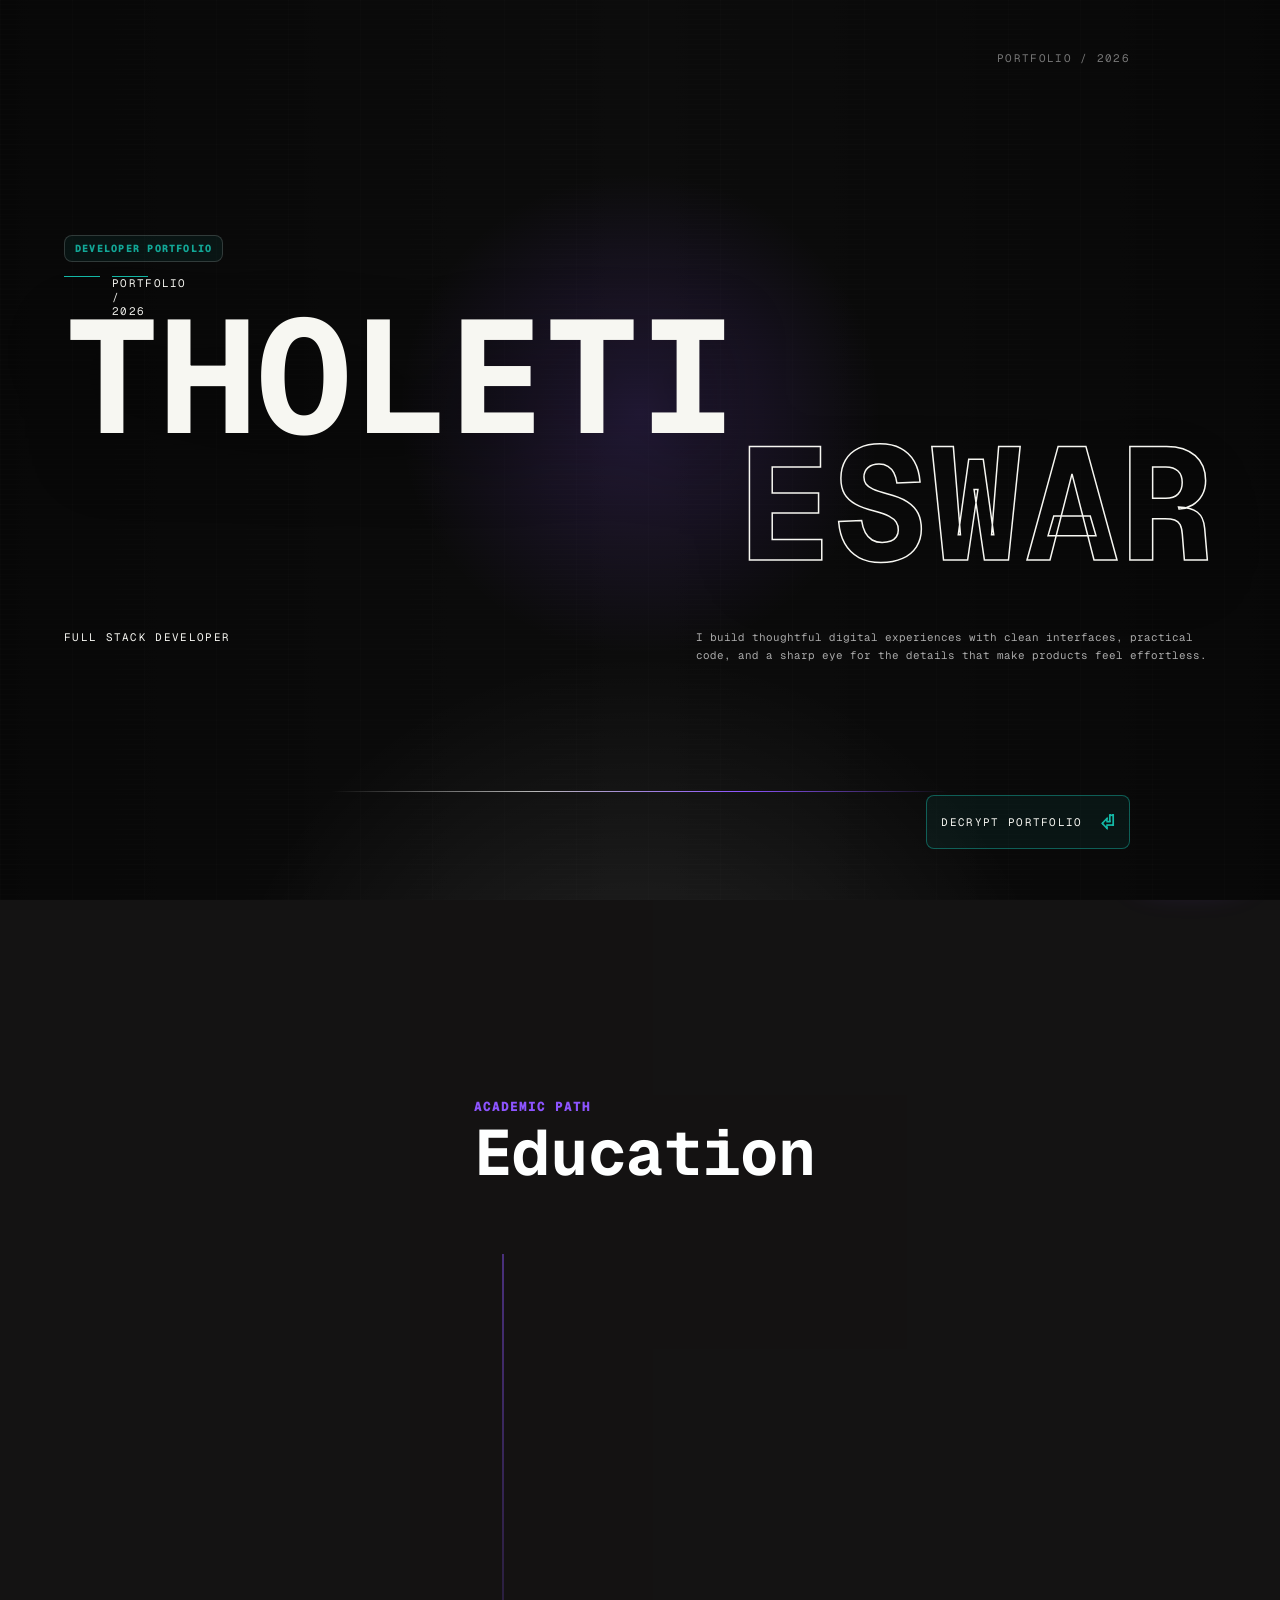
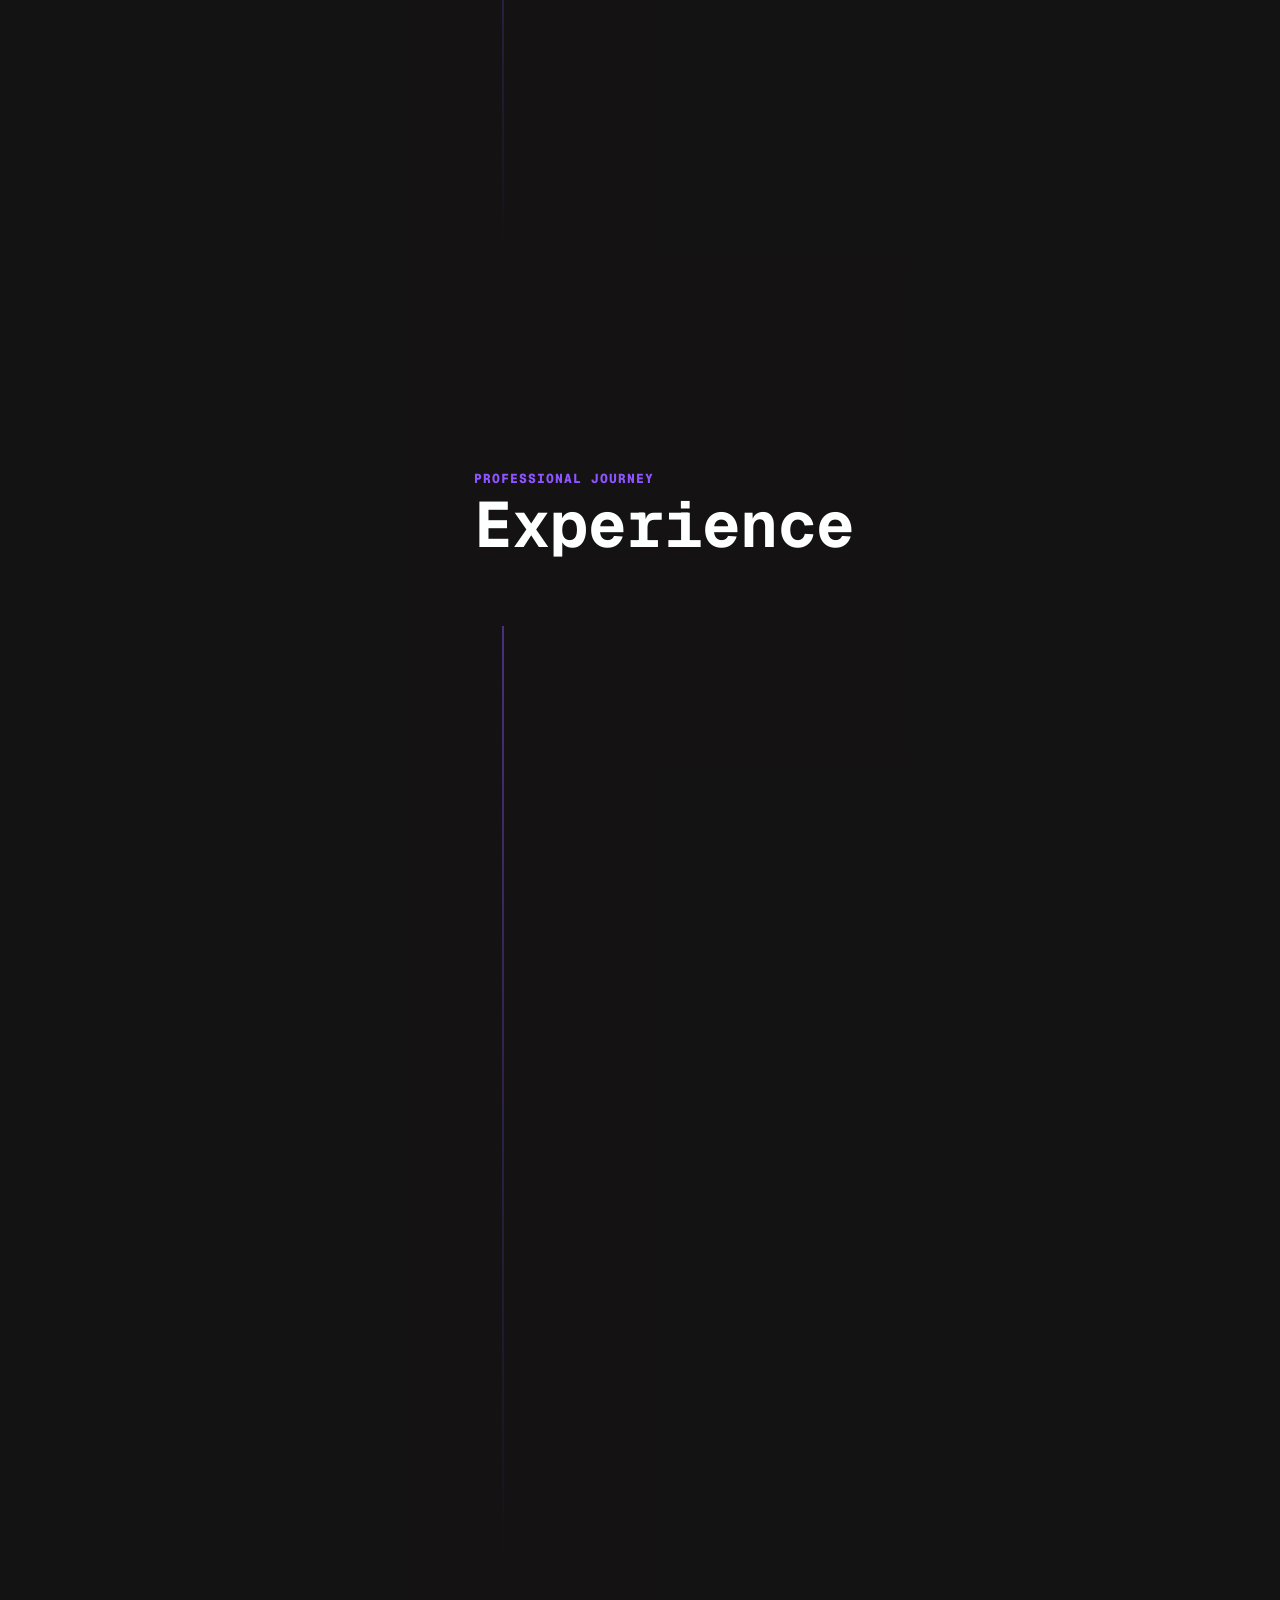
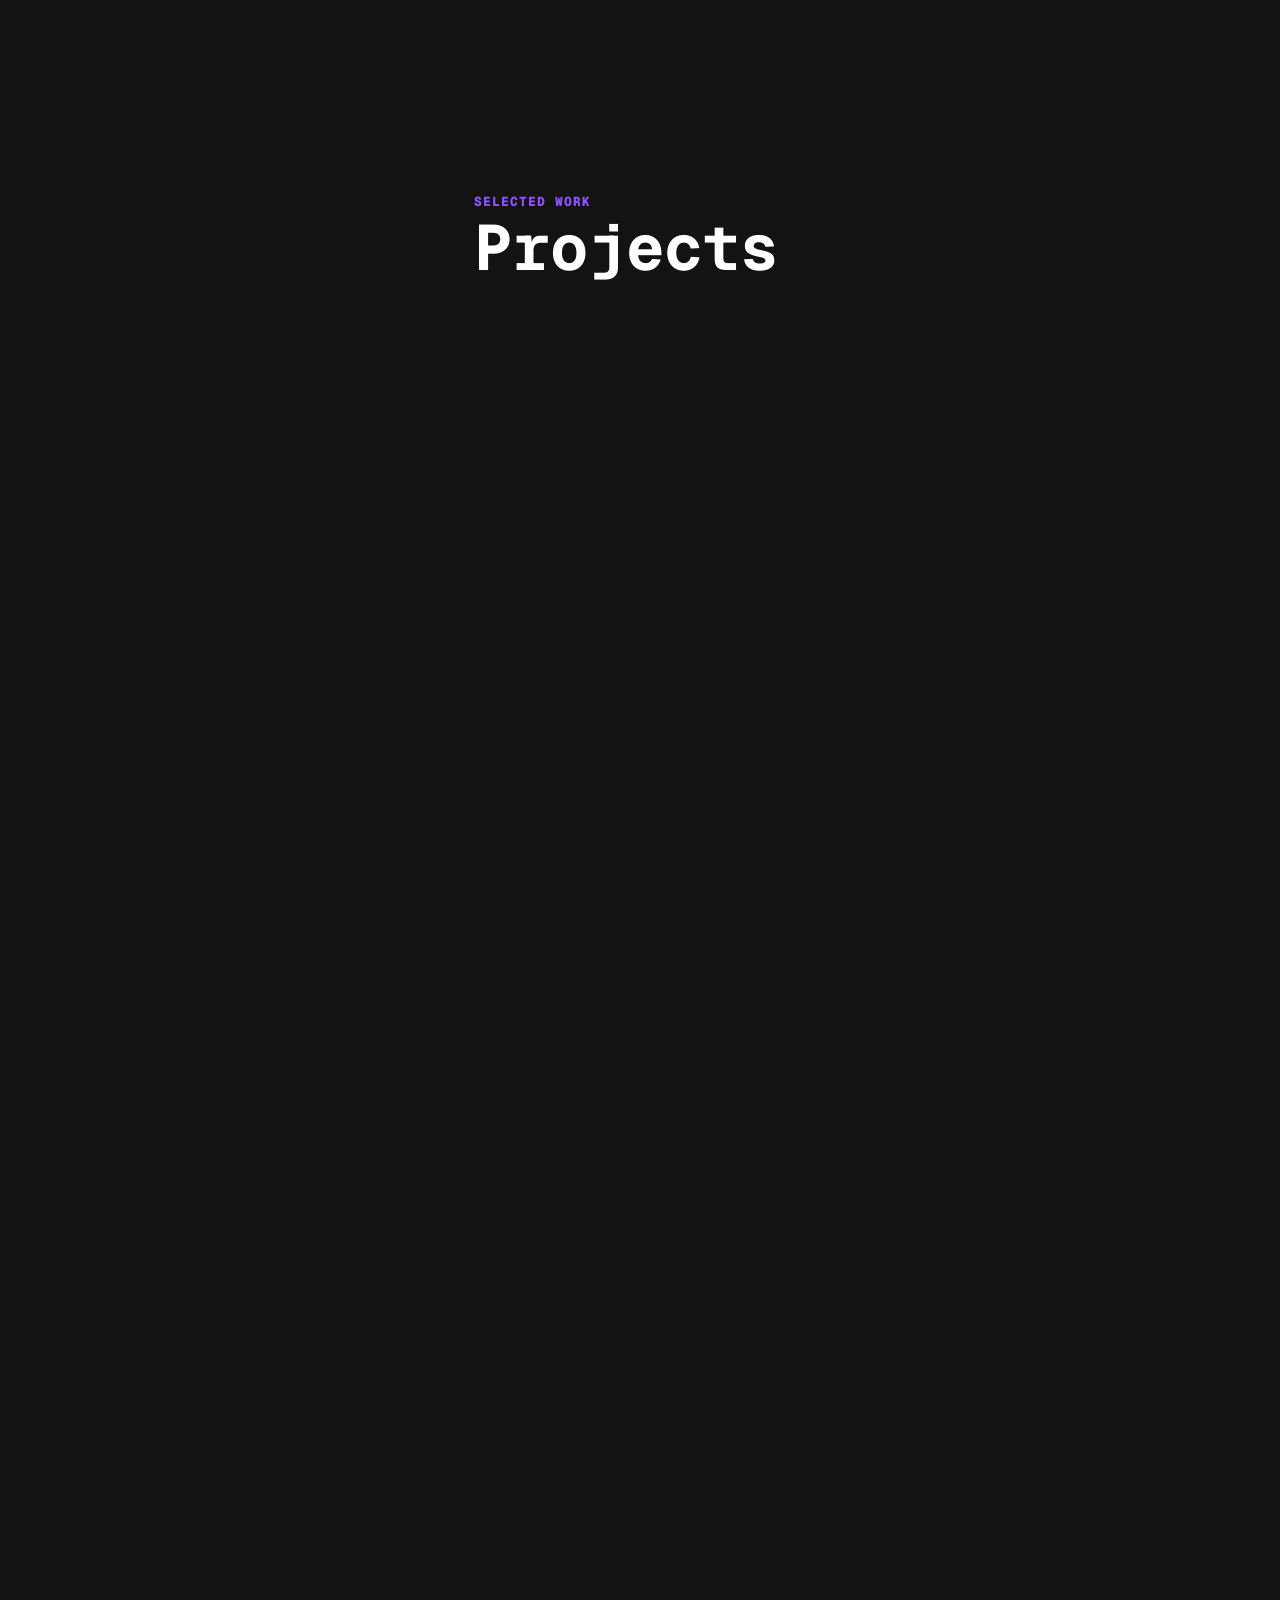
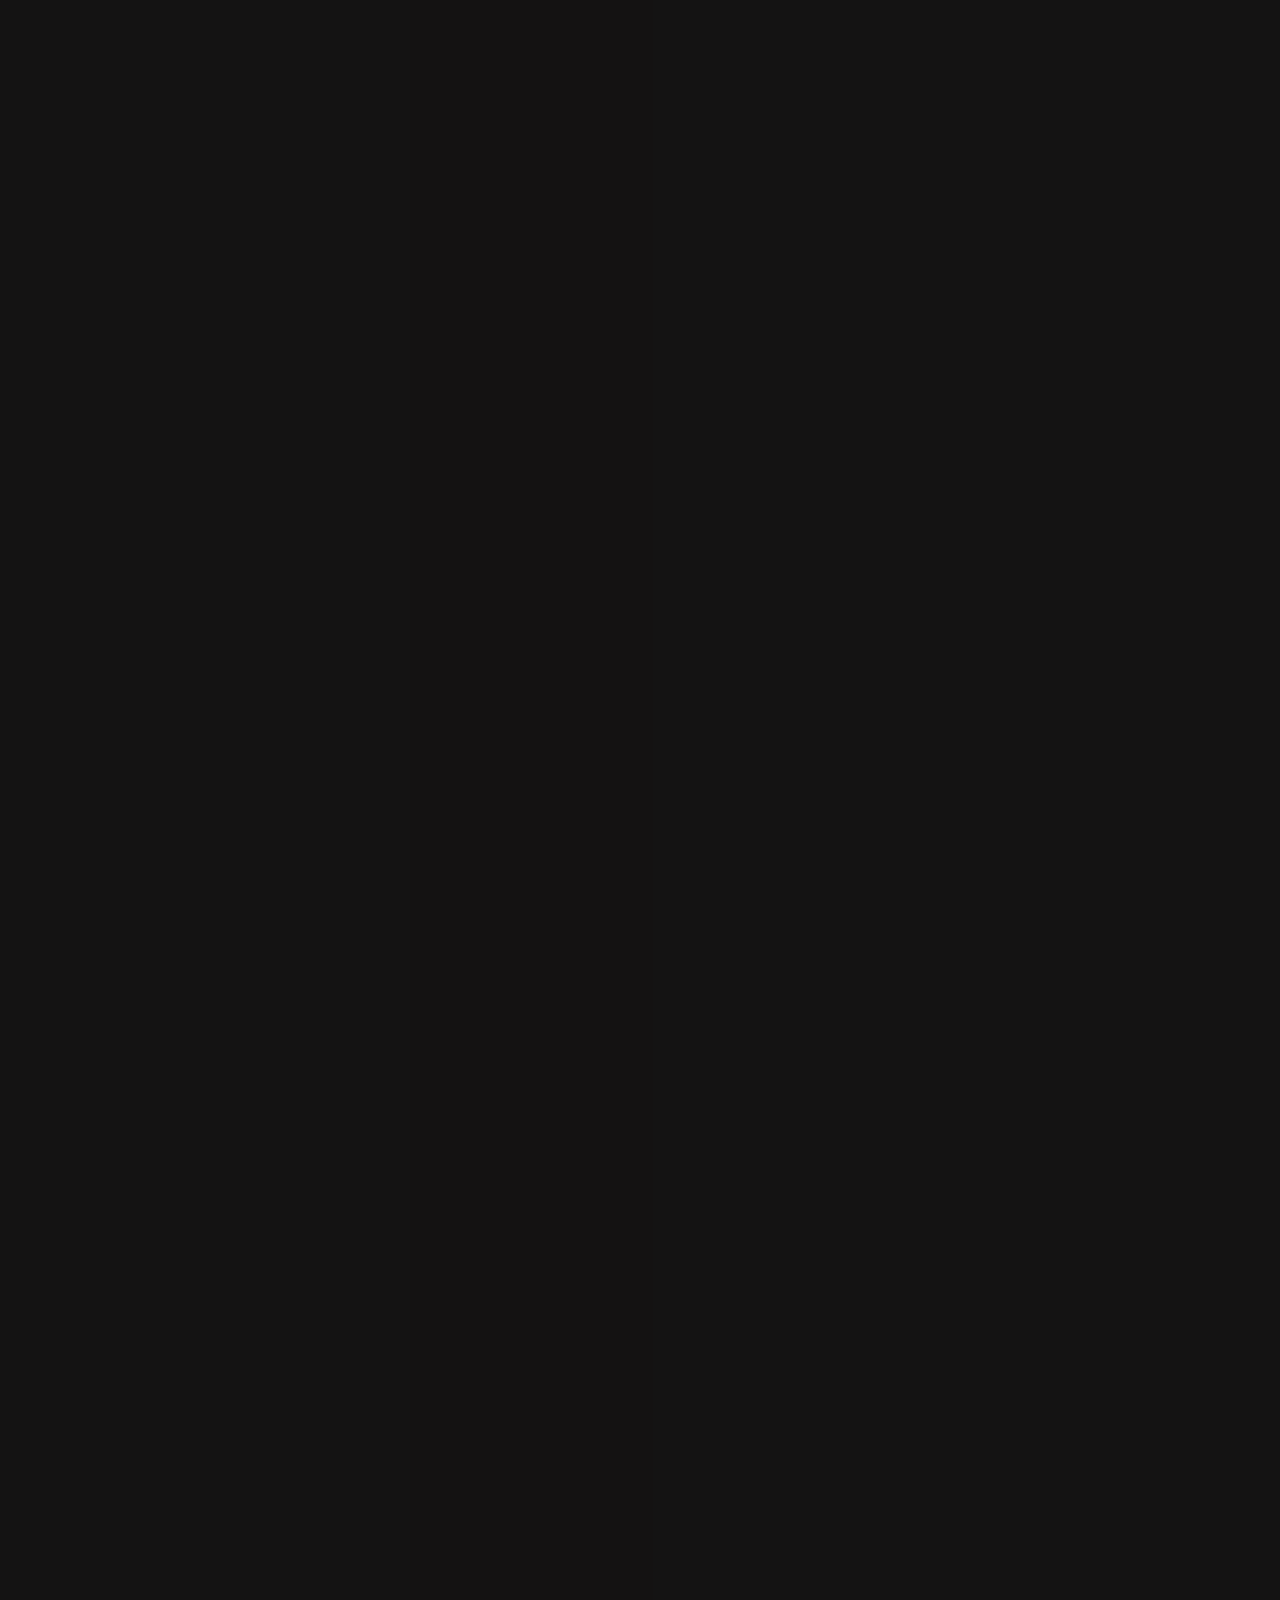
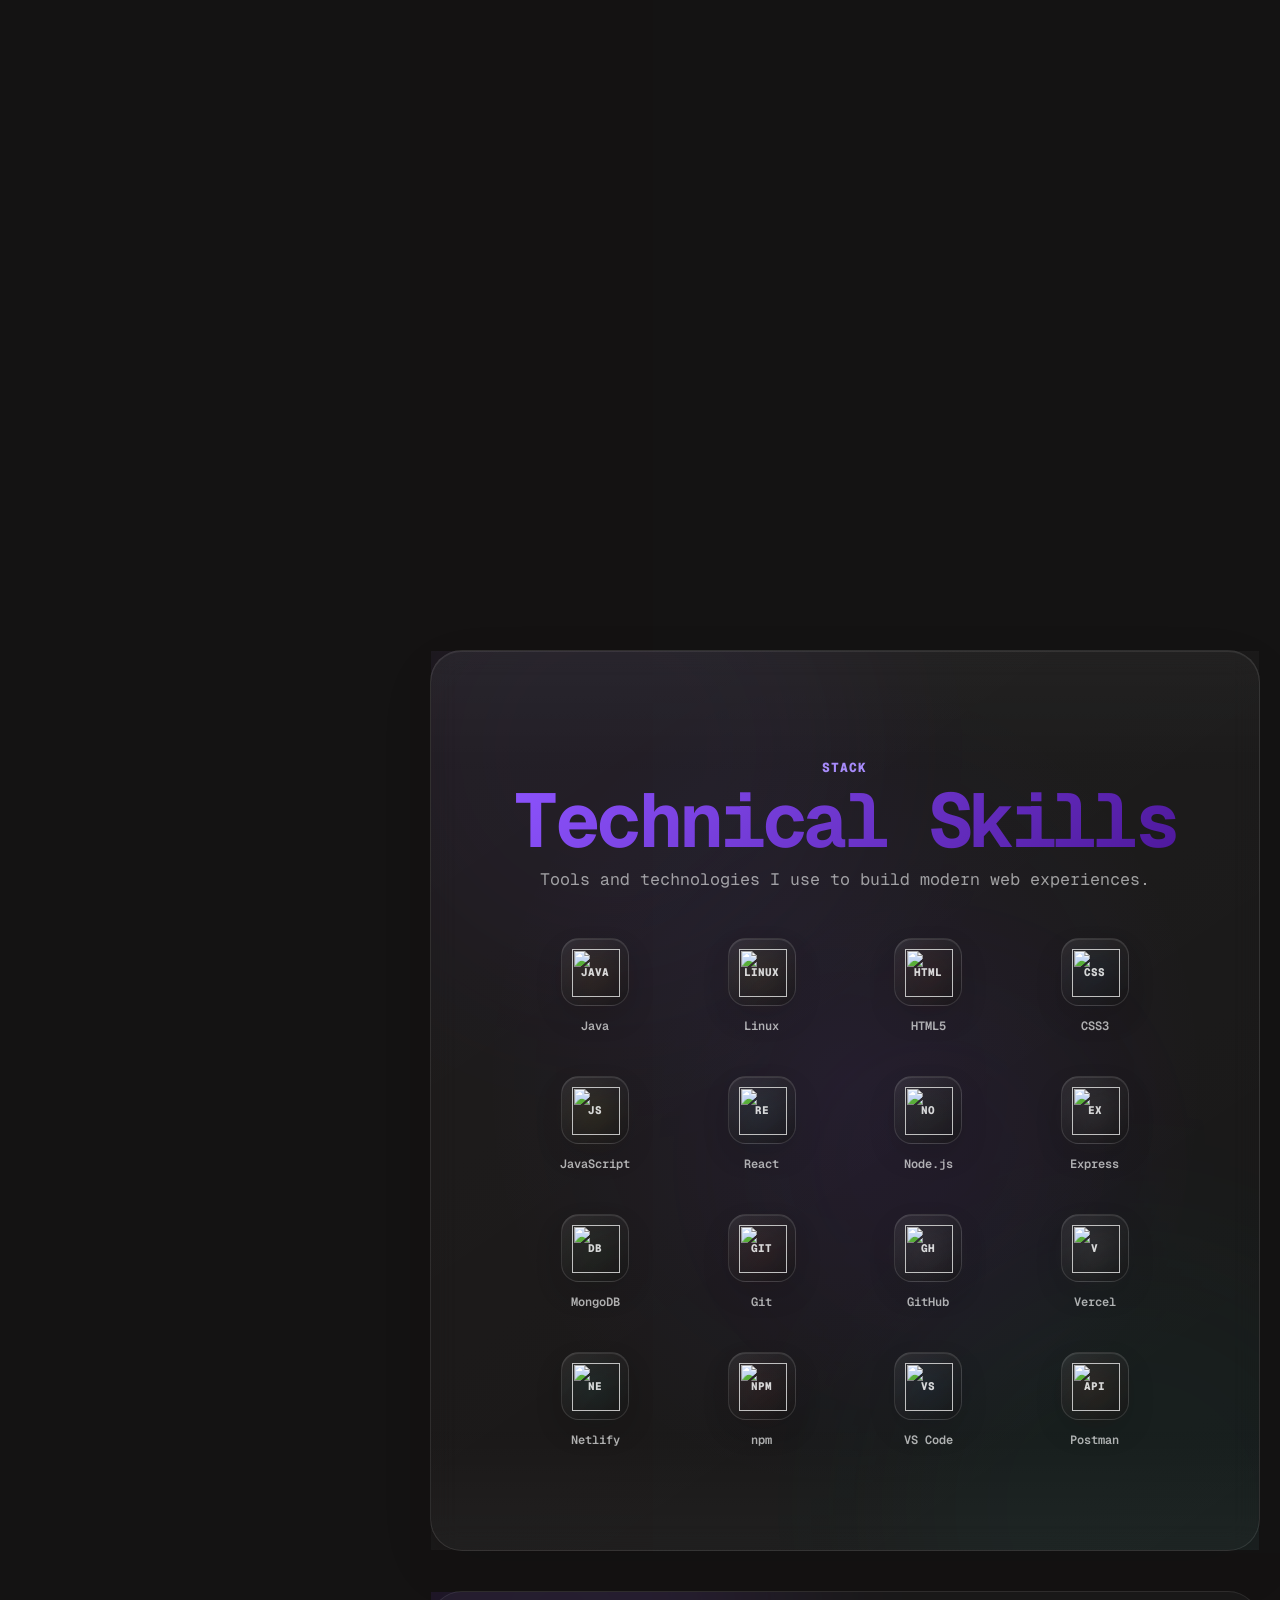
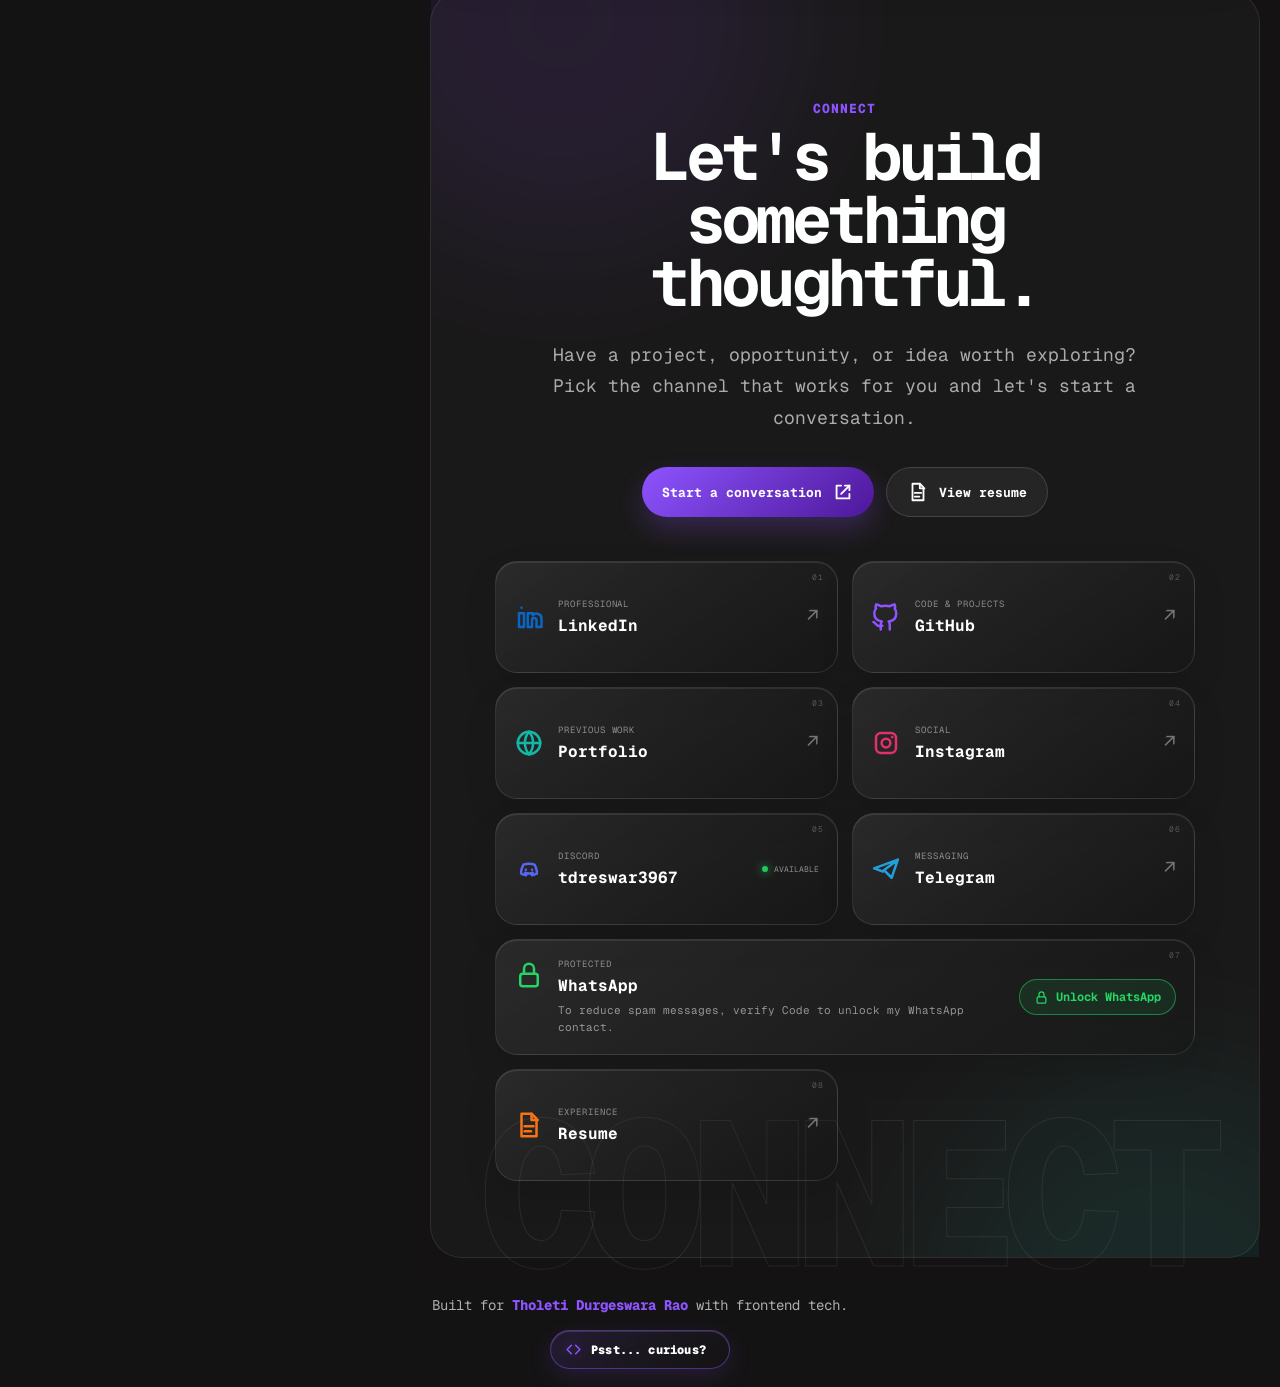
==== commit 074886e3: "Add Ollama Cloud portfolio assistant" ====
--- a/index.html
+++ b/index.html
@@ -173,7 +173,7 @@
           <div class="avatar-shell">
             <div class="avatar-ring" aria-hidden="true"></div>
             <div class="avatar">
-              <img src="assets/profile.jpg" data-content-alt="profile.imageAlt" />
+              <img src="assets/New_Profile.jpeg" data-content-alt="profile.imageAlt" />
             </div>
             <span class="avatar-badge" aria-hidden="true">&lt;/&gt;</span>
           </div>
@@ -730,7 +730,32 @@
 
     <button id="backTop" class="back-top icon-only" type="button" data-content-aria-label="interface.backToTop" data-content-data-tooltip="interface.topTooltip">
       <svg class="icon"><use href="#icon-arrow-up"></use></svg>
+      <span class="back-top-emoji" aria-hidden="true">&#129322;</span>
     </button>
+
+    <section class="portfolio-chat" id="portfolioChat" aria-label="Portfolio assistant">
+      <div class="chat-panel" id="chatPanel" aria-labelledby="chatTitle" hidden>
+        <header class="chat-header">
+          <div><span class="chat-status-dot" aria-hidden="true"></span><div><h2 id="chatTitle">Ask Eswar</h2><p>Ollama portfolio assistant</p></div></div>
+          <button class="chat-close" id="chatClose" type="button" aria-label="Close chat">&times;</button>
+        </header>
+        <div class="chat-messages" id="chatMessages" role="log" aria-live="polite" aria-relevant="additions"></div>
+        <div class="chat-suggestions" id="chatSuggestions" aria-label="Suggested questions">
+          <button type="button">What projects has he built?</button>
+          <button type="button">What technologies does he use?</button>
+          <button type="button">How can I contact him?</button>
+        </div>
+        <form class="chat-form" id="chatForm">
+          <label class="sr-only" for="chatInput">Ask a question about the portfolio</label>
+          <input id="chatInput" name="message" type="text" maxlength="240" placeholder="Ask about projects, skills..." autocomplete="off" required />
+          <button type="submit" aria-label="Send message"><span aria-hidden="true">&#8593;</span></button>
+        </form>
+        <p class="chat-footnote">Questions are sent to Ollama Cloud for answers based on this portfolio. Don’t share private details.</p>
+      </div>
+      <button class="chat-launcher" id="chatLauncher" type="button" aria-expanded="false" aria-controls="chatPanel">
+        <span class="chat-launcher-icon" aria-hidden="true">&#10022;</span><span>Ask me</span>
+      </button>
+    </section>
 
     <footer>
       <p><span data-content="footer.builtFor"></span> <a href="https://github.com/ESWAR8357" target="_blank" rel="noreferrer" data-content="profile.name"></a> <span data-content="footer.withTech"></span></p>
--- a/styles.css
+++ b/styles.css
@@ -676,6 +676,100 @@
     transform: none;
     clip-path: none;
   }
+}
+
+/* Portfolio assistant */
+.portfolio-chat {
+  position: fixed;
+  right: clamp(16px, 3vw, 32px);
+  bottom: clamp(16px, 3vw, 30px);
+  z-index: 120;
+  font-family: "Geist Mono", Consolas, monospace;
+}
+
+.chat-launcher {
+  display: inline-flex;
+  align-items: center;
+  gap: 10px;
+  min-height: 54px;
+  padding: 0 19px;
+  border: 1px solid color-mix(in srgb, var(--primary) 55%, transparent);
+  border-radius: 999px;
+  color: #fff;
+  background: linear-gradient(135deg, var(--primary), var(--secondary));
+  box-shadow: 0 12px 35px color-mix(in srgb, var(--primary) 30%, transparent);
+  font: 600 13px/1 "Geist Mono", Consolas, monospace;
+  cursor: pointer;
+  transition: transform .2s ease, box-shadow .2s ease;
+}
+
+.chat-launcher:hover { transform: translateY(-3px); box-shadow: 0 16px 40px color-mix(in srgb, var(--primary) 42%, transparent); }
+.chat-launcher-icon { font-size: 20px; }
+
+.chat-panel {
+  position: absolute;
+  right: 0;
+  bottom: 68px;
+  display: flex;
+  flex-direction: column;
+  width: min(370px, calc(100vw - 32px));
+  height: min(520px, calc(100vh - 120px));
+  height: min(520px, calc(100dvh - 120px));
+  min-height: min(330px, calc(100vh - 120px));
+  min-height: min(330px, calc(100dvh - 120px));
+  overflow: hidden;
+  border: 1px solid color-mix(in srgb, var(--primary) 35%, var(--soft));
+  border-radius: 20px;
+  color: var(--text);
+  background: color-mix(in srgb, var(--bg) 94%, transparent);
+  box-shadow: 0 24px 80px rgba(0, 0, 0, .32);
+  backdrop-filter: blur(22px);
+  animation: chat-appear .2s ease-out;
+}
+
+.chat-panel[hidden] { display: none; }
+@keyframes chat-appear { from { opacity: 0; transform: translateY(8px) scale(.98); } to { opacity: 1; transform: none; } }
+.chat-header { display: flex; justify-content: space-between; align-items: center; padding: 16px 18px; border-bottom: 1px solid var(--soft); }
+.chat-header > div { display: flex; align-items: center; gap: 11px; }
+.chat-status-dot { width: 9px; height: 9px; border-radius: 50%; background: #34d399; box-shadow: 0 0 12px #34d399; }
+.chat-header h2 { margin: 0; font-size: 14px; }
+.chat-header p { margin: 4px 0 0; color: var(--muted); font-size: 10px; }
+.chat-close { width: 32px; height: 32px; border: 0; border-radius: 50%; color: var(--text); background: var(--soft); font-size: 22px; cursor: pointer; }
+.chat-messages { display: flex; flex: 1; flex-direction: column; gap: 10px; overflow-y: auto; padding: 16px; }
+.chat-message { max-width: 88%; padding: 11px 13px; border: 1px solid var(--soft); border-radius: 14px 14px 14px 4px; background: var(--panel); font: 400 11px/1.65 "Geist Mono", Consolas, monospace; overflow-wrap: anywhere; }
+.chat-message.user { align-self: flex-end; border-color: color-mix(in srgb, var(--primary) 40%, transparent); border-radius: 14px 14px 4px 14px; background: color-mix(in srgb, var(--primary) 16%, var(--panel)); }
+.chat-message a { display: inline-block; margin-top: 8px; color: var(--primary); font-weight: 600; }
+.chat-suggestions { display: flex; gap: 7px; overflow-x: auto; padding: 0 14px 12px; scrollbar-width: thin; }
+.chat-suggestions button { flex: 0 0 auto; padding: 7px 9px; border: 1px solid var(--soft); border-radius: 999px; color: var(--text); background: var(--panel); font: 400 9px/1.4 "Geist Mono", Consolas, monospace; cursor: pointer; }
+.chat-suggestions button:hover { border-color: var(--primary); }
+.chat-form { display: flex; gap: 8px; padding: 12px; border-top: 1px solid var(--soft); }
+.chat-form input { min-width: 0; flex: 1; padding: 11px 13px; border: 1px solid var(--soft); border-radius: 12px; outline: none; color: var(--text); background: var(--panel); font: 400 11px/1.4 "Geist Mono", Consolas, monospace; }
+.chat-form input:focus { border-color: var(--primary); }
+.chat-form button { width: 40px; border: 0; border-radius: 12px; color: #fff; background: linear-gradient(135deg, var(--primary), var(--secondary)); font-size: 20px; cursor: pointer; }
+.sr-only { position: absolute; width: 1px; height: 1px; padding: 0; margin: -1px; overflow: hidden; clip: rect(0,0,0,0); white-space: nowrap; border: 0; }
+
+@media (max-width: 520px) {
+  .portfolio-chat { right: 14px; bottom: 14px; }
+  .chat-panel {
+    bottom: 64px;
+    height: min(500px, calc(100vh - 98px));
+    height: min(500px, calc(100dvh - 98px));
+    min-height: min(300px, calc(100vh - 98px));
+    min-height: min(300px, calc(100dvh - 98px));
+  }
+  .chat-launcher { min-height: 48px; padding: 0 15px; }
+}
+
+@media (max-height: 430px) {
+  .chat-panel { bottom: 60px; }
+  .chat-header { padding: 10px 14px; }
+  .chat-messages { padding: 10px; }
+  .chat-suggestions { padding-bottom: 8px; }
+  .chat-form { padding: 8px; }
+}
+
+@media (prefers-reduced-motion: reduce) {
+  .chat-launcher, .chat-panel { animation: none; transition: none; }
 }
 
 a {
@@ -5925,9 +6019,105 @@
   }
 }
 
+/* Keep Connect usable when the desktop profile panel narrows the content column. */
+@media (min-width: 761px) and (max-width: 1199px) {
+  .contact-cards {
+    grid-template-columns: repeat(auto-fit, minmax(min(100%, 280px), 1fr));
+  }
+
+  .contact-showcase {
+    padding-bottom: 120px;
+  }
+}
+
+@media (max-width: 760px) {
+  .contact-sticky {
+    padding-bottom: 150px;
+  }
+}
+
+/* Show the full desktop navigation at Edge's split layout widths. */
+@media (min-width: 901px) and (max-width: 1199px) {
+  .top-nav .nav-actions {
+    flex: 1;
+    min-width: 0;
+    gap: 6px;
+  }
+
+  .top-nav .nav-links {
+    flex: 1;
+    justify-content: flex-end;
+    max-width: none;
+    gap: clamp(2px, .45vw, 7px);
+    overflow: visible;
+  }
+
+  .top-nav .nav-pill {
+    margin: 2px;
+    padding: 8px clamp(2px, .35vw, 6px);
+    font-size: clamp(10px, .95vw, 13px);
+  }
+}
+
 @media (prefers-reduced-motion: reduce) {
   .experience-card:hover .experience-content::before,
   .experience-card:focus-within .experience-content::before {
     animation: none;
   }
 }
+
+/* Keep the two floating controls separate at desktop widths. */
+@media (min-width: 1025px) {
+  .back-top {
+    right: clamp(16px, 3vw, 32px);
+    bottom: 96px;
+  }
+}
+
+.back-top-emoji {
+  position: absolute;
+  top: -5px;
+  right: -5px;
+  display: grid;
+  place-items: center;
+  width: 19px;
+  height: 19px;
+  border: 1px solid color-mix(in srgb, var(--primary) 38%, transparent);
+  border-radius: 50%;
+  background: var(--bg);
+  font-family: "Segoe UI Emoji", "Apple Color Emoji", sans-serif;
+  font-size: 12px;
+  line-height: 1;
+  box-shadow: 0 3px 9px rgba(0, 0, 0, .22);
+}
+
+body:has(.chat-panel:not([hidden])) .back-top {
+  opacity: 0;
+  pointer-events: none;
+}
+
+.chat-footnote {
+  margin: -3px 13px 10px;
+  color: color-mix(in srgb, var(--text) 46%, transparent);
+  font-size: 9px;
+  line-height: 1.45;
+  text-align: center;
+}
+
+.chat-message { white-space: pre-wrap; }
+.chat-form button:disabled,
+.chat-suggestions button:disabled { cursor: wait; opacity: .6; }
+
+.chat-message.loading {
+  color: color-mix(in srgb, var(--text) 60%, transparent);
+  animation: assistant-thinking 1.1s ease-in-out infinite alternate;
+}
+
+@keyframes assistant-thinking {
+  from { opacity: .55; }
+  to { opacity: 1; }
+}
+
+@media (prefers-reduced-motion: reduce) {
+  .chat-message.loading { animation: none; }
+}
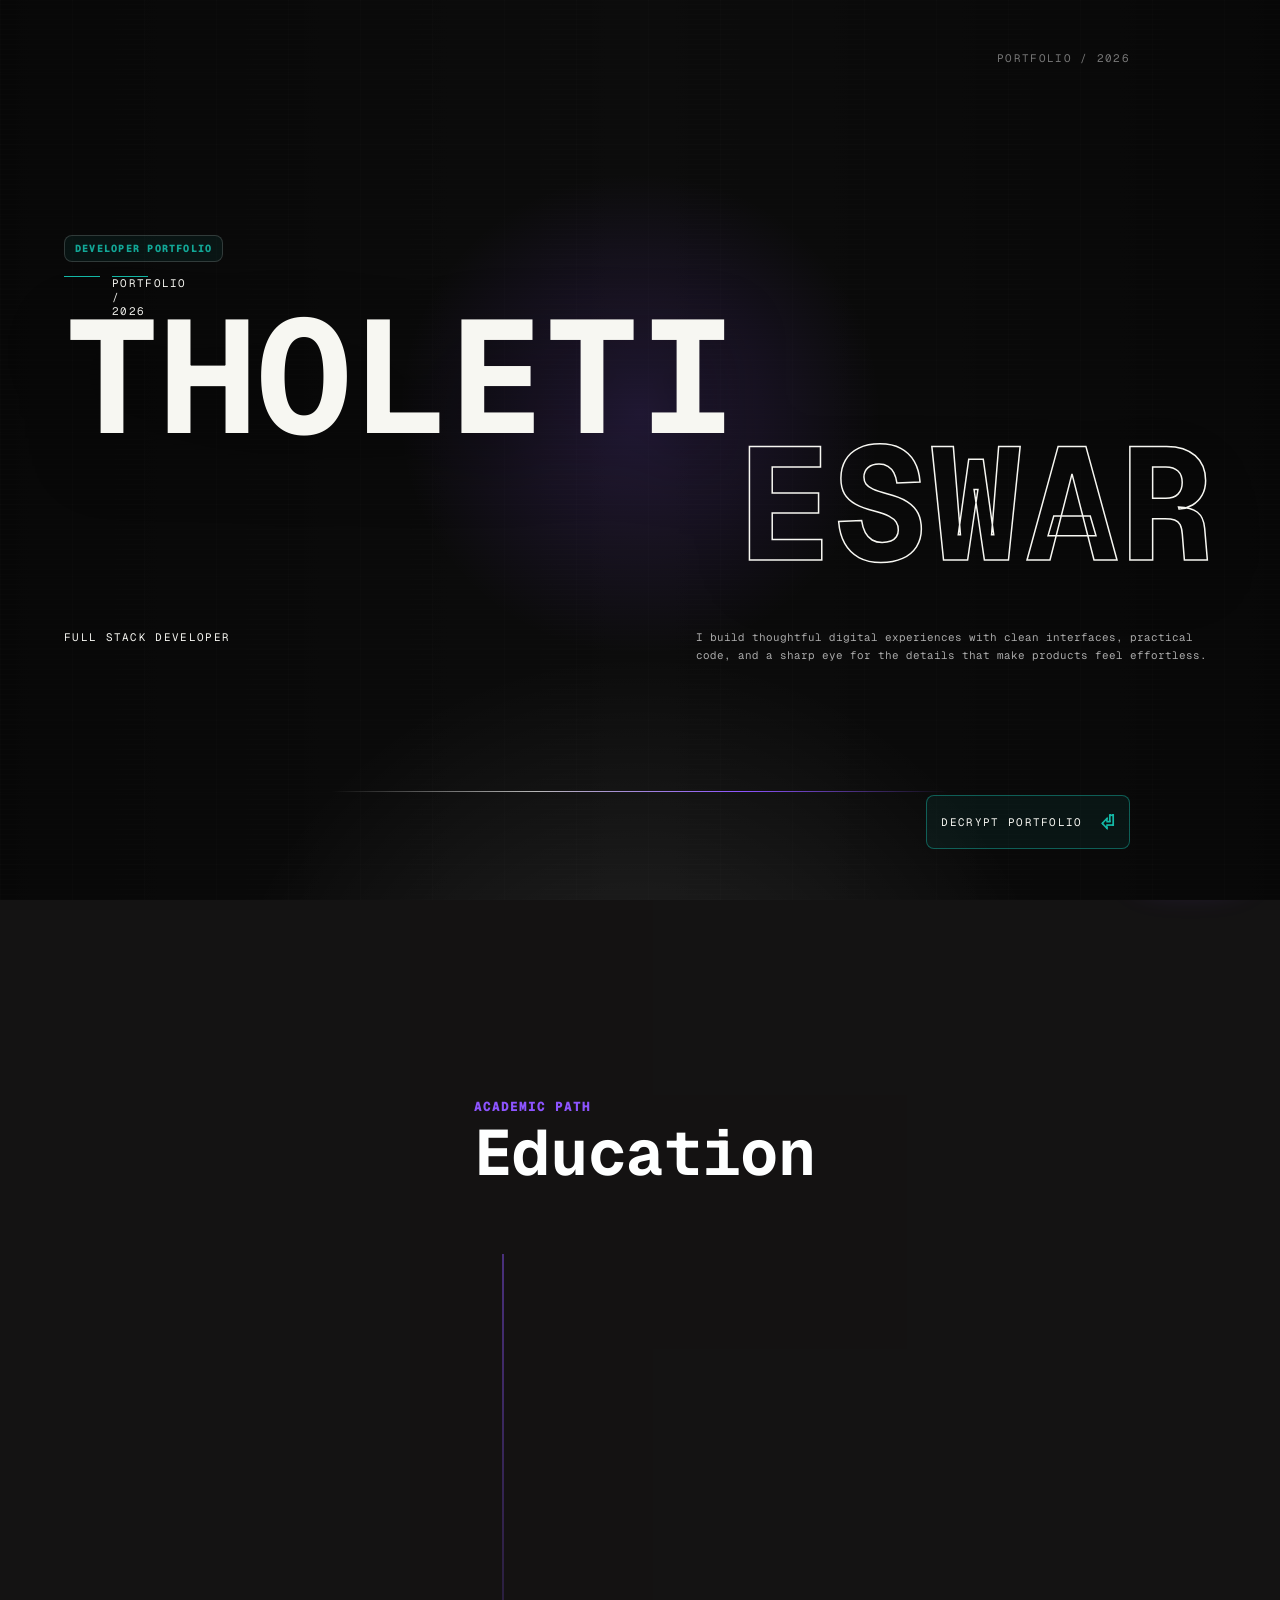
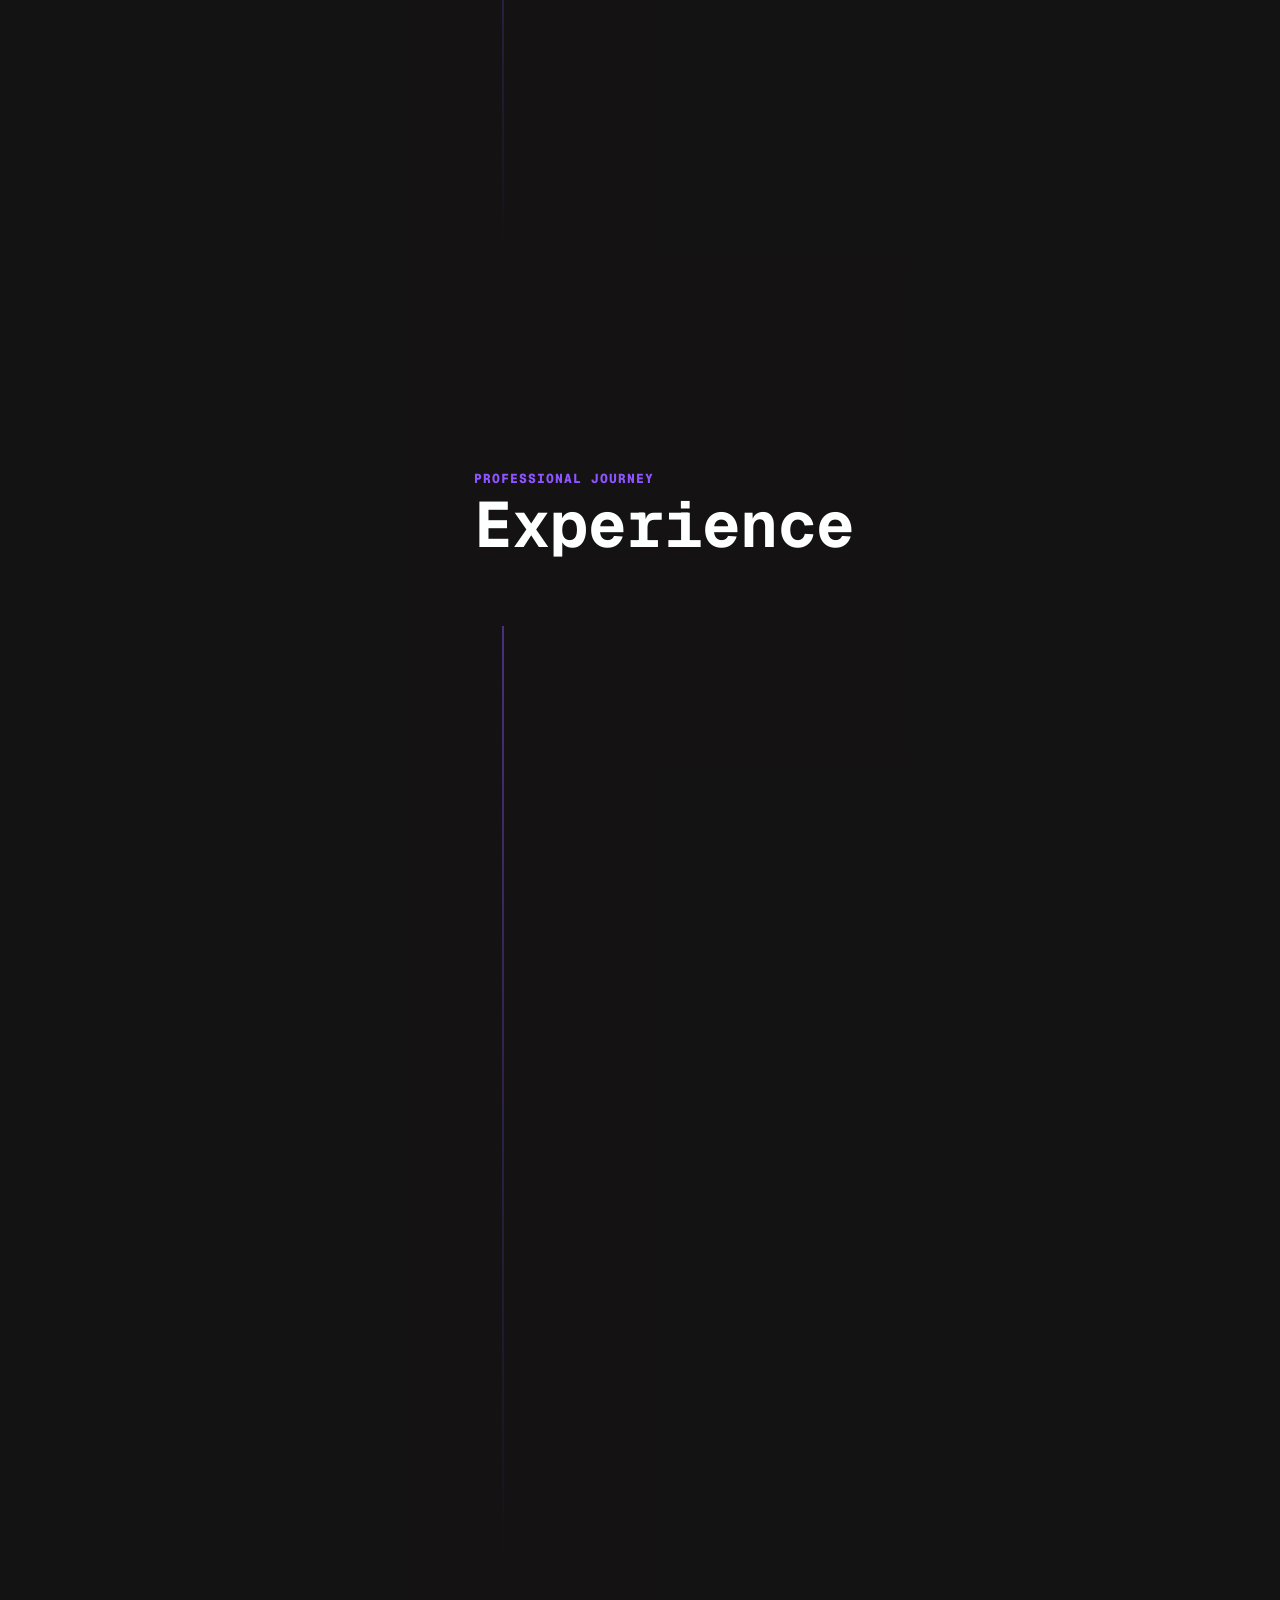
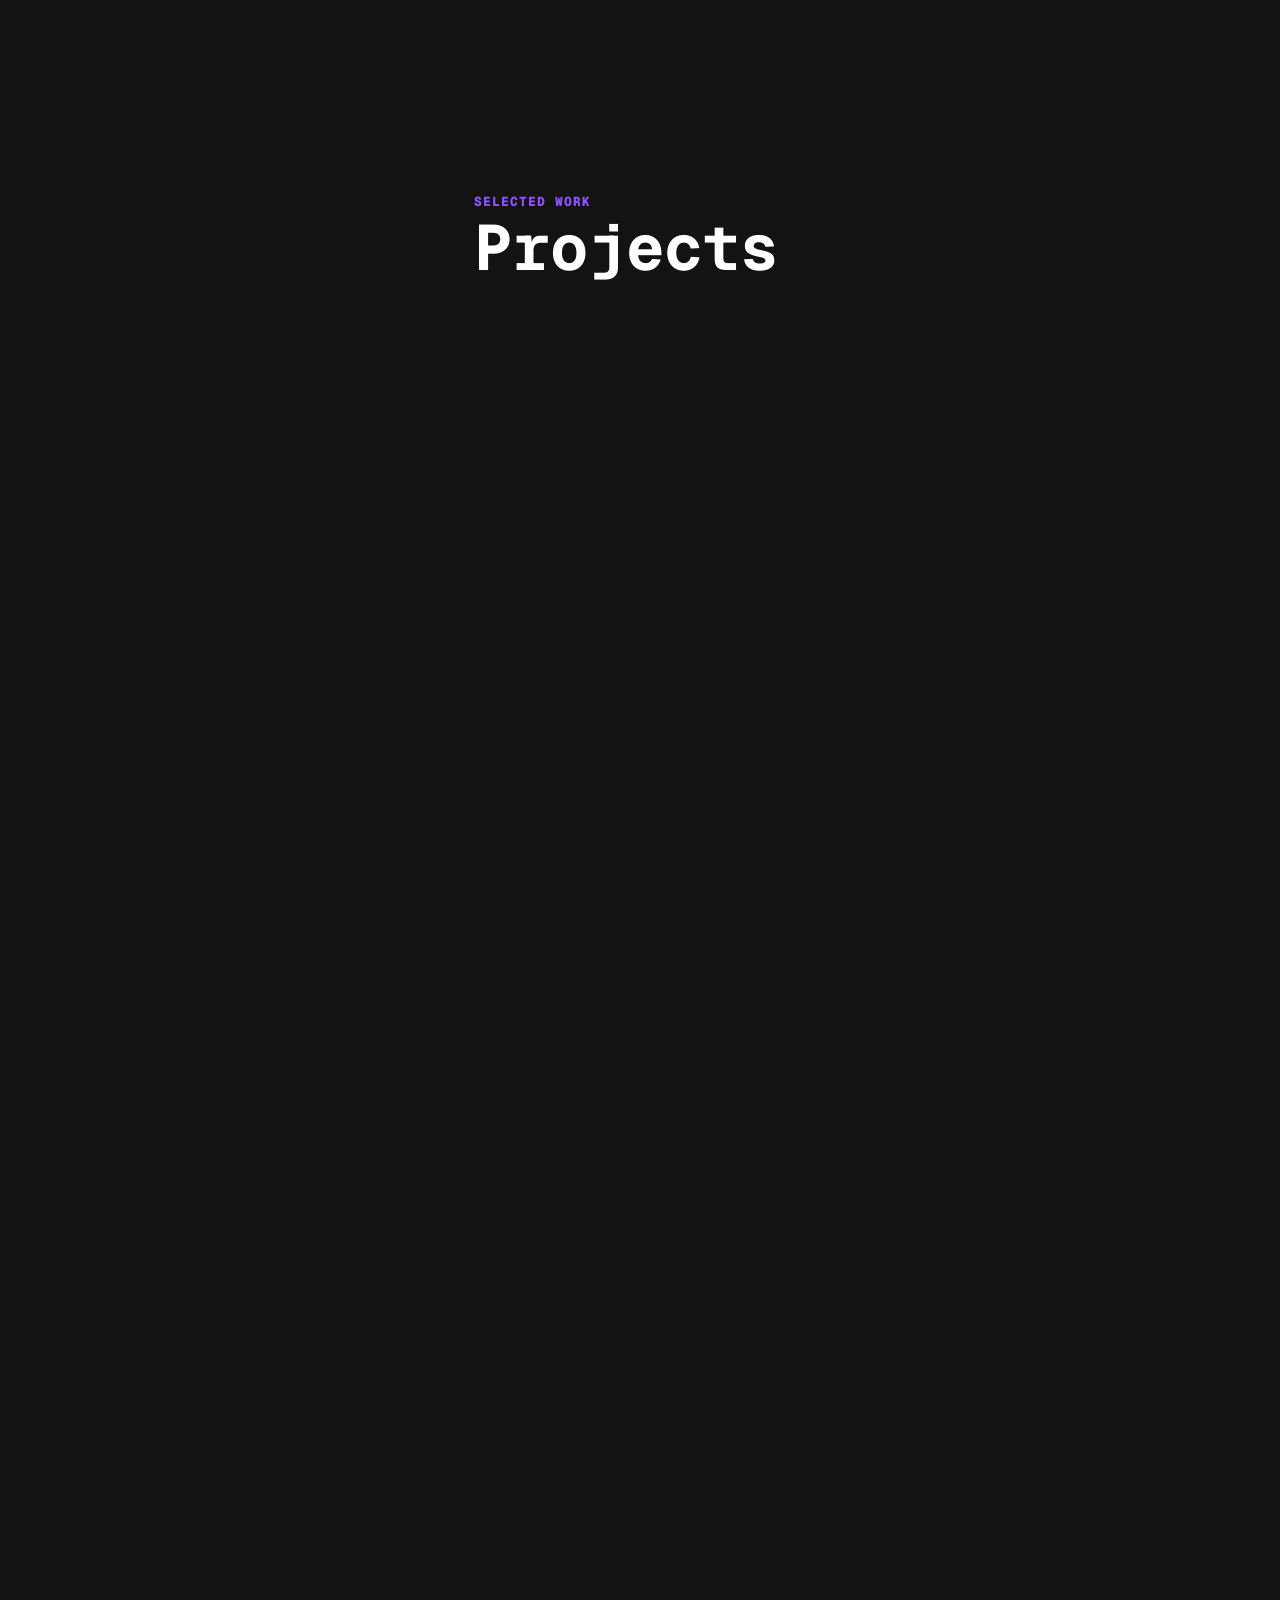
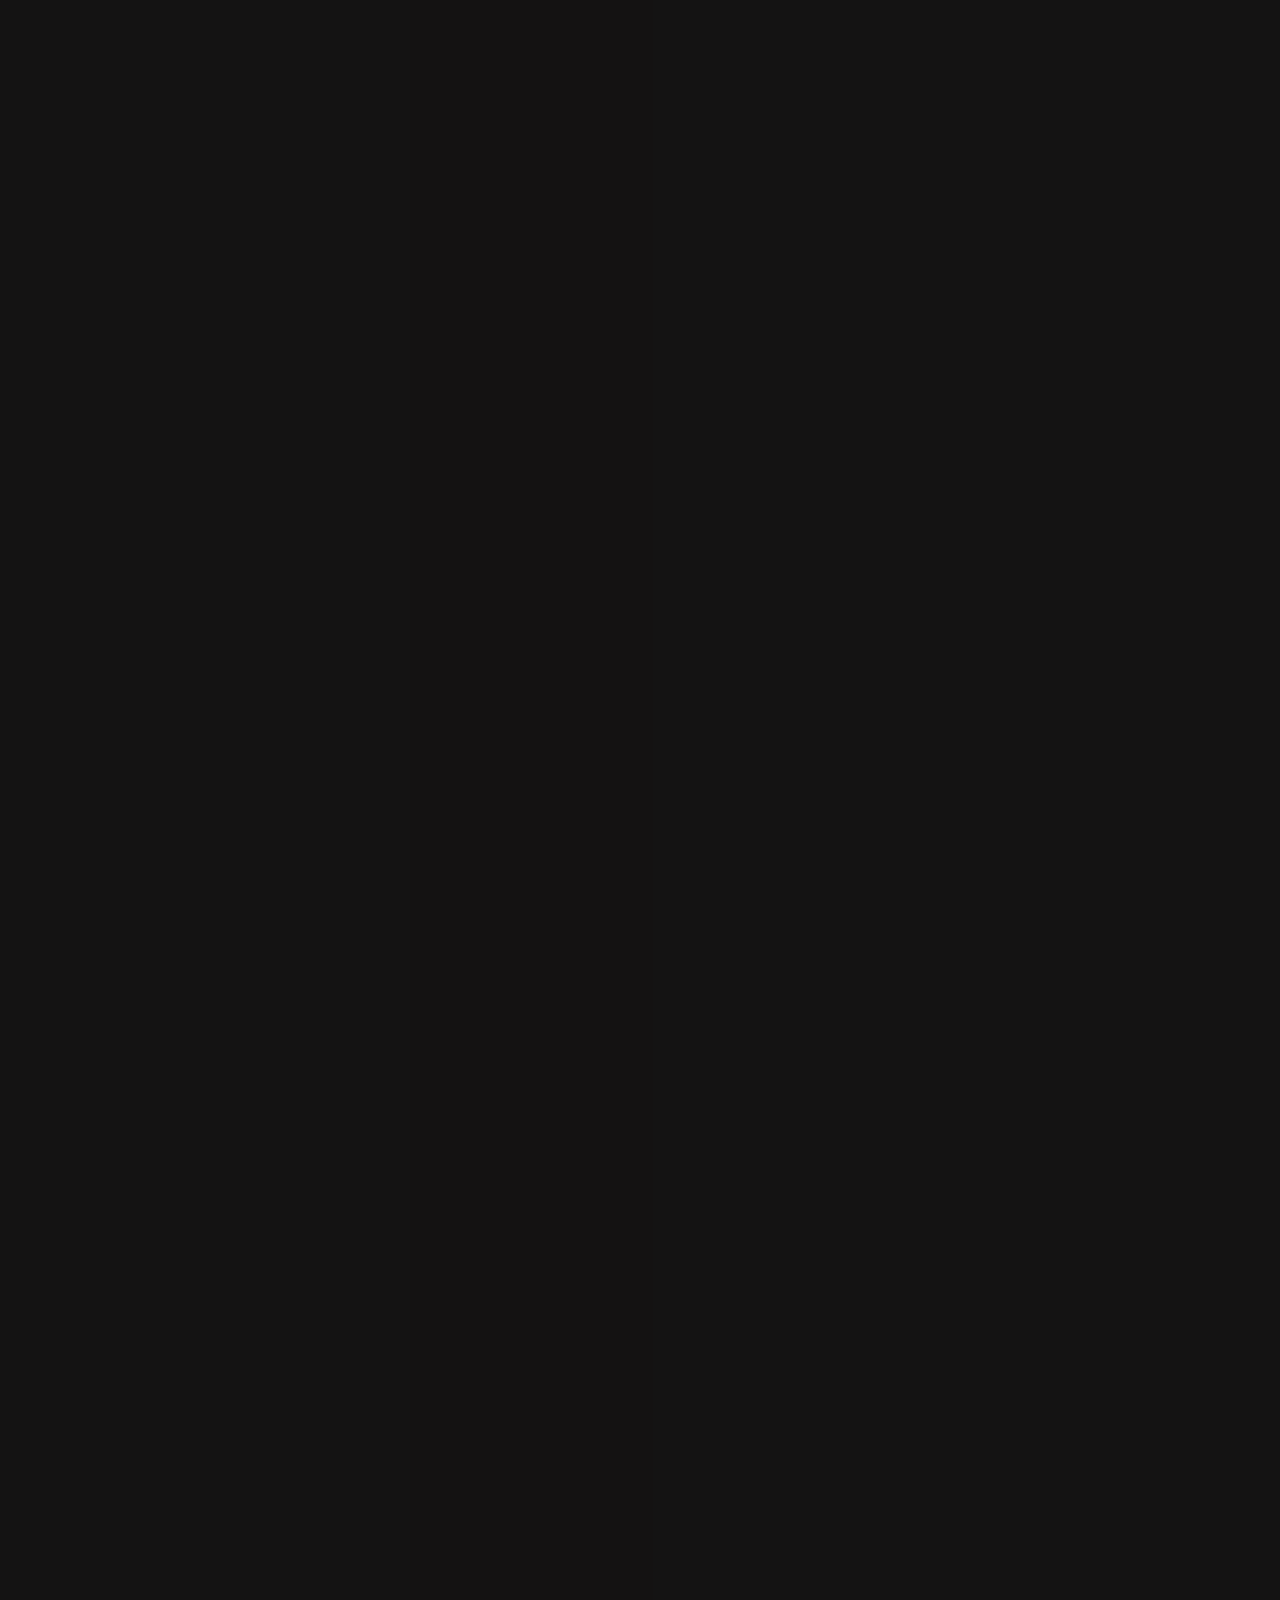
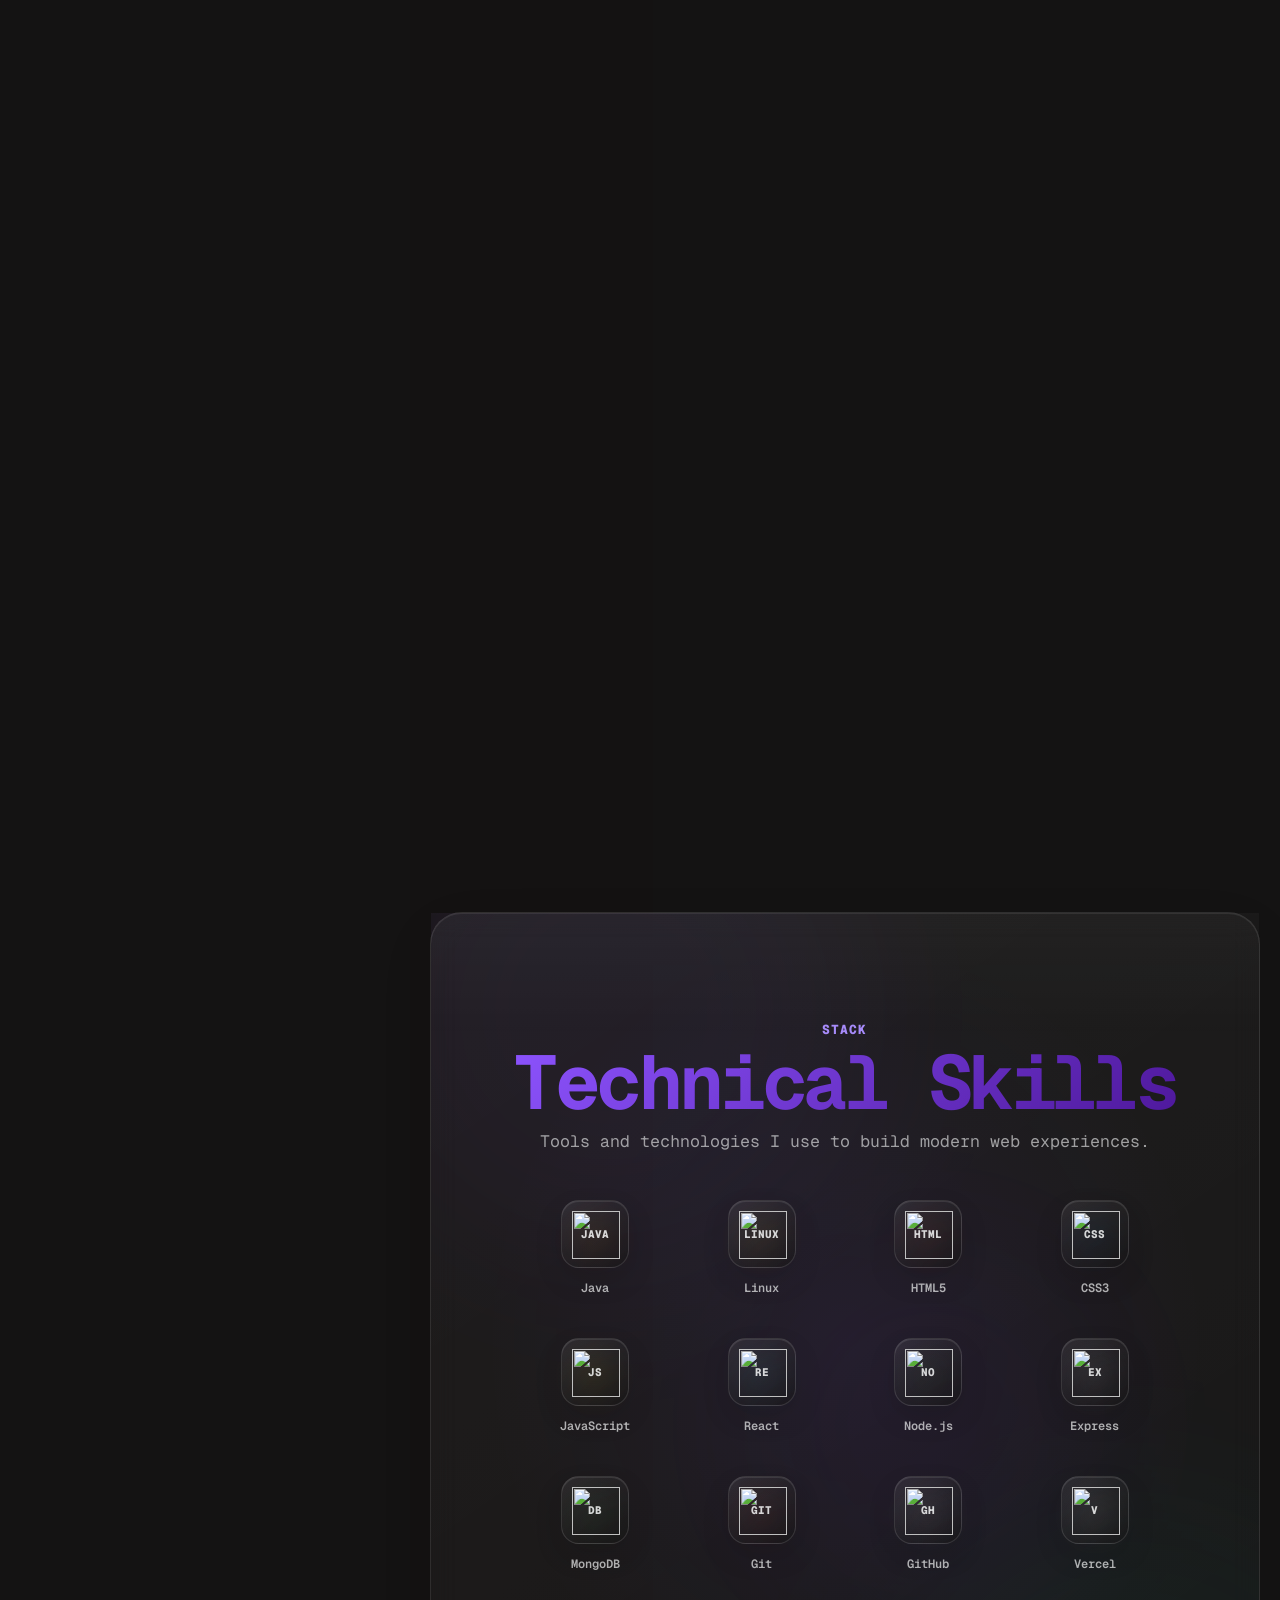
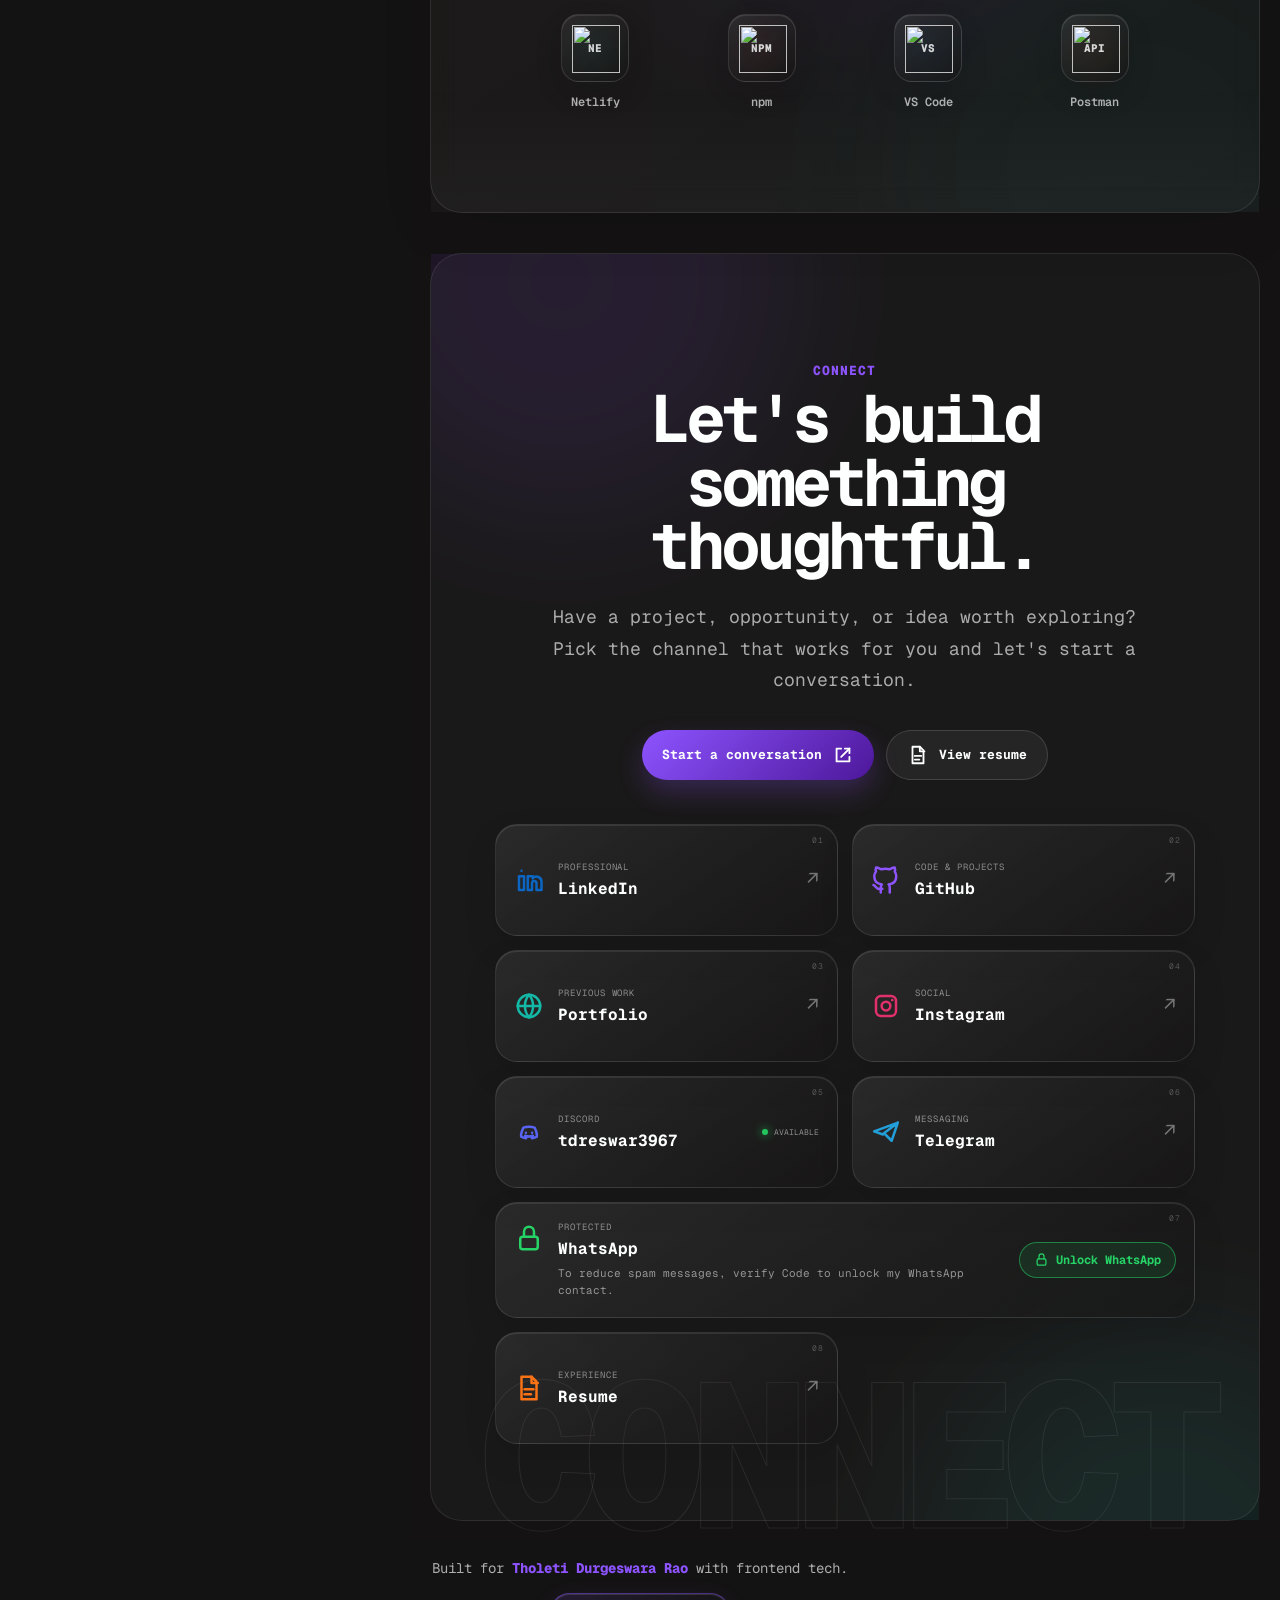
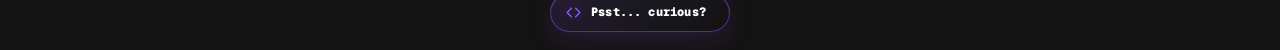
==== commit dfa8426f: "Add React Studio to portfolio Co-authored-by: Copilot <223556219+Copilot@users.noreply.github.com>" ====
--- a/index.html
+++ b/index.html
@@ -401,8 +401,8 @@
               <p data-content="projects.items.0.description"></p>
             </div>
             <div class="project-links">
-              <a href="https://placement-portal-eswar.vercel.app/" target="_blank" rel="noreferrer"><svg class="icon"><use href="#icon-external"></use></svg><span data-content="projects.live"></span></a>
-              <a href="https://github.com/ESWAR8357/placement_portal_eswar" target="_blank" rel="noreferrer"><svg class="icon"><use href="#icon-github"></use></svg><span data-content="projects.github"></span></a>
+              <a href="https://react-website-using-ollama.vercel.app/" target="_blank" rel="noreferrer"><svg class="icon"><use href="#icon-external"></use></svg><span data-content="projects.live"></span></a>
+              <a href="https://github.com/ESWAR8357/React_Website" target="_blank" rel="noreferrer"><svg class="icon"><use href="#icon-github"></use></svg><span data-content="projects.github"></span></a>
             </div>
           </article>
 
@@ -413,8 +413,8 @@
               <p data-content="projects.items.1.description"></p>
             </div>
             <div class="project-links">
-              <a href="https://eswarprojects15.netlify.app/" target="_blank" rel="noreferrer"><svg class="icon"><use href="#icon-external"></use></svg><span data-content="projects.live"></span></a>
-              <a href="https://github.com/ESWAR8357/Projects_15" target="_blank" rel="noreferrer"><svg class="icon"><use href="#icon-github"></use></svg><span data-content="projects.github"></span></a>
+              <a href="https://placement-portal-eswar.vercel.app/" target="_blank" rel="noreferrer"><svg class="icon"><use href="#icon-external"></use></svg><span data-content="projects.live"></span></a>
+              <a href="https://github.com/ESWAR8357/placement_portal_eswar" target="_blank" rel="noreferrer"><svg class="icon"><use href="#icon-github"></use></svg><span data-content="projects.github"></span></a>
             </div>
           </article>
 
@@ -425,8 +425,8 @@
               <p data-content="projects.items.2.description"></p>
             </div>
             <div class="project-links">
-              <a href="https://eswarlearn.netlify.app/" target="_blank" rel="noreferrer"><svg class="icon"><use href="#icon-external"></use></svg><span data-content="projects.live"></span></a>
-              <a href="https://github.com/ESWAR8357/eswarlearn" target="_blank" rel="noreferrer"><svg class="icon"><use href="#icon-github"></use></svg><span data-content="projects.github"></span></a>
+              <a href="https://eswarprojects15.netlify.app/" target="_blank" rel="noreferrer"><svg class="icon"><use href="#icon-external"></use></svg><span data-content="projects.live"></span></a>
+              <a href="https://github.com/ESWAR8357/Projects_15" target="_blank" rel="noreferrer"><svg class="icon"><use href="#icon-github"></use></svg><span data-content="projects.github"></span></a>
             </div>
           </article>
 
@@ -435,6 +435,18 @@
               <p class="project-type" data-content="projects.items.3.type"></p>
               <h3 data-content="projects.items.3.title"></h3>
               <p data-content="projects.items.3.description"></p>
+            </div>
+            <div class="project-links">
+              <a href="https://eswarlearn.netlify.app/" target="_blank" rel="noreferrer"><svg class="icon"><use href="#icon-external"></use></svg><span data-content="projects.live"></span></a>
+              <a href="https://github.com/ESWAR8357/eswarlearn" target="_blank" rel="noreferrer"><svg class="icon"><use href="#icon-github"></use></svg><span data-content="projects.github"></span></a>
+            </div>
+          </article>
+
+          <article class="project-card">
+            <div>
+              <p class="project-type" data-content="projects.items.4.type"></p>
+              <h3 data-content="projects.items.4.title"></h3>
+              <p data-content="projects.items.4.description"></p>
             </div>
             <div class="project-links">
               <a href="https://tholeti-eswar.vercel.app/" target="_blank" rel="noreferrer"><svg class="icon"><use href="#icon-external"></use></svg><span data-content="projects.live"></span></a>
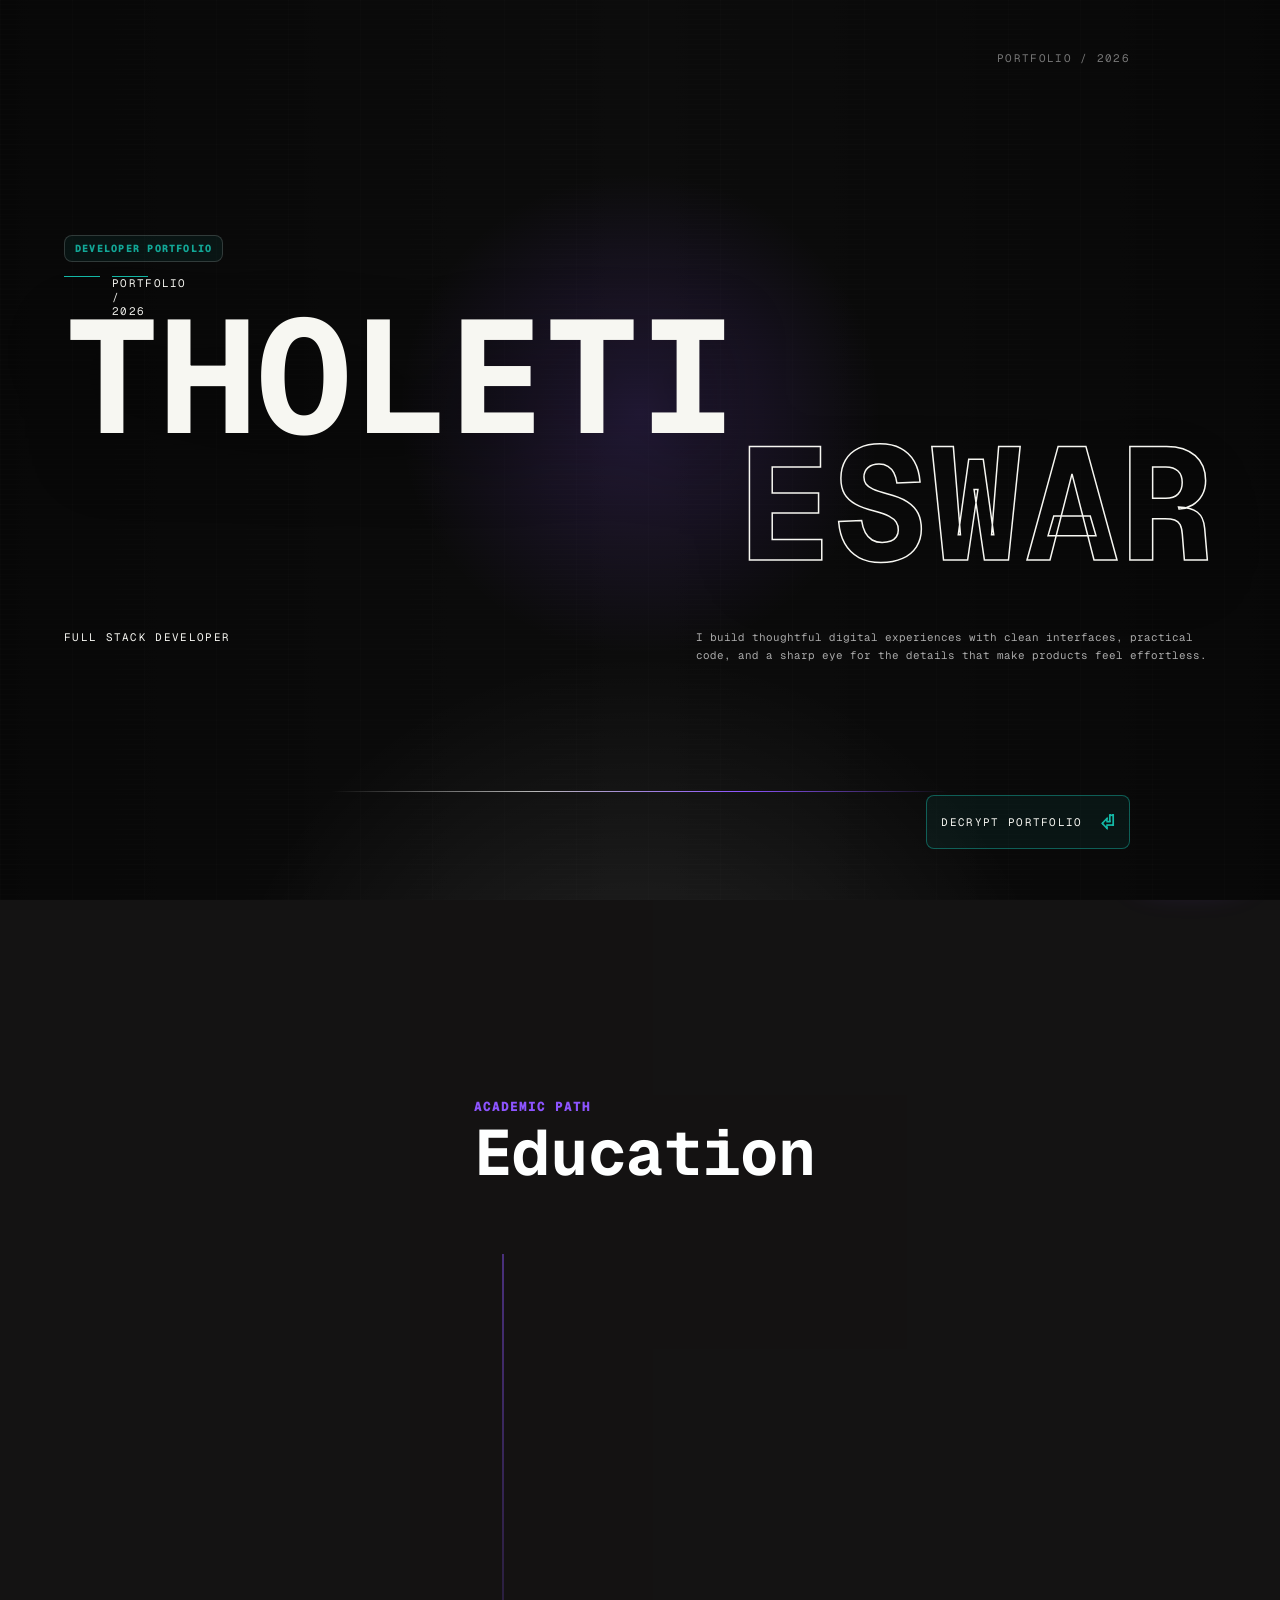
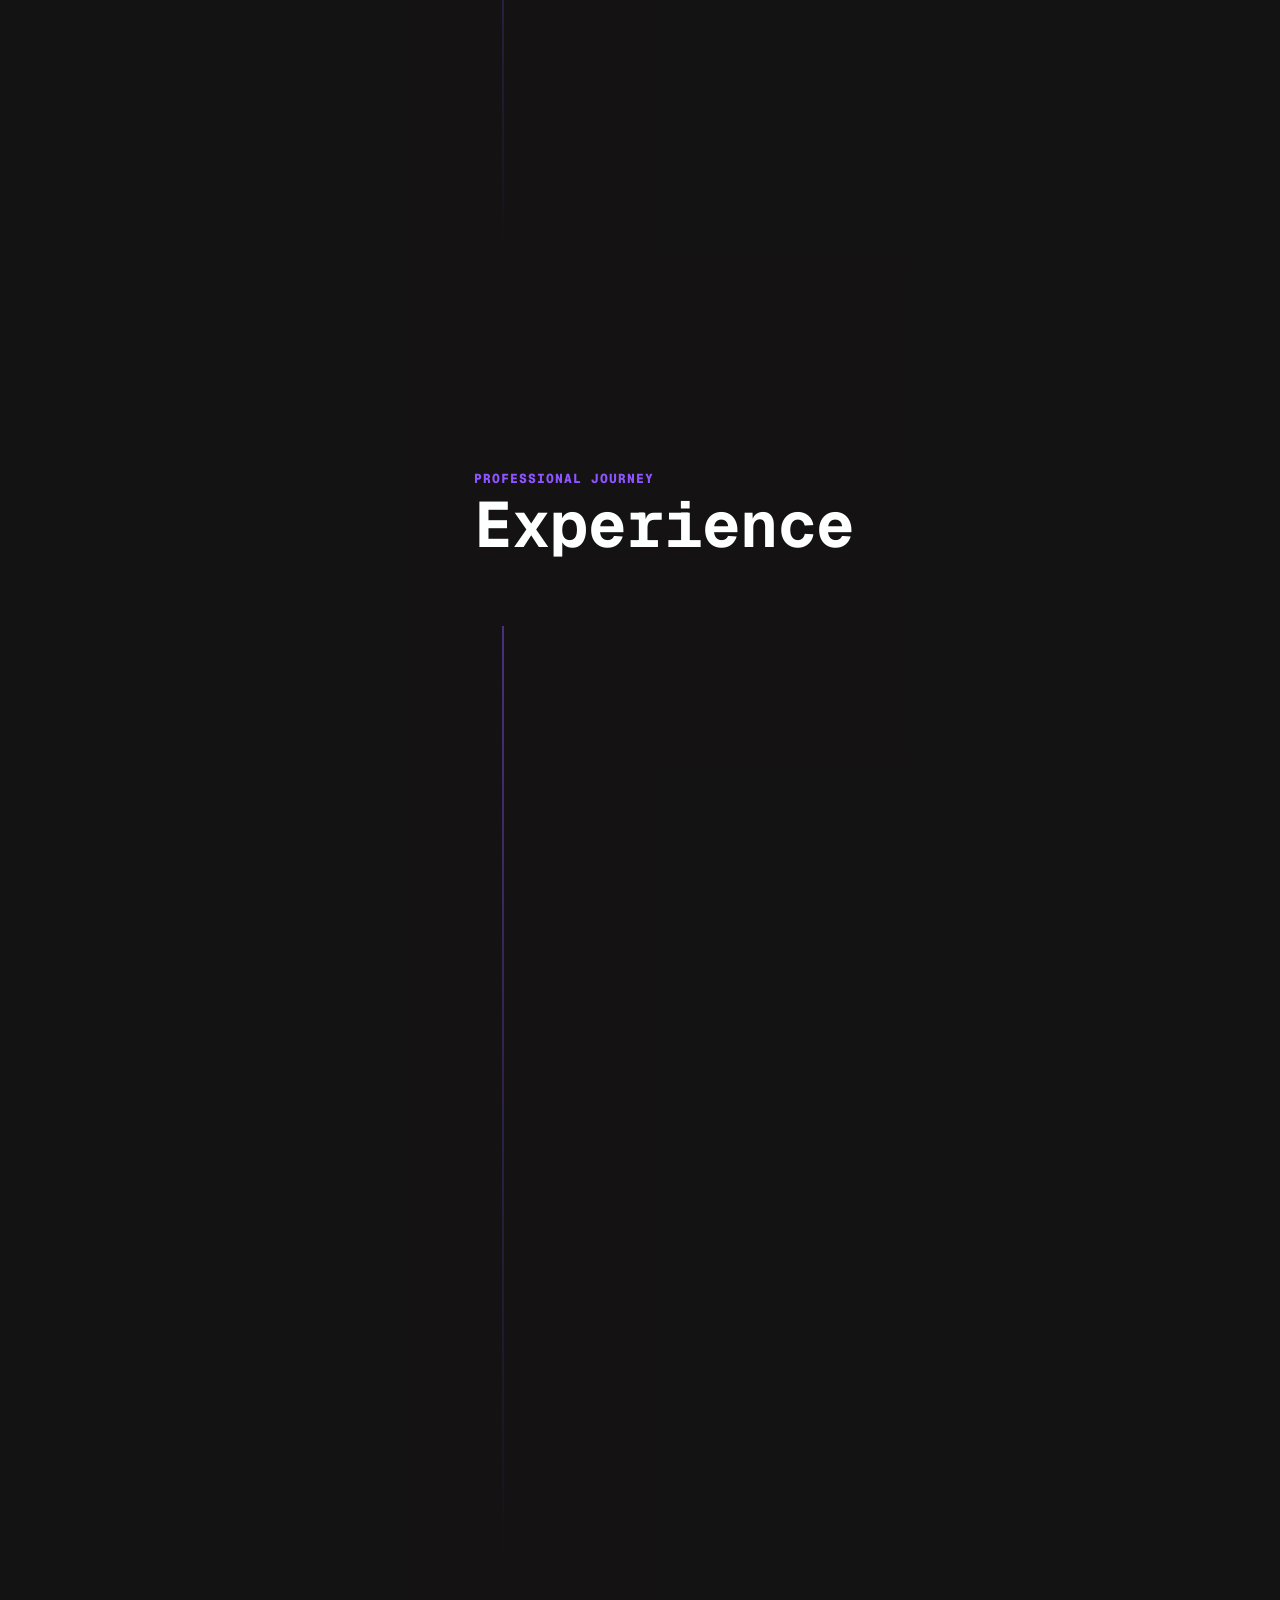
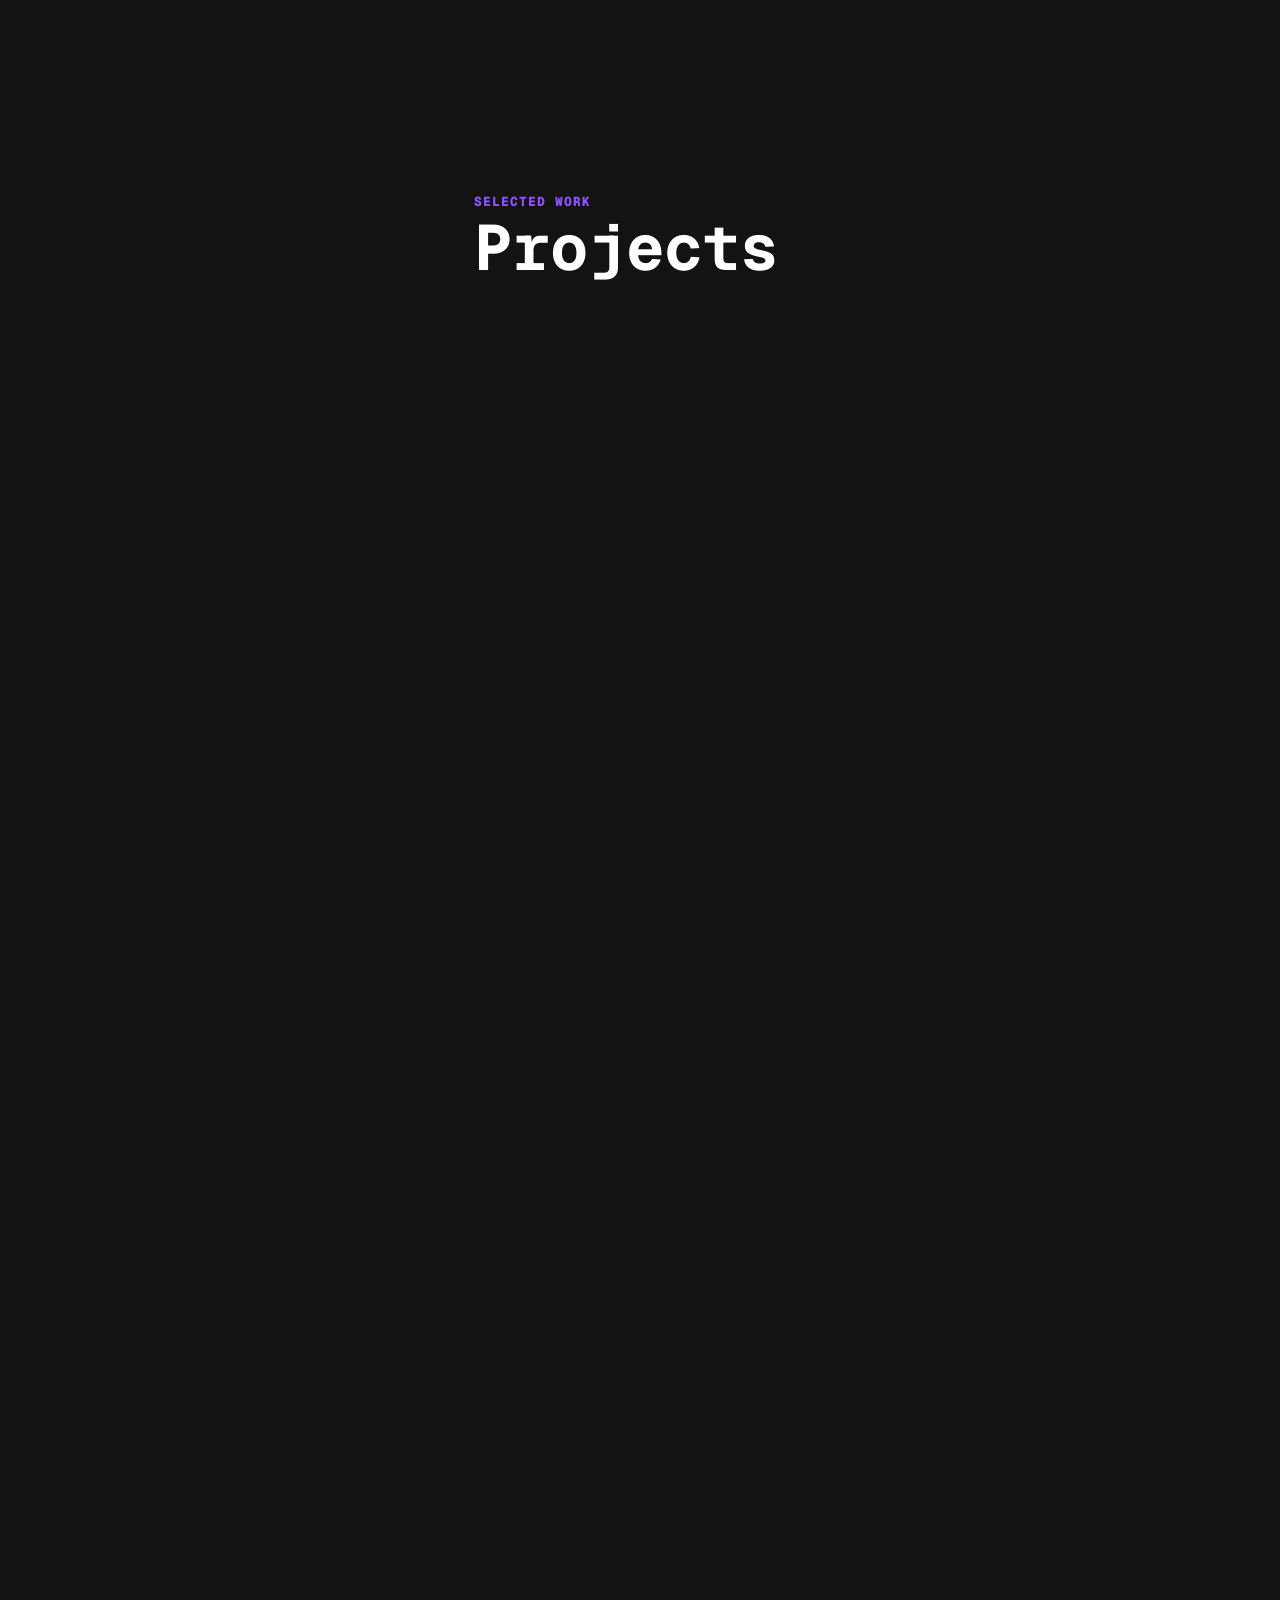
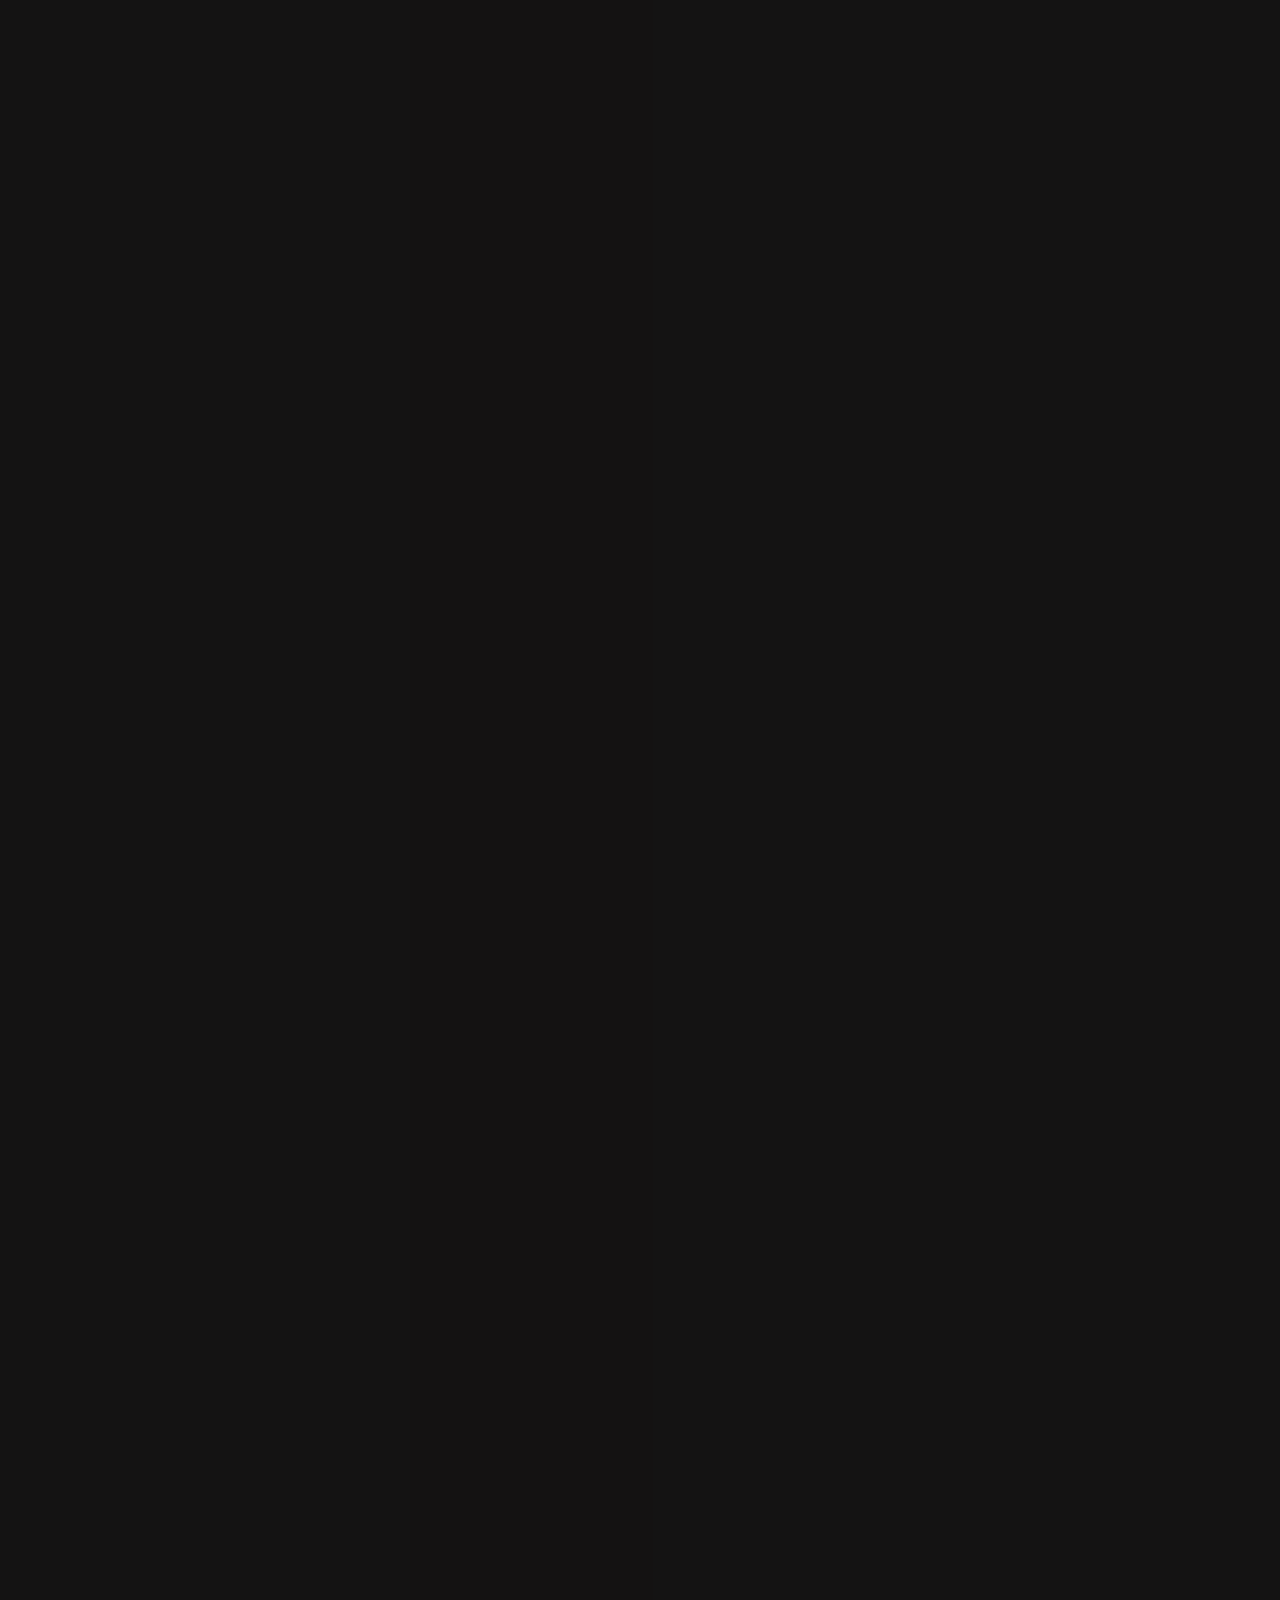
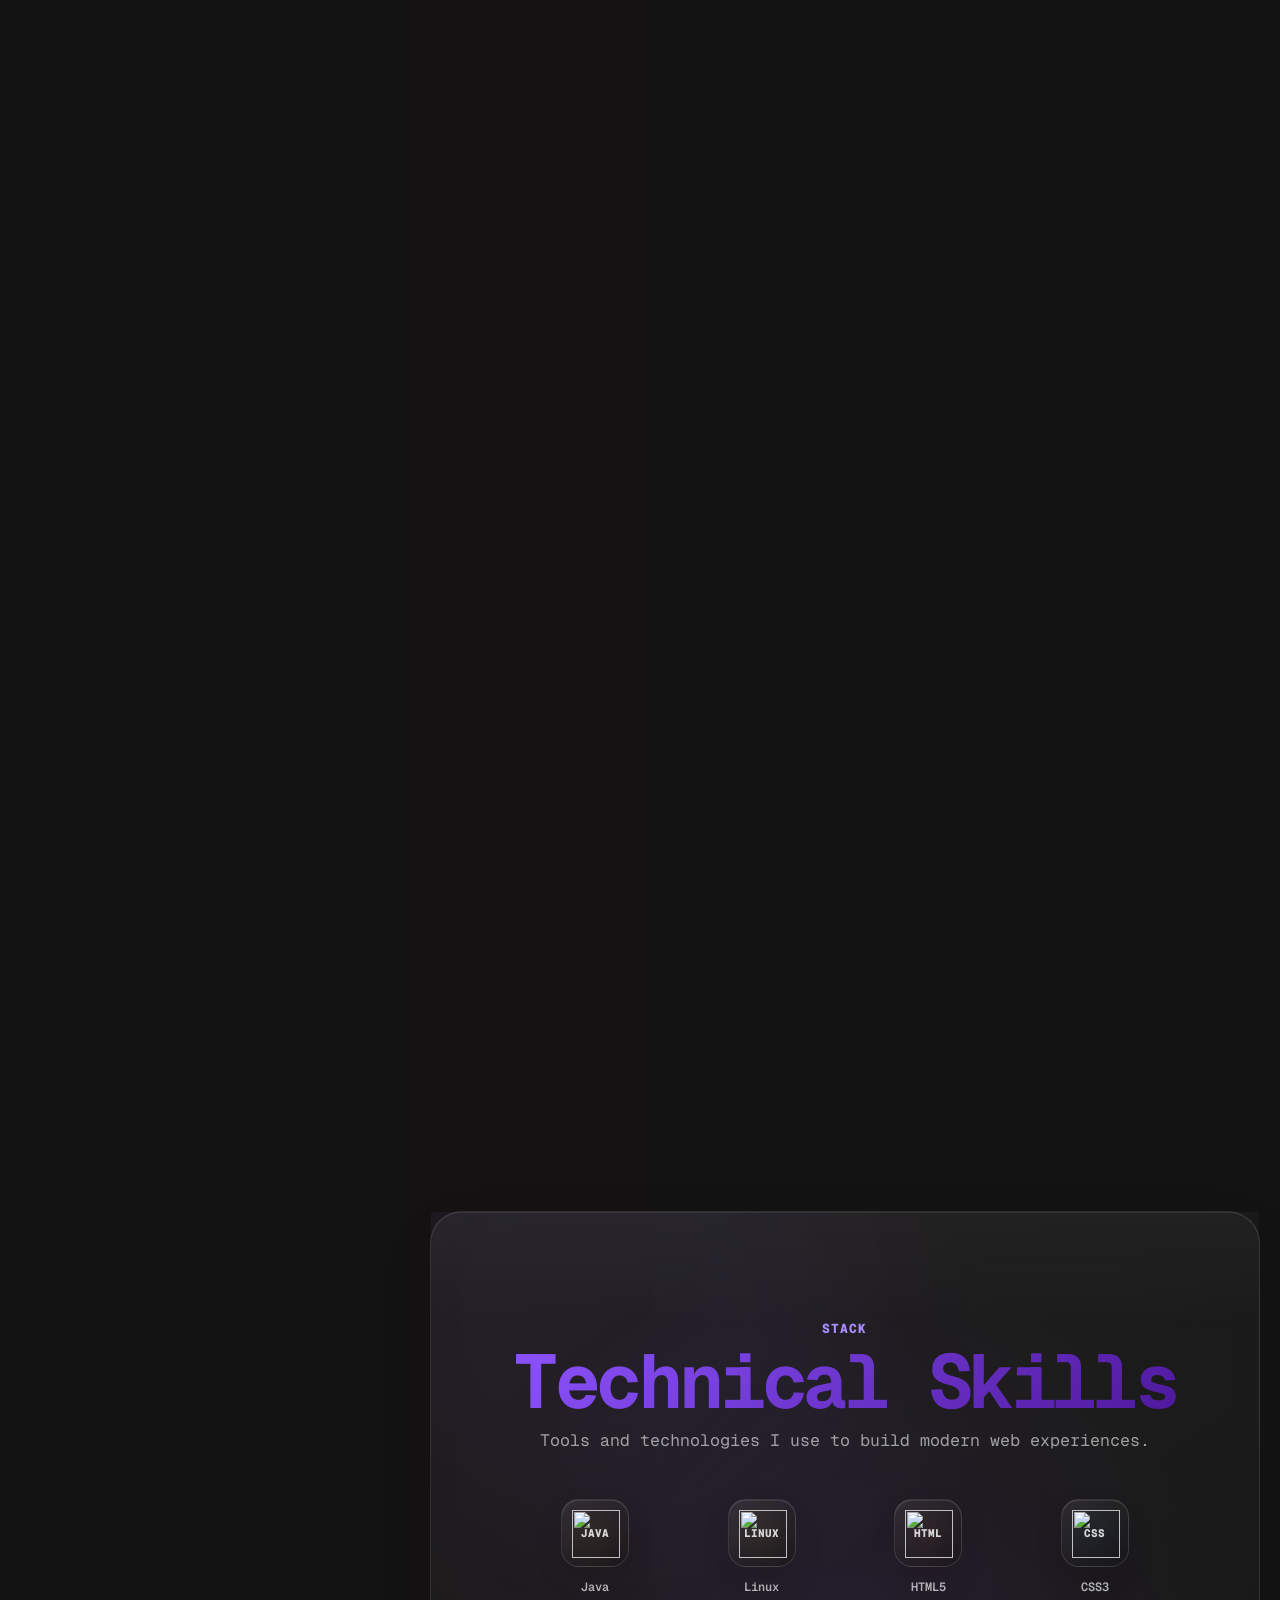
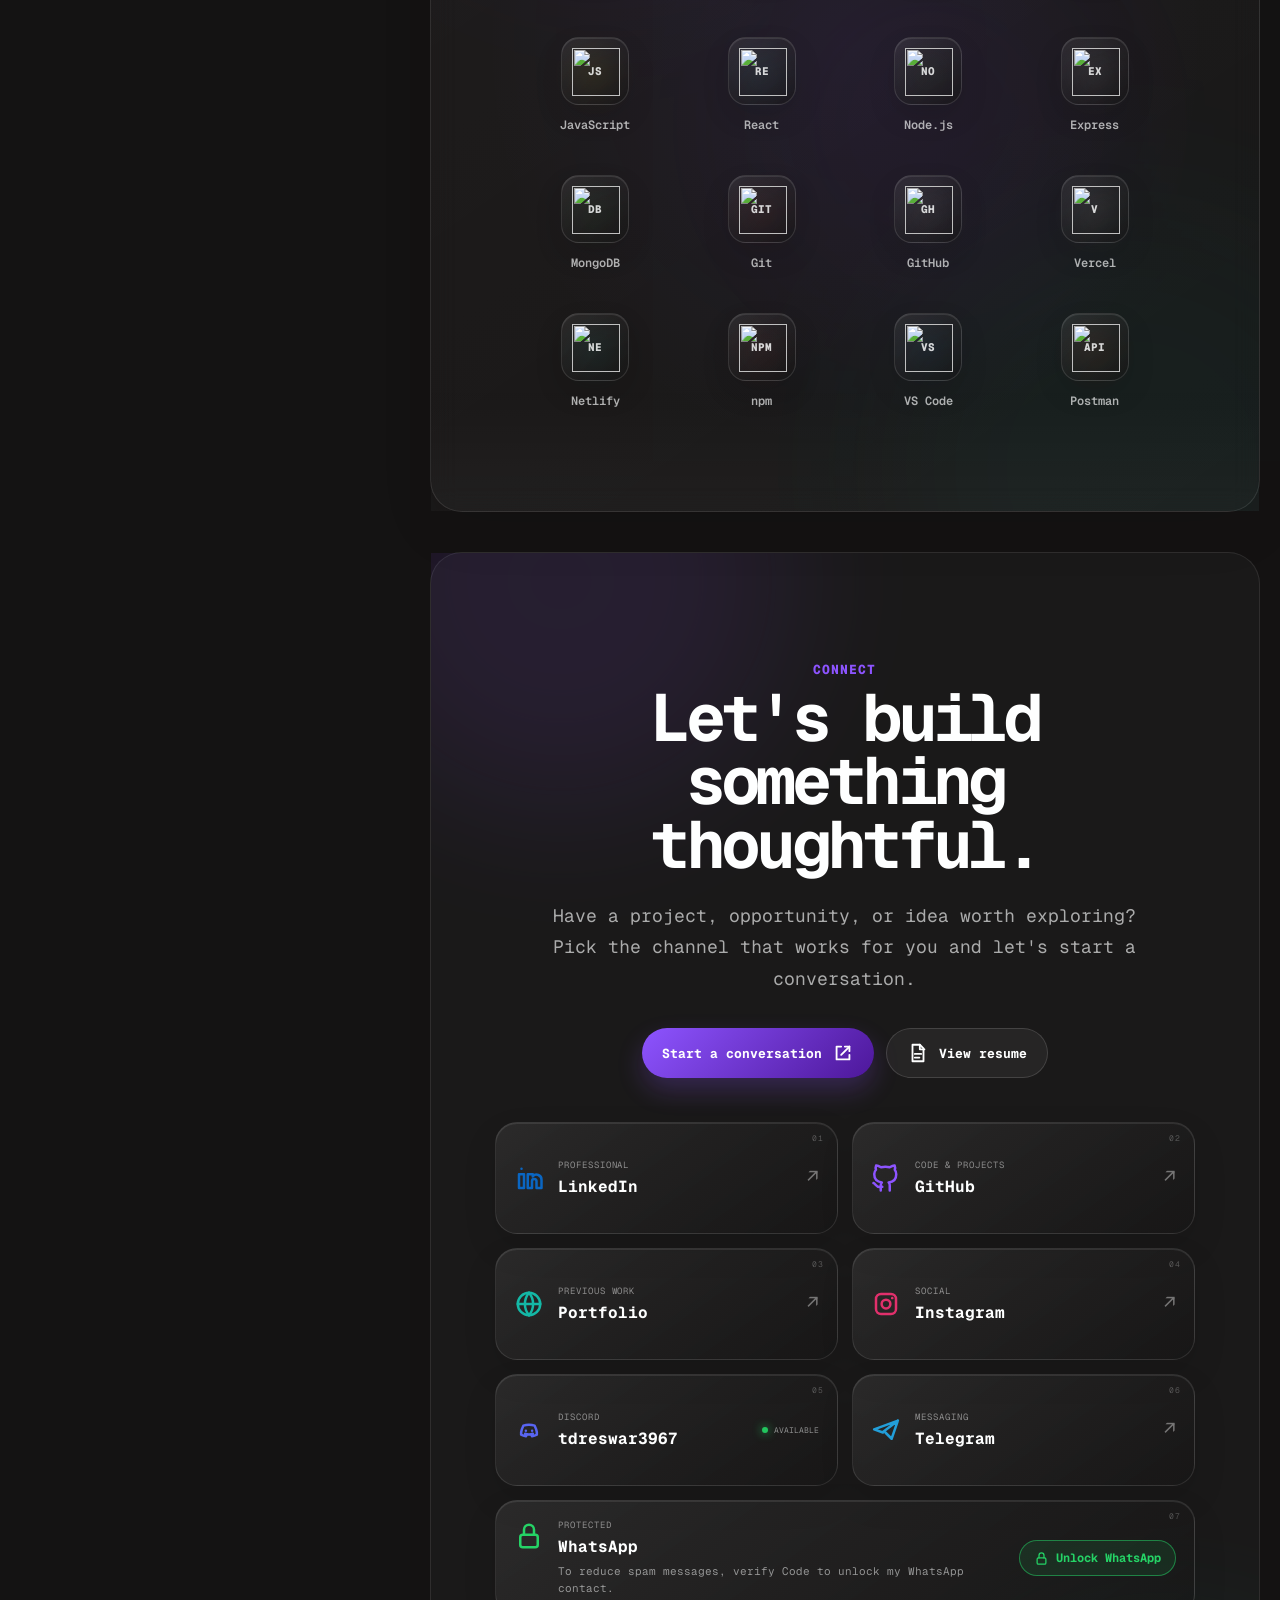
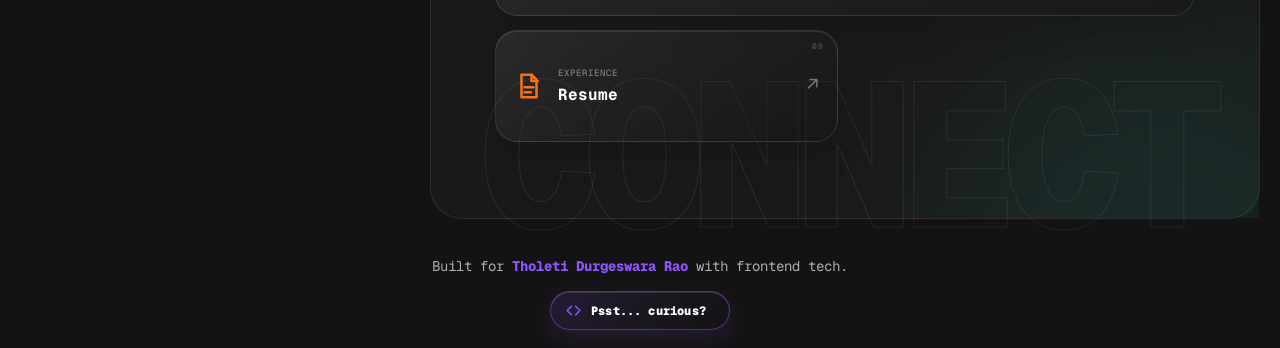
==== commit ba0f8d0d: "Add Hyderabad runner game to portfolio" ====
--- a/index.html
+++ b/index.html
@@ -453,6 +453,17 @@
               <a href="https://github.com/ESWAR8357/NEW_PORTFOLIO" target="_blank" rel="noreferrer"><svg class="icon"><use href="#icon-github"></use></svg><span data-content="projects.github"></span></a>
             </div>
           </article>
+          <article class="project-card">
+            <div>
+              <p class="project-type" data-content="projects.items.5.type"></p>
+              <h3 data-content="projects.items.5.title"></h3>
+              <p data-content="projects.items.5.description"></p>
+            </div>
+            <div class="project-links">
+              <a href="https://runner-in-hyd.vercel.app/" target="_blank" rel="noreferrer"><svg class="icon"><use href="#icon-external"></use></svg><span data-content="projects.live"></span></a>
+              <a href="https://github.com/ESWAR8357/Runner_Game_in_HYD" target="_blank" rel="noreferrer"><svg class="icon"><use href="#icon-github"></use></svg><span data-content="projects.github"></span></a>
+            </div>
+          </article>
         </section>
 
         <section class="section certificates-section" id="certificates" aria-labelledby="certificatesTitle">
